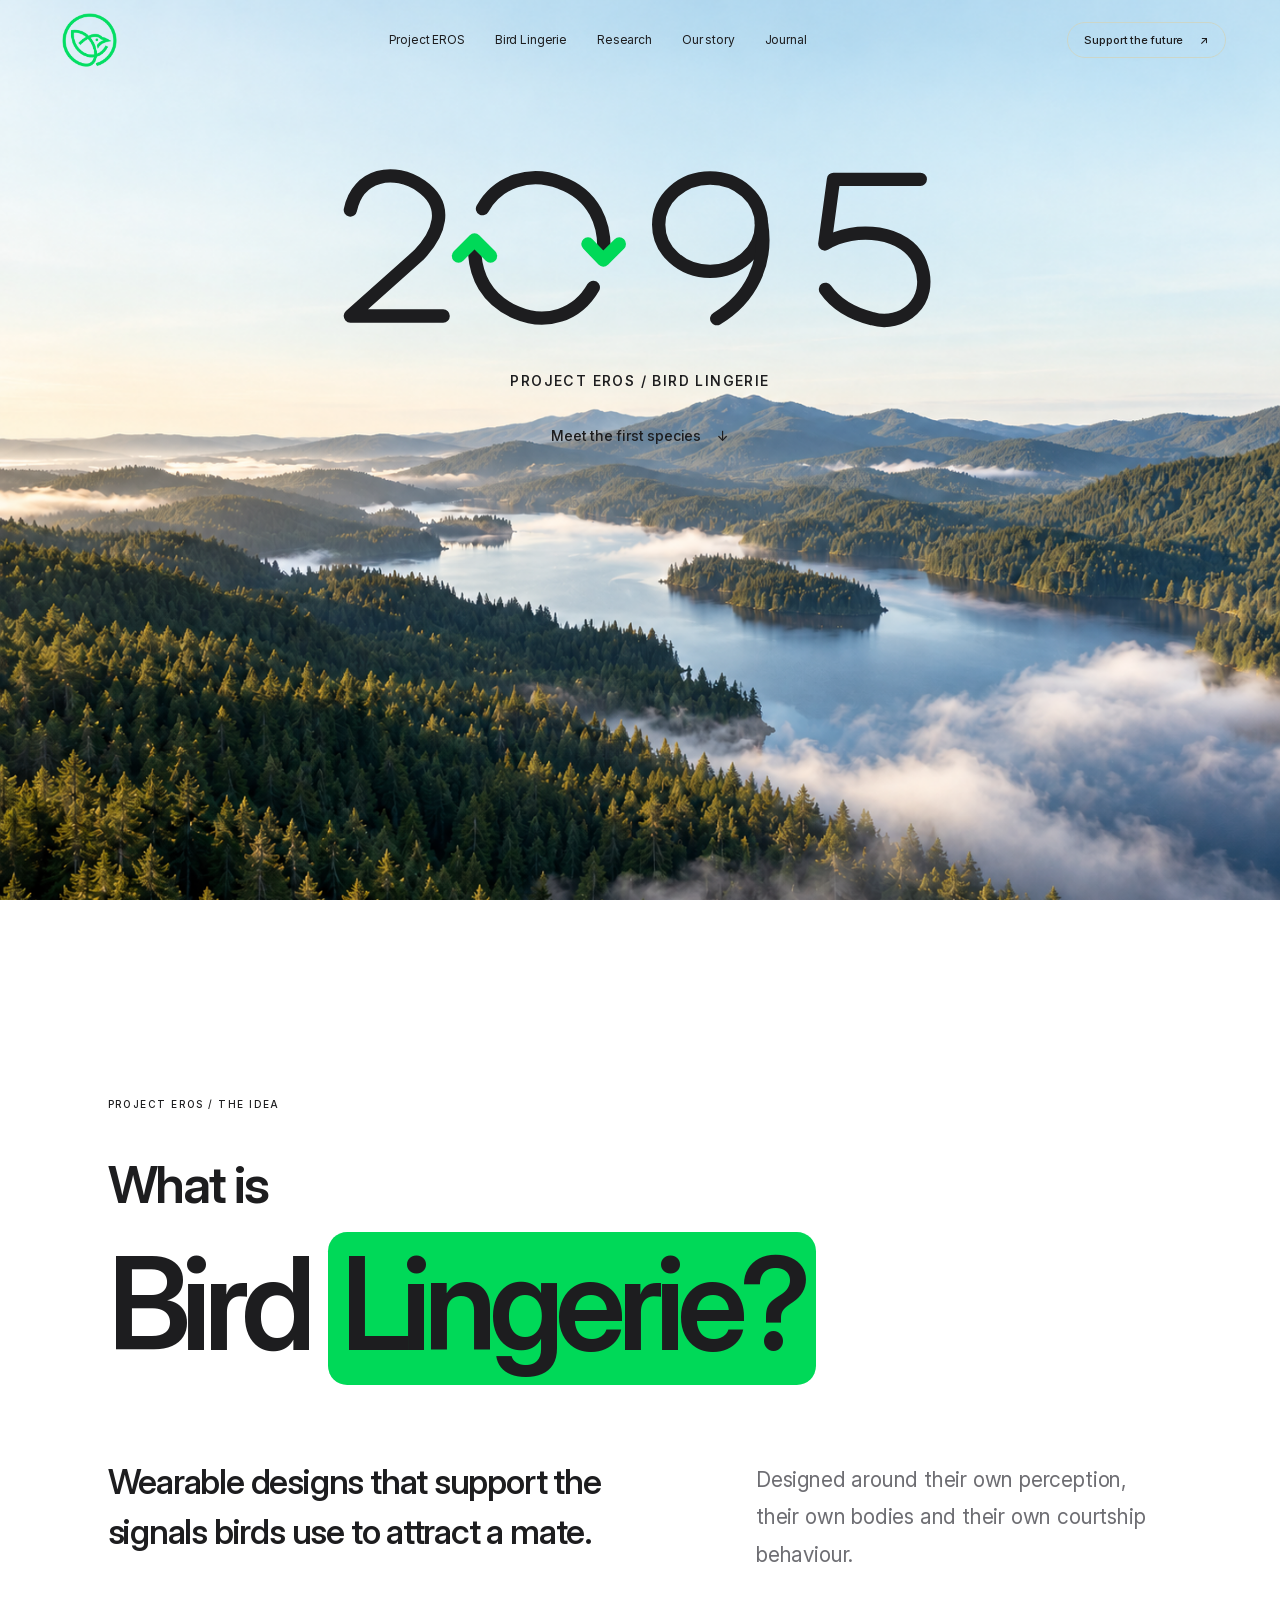
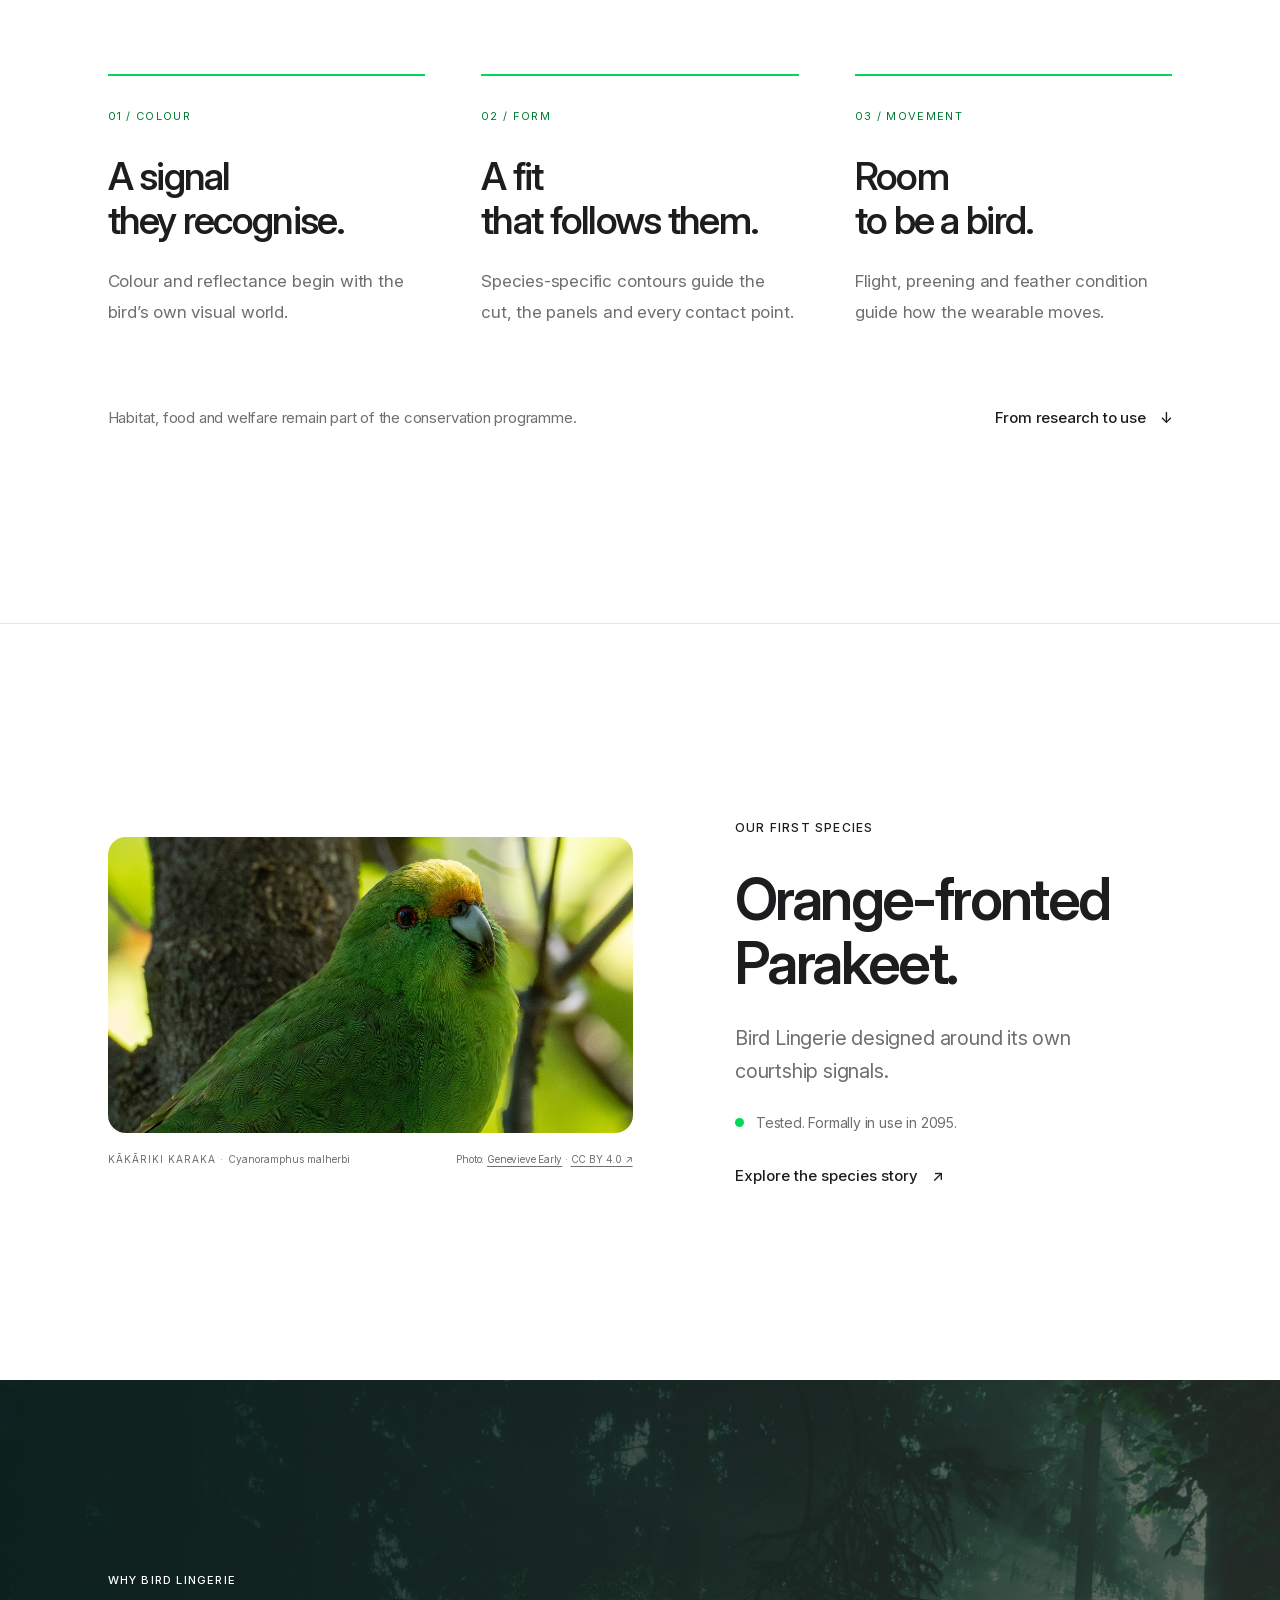
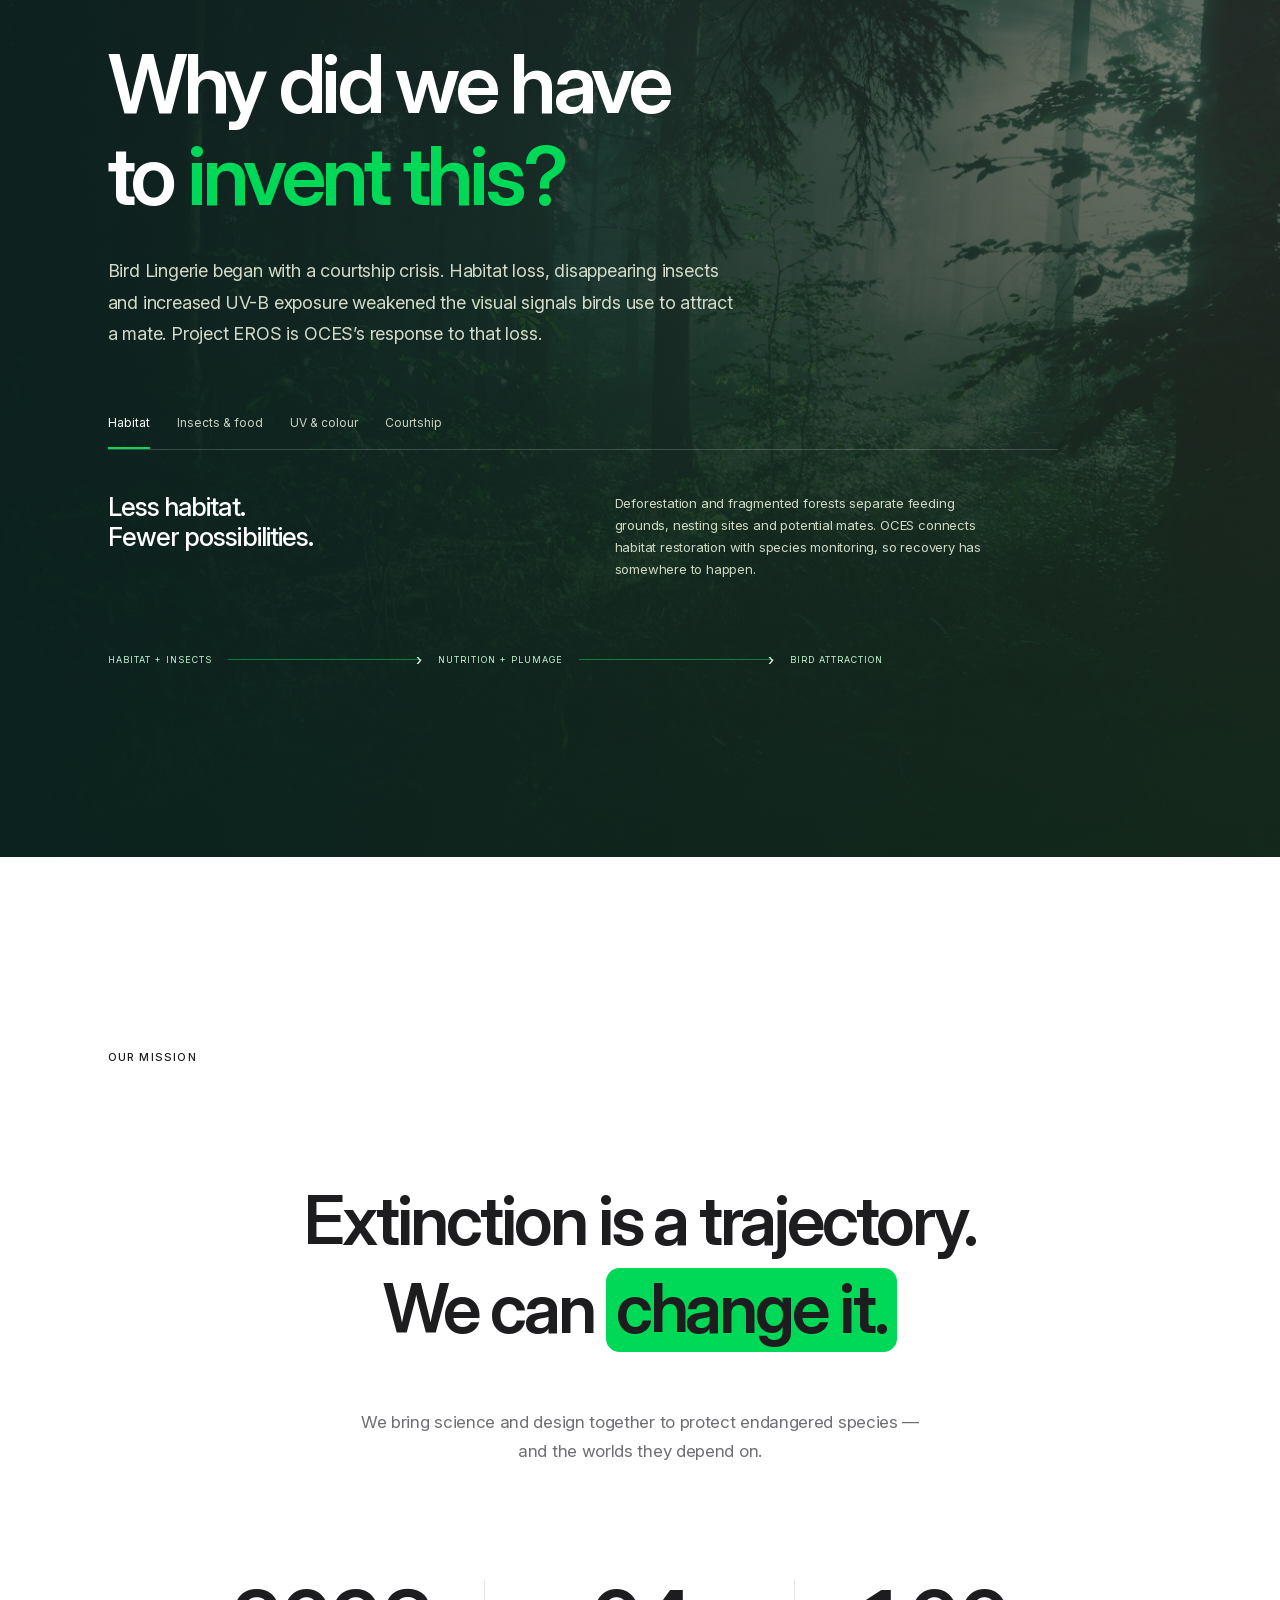
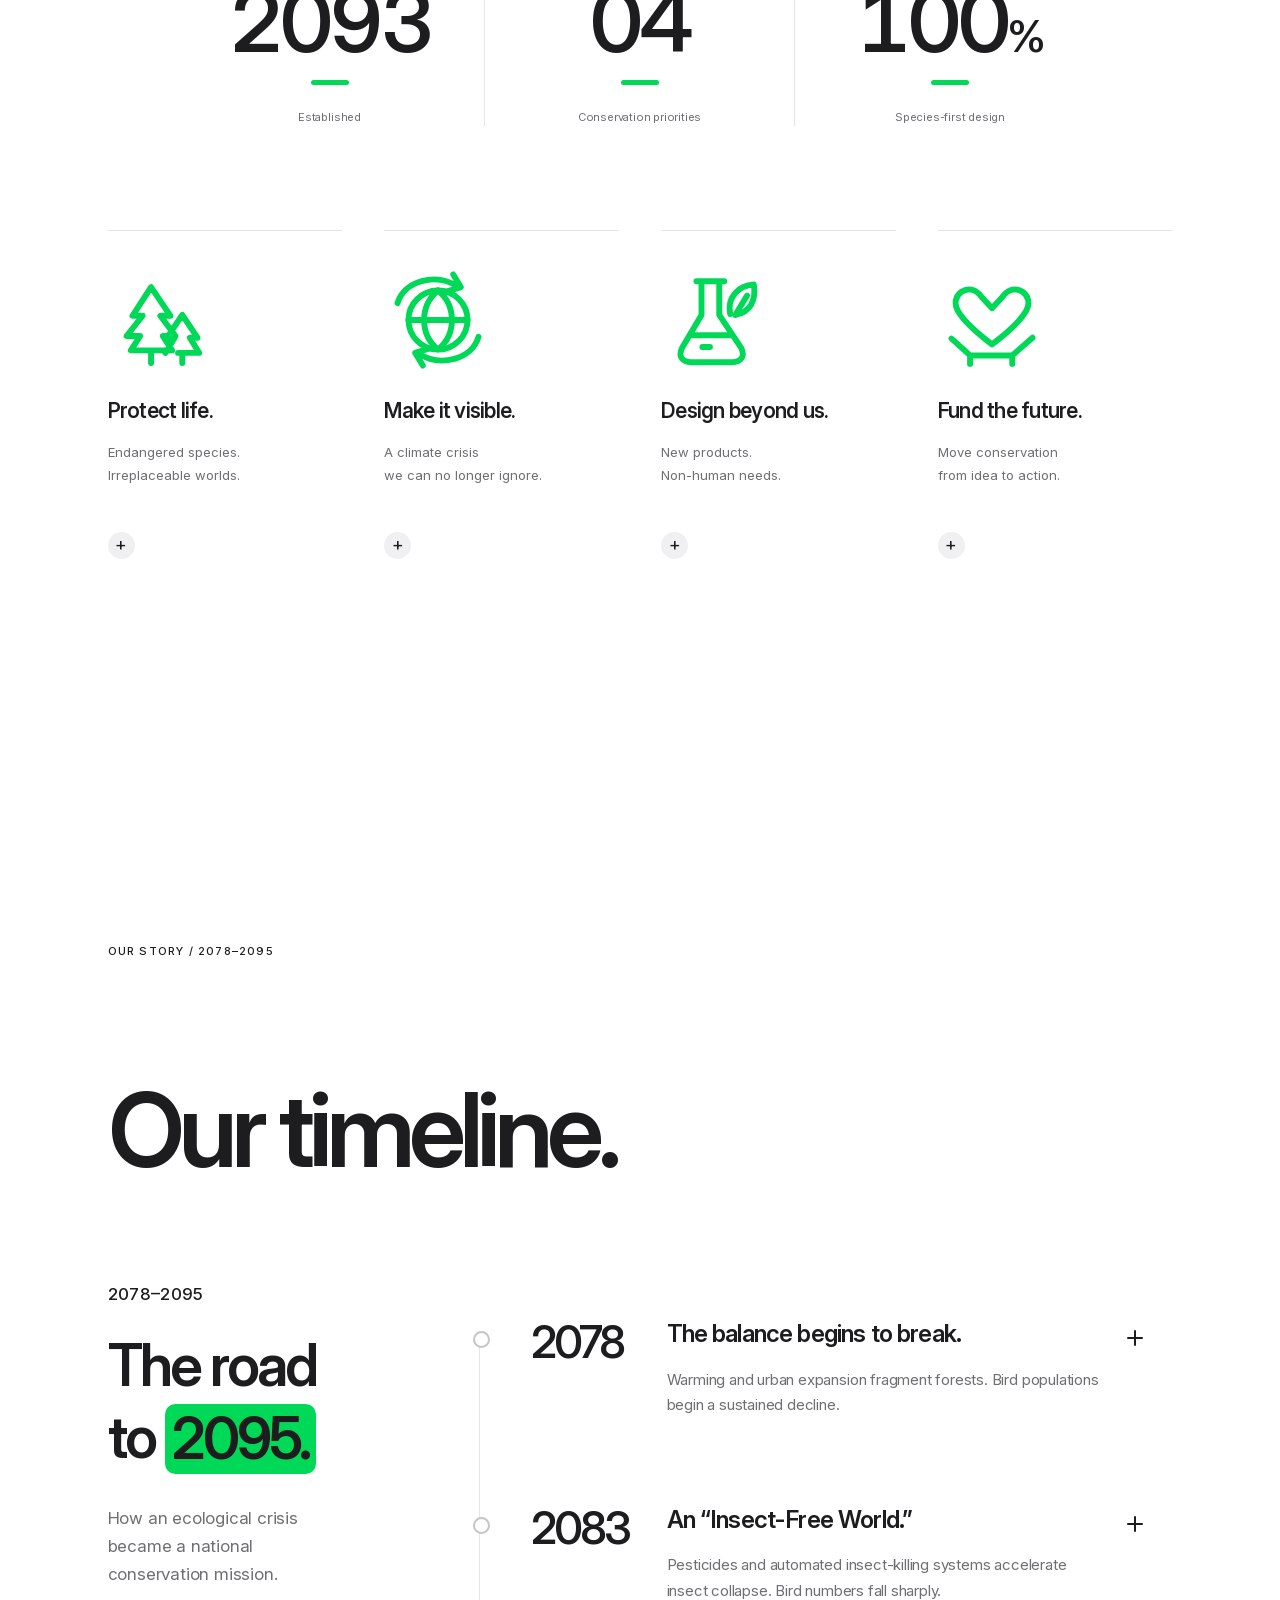
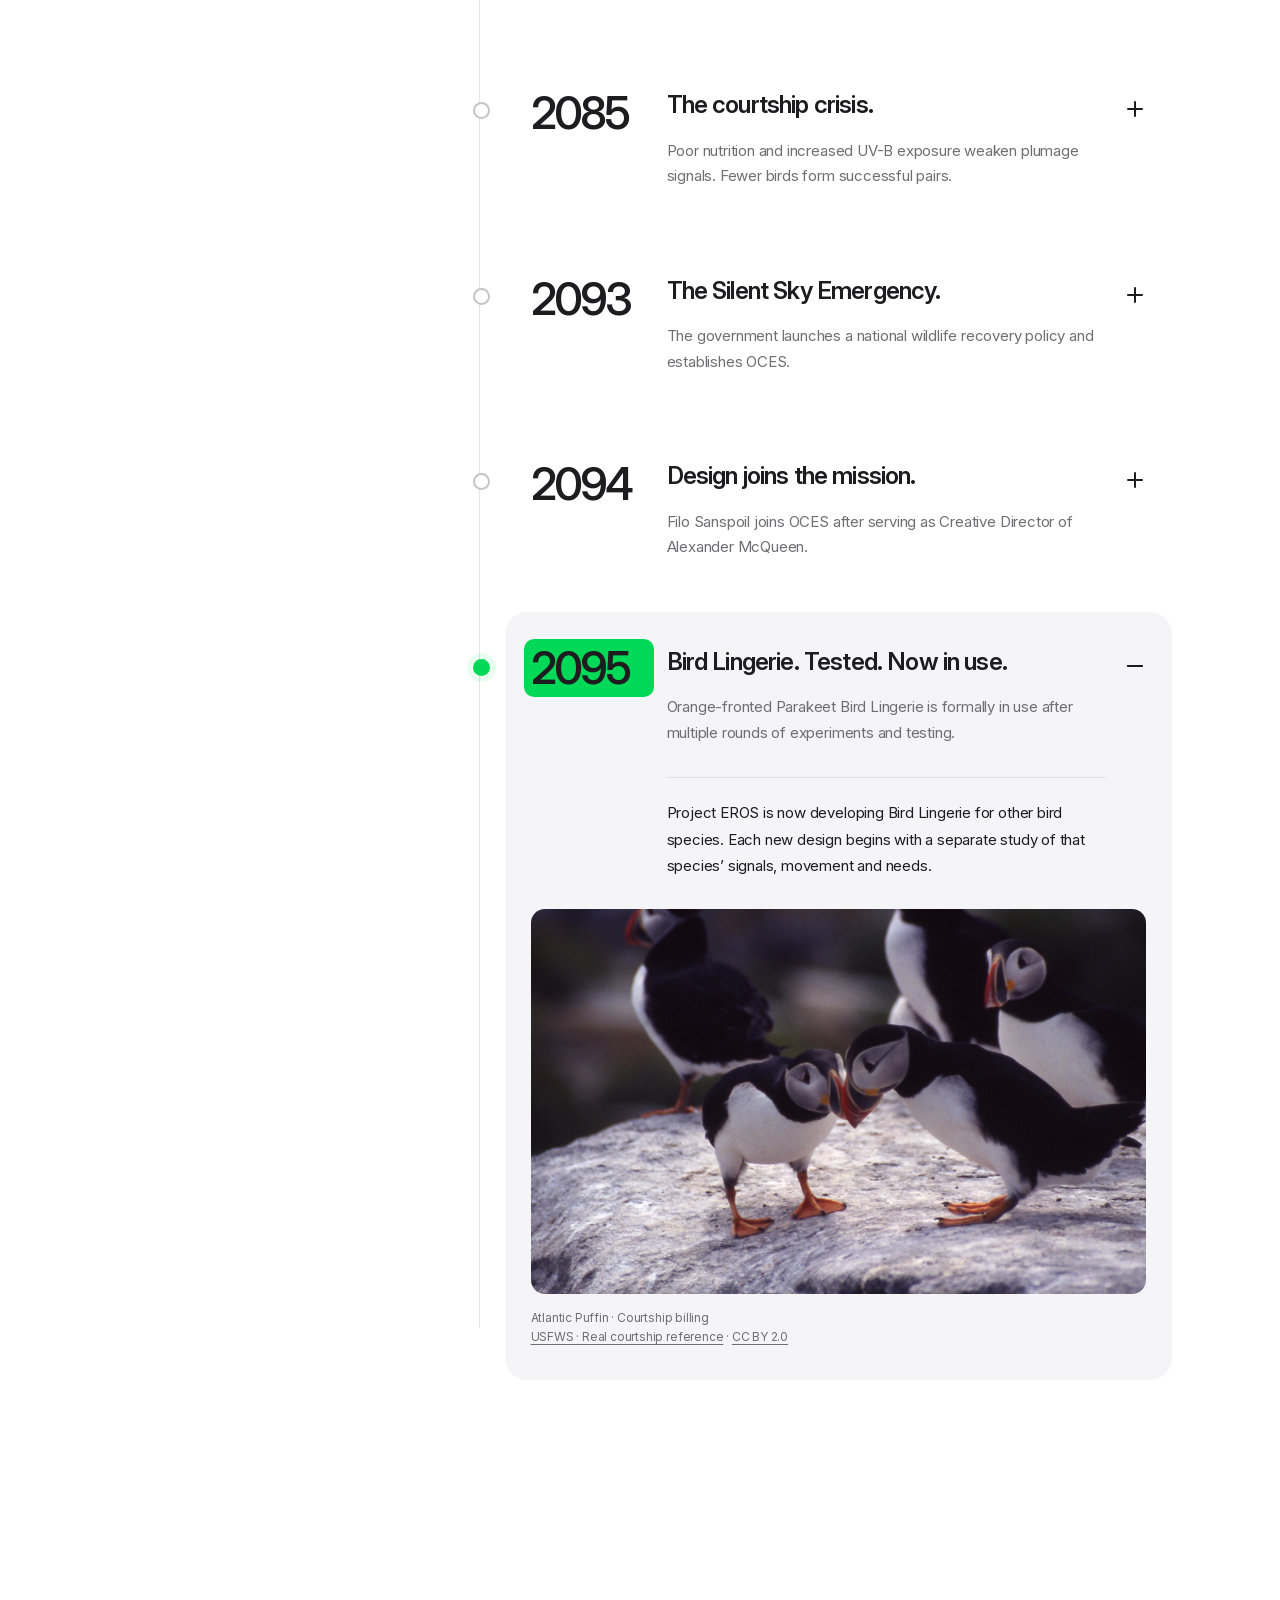
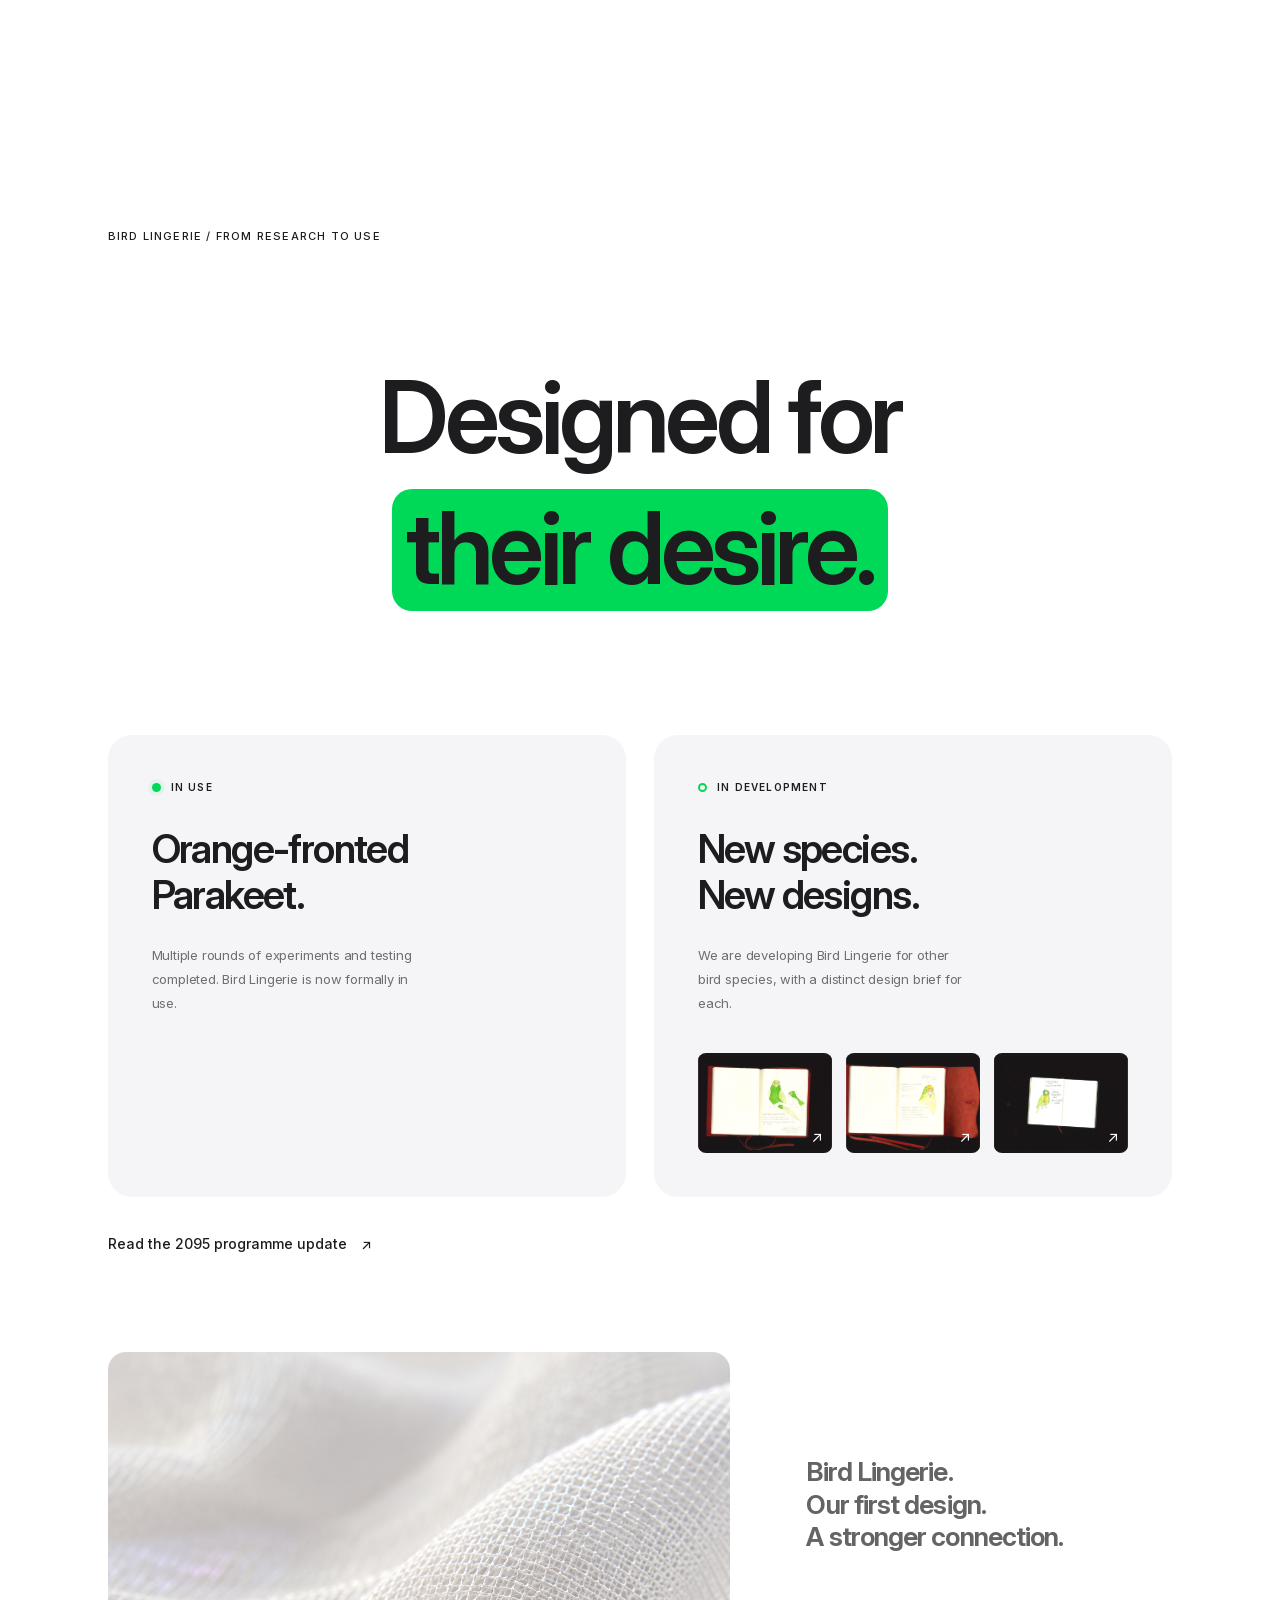
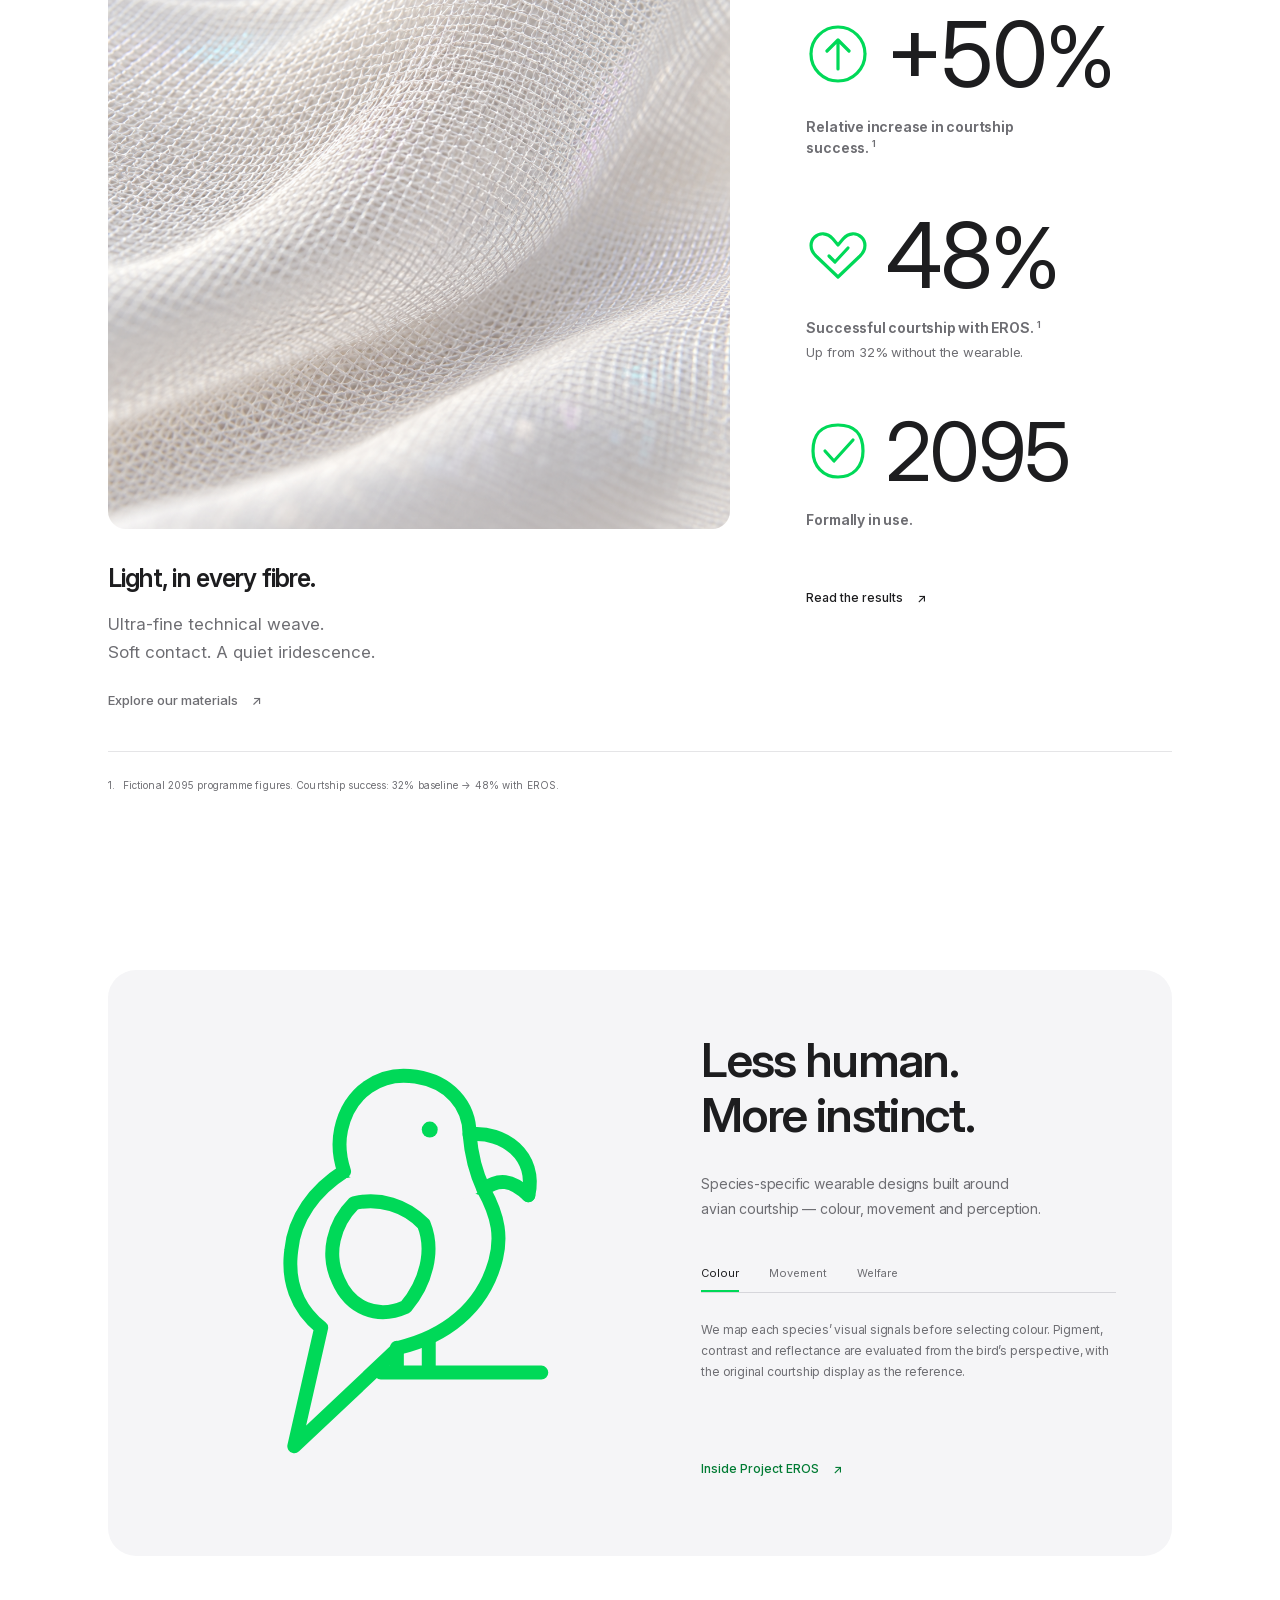
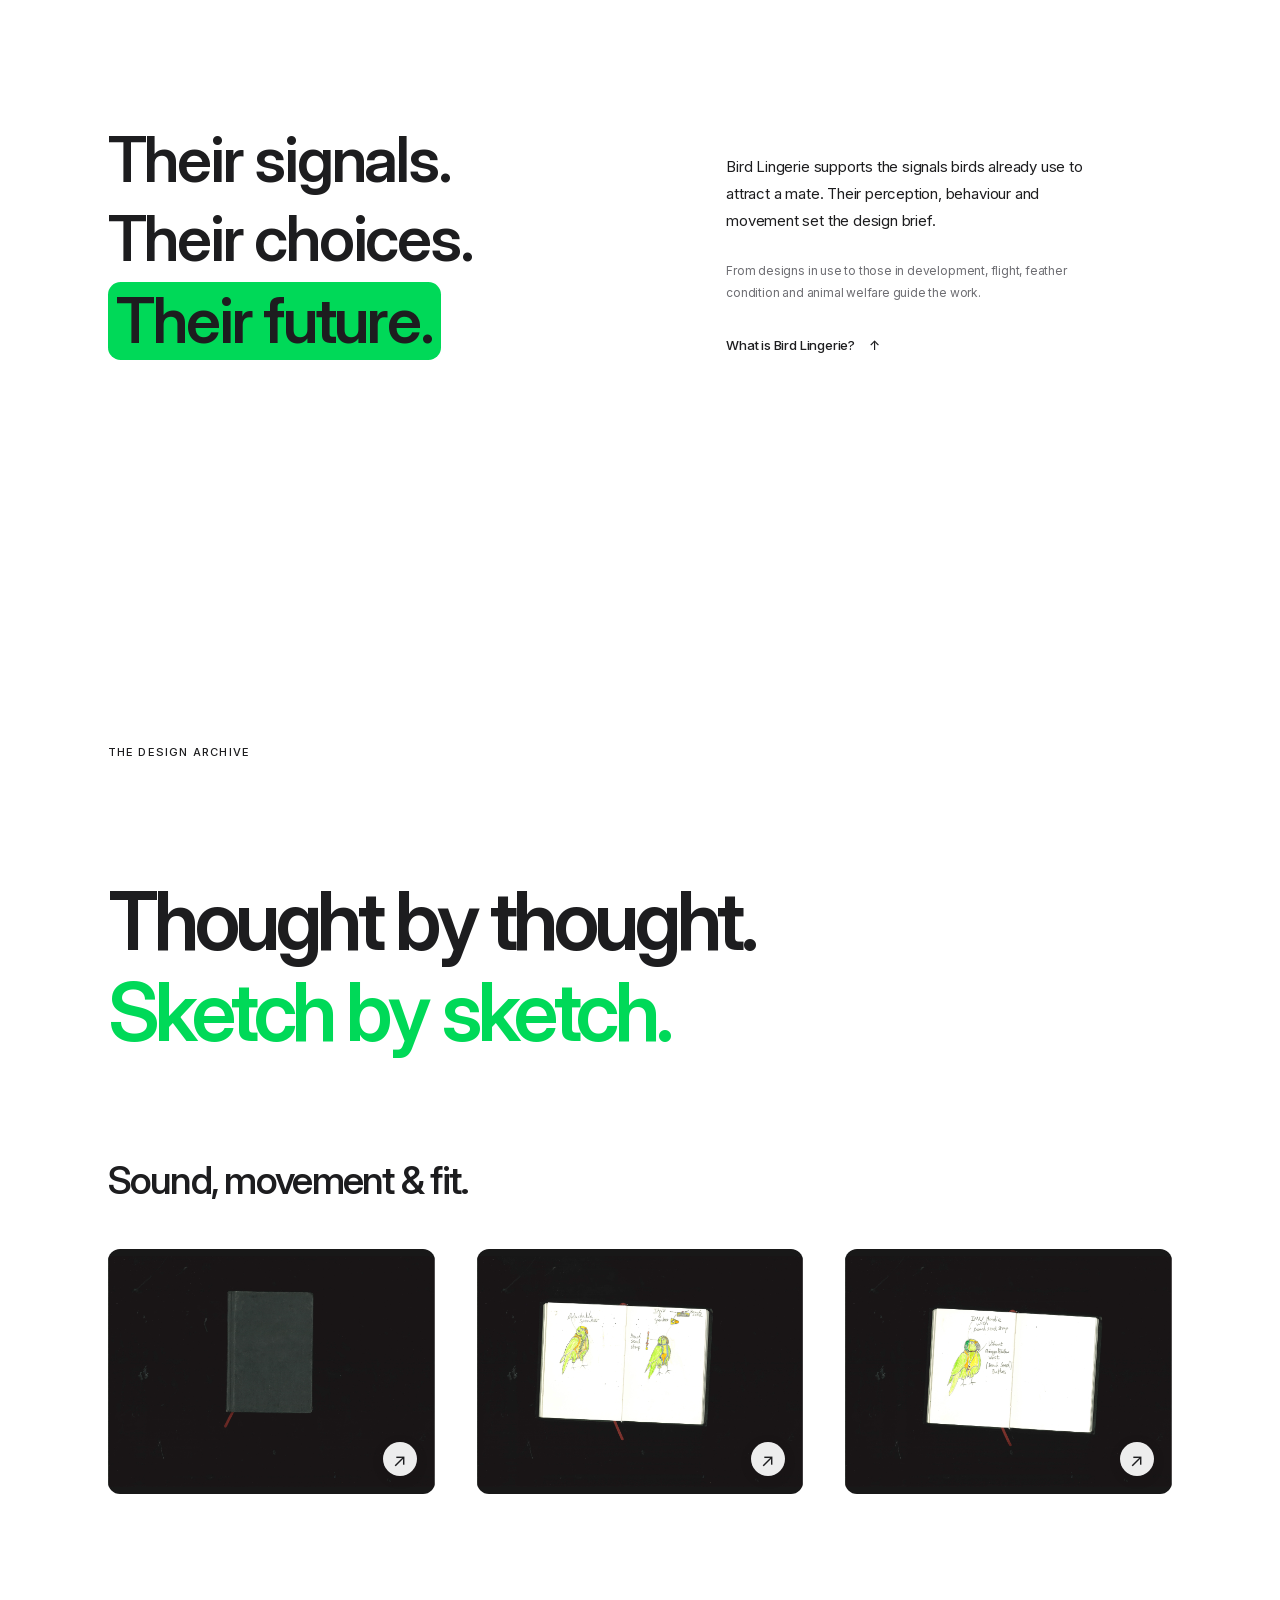
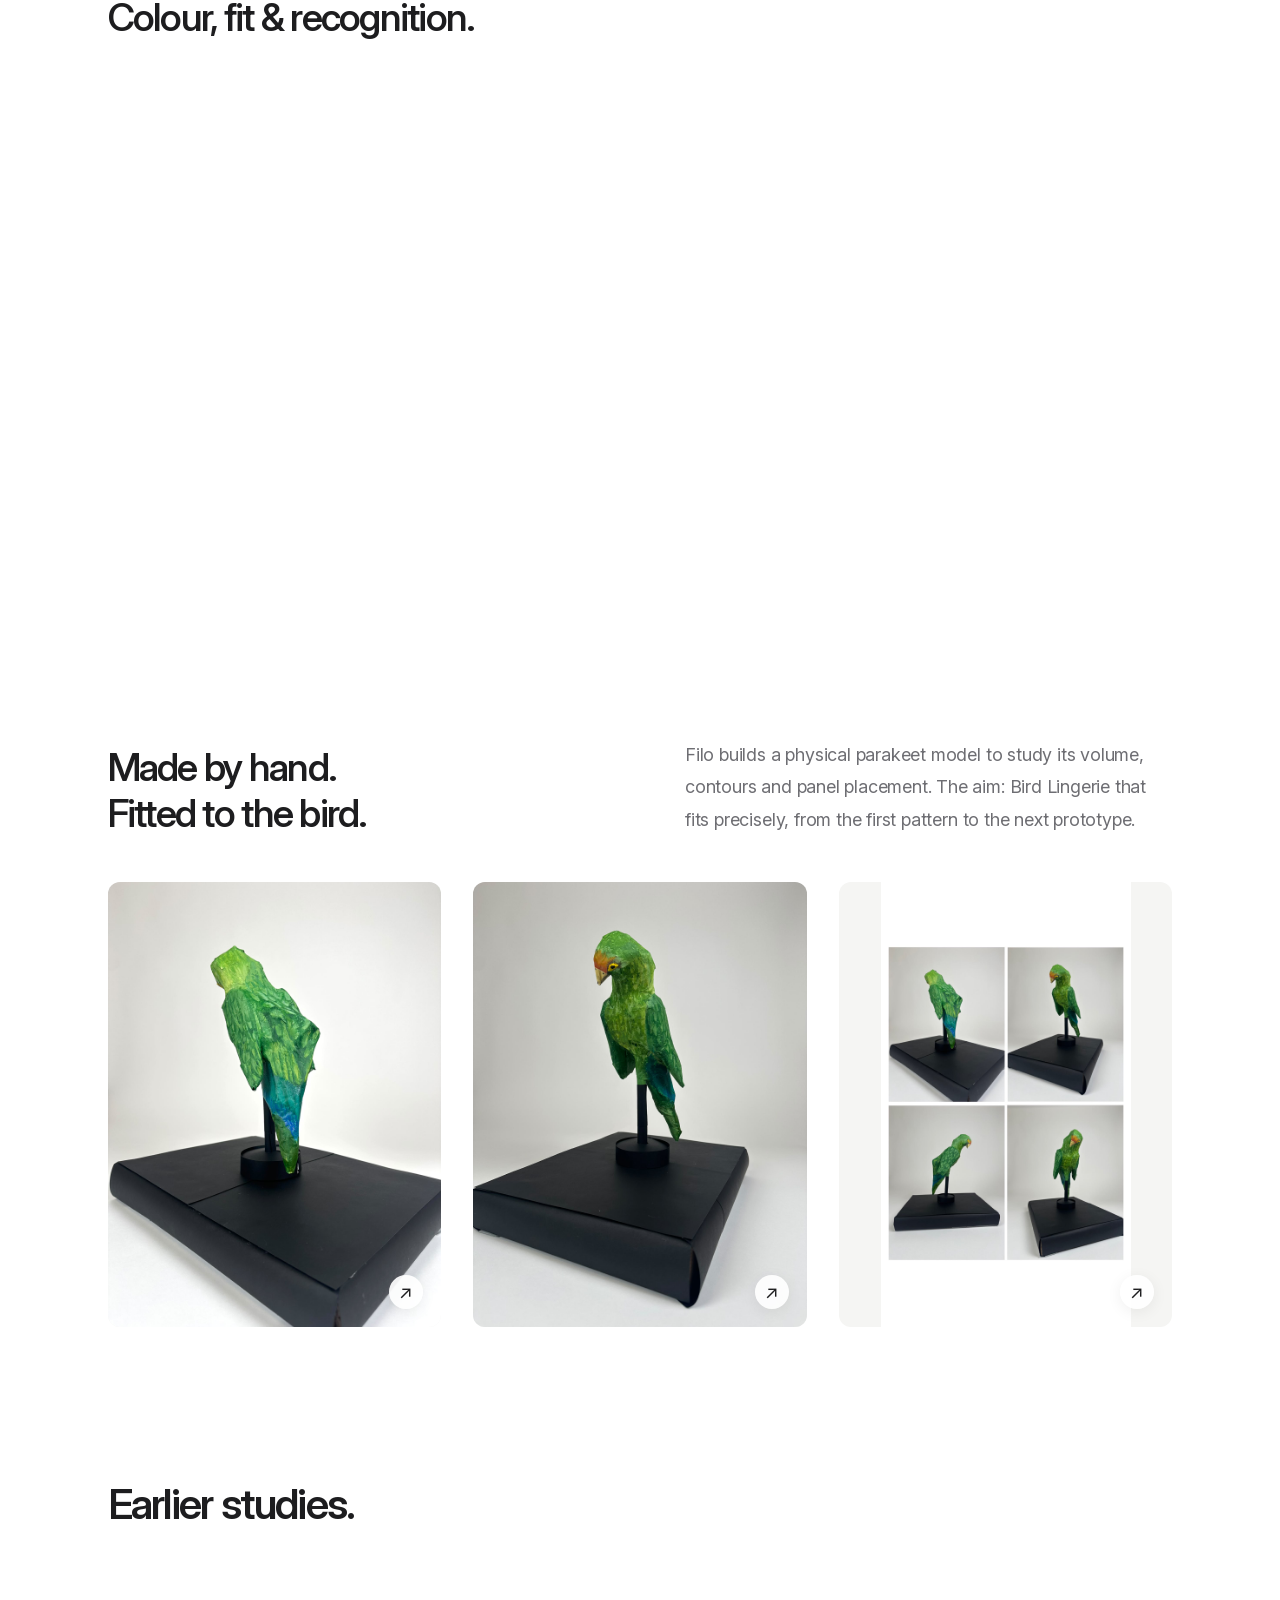
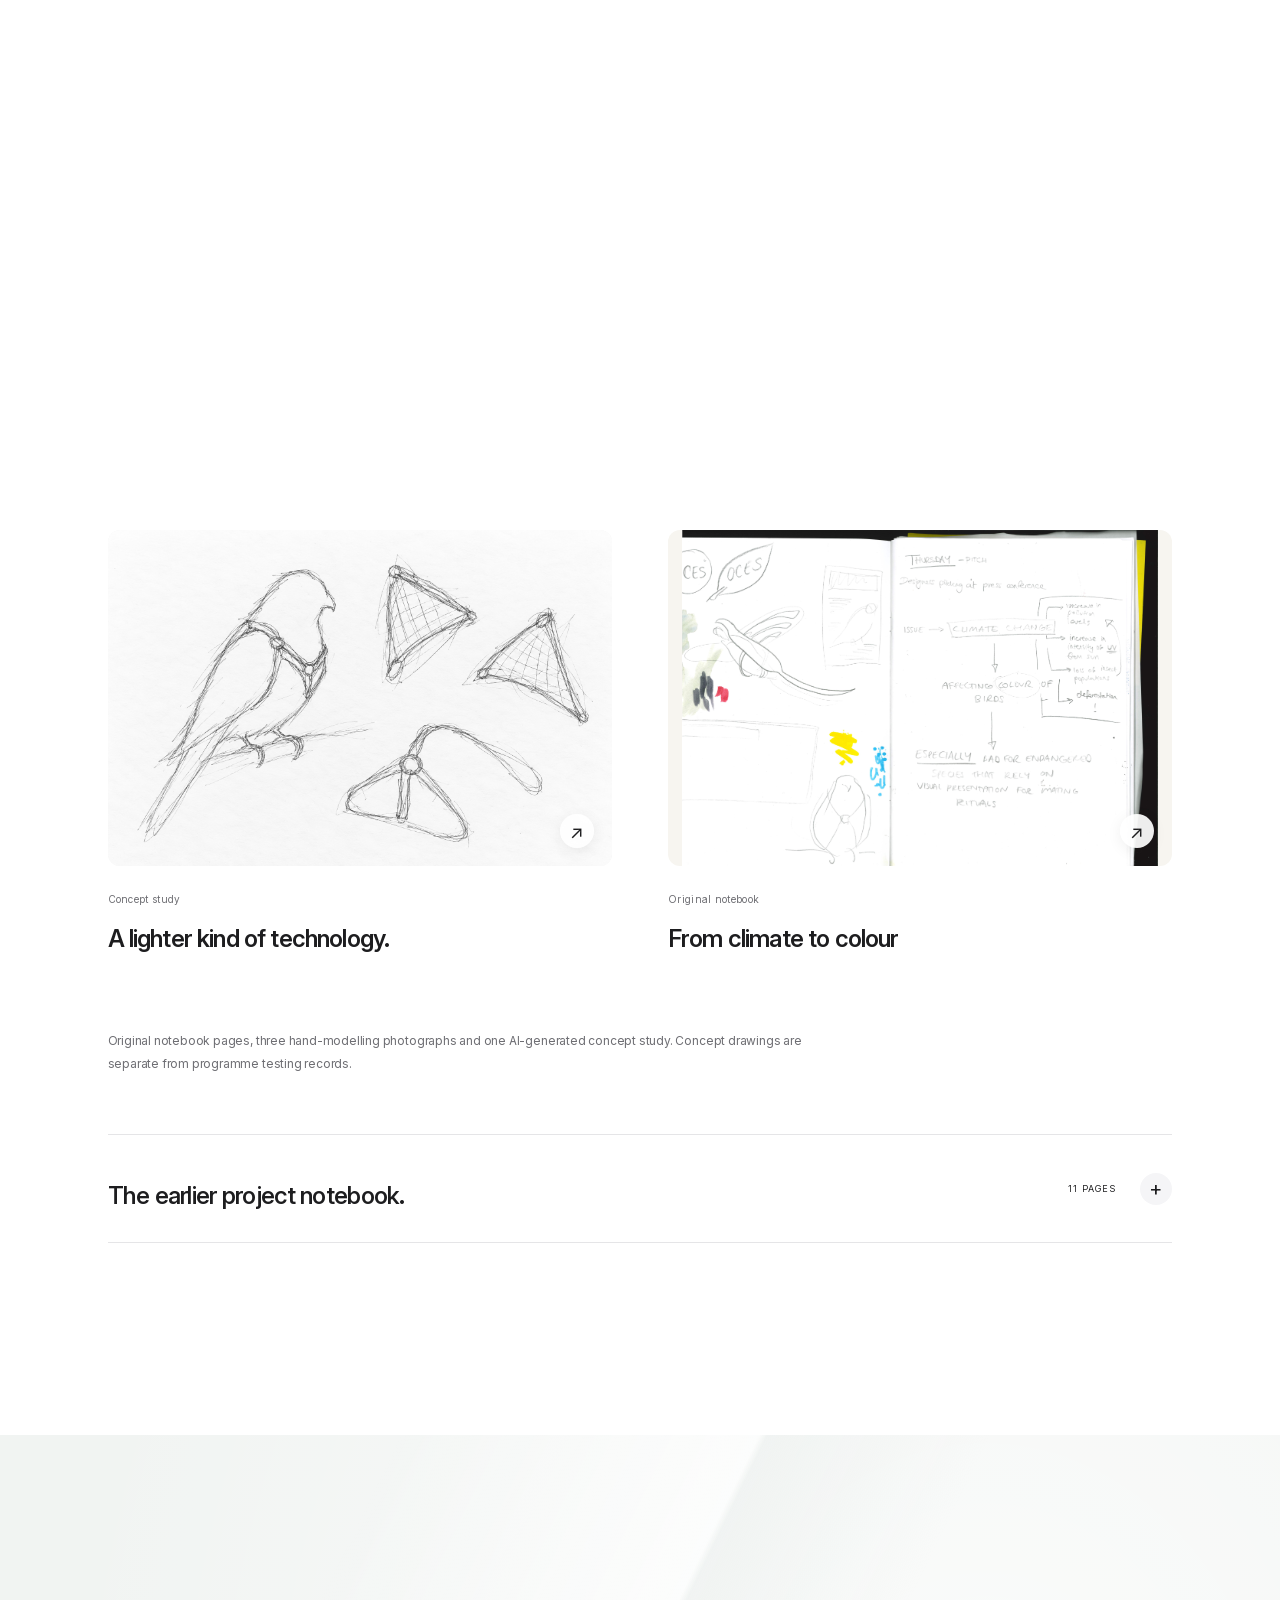
==== index.html @ 4faf26ef "Add complete OCES Bird Lingerie website with all local assets" ====
<!doctype html>
<html lang="en">
<head>
  <meta charset="UTF-8">
  <meta name="viewport" content="width=device-width, initial-scale=1">
  <meta name="theme-color" content="#00d958">
  <meta name="description" content="Discover Project EROS and Bird Lingerie for the Orange-fronted Parakeet. OCES connects conservation science and species-specific design in 2095.">
  <title>OCES — Project EROS / Bird Lingerie</title>
  <link rel="icon" href="assets/oces-circular-bird.png" type="image/png">
  <link rel="preload" href="assets/InterVariable.woff2" as="font" type="font/woff2" crossorigin>
  <link rel="stylesheet" href="styles.css">
  <script src="app.js" defer></script>
  <link rel="stylesheet" href="page-transitions.css"><script src="page-transitions.js" defer></script>
</head>
<body class="oces-home photo-opening-page">
  <a class="skip-link" href="#main">Skip to content</a>
  <header class="site-header">
    <a class="brand" href="#top" aria-label="OCES home"><img src="assets/oces-circular-bird.png" alt="OCES" width="74" height="74"></a>
    <nav class="desktop-nav" aria-label="Main navigation">
      <a href="#eros">Project EROS</a><a href="#bird-lingerie">Bird Lingerie</a><a href="#parakeet-research">Research</a><a href="#history">Our story</a><a href="#journal">Journal</a>
    </nav>
    <a class="nav-cta" href="#funding">Support the future <span aria-hidden="true">↗</span></a>
    <button class="menu-toggle" aria-label="Open navigation" aria-expanded="false" aria-controls="mobile-nav"><span></span><span></span></button>
    <nav id="mobile-nav" class="mobile-nav" aria-label="Mobile navigation" hidden><a href="#eros">Project EROS</a><a href="#bird-lingerie">Bird Lingerie</a><a href="#climate">Why Bird Lingerie?</a><a href="#history">Our story</a><a href="#parakeet-research">Species research</a><a href="#mission">Our mission</a><a href="#team">Meet the team</a><a href="#journal">Journal</a><a href="#funding">Support the future</a></nav>
    <div class="scroll-progress" aria-hidden="true"></div>
  </header>
  <main id="main">
    <section class="hero eros-opening" id="top" aria-labelledby="hero-title">
      <div class="opening-landscape" aria-hidden="true"><img src="assets/hero-reference-landscape.png" alt="" width="1448" height="1086" fetchpriority="high" decoding="async"></div>
      <div class="hero-copy eros-opening-inner" id="eros">
        <div class="hero-year"><img src="assets/oces-2095.svg" alt="2095" width="920" height="258"></div>
        <h1 id="hero-title" class="eyebrow">PROJECT EROS / BIRD LINGERIE</h1>
        <a class="text-link opening-next" href="#first-species">Meet the first species <span aria-hidden="true">↓</span></a>
      </div>
    </section>

    <section class="section bird-lingerie-intro" id="bird-lingerie" aria-labelledby="bird-lingerie-title">
      <div class="definition-heading reveal"><p class="eyebrow">PROJECT EROS / THE IDEA</p><h2 id="bird-lingerie-title"><span class="definition-question">What is</span><span class="definition-name">Bird <mark class="highlight">Lingerie?</mark></span></h2></div>
      <div class="definition-introduction reveal"><p class="definition-lead">Wearable designs that support the signals birds use to attract a mate.</p><p>Designed around their own perception, their own bodies and their own courtship behaviour.</p></div>
      <div class="definition-principles">
        <article class="reveal"><span class="definition-index">01 / COLOUR</span><h3>A signal<br>they recognise.</h3><p>Colour and reflectance begin with the bird’s own visual world.</p></article>
        <article class="reveal"><span class="definition-index">02 / FORM</span><h3>A fit<br>that follows them.</h3><p>Species-specific contours guide the cut, the panels and every contact point.</p></article>
        <article class="reveal"><span class="definition-index">03 / MOVEMENT</span><h3>Room<br>to be a bird.</h3><p>Flight, preening and feather condition guide how the wearable moves.</p></article>
      </div>
      <div class="definition-footer reveal"><p>Habitat, food and welfare remain part of the conservation programme.</p><a class="text-link" href="#eros-work">From research to use <span aria-hidden="true">↓</span></a></div>
    </section>

    <section class="section opening-species" id="first-species" aria-labelledby="first-species-title">
      <div class="opening-species-grid">
        <figure class="species-photo">
          <img src="assets/orange-fronted-parakeet.jpg" alt="A real Orange-fronted Parakeet with green feathers, a yellow crown and an orange forehead band, photographed in New Zealand." width="2048" height="1153" fetchpriority="high" decoding="async">
          <figcaption><span>KĀKĀRIKI KARAKA · <i>Cyanoramphus malherbi</i></span><span>Photo: <a href="https://commons.wikimedia.org/wiki/File:Cyanoramphus_malherbi_595565405.jpg" target="_blank" rel="noopener noreferrer">Genevieve Early</a> · <a href="https://creativecommons.org/licenses/by/4.0/" target="_blank" rel="noopener noreferrer">CC BY 4.0 ↗</a></span></figcaption>
        </figure>
        <div class="opening-species-copy">
          <p class="eyebrow">OUR FIRST SPECIES</p>
          <h2 id="first-species-title">Orange-fronted<br>Parakeet.</h2>
          <p class="opening-species-description">Bird Lingerie designed around its own courtship signals.</p>
          <p class="opening-programme-status"><span class="status-dot" aria-hidden="true"></span>Tested. Formally in use in 2095.</p>
          <button class="text-link opening-species-link" data-story="parakeet">Explore the species story <span aria-hidden="true">↗</span></button>
        </div>
      </div>
      
    </section>

    <section class="climate climate-origin" id="climate" aria-labelledby="climate-title">
      <img class="climate-bg" src="assets/forest-canopy.jpg" alt="A dense green forest with light breaking through the canopy" width="1600" height="1067" loading="lazy">
      <div class="climate-overlay"></div>
      <div class="climate-content section">
        <div class="section-top"><span class="eyebrow">WHY BIRD LINGERIE</span></div>
        <h2 class="reveal" id="climate-title">Why did we have<br>to <span>invent this?</span></h2>
        <p class="climate-intro reveal">Bird Lingerie began with a courtship crisis. Habitat loss, disappearing insects and increased UV-B exposure weakened the visual signals birds use to attract a mate. Project EROS is OCES’s response to that loss.</p>
        <div class="climate-interface reveal">
          <div class="tablist" role="tablist" aria-label="Why Bird Lingerie was developed">
            <button id="tab-habitat" role="tab" aria-selected="true" aria-controls="climate-panel" tabindex="0" data-climate="habitat">Habitat</button>
            <button id="tab-food" role="tab" aria-selected="false" aria-controls="climate-panel" tabindex="-1" data-climate="food">Insects &amp; food</button>
            <button id="tab-colour" role="tab" aria-selected="false" aria-controls="climate-panel" tabindex="-1" data-climate="colour">UV &amp; colour</button>
            <button id="tab-connection" role="tab" aria-selected="false" aria-controls="climate-panel" tabindex="-1" data-climate="connection">Courtship</button>
          </div>
          <div id="climate-panel" role="tabpanel" aria-labelledby="tab-habitat" class="climate-panel" tabindex="0"><h3>Less habitat.<br>Fewer possibilities.</h3><p>Deforestation and fragmented forests separate feeding grounds, nesting sites and potential mates. OCES connects habitat restoration with species monitoring, so recovery has somewhere to happen.</p></div>
          <div class="signal-flow" aria-label="From habitat and insect loss to nutrition, plumage and bird attraction"><span>HABITAT + INSECTS</span><i></i><span>NUTRITION + PLUMAGE</span><i></i><span>BIRD ATTRACTION</span></div>
        </div>
      </div>
    </section>

    <section class="section mission" id="mission" aria-labelledby="mission-title">
      <div class="section-top"><span class="eyebrow">OUR MISSION</span></div>
      <h2 class="statement reveal highlight-title" id="mission-title"><span class="title-line">Extinction is a trajectory.</span><span class="title-line">We can <mark class="highlight">change it.</mark></span></h2>
      <p class="section-intro reveal">We bring science and design together to protect endangered species — and the worlds they depend on.</p>
      <div class="metrics reveal">
        <div><strong>2093</strong><span>Established</span></div>
        <div><strong>04</strong><span>Conservation priorities</span></div>
        <div><strong>100<span class="percent">%</span></strong><span>Species-first design</span></div>
      </div>
      <div class="mission-grid">
        <button class="mission-item reveal" data-story="protect"><svg class="mission-illustration" viewBox="0 0 128 128" fill="none" aria-hidden="true"><g stroke="currentColor" stroke-width="7" stroke-linecap="round" stroke-linejoin="round"><path d="M27 100H76L65 83H80L62 59H74L51 25L29 59H41L22 83H38L27 100ZM51 100V115M83 103H108L97 85H106L88 58L70 85H79L68 103M88 104V115"/></g></svg><h3>Protect life.</h3><p>Endangered species.<br>Irreplaceable worlds.</p><span class="round-plus" aria-hidden="true">+</span></button>
        <button class="mission-item reveal" data-story="awareness"><svg class="mission-illustration" viewBox="0 0 128 128" fill="none" aria-hidden="true"><g stroke="currentColor" stroke-width="7" stroke-linecap="round" stroke-linejoin="round"><circle cx="64" cy="64" r="35"/><path d="M29 64H99M64 29C42 47 42 81 64 99C86 81 86 47 64 29M16 44C24 17 61 8 87 24M82 10L91 25L75 30M112 84C104 111 67 120 41 104M46 118L37 103L53 98"/></g></svg><h3>Make it visible.</h3><p>A climate crisis<br>we can no longer ignore.</p><span class="round-plus" aria-hidden="true">+</span></button>
        <button class="mission-item reveal" data-story="design"><svg class="mission-illustration" viewBox="0 0 128 128" fill="none" aria-hidden="true"><g stroke="currentColor" stroke-width="7" stroke-linecap="round" stroke-linejoin="round"><path d="M42 18H75M48 18V58L25 97C20 107 25 114 36 114H84C95 114 100 107 95 97L69 58V18M36 82H84M49 96H58"/><path d="M82 57C78 38 91 23 110 22C113 40 106 55 88 58M88 58L102 35"/></g></svg><h3>Design beyond us.</h3><p>New products.<br>Non-human needs.</p><span class="round-plus" aria-hidden="true">+</span></button>
        <button class="mission-item reveal" data-story="fund"><svg class="mission-illustration" viewBox="0 0 128 128" fill="none" aria-hidden="true"><g stroke="currentColor" stroke-width="7" stroke-linecap="round" stroke-linejoin="round"><path d="M52 37C37 16 12 35 24 54C31 66 43 77 64 93C85 77 97 66 104 54C116 35 91 16 76 37L64 50L52 37Z"/><path d="M16 86L38 106H88L112 85M38 106V116M88 106V116"/></g></svg><h3>Fund the future.</h3><p>Move conservation<br>from idea to action.</p><span class="round-plus" aria-hidden="true">+</span></button>
      </div>
    </section>

    <section class="section history" id="history" aria-labelledby="history-title">
      <div class="section-top"><span class="eyebrow">OUR STORY / 2078–2095</span></div>
      

      <h2 class="timeline-section-title reveal" id="history-title">Our timeline.</h2>
      <section class="history-timeline" id="oces-timeline" aria-labelledby="timeline-title">
        <div class="timeline-heading">
          <p class="timeline-range">2078–2095</p>
          <h3 id="timeline-title">The road<br>to <mark class="highlight">2095.</mark></h3>
          <p>How an ecological crisis became a national conservation mission.</p>
        </div>
        <ol class="timeline-events">
          <li>
            <details class="timeline-milestone">
              <summary><span class="timeline-year">2078</span><span class="timeline-copy"><span class="timeline-title">The balance begins to break.</span><span class="timeline-excerpt">Warming and urban expansion fragment forests. Bird populations begin a sustained decline.</span></span><span class="timeline-toggle" aria-hidden="true"></span></summary>
              <div class="timeline-detail"><p>Continuous habitats become isolated patches. Birds lose reliable feeding grounds, safe nesting sites and opportunities to encounter suitable mates.</p><figure class="timeline-visual timeline-visual--habitat"><div class="timeline-image"><img src="assets/timeline-2078-habitat.jpg" alt="An aerial view of a clearcut area surrounded by evergreen forest, illustrating habitat fragmentation." width="1600" height="1600" loading="lazy" decoding="async"></div></figure></div>
            </details>
          </li>
          <li>
            <details class="timeline-milestone">
              <summary><span class="timeline-year">2083</span><span class="timeline-copy"><span class="timeline-title">An “Insect-Free World.”</span><span class="timeline-excerpt">Pesticides and automated insect-killing systems accelerate insect collapse. Bird numbers fall sharply.</span></span><span class="timeline-toggle" aria-hidden="true"></span></summary>
              <div class="timeline-detail"><p>Marketed as a cleaner, premium way to live, insect-free environments remove a vital food source. Declining pollination and disrupted food chains leave birds with less food and poorer nutrition.</p><figure class="timeline-visual timeline-visual--pollinator"><div class="timeline-image"><img src="assets/timeline-2083-pollinator.jpg" alt="A close-up of a bee on a yellow flower, illustrating the pollinators threatened by the insect crisis." width="1600" height="1883" loading="lazy" decoding="async"></div></figure></div>
            </details>
          </li>
          <li>
            <details class="timeline-milestone">
              <summary><span class="timeline-year">2085</span><span class="timeline-copy"><span class="timeline-title">The courtship crisis.</span><span class="timeline-excerpt">Poor nutrition and increased UV-B exposure weaken plumage signals. Fewer birds form successful pairs.</span></span><span class="timeline-toggle" aria-hidden="true"></span></summary>
              <div class="timeline-detail"><p>Pollution and a reversal in ozone-layer recovery increase UV-B exposure. Birds may remain fertile while colour, iridescence and ultraviolet reflection lose their strength. Breeding declines, dawn choruses fade, resistant pests rebound and food prices rise: the Avian Food Inflation.</p><figure class="timeline-visual timeline-visual--plumage"><div class="timeline-image"><img src="assets/timeline-2085-plumage.jpg" alt="A close-up of green and iridescent hummingbird plumage, illustrating the visual signals studied in the courtship crisis." width="1600" height="2400" loading="lazy" decoding="async"></div><figcaption>Hummingbird plumage · Visual signal reference</figcaption></figure></div>
            </details>
          </li>
          <li>
            <details class="timeline-milestone">
              <summary><span class="timeline-year">2093</span><span class="timeline-copy"><span class="timeline-title">The Silent Sky Emergency.</span><span class="timeline-excerpt">The government launches a national wildlife recovery policy and establishes OCES.</span></span><span class="timeline-toggle" aria-hidden="true"></span></summary>
              <div class="timeline-detail"><p>Bibi and the conservation science team found OCES. The Orange-fronted Parakeet crisis drives its first programme, connecting habitat recovery, species monitoring and experimental courtship design.</p><figure class="timeline-visual timeline-visual--parakeet"><div class="timeline-image"><img src="assets/timeline-2093-parakeet.jpg" alt="A new photograph of an Orange-fronted Parakeet perched among branches in New Zealand." width="2012" height="1261" loading="lazy" decoding="async"></div><figcaption>Photo: <a href="https://commons.wikimedia.org/wiki/File:Cyanoramphus_malherbi_464242365.jpg" target="_blank" rel="noopener noreferrer">William Harland</a> · <a href="https://creativecommons.org/licenses/by/4.0/" target="_blank" rel="noopener noreferrer">CC BY 4.0</a></figcaption></figure></div>
            </details>
          </li>
          <li>
            <details class="timeline-milestone">
              <summary><span class="timeline-year">2094</span><span class="timeline-copy"><span class="timeline-title">Design joins the mission.</span><span class="timeline-excerpt">Filo Sanspoil joins OCES after serving as Creative Director of Alexander McQueen.</span></span><span class="timeline-toggle" aria-hidden="true"></span></summary>
              <div class="timeline-detail"><p>Project EROS brings conservation science and design together. Prototypes begin with the bird’s feather structure, wing movement and courtship signals, so the design supports its natural behaviour.</p><figure class="timeline-visual timeline-visual--flight"><div class="timeline-image"><img src="assets/timeline-2094-flight.jpg" alt="A green rose-ringed parakeet in flight with its wings extended, used as a reference for feather structure and freedom of movement." width="1600" height="1067" loading="lazy" decoding="async"></div><figcaption>Flight study · Rose-ringed Parakeet</figcaption></figure></div>
            </details>
          </li>
          <li>
            <details class="timeline-milestone" open>
              <summary><span class="timeline-year">2095</span><span class="timeline-copy"><span class="timeline-title">Bird Lingerie. Tested. Now in use.</span><span class="timeline-excerpt">Orange-fronted Parakeet Bird Lingerie is formally in use after multiple rounds of experiments and testing.</span></span><span class="timeline-toggle" aria-hidden="true"></span></summary>
              <div class="timeline-detail"><p>Project EROS is now developing Bird Lingerie for other bird species. Each new design begins with a separate study of that species’ signals, movement and needs.</p><figure class="timeline-visual timeline-visual--puffins"><div class="timeline-image"><img src="assets/timeline-courtship-billing.jpg" alt="Two Atlantic puffins touching bills in a courtship display, photographed at Maine Coastal Islands National Wildlife Refuge." width="1798" height="1128" loading="lazy" decoding="async"></div><figcaption>Atlantic Puffin · Courtship billing<br><a href="https://commons.wikimedia.org/wiki/File:Atlantic_puffins_courtship_billing_(4188074660).jpg" target="_blank" rel="noopener noreferrer">USFWS · Real courtship reference</a> · <a href="https://creativecommons.org/licenses/by/2.0/" target="_blank" rel="noopener noreferrer">CC BY 2.0</a></figcaption></figure></div>
            </details>
          </li>
        </ol>
      </section>
    </section>



    <section class="eros-section" id="eros-work" aria-labelledby="eros-title">
      <div class="section">
        <div class="section-top"><span class="eyebrow">BIRD LINGERIE / FROM RESEARCH TO USE</span></div>
        <div class="eros-intro reveal"><h2 id="eros-title" class="highlight-title"><span class="title-line">Designed for</span><span class="title-line"><mark class="highlight">their desire.</mark></span></h2></div>
        <div class="eros-progress reveal" aria-label="Project EROS programme status in 2095">
          <div class="programme-status"><span class="status-label"><span class="status-dot" aria-hidden="true"></span>IN USE</span><h3>Orange-fronted<br>Parakeet.</h3><p>Multiple rounds of experiments and testing completed. Bird Lingerie is now formally in use.</p></div>
          <div class="programme-status"><span class="status-label"><span class="status-ring" aria-hidden="true"></span>IN DEVELOPMENT</span><h3>New species.<br>New designs.</h3><p>We are developing Bird Lingerie for other bird species, with a distinct design brief for each.</p><div class="development-sketches" aria-label="Designer’s new species studies"><button data-archive="designer-notebook-03" aria-label="Enlarge Fit and movement study"><img src="assets/designer-notebook-03.jpg" alt="Original parakeet wearable fit study" loading="lazy"><span aria-hidden="true">↗</span></button><button data-archive="designer-notebook-04" aria-label="Enlarge Headpiece construction study"><img src="assets/designer-notebook-04.jpg" alt="Original parakeet headpiece construction sketch" loading="lazy"><span aria-hidden="true">↗</span></button><button data-archive="phase-two-notebook-03" aria-label="Enlarge Hoodie and vest study"><img src="assets/phase-two-notebook-03.jpg" alt="Original hoodie and vest design study" loading="lazy"><span aria-hidden="true">↗</span></button></div></div>
          <button class="text-link progress-link" data-story="journal-prototype">Read the 2095 programme update <span aria-hidden="true">↗</span></button>
        </div>
        <section class="product-feature reveal" id="eros-product" aria-labelledby="product-title">
          <figure class="product-flatlay textile-feature">
            <img src="assets/eros-technical-fabric.png" alt="Extreme close-up concept image of pale ultra-fine technical fabric, with a subtle iridescent reflection in soft natural light." width="1086" height="1448" loading="lazy">
            <figcaption>
              <h4>Light, in every fibre.</h4>
              <p>Ultra-fine technical weave.<br>Soft contact. A quiet iridescence.</p>
              <button class="text-link" data-story="eros-materials">Explore our materials <span aria-hidden="true">↗</span></button>
            </figcaption>
          </figure>
          <div class="product-results">
            <h3 id="product-title">Bird Lingerie.<br>Our first design.<br>A stronger connection.</h3>
            <ul class="product-metrics" aria-label="Project EROS figures for the fictional 2095 programme">
              <li>
                <div class="product-metric-reading"><svg class="product-metric-icon" viewBox="0 0 64 64" fill="none" stroke="currentColor" stroke-width="3.2" stroke-linecap="round" stroke-linejoin="round" aria-hidden="true" focusable="false"><circle cx="32" cy="32" r="27"/><path d="M32 47V18m-11 11 11-11 11 11"/></svg><strong class="product-metric-value">+50<span>%</span></strong></div>
                <p><strong>Relative increase in courtship success.<sup>1</sup></strong></p>
              </li>
              <li>
                <div class="product-metric-reading"><svg class="product-metric-icon" viewBox="0 0 64 64" fill="none" stroke="currentColor" stroke-width="3.2" stroke-linecap="round" stroke-linejoin="round" aria-hidden="true" focusable="false"><path d="M32 54 10 33C-4 19 15 2 27 16l5 6 5-6C49 2 68 19 54 33Z"/><path d="m23 33 6 6 13-14"/></svg><strong class="product-metric-value">48<span>%</span></strong></div>
                <p><strong>Successful courtship with EROS.<sup>1</sup></strong><span>Up from 32% without the wearable.</span></p>
              </li>
              <li>
                <div class="product-metric-reading"><svg class="product-metric-icon" viewBox="0 0 64 64" fill="none" stroke="currentColor" stroke-width="3.2" stroke-linecap="round" stroke-linejoin="round" aria-hidden="true" focusable="false"><path d="M32 6c18 0 25 10 25 26S47 58 32 58 7 47 7 32 14 6 32 6Z"/><path d="m19 32 9 10 19-21"/></svg><strong class="product-metric-value product-year">2095</strong></div>
                <p><strong>Formally in use.</strong></p>
              </li>
            </ul>
            <button class="text-link product-results-link" data-story="eros-results">Read the results <span aria-hidden="true">↗</span></button>
          </div>
          <p class="product-data-note"><span>1.</span> Fictional 2095 programme figures. Courtship success: 32% baseline → 48% with EROS.</p>
        </section>
        <div class="eros-exhibit reveal">
          <div class="exhibit-grid">
            <div class="signal-art" data-lens="colour" aria-hidden="true">
              <div class="orbit orbit-one"></div><div class="orbit orbit-two"></div><div class="orbit orbit-three"></div>
              <svg xmlns="http://www.w3.org/2000/svg" class="parrot-art" viewBox="0 0 560 500" fill="none" aria-hidden="true" focusable="false">
  <g stroke="#00d958" stroke-width="14" stroke-linecap="round" stroke-linejoin="round">
    <path class="bird-body" d="M237 158C207 177 187 205 184 237C180 267 189 295 214 315L187 434L292 335C339 324 375 295 388 251C396 225 392 203 377 176C338 160 282 148 237 158Z"/>
    <g class="bird-head">
      <path fill="var(--pale,#f5f5f7)" stroke="none" d="M237 158C232 143 231 130 234 116C242 78 274 57 309 63C342 68 363 91 363 121C365 145 370 161 377 176C342 199 275 199 237 158Z"/>
      <path d="M237 158C232 143 231 130 234 116C242 78 274 57 309 63C342 68 363 91 363 121C365 145 370 161 377 176"/>
      <path class="bird-beak-upper" d="M363 121C397 117 431 142 422 182"/>
      <path class="bird-beak-lower" d="M377 176C392 165 405 166 422 182"/>
      <circle class="bird-eye" cx="323" cy="116" r="8" fill="#00d958" stroke="none"/>
    </g>
    <g class="bird-wing"><path fill="var(--pale,#f5f5f7)" d="M247 190C226 211 219 241 231 267C243 295 270 307 299 294C319 270 328 238 317 211C299 192 272 184 247 190Z"/></g>
    <path d="M290 335V360M322 326V360M274 360H435"/>
    <g class="bird-call-marks" stroke-width="7"><path d="M450 139l18-8M452 169h23M444 195l17 12"/></g>
  </g>
</svg>
            </div>
            <div class="exhibit-copy"><h3>Less human.<br>More instinct.</h3><p id="eros-description">Species-specific wearable designs built around avian courtship — colour, movement and perception.</p><div class="eros-tabs" role="tablist" aria-label="Project EROS research lens"><button role="tab" aria-selected="true" aria-controls="eros-detail" id="eros-colour" data-eros="colour">Colour</button><button role="tab" aria-selected="false" aria-controls="eros-detail" tabindex="-1" id="eros-motion" data-eros="motion">Movement</button><button role="tab" aria-selected="false" aria-controls="eros-detail" tabindex="-1" id="eros-welfare" data-eros="welfare">Welfare</button></div><div role="tabpanel" id="eros-detail" aria-labelledby="eros-colour" tabindex="0"><p>We map each species’ visual signals before selecting colour. Pigment, contrast and reflectance are evaluated from the bird’s perspective, with the original courtship display as the reference.</p></div><button class="text-link" data-story="eros">Inside Project EROS <span aria-hidden="true">↗</span></button></div>
          </div>
        </div>
        <div class="eros-principle reveal"><h3 class="highlight-title"><span class="title-line">Their signals.</span><span class="title-line">Their choices.</span><span class="title-line"><mark class="highlight">Their future.</mark></span></h3><div><p>Bird Lingerie supports the signals birds already use to attract a mate. Their perception, behaviour and movement set the design brief.</p><p class="muted">From designs in use to those in development, flight, feather condition and animal welfare guide the work.</p><a class="text-link" href="#bird-lingerie">What is Bird Lingerie? <span aria-hidden="true">↑</span></a></div></div>
      </div>
    </section>

    <section class="research-section" id="parakeet-research" aria-labelledby="research-title">
      <div class="section">
        <div class="section-top"><span class="eyebrow">THE DESIGN ARCHIVE</span></div>
        
        
        
        
        <div class="archive-heading reveal"><div><h2 id="research-title">Thought by thought.<br><span>Sketch by sketch.</span></h2></div></div>
        <h3 class="notebook-group-title" id="phase-two-title">Sound, movement &amp; fit.</h3>
        <div class="sketch-grid notebook-group" aria-labelledby="phase-two-title" id="phase-two-notebook" aria-label="New designer notebook">
          <figure class="sketch-card reveal"><button class="sketch-image" data-archive="phase-two-notebook-01" aria-label="Enlarge The next notebook"><img src="assets/phase-two-notebook-01.jpg" alt="The green cloth cover of the designer’s new notebook." loading="lazy" data-archive-source="phase-two-notebook-01" data-archive-order="-3" data-archive-title="The next notebook" data-archive-caption="The green cloth cover of the designer’s new notebook." data-archive-kind="ORIGINAL DESIGNER NOTEBOOK" data-archive-orientation=""><span class="sketch-expand" aria-hidden="true">↗</span></button></figure>
          <figure class="sketch-card reveal"><button class="sketch-image" data-archive="phase-two-notebook-02" aria-label="Enlarge Sound & seed-strapped studies"><img src="assets/phase-two-notebook-02.jpg" alt="An original two-page study of a detachable speaker, an IMU and beech-seed straps." loading="lazy" data-archive-source="phase-two-notebook-02" data-archive-order="-2" data-archive-title="Sound & seed-strapped studies" data-archive-caption="An original two-page study of a detachable speaker, an IMU and beech-seed straps." data-archive-kind="ORIGINAL DESIGNER NOTEBOOK" data-archive-orientation=""><span class="sketch-expand" aria-hidden="true">↗</span></button></figure>
          <figure class="sketch-card reveal"><button class="sketch-image" data-archive="phase-two-notebook-03" aria-label="Enlarge Hoodie & beech-seed fastenings"><img src="assets/phase-two-notebook-03.jpg" alt="An original parakeet hoodie and vest study with beech-seed straps and buttons." loading="lazy" data-archive-source="phase-two-notebook-03" data-archive-order="-1" data-archive-title="Hoodie & beech-seed fastenings" data-archive-caption="An original parakeet hoodie and vest study with beech-seed straps and buttons." data-archive-kind="ORIGINAL DESIGNER NOTEBOOK" data-archive-orientation=""><span class="sketch-expand" aria-hidden="true">↗</span></button></figure>
        </div>
        <h3 class="notebook-group-title" id="designer-notebook-title">Colour, fit &amp; recognition.</h3>
        <div class="sketch-grid notebook-group" aria-labelledby="designer-notebook-title" id="designer-notebook" aria-label="Latest designer notebook">
          <figure class="sketch-card reveal"><button class="sketch-image" data-archive="designer-notebook-01" aria-label="Enlarge The designer’s notebook"><img src="assets/designer-notebook-01.jpg" alt="The red leather cover of the designer’s new sketchbook." loading="lazy" data-archive-source="designer-notebook-01" data-archive-order="0" data-archive-title="The designer’s notebook" data-archive-caption="The red leather cover of the designer’s new sketchbook." data-archive-kind="ORIGINAL DESIGNER NOTEBOOK" data-archive-orientation=""><span class="sketch-expand" aria-hidden="true">↗</span></button></figure>
          <figure class="sketch-card reveal"><button class="sketch-image" data-archive="designer-notebook-02" aria-label="Enlarge Colour &amp; variation"><img src="assets/designer-notebook-02.jpg" alt="An original notebook spread with a green parakeet colour study and handwritten notes on colour variation." loading="lazy" data-archive-source="designer-notebook-02" data-archive-order="1" data-archive-title="Colour &amp; variation" data-archive-caption="An original notebook spread with a green parakeet colour study and handwritten notes on colour variation." data-archive-kind="ORIGINAL DESIGNER NOTEBOOK" data-archive-orientation=""><span class="sketch-expand" aria-hidden="true">↗</span></button></figure>
          <figure class="sketch-card reveal"><button class="sketch-image" data-archive="designer-notebook-03" aria-label="Enlarge Fit &amp; freedom of movement"><img src="assets/designer-notebook-03.jpg" alt="Front and side views of a parakeet wearable, with the designer’s original fit and movement notes." loading="lazy" data-archive-source="designer-notebook-03" data-archive-order="2" data-archive-title="Fit &amp; freedom of movement" data-archive-caption="Front and side views of a parakeet wearable, with the designer’s original fit and movement notes." data-archive-kind="ORIGINAL DESIGNER NOTEBOOK" data-archive-orientation=""><span class="sketch-expand" aria-hidden="true">↗</span></button></figure>
          <figure class="sketch-card reveal"><button class="sketch-image" data-archive="designer-notebook-04" aria-label="Enlarge Headpiece construction"><img src="assets/designer-notebook-04.jpg" alt="An original headpiece study with pencil annotations, a yellow crown and an orange frontal detail." loading="lazy" data-archive-source="designer-notebook-04" data-archive-order="3" data-archive-title="Headpiece construction" data-archive-caption="An original headpiece study with pencil annotations, a yellow crown and an orange frontal detail." data-archive-kind="ORIGINAL DESIGNER NOTEBOOK" data-archive-orientation=""><span class="sketch-expand" aria-hidden="true">↗</span></button></figure>
          <figure class="sketch-card reveal"><button class="sketch-image" data-archive="designer-notebook-05" aria-label="Enlarge Recognition markings"><img src="assets/designer-notebook-05.jpg" alt="An original study of orange recognition markings and alternative panel shapes." loading="lazy" data-archive-source="designer-notebook-05" data-archive-order="4" data-archive-title="Recognition markings" data-archive-caption="An original study of orange recognition markings and alternative panel shapes." data-archive-kind="ORIGINAL DESIGNER NOTEBOOK" data-archive-orientation=""><span class="sketch-expand" aria-hidden="true">↗</span></button></figure>
          <figure class="sketch-card reveal"><button class="sketch-image" data-archive="designer-notebook-06" aria-label="Enlarge Customisation studies"><img src="assets/designer-notebook-06.jpg" alt="A colour scale and three accessory studies exploring the limits of customisation." loading="lazy" data-archive-source="designer-notebook-06" data-archive-order="5" data-archive-title="Customisation studies" data-archive-caption="A colour scale and three accessory studies exploring the limits of customisation." data-archive-kind="ORIGINAL DESIGNER NOTEBOOK" data-archive-orientation=""><span class="sketch-expand" aria-hidden="true">↗</span></button></figure>
        </div>
        <div class="model-study-heading"><h3 class="notebook-group-title" id="model-study-title">Made by hand.<br>Fitted to the bird.</h3><p>Filo builds a physical parakeet model to study its volume, contours and panel placement. The aim: Bird Lingerie that fits precisely, from the first pattern to the next prototype.</p></div>
        <div class="sketch-grid model-study-group" id="parakeet-fit-models" aria-labelledby="model-study-title">
          <figure class="sketch-card reveal"><button class="sketch-image" data-archive="parakeet-fit-model-01" aria-label="Enlarge Back and wing contours"><img src="assets/parakeet-fit-model-01.jpg" alt="An original rear-view photograph of the designer’s hand-built parakeet model, showing wing, back and tail contours." loading="lazy" data-archive-source="parakeet-fit-model-01" data-archive-order="6" data-archive-title="Back and wing contours" data-archive-caption="An original rear-view photograph of the designer’s hand-built parakeet model, showing wing, back and tail contours." data-archive-kind="ORIGINAL HAND-MODELLING STUDY" data-archive-orientation=""><span class="sketch-expand" aria-hidden="true">↗</span></button></figure>
          <figure class="sketch-card reveal"><button class="sketch-image" data-archive="parakeet-fit-model-02" aria-label="Enlarge Chest and body contours"><img src="assets/parakeet-fit-model-02.jpg" alt="An original front and side view of the designer’s hand-built parakeet model, used to study body volume and contact points." loading="lazy" data-archive-source="parakeet-fit-model-02" data-archive-order="7" data-archive-title="Chest and body contours" data-archive-caption="An original front and side view of the designer’s hand-built parakeet model, used to study body volume and contact points." data-archive-kind="ORIGINAL HAND-MODELLING STUDY" data-archive-orientation=""><span class="sketch-expand" aria-hidden="true">↗</span></button></figure>
          <figure class="sketch-card reveal"><button class="sketch-image" data-archive="parakeet-fit-model-03" aria-label="Enlarge A study from every angle"><img src="assets/parakeet-fit-model-03.jpg" alt="The designer’s original four-view photographic sheet of the hand-built parakeet model." loading="lazy" data-archive-source="parakeet-fit-model-03" data-archive-order="8" data-archive-title="A study from every angle" data-archive-caption="The designer’s original four-view photographic sheet of the hand-built parakeet model." data-archive-kind="ORIGINAL HAND-MODELLING STUDY" data-archive-orientation=""><span class="sketch-expand" aria-hidden="true">↗</span></button></figure>
        </div>
        <h3 class="earlier-studies-heading">Earlier studies.</h3>
        <div class="sketch-grid">
          <figure class="sketch-card reveal"><button class="sketch-image" data-archive="notebook-05" aria-label="Enlarge Form, colour &amp; construction"><img src="assets/notebook-05.jpg" alt="An original design spread exploring silhouette, modular panels and detached pattern pieces." loading="lazy" ><span class="sketch-expand" aria-hidden="true">↗</span></button><figcaption><div class="sketch-meta">Original notebook</div><h4>Form, colour &amp; construction</h4></figcaption></figure>
          <figure class="sketch-card reveal"><button class="sketch-image" data-archive="notebook-11" aria-label="Enlarge Great Tit comparative study"><img src="assets/notebook-11.jpg" alt="Photographic collage and blue-pen wearable studies for a comparative bird design brief." loading="lazy" ><span class="sketch-expand" aria-hidden="true">↗</span></button><figcaption><div class="sketch-meta">Original notebook</div><h4>Great Tit comparative study</h4></figcaption></figure>
          
          <figure class="sketch-card reveal"><button class="sketch-image pencil-sheet" data-archive="study-technology" aria-label="Enlarge A lighter kind of technology."><img src="assets/study-technology.png" alt="One small bird outline alongside crooked frames and loosely sketched mesh shapes." loading="lazy" data-archive-source="study-technology" data-archive-order="12" data-archive-title="A lighter kind of technology." data-archive-caption="One small bird outline alongside crooked frames and loosely sketched mesh shapes." data-archive-kind="ADDITIONAL CONCEPT STUDY" data-archive-orientation=""><span class="sketch-expand" aria-hidden="true">↗</span></button><figcaption><div class="sketch-meta">Concept study</div><h4>A lighter kind of technology.</h4></figcaption></figure>
          
          <figure class="sketch-card reveal"><button class="sketch-image" data-archive="notebook-04" aria-label="Enlarge From climate to colour"><img src="assets/notebook-04.jpg" alt="Flight studies, colour swatches and the original climate-to-courtship research map." loading="lazy" ><span class="sketch-expand" aria-hidden="true">↗</span></button><figcaption><div class="sketch-meta">Original notebook</div><h4>From climate to colour</h4></figcaption></figure>
        </div>
        <p class="archive-context">Original notebook pages, three hand-modelling photographs and one AI-generated concept study. Concept drawings are separate from programme testing records.</p>
        <details class="notebook-archive"><summary><span><strong>The earlier project notebook.</strong></span><span class="notebook-count">11 PAGES <span class="notebook-plus" aria-hidden="true">+</span></span></summary><p class="notebook-intro">The complete set supplied by the project author. Early names, planning notes and alternative directions remain part of the original archive.</p><div class="notebook-grid">
          <button class="notebook-page" data-archive="notebook-01" aria-label="Enlarge notebook page 1: Notebook cover"><span class="notebook-thumb"><img src="assets/notebook-01.jpg" alt="Notebook cover — original supplied notebook photograph" loading="lazy" data-archive-source="notebook-01" data-archive-order="15" data-archive-title="Notebook cover" data-archive-caption="The original project notebook: collage, colour and identity experiments." data-archive-kind="ORIGINAL NOTEBOOK" data-archive-orientation=""></span><span class="notebook-label">Notebook cover<span aria-hidden="true">↗</span></span></button>
          <button class="notebook-page" data-archive="notebook-02" aria-label="Enlarge notebook page 2: Modular panel detail"><span class="notebook-thumb"><img src="assets/notebook-02.jpg" alt="Modular panel detail — original supplied notebook photograph" loading="lazy" data-archive-source="notebook-02" data-archive-order="16" data-archive-title="Modular panel detail" data-archive-caption="Green and red colour-blocking, removable pieces and an early construction sketch." data-archive-kind="ORIGINAL NOTEBOOK" data-archive-orientation=""></span><span class="notebook-label">Modular panel detail<span aria-hidden="true">↗</span></span></button>
          <button class="notebook-page" data-archive="notebook-03" aria-label="Enlarge notebook page 3: Species research questions"><span class="notebook-thumb"><img src="assets/notebook-03.jpg" alt="Species research questions — original supplied notebook photograph" loading="lazy" data-archive-source="notebook-03" data-archive-order="17" data-archive-title="Species research questions" data-archive-caption="Early questions connecting the species, its habitat and the reason for intervention." data-archive-kind="ORIGINAL NOTEBOOK" data-archive-orientation=""></span><span class="notebook-label">Species research questions<span aria-hidden="true">↗</span></span></button>
          <button class="notebook-page" data-archive="notebook-04" aria-label="Enlarge notebook page 4: From climate to colour"><span class="notebook-thumb"><img src="assets/notebook-04.jpg" alt="From climate to colour — original supplied notebook photograph" loading="lazy" data-archive-source="notebook-04" data-archive-order="14" data-archive-title="From climate to colour" data-archive-caption="Flight studies, colour swatches and the original climate-to-courtship research map." data-archive-kind="ORIGINAL NOTEBOOK" data-archive-orientation=""></span><span class="notebook-label">From climate to colour<span aria-hidden="true">↗</span></span></button>
          <button class="notebook-page" data-archive="notebook-05" aria-label="Enlarge notebook page 5: Form, colour &amp; construction"><span class="notebook-thumb"><img src="assets/notebook-05.jpg" alt="Form, colour &amp; construction — original supplied notebook photograph" loading="lazy" data-archive-source="notebook-05" data-archive-order="9" data-archive-title="Form, colour &amp; construction" data-archive-caption="An original design spread exploring silhouette, modular panels and detached pattern pieces." data-archive-kind="ORIGINAL NOTEBOOK" data-archive-orientation=""></span><span class="notebook-label">Form, colour &amp; construction<span aria-hidden="true">↗</span></span></button>
          <button class="notebook-page" data-archive="notebook-06" aria-label="Enlarge notebook page 6: Studio planning"><span class="notebook-thumb"><img src="assets/notebook-06.jpg" alt="Studio planning — original supplied notebook photograph" loading="lazy" data-archive-source="notebook-06" data-archive-order="18" data-archive-title="Studio planning" data-archive-caption="The original project planning sheet and studio development notes." data-archive-kind="ORIGINAL NOTEBOOK" data-archive-orientation=""></span><span class="notebook-label">Studio planning<span aria-hidden="true">↗</span></span></button>
          <button class="notebook-page" data-archive="notebook-07" aria-label="Enlarge notebook page 7: Questions &amp; consequences"><span class="notebook-thumb"><img src="assets/notebook-07.jpg" alt="Questions &amp; consequences — original supplied notebook photograph" loading="lazy" data-archive-source="notebook-07" data-archive-order="19" data-archive-title="Questions &amp; consequences" data-archive-caption="Species research questions and early thinking about the wider effects of intervention." data-archive-kind="ORIGINAL NOTEBOOK" data-archive-orientation="sideways"></span><span class="notebook-label">Questions &amp; consequences<span aria-hidden="true">↗</span></span></button>
          <button class="notebook-page" data-archive="notebook-08" aria-label="Enlarge notebook page 8: Construction spread / alternate view"><span class="notebook-thumb"><img src="assets/notebook-08.jpg" alt="Construction spread / alternate view — original supplied notebook photograph" loading="lazy" data-archive-source="notebook-08" data-archive-order="20" data-archive-title="Construction spread / alternate view" data-archive-caption="An alternate photograph of the original modular construction studies." data-archive-kind="ORIGINAL NOTEBOOK" data-archive-orientation="clockwise"></span><span class="notebook-label">Construction spread / alternate view<span aria-hidden="true">↗</span></span></button>
          <button class="notebook-page" data-archive="notebook-09" aria-label="Enlarge notebook page 9: Worldbuilding development"><span class="notebook-thumb"><img src="assets/notebook-09.jpg" alt="Worldbuilding development — original supplied notebook photograph" loading="lazy" data-archive-source="notebook-09" data-archive-order="21" data-archive-title="Worldbuilding development" data-archive-caption="An early exploration of the organisation, its timeline and competing design directions." data-archive-kind="ORIGINAL NOTEBOOK" data-archive-orientation=""></span><span class="notebook-label">Worldbuilding development<span aria-hidden="true">↗</span></span></button>
          <button class="notebook-page" data-archive="notebook-10" aria-label="Enlarge notebook page 10: Food, feathers &amp; courtship"><span class="notebook-thumb"><img src="assets/notebook-10.jpg" alt="Food, feathers &amp; courtship — original supplied notebook photograph" loading="lazy" data-archive-source="notebook-10" data-archive-order="22" data-archive-title="Food, feathers &amp; courtship" data-archive-caption="The original climate, food-chain, plumage and courtship concept diagram." data-archive-kind="ORIGINAL NOTEBOOK" data-archive-orientation=""></span><span class="notebook-label">Food, feathers &amp; courtship<span aria-hidden="true">↗</span></span></button>
          <button class="notebook-page" data-archive="notebook-11" aria-label="Enlarge notebook page 11: Great Tit comparative study"><span class="notebook-thumb"><img src="assets/notebook-11.jpg" alt="Great Tit comparative study — original supplied notebook photograph" loading="lazy" data-archive-source="notebook-11" data-archive-order="10" data-archive-title="Great Tit comparative study" data-archive-caption="Photographic collage and blue-pen wearable studies for a comparative bird design brief." data-archive-kind="ORIGINAL NOTEBOOK" data-archive-orientation=""></span><span class="notebook-label">Great Tit comparative study<span aria-hidden="true">↗</span></span></button>
        </div></details>
      </div>
    </section>

    

    <section class="section team" id="team" aria-labelledby="team-title">
      <div class="section-top"><span class="eyebrow">THE PEOPLE BEHIND OCES</span></div>
      <h2 class="reveal" id="team-title">Science meets design.<br><span>Life moves forward.</span></h2>
      <div class="team-grid">
        <button class="team-person reveal" data-story="bibi" aria-label="Meet Bibi, OCES Official and Scientist">
          <span class="poster-heading">Science</span>
          <div class="person-art bibi-art">
            <img class="person-portrait" src="assets/bibi-portrait-2026.png" alt="Black-and-white portrait of Bibi" width="1077" height="1460" loading="lazy">
          </div>
          <div class="person-info"><div><h3>Bibi</h3><p>OCES Official & Scientist</p></div><span class="round-plus" aria-hidden="true">↗</span></div>
        </button>
        <button class="team-person reveal" data-story="sam" aria-label="Meet Filo Sanspoil, Chief Bird Lingerie Designer">
          <span class="poster-heading">Design</span>
          <div class="person-art sam-art">
            <img class="person-portrait" src="assets/filo-portrait-2026.png" alt="Black-and-white portrait of Filo Sanspoil" width="1086" height="1448" loading="lazy">
          </div>
          <div class="person-info"><div><h3>Filo Sanspoil</h3><p>Chief Bird Lingerie Designer<br><span>Former Creative Director<br>of Alexander McQueen</span></p></div><span class="round-plus" aria-hidden="true">↗</span></div>
        </button>
      </div>
    </section>

    <section class="journal-section" id="journal" aria-labelledby="journal-title">
      <div class="section">
        <div class="section-top"><span class="eyebrow">NEWS & PERSPECTIVES</span></div>
        <div class="journal-heading"><h2 class="reveal" id="journal-title">A living<br><span>conversation.</span></h2></div>
        <div class="journal-filters" role="group" aria-label="Filter journal"><button class="active" aria-pressed="true" data-filter="all">All stories</button><button aria-pressed="false" data-filter="research">Research</button><button aria-pressed="false" data-filter="perspectives">Perspectives</button><button aria-pressed="false" data-filter="organisation">Inside OCES</button></div>
        <p class="sr-only" id="filter-status" aria-live="polite">Showing 6 stories</p>
        <div class="masonry">
          <button class="story-card funding-story reveal" data-category="organisation" data-story="journal-lush-investment"><span class="eyebrow">INSIDE OCES / PHASE II</span><span class="funding-story-number" aria-hidden="true">2095</span><h3>What funding<br>makes possible.</h3><p>Inside the research studio after Lush’s investment.</p><span class="story-bottom"><span aria-hidden="true">↗</span></span></button>
          <button class="story-card image-story reveal" data-category="research" data-story="journal-signal"><img src="assets/forest-light.jpg" alt="Sunlight among trees in a thriving forest" width="1800" height="1200" loading="lazy"><div class="story-card-body"><span class="eyebrow">RESEARCH</span><h3>What happens when<br>nature's signals fade?</h3><span class="story-bottom"><span aria-hidden="true">↗</span></span></div></button>
          <button class="story-card quote-story reveal" data-category="perspectives" data-story="journal-support"><span class="eyebrow">IN SUPPORT</span><span class="quote-mark" aria-hidden="true">“</span><h3>Conservation needs<br>new imagination.</h3><p>Making the case for design<br>beyond the human.</p><span class="story-bottom"><span aria-hidden="true">↗</span></span></button>
          <button class="story-card image-story reveal" data-category="organisation" data-story="journal-founding"><img src="assets/mountain.jpg" alt="A dramatic mountain rising into clouds" width="1600" height="1067" loading="lazy"><div class="story-card-body"><span class="eyebrow">INSIDE OCES</span><h3>A different organisation.<br>A different possibility.</h3><span class="story-bottom"><span aria-hidden="true">↗</span></span></div></button>
          <button class="story-card image-story reveal" data-category="research" data-story="journal-prototype"><img src="assets/forest-canopy.jpg" alt="Layers of green foliage in a forest" width="1600" height="1067" loading="lazy"><div class="story-card-body"><span class="eyebrow">PROJECT EROS</span><h3>From testing.<br>To use.</h3><span class="story-bottom"><span aria-hidden="true">↗</span></span></div></button>
          <button class="story-card team-story reveal" data-category="organisation" data-story="journal-sam"><span class="eyebrow">PEOPLE</span><span class="editorial-word" aria-hidden="true">Re:<br>design.</span><h3>From luxury.<br>To life.</h3><span class="story-bottom"><span aria-hidden="true">↗</span></span></button>
        </div>
      </div>
    </section>

    <section class="funding" id="funding" aria-labelledby="funding-title">
      <img src="assets/mountain-lake.jpg" alt="A calm lake reflecting forested mountains" width="2000" height="1333" loading="lazy"><div class="funding-shade"></div>
      <div class="section funding-content"><span class="eyebrow">FUNDING & PARTNERSHIPS</span><h2 class="reveal" id="funding-title">The future<br>is a shared<br><span>responsibility.</span></h2><p class="reveal">Support species research, responsible prototypes<br>and habitat protection.</p><div class="funding-actions reveal"><a class="button-partnership" href="partnership.html" data-page-link="oces">Partnership programme <span aria-hidden="true">↗</span></a><button class="button-outline" data-story="support">Funding priorities <span aria-hidden="true">↗</span></button></div></div>
    </section>
  </main>
  <footer class="site-footer">
    <div class="footer-top"><a class="brand" href="#top" aria-label="OCES home"><img src="assets/oces-circular-bird.png" alt="OCES" width="108" height="108"></a><p>A future.<br>For every species.</p><a href="#top" class="footer-up">Back to the top <span aria-hidden="true">↑</span></a></div>
    <div class="footer-grid"><div class="footer-about">Organisation for the Conservation<br>of Endangered Species.<br><span>Established 2093.</span></div><div><h3>The organisation</h3><a href="#history">About OCES & Our History</a><a href="#mission">Our Mission</a><a href="#team">Meet the Team</a></div><div><h3>The work</h3><a href="#eros">Project EROS</a><a href="#bird-lingerie">Bird Lingerie</a><a href="#parakeet-research">Species Research &amp; Design</a><a href="#climate">Climate Crisis</a></div><div><h3>The conversation</h3><a href="#journal">News & Debate</a><a href="partnership.html" data-page-link="oces">Funding & Partnerships</a><button data-story="principles">Our principles</button></div></div>
    <div class="footer-bottom"><span>© OCES 2095</span><span><button data-story="preview">Project colophon</button> · <button data-story="credits">Image credits</button></span></div>
  </footer>
  <dialog class="story-dialog" aria-labelledby="dialog-title"><button class="dialog-close" aria-label="Close article">×</button><div class="dialog-inner"><p class="eyebrow" id="dialog-kicker"></p><h2 id="dialog-title"></h2><div id="dialog-body"></div></div></dialog>

  <dialog class="archive-viewer" id="archive-viewer" aria-labelledby="archive-viewer-title">
    <div class="archive-toolbar"><p class="eyebrow" id="archive-viewer-kind"></p><button class="archive-close" aria-label="Close design sheet">×</button></div>
    <div class="archive-stage"><img id="archive-viewer-image" alt=""></div>
    <div class="archive-viewer-info"><div><h3 id="archive-viewer-title"></h3><p id="archive-viewer-caption"></p></div><div class="archive-controls"><button id="archive-previous" aria-label="Previous design sheet">←</button><span id="archive-position" aria-live="polite"></span><button id="archive-next" aria-label="Next design sheet">→</button></div></div>
    <p class="archive-keyboard-note">Use ← → to browse · Esc to close</p>
  </dialog>

<div class="page-transition" data-page-transition data-kind="oces" role="status" aria-live="polite" tabindex="-1" hidden>
  <div class="page-transition-inner"><div class="page-transition-mark" aria-hidden="true"><svg class="page-transition-ring" viewBox="0 0 164 164"><circle cx="82" cy="82" r="76"/></svg><img src="assets/oces-circular-bird.png" alt="" width="836" height="771"></div><p class="page-transition-caption">Opening the partnership programme</p><div class="page-transition-progress" aria-hidden="true"></div></div>
</div>
</body>
</html>
---- styles.css ----
@charset "UTF-8";
@font-face{font-family:"InterVariable";font-style:normal;font-weight:100 900;font-display:swap;src:url("assets/InterVariable.woff2") format("woff2")}
:root{--green:#00d958;--green-ink:#007b33;--ink:#1d1d1f;--muted:#6e6e73;--paper:#fff;--pale:#f5f5f7;--line:#e5e5e7;--gutter:clamp(24px,6.6vw,112px);--font:-apple-system,BlinkMacSystemFont,"InterVariable","Helvetica Neue",Arial,sans-serif}
*{box-sizing:border-box}html{scroll-behavior:smooth;scroll-padding-top:85px}body{margin:0;background:var(--paper);color:var(--ink);font-family:var(--font);-webkit-font-smoothing:antialiased}button,a{-webkit-tap-highlight-color:transparent}button{font:inherit;cursor:pointer}button,a,input{outline-offset:5px}a{color:inherit;text-decoration:none}button{color:inherit}img{display:block;max-width:100%}button{border:0}h1,h2,h3,p,figure{margin:0}button:focus-visible,a:focus-visible{outline:2px solid var(--green)}.sr-only{position:absolute;width:1px;height:1px;overflow:hidden;clip:rect(0,0,0,0)}[hidden]{display:none!important}.skip-link{position:fixed;top:-70px;left:20px;z-index:100;background:#fff;padding:15px}.skip-link:focus{top:10px}.section{max-width:1600px;margin:auto;padding:105px var(--gutter)}.eyebrow,.small-label,.item-number,.photo-tag,.photo-index,.panel-code,.diagram-note,.exhibit-meta,.art-label,.art-caption,.detail-index,.person-discipline,.funding-paths{font-size:10px;font-weight:600;letter-spacing:1.45px;line-height:1.6}.eyebrow{display:inline-flex;align-items:center;gap:9px}.status-dot{display:inline-block;flex:none;width:6px;height:6px;background:var(--green);border-radius:50%;box-shadow:0 0 0 4px #267a3610}.section-top{display:flex;justify-content:space-between;align-items:center;margin-bottom:66px}.small-label{color:var(--muted)}.text-link{display:inline-flex;align-items:center;gap:14px;background:none;padding:0;font-size:14px;font-weight:500;line-height:1.6}.text-link span{display:inline-block;transition:transform .25s}.text-link:hover span{transform:translate(3px,-3px)}.text-link:hover{color:var(--green)}h2{font-weight:650;letter-spacing:-3.5px;line-height:1.03}h2 span,.statement span{color:var(--green)}.reveal{opacity:1;transform:none;transition:opacity .8s,transform .8s}.js-motion .reveal:not(.visible){opacity:0;transform:translateY(24px)}
.site-header{height:69px;padding:0 4.2%;display:flex;justify-content:space-between;align-items:center;background:#ffffffed;backdrop-filter:blur(20px);position:sticky;top:0;z-index:30;border-bottom:1px solid #171b170b}.brand{display:inline-flex;align-items:center;gap:8px}.brand span{font-size:27px;font-weight:750;letter-spacing:-1.2px}.brand img{height:27px;width:27px}.desktop-nav{display:flex;gap:30px;align-items:center;font-size:11px;font-weight:500}.desktop-nav a{transition:color .2s}.desktop-nav a:hover,.desktop-nav a.active{color:var(--green)}.nav-cta{padding:10px 16px;border:1px solid #ccd6c8;border-radius:30px;font-size:11px;font-weight:600;display:flex;gap:17px;align-items:center;transition:background .2s}.nav-cta:hover{background:var(--green);color:white;border-color:var(--green)}.scroll-progress{position:absolute;bottom:-1px;left:0;width:100%;height:2px;background:var(--green);transform-origin:left;transform:scaleX(0)}.menu-toggle{display:none}.mobile-nav{position:absolute;top:68px;left:0;right:0;padding:25px;background:#fff;border-bottom:1px solid var(--line)}.mobile-nav a{display:block;padding:14px;font-size:18px}
.hero-copy{text-align:center;padding:71px 20px 44px}.hero-copy .eyebrow{font-size:10px;letter-spacing:1.7px;color:#616a5e}.hero h1{font-size:clamp(72px,9.9vw,160px);font-weight:680;letter-spacing:-7px;line-height:.99;margin:23px 0 21px}.hero h1 span{color:var(--green)}.hero-description{color:#72776e;font-size:16px;letter-spacing:-.25px;margin-bottom:20px}.hero-copy .text-link{font-size:12px}.hero-landscape{height:clamp(430px,48vw,730px);position:relative;margin:0 24px;overflow:hidden;background:#163927}.hero-landscape>img{height:100%;width:100%;object-fit:cover;object-position:center 42%;transition:transform 1.2s}.hero-landscape:hover>img{transform:scale(1.015)}.landscape-shade{position:absolute;inset:0;background:linear-gradient(0deg,#06251caf,transparent 55%)}.hero-landscape figcaption{position:absolute;bottom:52px;left:55px;color:#fff;display:flex;flex-direction:column}.photo-tag{font-size:9px;color:#e2ebdd;letter-spacing:2px}.landscape-title{font-size:48px;font-weight:550;line-height:1.08;letter-spacing:-1.6px;margin:14px 0 24px}.photo-index{font-size:9px;color:#d5ddd2}.circle-link{position:absolute;right:50px;bottom:55px;border:1px solid #ffffff65;display:grid;place-items:center;width:42px;height:42px;border-radius:50%;color:white;font-size:20px;transition:background .2s}.circle-link:hover{background:white;color:var(--green)}.hero-under{padding:17px 24px 0;display:flex;justify-content:space-between;font-size:9px;letter-spacing:.7px;color:var(--muted)}.hero-under span:last-child{font-size:9px;letter-spacing:1.5px}
.mission{text-align:center;padding-top:132px;padding-bottom:130px}.mission .section-top{text-align:left}.statement{font-size:clamp(47px,5.3vw,86px);letter-spacing:-3.6px}.section-intro{font-size:17px;color:var(--muted);line-height:1.55;max-width:510px;margin:26px auto 60px}.metrics{display:grid;grid-template-columns:repeat(3,1fr);max-width:930px;margin:0 auto 74px}.metrics>div{border-right:1px solid var(--line)}.metrics>div:last-child{border:0}.metrics strong{font-size:clamp(56px,6.7vw,94px);line-height:1;letter-spacing:-5px;font-weight:600;color:var(--green);display:block}.metrics .percent{font-size:.5em;letter-spacing:-2px}.metrics>div>span{display:block;font-size:11px;color:var(--muted);margin-top:17px}.mission-grid{display:grid;grid-template-columns:repeat(4,1fr);gap:29px;text-align:left}.mission-item{position:relative;border-top:1px solid var(--line);padding:22px 0 55px;background:none;text-align:left;transition:border-color .2s}.mission-item:hover{border-color:var(--green)}.item-number{color:var(--green)}.mission-item h3{font-size:21px;letter-spacing:-.8px;margin:24px 0 12px;font-weight:600}.mission-item p{font-size:13px;color:var(--muted);line-height:1.65}.round-plus{height:27px;width:27px;border-radius:50%;background:#e9ede6;color:#535c4e;display:grid;place-items:center;line-height:1;font-size:18px;transition:background .2s,color .2s}.mission-item .round-plus{position:absolute;bottom:0;left:0}.mission-item:hover .round-plus,.team-person:hover .round-plus{background:var(--green);color:#fff}
.climate{position:relative;background:#11271a;color:white;overflow:hidden}.climate-bg{width:100%;height:100%;position:absolute;object-fit:cover;opacity:.54}.climate-overlay{position:absolute;inset:0;background:linear-gradient(90deg,#0b211ef0,#14291435),linear-gradient(0deg,#10291be0,transparent 70%)}.climate-content{position:relative;padding-top:80px;padding-bottom:67px}.climate .small-label{color:#ccd6c5}.climate .status-dot{background:#bce28e;box-shadow:0 0 0 4px #bce28e12;margin-right:9px}.climate h2{font-size:clamp(58px,7.1vw,112px);line-height:1;letter-spacing:-4.9px}.climate h2 span{color:#b4d98c}.climate-intro{max-width:440px;font-size:16px;color:#d2dbcb;line-height:1.6;margin:26px 0 50px}.climate-interface{max-width:950px}.tablist{display:flex;gap:27px;border-bottom:1px solid #ffffff30}.tablist button{background:none;color:#c8d1c1;padding:13px 0 17px;font-size:12px;border-bottom:2px solid transparent;white-space:nowrap}.tablist button[aria-selected=true]{border-color:#b8dc96;color:white}.climate-panel{display:grid;grid-template-columns:90px 1fr 1fr;gap:35px;padding:30px 0 35px;align-items:start;min-height:145px}.panel-code{font-size:8px;color:#bfccac}.climate-panel h3{font-size:26px;line-height:1.15;letter-spacing:-.6px;font-weight:500}.climate-panel p{font-size:13px;color:#ced8c5;line-height:1.7;max-width:325px}.signal-flow{display:flex;align-items:center;gap:16px;max-width:775px}.signal-flow span{font-size:9px;letter-spacing:1px;white-space:nowrap;color:#adc699}.signal-flow i{height:1px;flex:1;min-width:30px;background:#85977966;position:relative}.signal-flow i:after{content:'›';position:absolute;right:0;top:-9px;font-style:normal}.diagram-note{color:#adbd9c;font-size:8px;letter-spacing:.25px;margin-top:16px}
.history{padding-top:100px;padding-bottom:116px}.history-grid{display:grid;grid-template-columns:1fr 1fr;gap:70px;align-items:center}.year{color:var(--green);font-size:35px;font-weight:600;letter-spacing:-1.4px;margin-bottom:32px}.year span{font-size:9px;letter-spacing:1.5px;margin-left:10px;font-weight:500;color:var(--muted)}.history h2{font-size:clamp(42px,4.65vw,73px);letter-spacing:-3.2px}.history-copy>p:not(.year){font-size:14px;line-height:1.7;color:var(--muted);max-width:355px;margin:26px 0 23px}.history-photo{height:660px;position:relative;overflow:hidden}.history-photo>img{width:100%;height:100%;object-fit:cover;object-position:52%;filter:saturate(.85)}.history-photo:after{content:'';position:absolute;inset:50% 0 0;background:linear-gradient(0deg,#10231988,transparent)}.history-photo figcaption{position:absolute;bottom:25px;left:25px;right:25px;display:flex;justify-content:space-between;color:white;font-size:8px;letter-spacing:1.2px;z-index:1}.species-focus{display:grid;grid-template-columns:.75fr 1.2fr 1fr;gap:25px;padding-top:45px;margin-top:60px;border-top:1px solid var(--line);align-items:start}.species-focus h3{font-size:34px;letter-spacing:-1.2px;line-height:1.15;font-weight:600}.species-focus p{font-size:13px;color:var(--muted);line-height:1.6;margin-bottom:20px}.species-focus .eyebrow{font-size:9px}
.eros-section{background:#f3f6ee}.eros-section>.section{padding-top:84px;padding-bottom:105px}.eros-intro{text-align:center;margin:15px 0 56px}.project-label{font-size:9px;letter-spacing:2px;color:var(--muted)}.eros-intro h2{font-size:clamp(61px,7.8vw,117px);letter-spacing:-5px;margin:16px 0 22px;line-height:1.01}.eros-intro>p{font-size:16px;line-height:1.5;color:#747e6c}.eros-exhibit{background:#e7edde;border:1px solid #dce4d3;overflow:hidden}.exhibit-meta{display:flex;justify-content:space-between;margin:22px 27px;font-size:8px;letter-spacing:1.5px;color:#6c7e61}.exhibit-meta .status-dot{margin-right:7px}.exhibit-grid{display:grid;grid-template-columns:1.2fr 1fr;align-items:center}.signal-art{position:relative;height:480px;overflow:hidden}.parrot-art{position:absolute;width:100%;height:100%;inset:0;z-index:2;transition:transform .8s}.signal-art[data-lens=motion] .parrot-art{transform:translateY(-7px)}.signal-art[data-lens=welfare] .parrot-art{transform:scale(.94)}.orbit{position:absolute;border:1px solid #b4c9a380;border-radius:50%;inset:16% 15%;transform:rotate(-30deg)}.orbit-two{inset:9% 22%;transform:rotate(35deg)}.orbit-three{inset:4% 29%;transform:rotate(70deg)}.art-label{position:absolute;z-index:3;font-size:7px;letter-spacing:1px;color:#547049}.label-one{right:25px;top:37%}.label-two{left:20px;top:61%}.art-caption{position:absolute;left:27px;bottom:25px;font-size:8px;color:#6c7e61;letter-spacing:1px}.exhibit-copy{padding:26px 54px 40px 25px}.exhibit-copy>.eyebrow{color:#577443;font-size:9px}.exhibit-copy h3{font-size:48px;letter-spacing:-2px;line-height:1.07;margin:18px 0}.exhibit-copy>p{font-size:14px;line-height:1.6;color:#697961;max-width:310px}.eros-tabs{display:flex;gap:24px;border-bottom:1px solid #aaba9e;margin:24px 0 18px}.eros-tabs button{background:none;font-size:11px;padding:10px 0;color:#63765c;border-bottom:2px solid transparent}.eros-tabs button[aria-selected=true]{border-color:var(--green);color:#245b2d}.detail-index{font-size:8px;color:#69805c}.exhibit-copy [role=tabpanel]{min-height:106px}.exhibit-copy [role=tabpanel] p{font-size:12px;line-height:1.6;color:#607259;margin:8px 0 0}.exhibit-copy>.text-link{font-size:12px;color:#2b6131}.eros-principle{display:grid;grid-template-columns:1.2fr 1fr;gap:90px;margin-top:82px;align-items:center}.eros-principle h3{font-size:63px;letter-spacing:-3px;line-height:1.1;font-weight:600}.eros-principle h3 span{color:var(--green)}.eros-principle .eyebrow{font-size:9px;color:#6e7a62}.eros-principle p{max-width:380px;font-size:15px;line-height:1.65;margin:18px 0}.eros-principle p.muted{font-size:12px;color:#718069}.eros-principle .text-link{margin-top:6px;font-size:13px}
.team{padding-bottom:110px}.team h2{font-size:clamp(43px,5.2vw,81px);letter-spacing:-3.6px;margin-bottom:54px}.team-grid{display:grid;grid-template-columns:1fr 1fr;gap:25px}.team-person{text-align:left;background:none;padding:0;display:block}.person-art{height:370px;position:relative;overflow:hidden}.bibi-art{background:#e6eddf;color:#2d633a}.sam-art{background:#eae3d7;color:#5c503f}.person-initial{position:absolute;font-size:220px;letter-spacing:-14px;line-height:1;left:45px;bottom:45px;font-weight:500}.person-discipline{position:absolute;left:28px;bottom:23px;font-size:8px;letter-spacing:1.4px}.science-lines{position:absolute;width:300px;height:300px;border:1px solid #5f965958;border-radius:50%;right:-60px;top:-45px;box-shadow:0 0 0 28px #e6eddf,0 0 0 29px #5f965948,0 0 0 58px #e6eddf,0 0 0 59px #5f965938,0 0 0 89px #e6eddf,0 0 0 90px #5f965928}.design-lines{position:absolute;inset:-25px -10% 0 35%;background:repeating-linear-gradient(70deg,transparent 0,transparent 39px,#917c5b35 40px,#917c5b35 41px);transform:rotate(7deg)}.person-info{display:flex;justify-content:space-between;align-items:flex-start;padding:23px 0}.person-info h3{font-size:30px;letter-spacing:-.8px;font-weight:600;margin-bottom:6px}.person-info p{font-size:12px;color:var(--muted);line-height:1.6}.person-info p span{font-size:10px;color:#90958a}.person-info .round-plus{margin-top:8px}
.journal-section{background:#f5f6f2}.journal-section>.section{padding-top:83px;padding-bottom:79px}.journal-heading{display:flex;justify-content:space-between;align-items:flex-end;gap:20px;margin-bottom:45px}.journal-heading h2{font-size:clamp(50px,6.2vw,96px);letter-spacing:-4px}.journal-heading>p{font-size:14px;color:var(--muted);line-height:1.7;padding-bottom:8px}.journal-filters{display:flex;gap:9px;margin-bottom:35px;flex-wrap:wrap}.journal-filters button{font-size:11px;background:transparent;border:1px solid #d6dccf;padding:11px 18px;border-radius:25px;color:#646e5b;transition:background .2s,color .2s}.journal-filters button.active{background:var(--ink);border-color:var(--ink);color:white}.journal-filters button span{opacity:.6;font-size:8px;margin-left:8px}.masonry{columns:3;column-gap:21px}.story-card{width:100%;display:inline-block;break-inside:avoid;text-align:left;position:relative;padding:0;margin:0 0 21px;background:white;border-radius:3px;overflow:hidden;transition:transform .25s,box-shadow .25s,opacity .8s}.story-card:hover{transform:translateY(-5px);box-shadow:0 10px 30px #1d341115}.story-card .eyebrow{font-size:8px;letter-spacing:1px}.image-story img{width:100%;height:230px;object-fit:cover;transition:transform .6s}.image-story:hover img{transform:scale(1.03)}.story-card-body{padding:25px}.story-card h3{font-size:26px;letter-spacing:-1px;line-height:1.15;font-weight:600;margin:16px 0 28px}.story-bottom{display:flex;justify-content:space-between;align-items:center;color:#75806a;font-size:9px;font-weight:400;gap:12px}.story-bottom>span{font-size:18px}.quote-story,.critical-story,.team-story{padding:28px}.quote-story{background:#e5eddd}.quote-mark{display:block;font-size:96px;height:67px;line-height:1.2;letter-spacing:-10px;color:#477139;margin:8px 0}.quote-story h3{font-size:34px;letter-spacing:-1.5px;margin:18px 0 20px;color:#315b2a}.quote-story p,.critical-story p{font-size:12px;line-height:1.65;color:#6d7d63;margin-bottom:35px}.critical-story{background:#eae4d9}.editorial-symbol{display:block;font-size:108px;font-weight:350;line-height:1.25;color:#746648;margin:18px 0 0}.critical-story h3{font-size:35px;margin:8px 0 20px}.critical-story p{color:#817358}.team-story{background:#162c21;color:#f1f5eb}.editorial-word{display:block;font-size:69px;line-height:.93;letter-spacing:-4px;font-weight:550;color:#c8dab2;margin:45px 0 30px}.team-story h3{font-size:32px}.team-story .story-bottom{color:#a6b59a}.editorial-note{font-size:9px;color:#88917e;margin-top:13px;letter-spacing:.2px}
.funding{position:relative;color:white;min-height:760px;overflow:hidden;background:#233c32}.funding>img{position:absolute;width:100%;height:100%;object-fit:cover;object-position:50% 70%}.funding-shade{position:absolute;inset:0;background:linear-gradient(90deg,#09251edb,#09251e65),linear-gradient(0deg,#09251e99,transparent)}.funding-content{position:relative;padding-top:75px;padding-bottom:45px}.funding .eyebrow{color:#d4e1cc}.funding h2{font-size:clamp(60px,7.6vw,116px);line-height:.99;letter-spacing:-5px;margin:52px 0 26px}.funding h2 span{color:#d3e5b2}.funding-content>p{font-size:15px;color:#d3dfca;line-height:1.6;margin-bottom:29px}.funding-actions{display:flex;gap:12px}.button-white,.button-outline{padding:14px 22px;border-radius:30px;display:flex;gap:22px;align-items:center;font-size:12px}.button-white{color:#1c3325;background:#fff;border:1px solid #fff}.button-outline{color:white;border:1px solid #ffffff80;background:transparent}.button-white:hover{background:#d3e5b2;border-color:#d3e5b2}.button-outline:hover{background:#ffffff20}.funding-paths{display:flex;gap:50px;margin-top:71px;padding-top:23px;border-top:1px solid #ffffff40;color:#c8d5c2;font-size:8px;letter-spacing:1.5px}
.site-footer{padding:53px var(--gutter) 23px;max-width:1600px;margin:auto}.footer-top{display:flex;justify-content:space-between;align-items:center;padding-bottom:40px;border-bottom:1px solid var(--line)}.footer-top .brand span{font-size:35px}.footer-top>p{font-size:26px;letter-spacing:-.9px;line-height:1.05;font-weight:600;color:var(--green);margin-right:auto;margin-left:110px}.footer-up{font-size:11px;display:flex;gap:20px;align-items:center;color:var(--muted)}.footer-up span{font-size:17px}.footer-grid{display:grid;grid-template-columns:1.3fr 1fr 1fr 1fr;gap:35px;margin:37px 0 45px}.footer-about{font-size:12px;color:#666e5e;line-height:1.7}.footer-about span{display:block;margin-top:12px;color:#92998c;font-size:10px}.footer-grid h3{font-size:11px;font-weight:600;margin-bottom:12px}.footer-grid a,.footer-grid button{display:block;font-size:10px;color:var(--muted);padding:5px 0;text-align:left;background:none}.footer-grid a:hover,.footer-grid button:hover{color:var(--green)}.footer-bottom{display:flex;justify-content:space-between;padding-top:19px;border-top:1px solid var(--line);font-size:8px;color:#89917f}.footer-bottom button{background:none;font-size:8px;color:#6b7660;padding:0;text-decoration:underline}
.story-dialog{width:min(760px,calc(100% - 32px));max-height:calc(100dvh - 50px);border:0;padding:0;color:var(--ink);background:#fff;border-radius:14px;overflow:auto;box-shadow:0 25px 100px #0003}.story-dialog::backdrop{background:#10231780;backdrop-filter:blur(7px)}.dialog-close{position:sticky;top:20px;margin:20px 20px 0 auto;z-index:2;display:grid;place-items:center;height:34px;width:34px;border-radius:50%;font-size:23px;background:#eef1e9;color:#506144}.dialog-inner{padding:6px 60px 62px}.dialog-inner>.eyebrow{color:var(--green);font-size:9px;margin-bottom:24px}.dialog-inner h2{font-size:48px;letter-spacing:-2px;line-height:1.06;margin-bottom:30px}.dialog-inner p{font-size:15px;color:#64705c;line-height:1.75;margin-bottom:19px}.dialog-inner h3{font-size:21px;letter-spacing:-.6px;margin:28px 0 12px}.dialog-inner ul{padding-left:19px;font-size:14px;color:#64705c;line-height:1.8}.dialog-inner a{color:var(--green);text-decoration:underline}.dialog-inner .article-note{font-size:11px;background:#f1f5eb;padding:15px;border-radius:4px;margin-top:28px}.dialog-inner .profile-role{font-size:13px;font-weight:500;color:var(--green)}.dialog-inner .prototype-steps{display:grid;gap:15px}.prototype-steps div{border-top:1px solid var(--line);padding-top:15px}.prototype-steps strong{font-size:12px;color:var(--green)}.prototype-steps p{font-size:13px;margin:7px 0}.support-options{display:grid;gap:10px;margin:25px 0}.support-options button{background:#eef3e8;padding:17px 18px;text-align:left;display:flex;justify-content:space-between;border:1px solid transparent;border-radius:5px;font-size:14px}.support-options button[aria-pressed=true]{border-color:var(--green);color:var(--green)}.support-selection{padding:20px;background:#f7f8f4;border-radius:5px}.support-selection p{margin:8px 0 0;font-size:13px}
@media(min-width:1700px){.hero-landscape{max-width:1650px;margin:auto}.hero-under{max-width:1650px;margin:auto}}
@media(max-width:1000px){.desktop-nav{gap:18px}.hero h1{letter-spacing:-5px}.hero-copy{padding-top:60px}.section{padding:80px var(--gutter)}.mission-grid{gap:18px}.mission-item h3{font-size:18px}.history-grid{gap:40px}.history-photo{height:550px}.history h2{letter-spacing:-2.5px}.climate-panel{grid-template-columns:75px 1fr 1fr;gap:22px}.exhibit-copy{padding-right:30px}.exhibit-copy h3{font-size:39px}.signal-art{height:450px}.eros-principle{gap:40px}.eros-principle h3{font-size:53px}.masonry{column-gap:15px}.story-card-body,.quote-story,.critical-story,.team-story{padding:22px}.story-card h3{font-size:23px}.quote-story h3,.critical-story h3{font-size:29px}.image-story img{height:200px}.footer-top>p{margin-left:70px}.footer-grid{gap:20px}}
@media(max-width:760px){:root{--gutter:25px}.site-header{height:61px;padding:0 24px}.brand span{font-size:25px}.brand img{width:24px;height:24px}.desktop-nav{display:none}.nav-cta{margin-left:auto;font-size:10px;padding:9px 12px;gap:10px}.menu-toggle{display:flex;flex-direction:column;gap:5px;justify-content:center;background:none;width:32px;height:35px;padding:7px;margin-left:11px}.menu-toggle span{display:block;width:18px;height:1px;background:var(--ink);transition:transform .2s}.menu-toggle[aria-expanded=true] span:first-child{transform:translateY(3px) rotate(45deg)}.menu-toggle[aria-expanded=true] span:last-child{transform:translateY(-3px) rotate(-45deg)}.mobile-nav{top:60px}.hero-copy{padding:60px 12px 38px}.hero-copy .eyebrow{font-size:8px;letter-spacing:1.1px}.hero h1{font-size:clamp(48px,10.4vw,80px);letter-spacing:-3.5px;line-height:1.02;margin-top:25px;margin-bottom:20px}.hero-description{font-size:13px;margin-bottom:18px}.hero-landscape{margin:0 12px;height:490px}.hero-landscape img{object-position:48%}.hero-landscape figcaption{left:26px;bottom:32px}.landscape-title{font-size:34px;margin:12px 0 21px;letter-spacing:-1px}.photo-tag,.photo-index{font-size:8px}.circle-link{right:25px;bottom:32px;width:34px;height:34px}.hero-under{padding:14px 17px 0;font-size:7px;gap:20px;line-height:1.5}.hero-under span:first-child{max-width:200px}.hero-under span:last-child{font-size:7px;white-space:nowrap;letter-spacing:.5px}.section{padding:70px var(--gutter)}.section-top{margin-bottom:44px;gap:15px}.section-top .eyebrow{font-size:8px;letter-spacing:1px}.section-top .small-label{font-size:7px;max-width:125px;text-align:right;letter-spacing:.9px}.statement{font-size:39px;letter-spacing:-2px}.section-intro{font-size:14px;max-width:315px;margin-top:23px;margin-bottom:38px}.metrics{margin-bottom:43px}.metrics strong{font-size:52px;letter-spacing:-3px}.metrics>div>span{font-size:8px;line-height:1.5;margin-top:12px;padding:0 7px}.mission-grid{grid-template-columns:1fr 1fr;gap:26px 23px}.mission-item{padding-top:16px;padding-bottom:42px}.mission-item h3{font-size:19px;margin-top:18px}.mission-item p{font-size:11px}.item-number{font-size:9px}.round-plus{width:24px;height:24px;font-size:16px}.climate h2{font-size:52px;letter-spacing:-2.8px}.climate-intro{font-size:13px;max-width:310px;margin-top:25px;margin-bottom:26px}.tablist{gap:19px;overflow-x:auto}.tablist button{font-size:10px;padding-bottom:12px}.climate-panel{grid-template-columns:1fr;gap:13px;min-height:207px;padding:25px 0}.climate-panel h3{font-size:27px}.climate-panel p{font-size:12px;max-width:350px}.signal-flow{gap:9px;flex-wrap:wrap}.signal-flow span{font-size:6px;letter-spacing:.5px}.signal-flow i{min-width:10px}.diagram-note{font-size:7px;max-width:270px}.history-grid{grid-template-columns:1fr;gap:35px}.history h2{font-size:54px;letter-spacing:-2.6px}.year{font-size:31px;margin-bottom:22px}.history-copy>p:not(.year){font-size:13px;margin:24px 0 20px}.history-photo{height:480px}.history-photo figcaption{font-size:7px;left:20px;right:20px}.species-focus{grid-template-columns:1fr;gap:20px;margin-top:40px;padding-top:32px}.species-focus h3{font-size:34px}.species-focus p{font-size:13px}.eros-section>.section{padding:66px var(--gutter)}.eros-intro{margin-bottom:36px}.eros-intro h2{font-size:64px;letter-spacing:-3.5px}.eros-intro p{font-size:14px}.exhibit-meta{font-size:6px;letter-spacing:.7px;margin:18px 17px;gap:12px}.exhibit-grid{grid-template-columns:1fr}.signal-art{height:335px}.exhibit-copy{padding:10px 27px 31px}.exhibit-copy h3{font-size:40px}.exhibit-copy>p{font-size:13px}.exhibit-copy [role=tabpanel]{min-height:105px}.eros-tabs{gap:25px}.art-label{font-size:5.5px;letter-spacing:.6px}.label-one{right:10px}.label-two{left:10px}.art-caption{font-size:6px;left:17px;bottom:17px}.eros-principle{grid-template-columns:1fr;gap:26px;margin-top:50px}.eros-principle h3{font-size:54px;letter-spacing:-3px}.eros-principle p{font-size:14px;max-width:100%}.team h2{font-size:41px;letter-spacing:-2.1px;margin-bottom:35px}.team-grid{gap:28px;grid-template-columns:1fr}.person-art{height:320px}.person-initial{font-size:190px;left:37px;bottom:42px}.person-info{padding:17px 0 0}.person-info h3{font-size:28px}.person-info p{font-size:11px}.journal-section>.section{padding:68px var(--gutter)}.journal-heading{display:block;margin-bottom:25px}.journal-heading h2{font-size:61px;letter-spacing:-3px}.journal-heading p{font-size:12px;line-height:1.6;margin-top:23px}.journal-filters{gap:7px;margin-bottom:25px}.journal-filters button{font-size:9px;padding:9px 12px}.masonry{columns:2;column-gap:12px}.story-card{margin-bottom:12px}.image-story img{height:145px}.story-card-body,.quote-story,.critical-story,.team-story{padding:17px}.story-card .eyebrow{font-size:6px;letter-spacing:.7px}.story-card h3{font-size:19px;letter-spacing:-.6px;margin:12px 0 22px}.quote-story h3,.critical-story h3{font-size:25px;letter-spacing:-.8px}.quote-mark{font-size:74px;height:50px;margin-bottom:0}.quote-story p,.critical-story p{font-size:10px;line-height:1.5;margin-bottom:28px}.story-bottom{font-size:7px;line-height:1.5}.story-bottom>span{font-size:14px}.editorial-symbol{font-size:85px;margin-top:15px}.editorial-word{font-size:49px;letter-spacing:-2.5px;margin:31px 0 21px}.team-story h3{font-size:24px}.editorial-note{font-size:8px;line-height:1.5;margin-top:15px}.funding{min-height:680px}.funding>img{object-position:40%}.funding-content{padding:55px var(--gutter) 35px}.funding h2{font-size:61px;letter-spacing:-3.4px;margin:44px 0 23px}.funding-content>p{font-size:13px;max-width:330px;margin-bottom:25px}.button-white,.button-outline{font-size:10px;padding:12px 17px;gap:13px}.funding-actions{gap:10px;flex-wrap:wrap}.funding-paths{gap:18px;margin-top:55px;flex-wrap:wrap;font-size:7px;letter-spacing:.7px;padding-top:20px}.site-footer{padding:38px var(--gutter) 20px}.footer-top{padding-bottom:28px;gap:20px;flex-wrap:wrap}.footer-top .brand span{font-size:29px}.footer-top>p{font-size:20px;margin-left:auto;margin-right:0}.footer-up{width:100%;font-size:10px;margin-top:7px}.footer-grid{grid-template-columns:1fr 1fr;gap:27px 25px;margin:28px 0 35px}.footer-about{font-size:10px}.footer-grid h3{font-size:10px}.footer-grid a,.footer-grid button{font-size:9px;line-height:1.5}.footer-bottom{font-size:7px;gap:17px;line-height:1.6}.footer-bottom>span{max-width:175px}.footer-bottom button{font-size:7px}.dialog-inner{padding:7px 27px 37px}.dialog-inner h2{font-size:36px;letter-spacing:-1.5px}.dialog-inner p{font-size:14px}.dialog-inner h3{font-size:19px}.story-dialog{max-height:calc(100dvh - 28px)}html{scroll-padding-top:75px}}
@media(max-width:370px){.nav-cta{font-size:9px;padding:8px 10px}.site-header{padding:0 17px}.hero h1{font-size:10.5vw;letter-spacing:-2.4px}.statement{font-size:34px}.metrics strong{font-size:44px}.climate h2{font-size:46px}.tablist{gap:13px}.masonry{columns:1}.story-card h3{font-size:26px}.image-story img{height:210px}.editorial-word{font-size:65px}.funding h2{font-size:54px}}
@media(prefers-reduced-motion:reduce){html{scroll-behavior:auto}*,*:before,*:after{transition:none!important;animation:none!important}.js-motion .reveal:not(.visible){opacity:1;transform:none}}

/* Refined display typography and the supplied OCES identity. */
body{font-optical-sizing:auto;font-kerning:normal;font-feature-settings:"liga" 1,"calt" 1;font-synthesis:none;letter-spacing:-.012em}
.site-header{height:80px}
.brand{width:74px;height:74px;flex-shrink:0;justify-content:center}
.brand img{width:74px;height:74px;max-width:none;object-fit:contain}
.desktop-nav{font-size:12px;font-weight:400;letter-spacing:-.012em}
.nav-cta{font-weight:500;font-size:11px;letter-spacing:-.01em}
.hero h1{font-size:clamp(64px,9.4vw,150px);font-weight:600;letter-spacing:-.055em;line-height:1.04}
h2,.statement,.climate h2,.history h2,.eros-intro h2,.team h2,.journal-heading h2,.funding h2{font-weight:600;letter-spacing:-.045em;line-height:1.07}
.landscape-title,.climate-panel h3{font-weight:500;letter-spacing:-.035em}
.mission-item h3,.exhibit-copy h3,.eros-principle h3,.person-info h3,.story-card h3{font-weight:580;letter-spacing:-.035em}
.hero-description,.section-intro{letter-spacing:-.018em;font-weight:400}
.metrics strong{font-weight:550;letter-spacing:-.055em;font-variant-numeric:lining-nums tabular-nums}
.eyebrow,.small-label,.item-number,.photo-tag,.photo-index,.panel-code,.exhibit-meta,.art-label,.art-caption,.detail-index,.person-discipline,.funding-paths{font-weight:500}
.footer-top .brand{width:108px;height:108px}
.footer-top .brand img{width:108px;height:108px}
.footer-top>p{font-weight:550;letter-spacing:-.035em}
.mobile-nav{top:79px}
@media(max-width:760px){
  .site-header{height:68px}
  .brand{width:58px;height:58px}
  .brand img{width:58px;height:58px}
  .mobile-nav{top:67px}
  .hero h1{font-size:clamp(36px,10vw,76px);letter-spacing:-.055em;line-height:1.06}
  .hero-copy{padding-top:55px}
  .nav-cta{font-size:10px}
  .footer-top .brand,.footer-top .brand img{width:83px;height:83px}
}
@media(max-width:370px){.hero h1{font-size:10vw;letter-spacing:-.05em}.nav-cta{font-size:9px}}

/* Coordinated editorial portraits for the OCES team. */
.team-grid{align-items:start}
.team-person .person-art{height:auto;aspect-ratio:1 / 1;background:#e7e7e2}
.person-portrait{position:absolute;inset:0;width:100%;height:100%;object-fit:cover;object-position:50% 35%;transition:transform .7s ease}
.team-person:hover .person-portrait{transform:scale(1.025)}
@media(max-width:760px){.team-person .person-art{aspect-ratio:4 / 5}.person-portrait{object-position:50% 35%}}

/* 2095: a brighter conservation identity, with original circular year lettering. */
.hero-copy{padding:32px 20px 34px;background:radial-gradient(ellipse 40% 31% at 50% 36%,#e5fff06b,transparent 80%)}
.hero-year{width:min(750px,80vw);margin:24px auto 9px}
.hero-year img{width:100%;height:auto}
.hero-dates{display:flex;justify-content:space-between;width:min(625px,74vw);margin:0 auto 18px;font-size:8px;font-weight:550;letter-spacing:1.3px;line-height:1.5;color:var(--muted)}
.hero h1{font-size:clamp(44px,4.6vw,72px);font-weight:600;letter-spacing:-.048em;line-height:1.09;margin:20px 0 16px;color:var(--ink)}
.hero-description{margin-bottom:16px;color:var(--muted)}
.highlight{background:var(--green);color:var(--ink);padding:.035em .12em .075em;border-radius:.2em;box-decoration-break:clone;-webkit-box-decoration-break:clone}
h2 span,.eros-principle h3 span{color:inherit}
.status-dot{background:var(--green);box-shadow:0 0 0 4px #00d95812}
.text-link:hover,.desktop-nav a:hover,.desktop-nav a.active,.item-number,.footer-grid a:hover,.footer-grid button:hover,.dialog-inner a,.dialog-inner>.eyebrow,.dialog-inner .profile-role{color:var(--green-ink)}
.nav-cta:hover,.mission-item:hover .round-plus,.team-person:hover .round-plus{background:var(--green);color:var(--ink);border-color:var(--green)}
.round-plus{background:#f0f0f2;color:var(--ink)}
.metrics strong,.year,.footer-top>p{color:var(--ink)}
.metrics strong:after{content:"";display:block;width:38px;height:5px;background:var(--green);border-radius:3px;margin:15px auto 0}
.mission-illustration{display:block;width:108px;height:108px;margin:5px 0 23px;color:var(--green)}
.mission-item h3{margin-top:18px}
.climate h2 span,.funding h2 span,.team-story .editorial-word{color:var(--green)}
.climate .status-dot{background:var(--green);box-shadow:0 0 0 4px #00d95812}
.tablist button[aria-selected=true]{border-color:var(--green)}
.signal-flow span{color:#c4f6d8}.signal-flow i{background:#00d95880}
.eros-section{background:#fff}
.eros-exhibit{background:var(--pale);border:0;border-radius:28px}
.orbit{display:none}
.label-one{top:28px;right:27px}
.label-two{top:28px;left:27px}
.exhibit-meta,.art-label,.art-caption,.exhibit-copy>.eyebrow,.exhibit-copy>p,.exhibit-copy [role=tabpanel] p,.detail-index,.eros-intro>p,.eros-principle .eyebrow,.eros-principle p.muted{color:var(--muted)}
.exhibit-copy>.text-link{color:var(--green-ink)}
.eros-tabs{border-color:#d6d6db}
.eros-tabs button{color:var(--muted)}
.eros-tabs button[aria-selected=true]{border-color:var(--green);color:var(--ink)}
.journal-section{background:var(--pale)}
.quote-story{background:#e7fdec}.quote-mark{color:var(--green-ink)}.quote-story h3{color:var(--ink)}
.team-story{background:var(--ink)}
.button-white:hover{background:var(--green);border-color:var(--green);color:var(--ink)}
.support-options button[aria-pressed=true]{background:#e7fdec;border-color:var(--green);color:var(--ink)}
@media(max-width:760px){
  .hero-copy{padding:36px 18px 32px}
  .hero-year{width:100%;max-width:530px;margin:22px auto 10px}
  .hero-dates{width:100%;max-width:440px;font-size:6px;letter-spacing:.75px;margin-bottom:18px;gap:18px}
  .hero h1{font-size:clamp(34px,9.3vw,57px);letter-spacing:-.045em;line-height:1.12;margin:22px 0 18px}
  .hero-copy .eyebrow{font-size:7px;letter-spacing:1.4px}
  .hero-description{font-size:12px;line-height:1.5;margin-bottom:16px}
  .highlight{padding:.025em .1em .07em;border-radius:.18em}
  .mission-illustration{width:83px;height:83px;margin-bottom:20px}
  .metrics strong:after{width:25px;height:4px;margin-top:12px}
  .eros-exhibit{border-radius:22px}
  .journal-heading h2{font-size:clamp(43px,14.5vw,61px)}
  .funding h2{font-size:clamp(46px,15.5vw,61px)}
}

/* Editorial team posters: monochrome cutouts and green graphic fields. */
.team{background-color:#f1f4f2;background-image:linear-gradient(116deg,transparent 19%,#ffffffa8 36%,#e6ebe960 36.4%,transparent 47%),radial-gradient(ellipse at 77% 24%,#ffffffbc,transparent 68%)}
.team-grid{grid-template-columns:repeat(2,minmax(0,1fr));gap:42px;max-width:1040px;margin:0 auto;align-items:start}
.poster-heading{display:block;font-family:Impact,"Arial Narrow","InterVariable",sans-serif;font-size:clamp(30px,3.35vw,45px);font-weight:400;letter-spacing:-.015em;line-height:1.12;text-transform:uppercase;margin-bottom:19px}
.poster-divider{display:inline-block;font-family:var(--font);font-size:.85em;font-weight:350;vertical-align:6%;margin:0 .12em}
.team-person .person-art{height:auto;aspect-ratio:4 / 5;background:linear-gradient(180deg,#e9eeeafa 0%,#d8f4dd 23%,#a5edb8 57%,#00d958 100%);clip-path:polygon(0 0,100% 0,100% 94%,0 100%);isolation:isolate}
.team-person .person-art:before{content:"";position:absolute;inset:0;z-index:0;background:linear-gradient(104deg,transparent 48%,#ffffff3b 48.4%,transparent 66%);pointer-events:none}
.team-person .person-art:after{content:"";position:absolute;inset:62% 0 0;z-index:3;background:linear-gradient(180deg,transparent 0%,#00d95805 23%,#00d95854 100%);pointer-events:none}
.team-person .person-portrait{position:absolute;inset:auto 0 0;width:100%;height:auto;max-width:none;object-fit:contain;object-position:50% 100%;z-index:1;transform:none;transition:transform .65s ease}
.team-person:hover .person-portrait{transform:translateY(-3px) scale(1.012)}
.poster-context{position:absolute;top:27px;left:27px;right:27px;z-index:4;font-size:12px;line-height:1.5;color:var(--ink);pointer-events:none}
.poster-context strong{display:block;font-size:12px;font-weight:650;letter-spacing:.015em;line-height:1.3;text-transform:uppercase;margin-bottom:6px}
.poster-context span{display:block;font-size:11px;letter-spacing:-.015em}
.team-person .person-info{padding:23px 0 0;align-items:flex-end;gap:18px}
.team-person .person-info h3{font-family:Impact,"Arial Narrow","InterVariable",sans-serif;font-size:clamp(44px,5.1vw,72px);font-weight:400;letter-spacing:.012em;line-height:1;text-transform:uppercase;margin-bottom:11px}
.team-person .person-info p{font-size:13px;line-height:1.5;color:var(--ink);font-style:italic}
.team-person .person-info p span{font-size:12px;color:#69726d}
.team-person .person-info .round-plus{flex-shrink:0;width:32px;height:32px;border:1px solid #cdd5ce;background:transparent;color:var(--ink);font-size:18px;margin:0 0 3px;transition:background .2s,border-color .2s}
.team-person:hover .person-info .round-plus{background:var(--green);border-color:var(--green)}
@media(max-width:760px){
  .team-grid{grid-template-columns:1fr;max-width:470px;gap:48px}
  .poster-heading{font-size:clamp(29px,8.7vw,42px);margin-bottom:15px}
  .poster-context{top:21px;left:21px;right:21px}
  .poster-context strong{font-size:11px}
  .poster-context span{font-size:10px}
  .team-person .person-info{padding-top:18px}
  .team-person .person-info h3{font-size:52px;margin-bottom:10px}
  .team-person .person-info p{font-size:12px}
  .team-person .person-info p span{font-size:11px}
}

/* Responsive whitespace rhythm and safe highlighted title lines. */
:root{--section-space:clamp(128px,11.5vw,184px);--content-space:clamp(40px,4.8vw,72px);--gutter:clamp(28px,7.2vw,120px)}
.section{padding-block:var(--section-space)}
.mission,.history,.team,.climate-content,.eros-section>.section,.journal-section>.section{padding-block:var(--section-space)}
.section-top{margin-bottom:clamp(76px,7vw,112px)}
.highlight{display:inline-block;max-width:100%;vertical-align:baseline;line-height:1.08;padding:.055em .14em .09em;border-radius:.2em;box-decoration-break:slice;-webkit-box-decoration-break:slice}
.highlight-title{display:flex;flex-direction:column;align-items:center;gap:.16em}
.highlight-title .title-line{display:block;max-width:100%;color:inherit;line-height:1.12}
.eros-principle .highlight-title{align-items:flex-start;gap:.14em}
.hero-copy{padding:clamp(68px,7vw,112px) 24px clamp(88px,9vw,140px)}
.hero-year{width:min(760px,76vw);margin:clamp(44px,4.8vw,72px) auto 24px}
.hero-dates{width:min(630px,70vw);margin-bottom:64px}
.hero h1{margin:0 0 40px;gap:.2em;line-height:1.12}
.hero h1 .title-line{color:var(--ink)}
.hero-description{margin-bottom:32px;line-height:1.75}
.hero-copy .text-link{padding:6px 0;gap:18px}
.hero-landscape{margin-inline:clamp(24px,3.6vw,60px)}
.hero-under{padding:28px clamp(24px,3.6vw,60px) 0;line-height:1.7;gap:32px}
.section-intro{max-width:560px;margin:44px auto 84px;line-height:1.75}
.metrics{margin-bottom:104px}
.metrics>div>span{margin-top:24px;line-height:1.6}
.mission-grid{gap:42px}
.mission-item{padding-top:30px;padding-bottom:72px}
.mission-item h3{margin-top:24px;margin-bottom:18px}
.mission-item p{line-height:1.75}
.climate h2,.history h2,.team h2,.journal-heading h2,.funding h2{line-height:1.13}
.climate-intro{margin:38px 0 72px;line-height:1.75;max-width:470px}
.climate-panel{padding:42px 0;min-height:190px;gap:44px}
.signal-flow{margin-top:14px}
.diagram-note{margin-top:24px}
.history-grid{gap:clamp(60px,7vw,112px)}
.history-copy>p:not(.year){margin:36px 0 34px;line-height:1.8;max-width:380px}
.species-focus{margin-top:96px;padding-top:64px;gap:40px}
.species-focus p{line-height:1.75;margin-bottom:28px}
.eros-intro{margin:24px 0 92px}
.eros-intro h2{margin:34px 0 50px}
.eros-intro>p{line-height:1.8}
.exhibit-meta{margin:30px 36px}
.exhibit-grid{grid-template-columns:1.1fr 1fr}
.signal-art{height:520px}
.exhibit-copy{padding:36px 56px 52px 36px}
.exhibit-copy h3{line-height:1.16;margin:24px 0 28px}
.exhibit-copy>p{line-height:1.8;max-width:340px}
.eros-tabs{margin:34px 0 26px;gap:30px}
.exhibit-copy [role=tabpanel]{min-height:126px}
.exhibit-copy [role=tabpanel] p{line-height:1.75;margin-top:13px}
.exhibit-copy>.text-link{margin-top:14px}
.eros-principle{margin-top:124px;gap:clamp(50px,6.5vw,104px)}
.eros-principle p{margin:26px 0;line-height:1.8}
.team h2{margin-bottom:84px}
.team-grid{gap:clamp(42px,5vw,80px)}
.poster-heading{margin-bottom:28px}
.team-person .person-info{padding-top:34px}
.team-person .person-info h3{margin-bottom:16px}
.team-person .person-info p{line-height:1.75}
.journal-heading{margin-bottom:64px;gap:72px}
.journal-heading>p{line-height:1.8}
.journal-filters{gap:12px;margin-bottom:48px}
.masonry{column-gap:32px}
.story-card{margin-bottom:32px}
.story-card-body,.quote-story,.critical-story,.team-story{padding:32px}
.story-card h3{margin-top:22px;margin-bottom:36px;line-height:1.2}
.quote-story p,.critical-story p{line-height:1.8}
.editorial-note{margin-top:26px;line-height:1.6}
.funding{min-height:940px}
.funding-content{padding-block:var(--section-space)}
.funding h2{margin-top:70px;margin-bottom:40px}
.funding-content>p{line-height:1.8;margin-bottom:42px}
.funding-paths{margin-top:96px;padding-top:32px;gap:56px}
.site-footer{padding:96px var(--gutter) 36px}
.footer-top{padding-bottom:56px}
.footer-grid{gap:48px;margin:64px 0 72px}
.footer-grid a,.footer-grid button{padding-block:8px;line-height:1.6}
.footer-bottom{padding-top:28px}
.dialog-inner{padding:16px 64px 72px}
.dialog-inner h2{line-height:1.15;margin-bottom:36px}
.dialog-inner p{line-height:1.8}
.dialog-inner h3{margin-top:36px;margin-bottom:18px}
@media(min-width:761px) and (max-width:1000px){
  .exhibit-grid{grid-template-columns:1fr}
  .signal-art{height:470px}
  .exhibit-copy{max-width:650px;width:100%;margin:auto;padding:30px 60px 58px}
  .exhibit-copy>p{max-width:430px}
  .journal-heading{display:block}
  .journal-heading>p{margin-top:36px}
  .masonry{columns:2}
  .history-grid{gap:48px}
  .eros-principle{gap:44px}
}
@media(max-width:760px){
  :root{--section-space:clamp(96px,16vw,124px);--content-space:36px;--gutter:clamp(24px,6.5vw,42px)}
  .section-top{margin-bottom:60px;gap:24px}
  .highlight{padding:.045em .12em .08em}
  .highlight-title{gap:.19em}
  .hero-copy{padding:62px 24px 80px}
  .hero-year{width:100%;max-width:530px;margin:38px auto 19px}
  .hero-dates{width:100%;max-width:440px;font-size:6px;margin-bottom:44px;gap:20px}
  .hero h1{font-size:clamp(31px,8.6vw,55px);margin-bottom:30px;gap:.22em}
  .hero-description{font-size:12px;line-height:1.8;margin-bottom:28px}
  .hero-landscape{margin-inline:18px}
  .hero-under{padding:22px 18px 0;font-size:7px;gap:18px;line-height:1.7}
  .section-intro{margin:34px auto 54px;line-height:1.8}
  .metrics{margin-bottom:64px}
  .metrics>div>span{margin-top:18px}
  .mission-grid{gap:38px 25px}
  .mission-item{padding-top:23px;padding-bottom:54px}
  .mission-item h3{margin-top:20px;margin-bottom:16px}
  .climate-intro{margin:32px 0 46px}
  .climate-panel{padding:32px 0;gap:20px;min-height:240px}
  .signal-flow{gap:12px}
  .history-grid{gap:50px}
  .history-copy>p:not(.year){margin:32px 0 30px}
  .species-focus{margin-top:64px;padding-top:42px;gap:28px}
  .eros-intro{margin:22px 0 60px}
  .eros-intro h2{font-size:clamp(40px,11.8vw,76px);margin:30px 0 36px}
  .exhibit-meta{margin:24px 23px;line-height:1.8}
  .exhibit-grid{grid-template-columns:1fr}
  .signal-art{height:350px}
  .exhibit-copy{padding:26px 30px 40px}
  .exhibit-copy h3{font-size:clamp(33px,10vw,44px);margin:22px 0 26px}
  .eros-tabs{margin:28px 0 24px;gap:24px}
  .exhibit-copy [role=tabpanel]{min-height:124px}
  .eros-principle{margin-top:76px;gap:40px}
  .eros-principle h3{font-size:clamp(38px,11.6vw,54px)}
  .team h2{margin-bottom:58px}
  .team-grid{gap:64px}
  .poster-heading{margin-bottom:22px}
  .team-person .person-info{padding-top:27px}
  .team-person .person-info h3{margin-bottom:14px}
  .journal-heading{margin-bottom:40px;gap:32px}
  .journal-heading>p{margin-top:30px}
  .journal-filters{gap:10px;margin-bottom:32px}
  .masonry{column-gap:18px}
  .story-card{margin-bottom:24px}
  .story-card-body,.quote-story,.critical-story,.team-story{padding:22px}
  .story-card h3{margin:18px 0 30px}
  .funding{min-height:800px}
  .funding h2{margin-top:50px;margin-bottom:34px}
  .funding-content>p{margin-bottom:34px}
  .funding-paths{margin-top:68px;padding-top:28px;gap:22px}
  .site-footer{padding:64px var(--gutter) 28px}
  .footer-top{padding-bottom:40px}
  .footer-grid{gap:34px 26px;margin:40px 0 50px}
  .footer-bottom{padding-top:24px}
  .dialog-inner{padding:14px 30px 46px}
}
@media(max-width:480px){
  .masonry{columns:1}
  .image-story img{height:210px}
  .story-card-body,.quote-story,.critical-story,.team-story{padding:28px}
  .story-card h3{font-size:25px}
  .quote-story h3,.critical-story h3,.team-story h3{font-size:32px}
  .story-card .eyebrow{font-size:8px}
  .story-bottom{font-size:10px}
  .quote-story p,.critical-story p{font-size:13px}
}

/* Finished editorial content: bylines, quotations and programme records. */
.eros-progress{display:grid;grid-template-columns:repeat(2,minmax(0,1fr));gap:28px;margin-bottom:96px}
.programme-status{padding:44px;background:var(--pale);border-radius:24px}
.status-label{display:flex;align-items:center;gap:10px;color:var(--ink);font-size:10px;font-weight:600;letter-spacing:.12em;line-height:1.6}
.status-dot,.status-ring{display:block;flex:0 0 9px;width:9px;height:9px;border-radius:50%;background:var(--green)}
.status-ring{background:transparent;border:2px solid var(--green)}
.programme-status h3{font-size:clamp(27px,3.1vw,40px);font-weight:600;letter-spacing:-.04em;line-height:1.15;margin:32px 0 24px}
.programme-status p{max-width:34ch;font-size:13px;line-height:1.85;color:var(--muted)}
.progress-link{grid-column:1/-1;justify-self:start;margin-top:8px}
.history-timeline{display:grid;grid-template-columns:minmax(220px,.7fr) minmax(0,1.7fr);gap:clamp(40px,6vw,96px);margin-top:clamp(120px,12vw,192px);padding-block:32px 64px;scroll-margin-top:100px}
.timeline-heading{position:sticky;top:128px;align-self:start}
.timeline-range{font-size:17px;font-weight:500;letter-spacing:.02em;margin-bottom:30px}
.timeline-heading h3{font-size:clamp(42px,4.5vw,68px);line-height:1.08;letter-spacing:-.05em;font-weight:600}
.timeline-heading h3 span{color:var(--green-ink)}
.timeline-heading>p:last-child{max-width:24ch;font-size:17px;line-height:1.65;color:var(--muted);margin-top:30px}
.timeline-events{position:relative;list-style:none;margin:0;padding:0 0 0 32px}
.timeline-events:before{content:"";position:absolute;top:52px;bottom:52px;left:6px;width:1px;background:var(--line)}
.timeline-events>li{position:relative;padding-bottom:20px}
.timeline-events>li:last-child{padding-bottom:0}
.timeline-events>li:before{content:"";position:absolute;left:-32px;top:47px;width:13px;height:13px;background:#fff;border:2px solid #c5c5c8;border-radius:50%;transition:background .3s,border-color .3s,box-shadow .3s}
.timeline-events>li:has(.timeline-milestone:hover):before,.timeline-events>li:has(.timeline-milestone:focus-within):before,.timeline-events>li:has(.timeline-milestone[open]):before{background:var(--green);border-color:var(--green);box-shadow:0 0 0 6px #00d95816}
.timeline-milestone{border-radius:22px;transition:background .3s,box-shadow .3s}
.timeline-milestone:hover,.timeline-milestone:focus-within{background:#f3faf5}
.timeline-milestone[open]{background:#f5f5f7}
.timeline-milestone[open]:hover,.timeline-milestone[open]:focus-within{background:#f3faf5}
.timeline-milestone summary{display:grid;grid-template-columns:116px minmax(0,1fr) 20px;gap:20px;align-items:start;list-style:none;cursor:pointer;padding:32px 26px;outline-offset:5px;border-radius:22px}
.timeline-milestone summary::-webkit-details-marker{display:none}
.timeline-milestone summary:focus-visible{outline:2px solid var(--green-ink)}
.history-timeline .timeline-year{display:block;font-size:45px;font-weight:550;letter-spacing:-.065em;line-height:1.15;border-radius:10px;padding:3px 7px;margin:-3px -7px 0;transition:background .3s,transform .3s}
.timeline-milestone:hover .timeline-year,.timeline-milestone:focus-within .timeline-year,.timeline-milestone[open] .timeline-year{background:var(--green);transform:translateY(-2px)}
.timeline-title{display:block;font-size:24px;line-height:1.23;font-weight:600;letter-spacing:-.035em;padding-top:3px}
.timeline-excerpt{display:block;color:var(--muted);font-size:15px;line-height:1.7;margin-top:18px}
.timeline-toggle{position:relative;width:18px;height:18px;margin-top:13px;transition:transform .3s}
.timeline-toggle:before,.timeline-toggle:after{content:"";position:absolute;top:8px;left:1px;width:16px;height:2px;border-radius:2px;background:var(--ink)}
.timeline-toggle:after{transform:rotate(90deg);transition:transform .3s}
.timeline-milestone[open] .timeline-toggle:after{transform:rotate(0)}
.timeline-detail{padding:0 26px 34px}
.timeline-detail>p{font-size:15px;line-height:1.75;color:var(--ink);border-top:1px solid #dce5df;padding-top:22px;margin:0 40px 0 136px}
.timeline-visual{margin:30px 0 0}
.timeline-image{overflow:hidden;border-radius:14px;background:#fff}
.timeline-image img{display:block;width:100%;height:auto;aspect-ratio:16/10;object-fit:cover}
.timeline-visual--parakeet img{aspect-ratio:2012/1261;object-fit:contain}
.timeline-visual--flight img{aspect-ratio:1600/1067;object-fit:contain}
.timeline-visual--pollinator img{object-position:50% 55%}
.timeline-visual--plumage img{object-position:50% 35%}
.timeline-visual figcaption{margin-top:14px;font-size:12px;line-height:1.6;color:var(--muted)}
.timeline-visual figcaption a{text-decoration:underline;text-underline-offset:3px}
.timeline-milestone[open] .timeline-visual{animation:timeline-visual-in .4s ease-out both}
@keyframes timeline-visual-in{from{opacity:0;transform:translateY(10px)}to{opacity:1;transform:translateY(0)}}
@media(max-width:1000px) and (min-width:761px){.history-timeline{grid-template-columns:1fr;gap:56px}.timeline-heading{position:static;display:grid;grid-template-columns:1fr 1fr;column-gap:60px}.timeline-range{grid-column:1/-1}.timeline-heading>p:last-child{align-self:end;max-width:30ch}.timeline-events{max-width:850px}}
@media(prefers-reduced-motion:reduce){.timeline-milestone:hover .timeline-year,.timeline-milestone:focus-within .timeline-year,.timeline-milestone[open] .timeline-year{transform:none}.timeline-milestone[open] .timeline-visual{animation:none}}
.funding-content>p.funding-mandate{font-size:11px;line-height:1.8;letter-spacing:.02em;max-width:530px;color:#e5eee7;margin:36px 0 0}
.dialog-inner p,.dialog-inner ul,.dialog-inner ol{color:var(--muted)}
.dialog-inner ol{padding-left:22px;font-size:14px;line-height:1.8}
.dialog-inner .article-byline{font-size:11px;line-height:1.7;letter-spacing:.025em;color:var(--muted);margin-bottom:32px}
.dialog-inner blockquote{margin:42px 0;padding:5px 0 5px 24px;border-left:4px solid var(--green);font-size:22px;line-height:1.5;letter-spacing:-.025em;font-weight:500;color:var(--ink)}
.dialog-inner li{margin-bottom:14px;line-height:1.75}
.dialog-inner .article-record{margin:36px 0;padding:24px 26px;border-radius:16px;background:var(--pale);font-size:13px;line-height:1.8;color:var(--muted)}
.dialog-inner .article-record strong{color:var(--ink)}
@media(max-width:760px){
  .eros-progress{grid-template-columns:1fr;gap:22px;margin-bottom:64px}
  .programme-status{padding:32px;border-radius:20px}
  .programme-status h3{font-size:32px;margin:28px 0 22px}
  .programme-status p{max-width:40ch;font-size:12px}
  .status-label{font-size:9px}
  .progress-link{font-size:11px;margin-top:10px}
  .history-timeline{grid-template-columns:1fr;gap:48px;margin-top:96px;padding-block:0 40px;scroll-margin-top:90px}
  .timeline-heading{position:static}
  .timeline-range{font-size:15px;margin-bottom:24px}
  .timeline-heading h3{font-size:48px}
  .timeline-heading>p:last-child{font-size:16px;max-width:30ch;margin-top:26px}
  .timeline-events{padding-left:23px}
  .timeline-events:before{left:4px;top:35px;bottom:35px}
  .timeline-events>li{padding-bottom:20px}
  .timeline-events>li:before{left:-23px;top:29px;width:10px;height:10px}
  .timeline-milestone,.timeline-milestone summary{border-radius:16px}
  .timeline-milestone summary{grid-template-columns:minmax(0,1fr) 18px;gap:18px;padding:24px 18px}
  .history-timeline .timeline-year{font-size:38px;justify-self:start}
  .timeline-copy{grid-column:1;grid-row:2}
  .timeline-title{font-size:22px;padding-top:0}
  .timeline-excerpt{font-size:14px;margin-top:16px}
  .timeline-toggle{grid-column:2;grid-row:1;margin-top:10px}
  .timeline-detail{padding:0 18px 28px}
  .timeline-detail>p{font-size:14px;padding-top:20px;margin:0}
  .timeline-visual{margin-top:24px}
  .timeline-image{border-radius:10px}
  .funding-content>p.funding-mandate{font-size:10px;margin-top:30px}
  .dialog-inner .article-byline{font-size:10px;margin-bottom:26px}
  .dialog-inner blockquote{font-size:19px;margin:32px 0;padding-left:19px}
  .dialog-inner .article-record{padding:22px;font-size:12px}
}

/* Species research and the original studio archive. */
.research-section{background:#fff}
.research-heading{text-align:center}
.research-heading>.eyebrow{color:var(--muted);letter-spacing:1.6px}
.research-heading h2{font-size:clamp(54px,6.8vw,108px);margin:38px 0 42px;font-weight:600;letter-spacing:-.05em}
.research-intro{font-size:20px;line-height:1.7;color:var(--muted);letter-spacing:-.025em}
.species-latin{margin-top:26px;color:var(--muted);font-size:13px}
.species-baseline{display:grid;grid-template-columns:repeat(3,minmax(0,1fr));gap:46px;margin-top:100px}
.species-baseline>div{border-top:2px solid var(--green);padding-top:25px}
.species-baseline .eyebrow{color:var(--green-ink);font-size:9px}
.species-baseline h3{font-size:24px;letter-spacing:-.035em;line-height:1.25;margin:28px 0 20px;font-weight:580}
.species-baseline p{font-size:14px;line-height:1.8;color:var(--muted);max-width:300px}
.research-references{display:flex;align-items:center;flex-wrap:wrap;gap:14px 24px;margin-top:34px;font-size:10px;color:var(--muted);line-height:1.7}
.research-references>span{font-size:8px;letter-spacing:1px}
.research-references a{border-bottom:1px solid var(--line)}
.research-references a:hover{color:var(--green-ink)}
.research-record{display:grid;grid-template-columns:1fr 1fr;gap:70px;padding:54px;margin-top:68px;border-radius:22px;background:var(--pale)}
.research-record h3{font-size:34px;letter-spacing:-.04em;line-height:1.2;font-weight:580;margin-top:28px}
.research-record p{font-size:14px;line-height:1.8;max-width:430px}
.research-record .record-secondary{color:var(--muted);margin:22px 0 26px}
.research-record .text-link{font-size:12px}
.archive-heading{display:flex;justify-content:space-between;align-items:end;gap:60px;margin:130px 0 58px}
.archive-heading h3{font-size:clamp(38px,4.8vw,70px);font-weight:580;letter-spacing:-.045em;line-height:1.15;margin-top:26px}
.archive-heading h3>span{color:var(--green-ink)}
.archive-heading>p{color:var(--muted);font-size:13px;line-height:1.8;flex-shrink:0;padding-bottom:5px}
.archive-heading>p>span{display:block;font-size:8px;letter-spacing:1.2px;margin-top:24px}
.sketch-grid{display:grid;grid-template-columns:repeat(2,minmax(0,1fr));gap:72px 38px}
.sketch-image{width:100%;padding:0;display:block;position:relative;background:#f7f5f0;aspect-ratio:3 / 2;overflow:hidden;border-radius:12px}
.sketch-image img{position:absolute;inset:0;width:100%;height:100%;object-fit:contain;transition:transform .6s}
.sketch-image:hover img{transform:scale(1.025)}
.sketch-expand{position:absolute;right:18px;bottom:18px;display:grid;place-items:center;width:34px;height:34px;border-radius:50%;background:#ffffffeb;color:var(--ink);font-size:18px;box-shadow:0 3px 15px #0001}
.sketch-image:hover .sketch-expand{background:var(--green)}
.sketch-meta{display:flex;justify-content:space-between;gap:16px;margin:25px 0 16px;font-size:8px;letter-spacing:1px;color:var(--muted);line-height:1.6}
.sketch-card h4{font-size:24px;font-weight:580;letter-spacing:-.035em;line-height:1.3;margin:0 0 16px}
.sketch-card figcaption>p{font-size:13px;line-height:1.8;color:var(--muted);max-width:430px}
.archive-context{max-width:740px;font-size:12px;color:var(--muted);line-height:1.9;margin:60px 0 0}
.notebook-archive{border-block:1px solid var(--line);margin-top:58px;padding:32px 0}
.notebook-archive summary{list-style:none;display:flex;justify-content:space-between;align-items:center;gap:24px;cursor:pointer}
.notebook-archive summary::-webkit-details-marker{display:none}
.notebook-archive summary strong{display:block;font-size:24px;font-weight:550;letter-spacing:-.03em;margin-top:14px}
.notebook-count{display:flex;align-items:center;gap:24px;font-size:9px;letter-spacing:1px;white-space:nowrap}
.notebook-plus{display:grid;place-items:center;width:32px;height:32px;background:var(--pale);border-radius:50%;font-size:20px;transition:transform .25s}
.notebook-archive[open] .notebook-plus{transform:rotate(45deg);background:var(--green)}
.notebook-intro{color:var(--muted);font-size:13px;line-height:1.8;max-width:700px;margin:38px 0}
.notebook-grid{display:grid;grid-template-columns:repeat(3,minmax(0,1fr));gap:38px 26px;padding-bottom:14px}
.notebook-page{background:none;padding:0;text-align:left;min-width:0}
.notebook-thumb{display:grid;place-items:center;background:var(--pale);aspect-ratio:4 / 3;border-radius:8px;overflow:hidden}
.notebook-thumb img{width:100%;height:100%;object-fit:contain;transition:transform .4s}
.notebook-page:hover img{transform:scale(1.025)}
.notebook-label{display:flex;align-items:start;gap:12px;margin-top:17px;font-size:11px;line-height:1.6}
.notebook-label small{color:var(--muted);font-size:8px;line-height:2}
.notebook-label>span{margin-left:auto;color:var(--green-ink)}
.archive-viewer{width:min(1360px,calc(100% - 48px));max-height:calc(100dvh - 48px);padding:26px 32px 20px;border:0;border-radius:18px;background:#fff;color:var(--ink);overflow:auto;box-shadow:0 25px 120px #0005}
.archive-viewer::backdrop{background:#111315bb;backdrop-filter:blur(12px)}
.archive-toolbar{display:flex;align-items:center;justify-content:space-between;gap:24px;margin-bottom:20px}
.archive-toolbar .eyebrow{font-size:9px;color:var(--muted)}
.archive-close{display:grid;place-items:center;flex:none;width:36px;height:36px;border-radius:50%;font-size:24px;background:var(--pale)}
.archive-close:hover{background:var(--green)}
.archive-stage{display:grid;grid-template-rows:minmax(0,1fr);grid-template-columns:minmax(0,1fr);place-items:center;height:clamp(220px,60dvh,680px);background:#f7f5f0;border-radius:8px;overflow:hidden}
.archive-stage img{width:100%;height:100%;object-fit:contain}
.archive-stage.is-sideways img{transform:rotate(-90deg);height:min(72vw,1000px);width:55dvh;object-fit:contain}
.archive-stage.is-clockwise img{transform:rotate(90deg)}
.archive-viewer-info{display:flex;align-items:start;justify-content:space-between;gap:38px;margin-top:25px}
.archive-viewer-info>div:first-child{max-width:760px}
.archive-viewer-info h3{font-size:23px;font-weight:580;letter-spacing:-.035em;line-height:1.3;margin-bottom:10px}
.archive-viewer-info p{font-size:12px;line-height:1.7;color:var(--muted)}
.archive-controls{display:flex;align-items:center;gap:20px;flex-shrink:0}
.archive-controls button{width:38px;height:38px;border:1px solid var(--line);border-radius:50%;background:#fff}
.archive-controls button:hover{background:var(--green);border-color:var(--green)}
#archive-position{font-size:10px;letter-spacing:.7px;font-variant-numeric:tabular-nums;min-width:40px;text-align:center}
.archive-keyboard-note{font-size:9px;color:var(--muted);margin-top:18px;letter-spacing:.2px}
@media(min-width:761px) and (max-width:1100px){
  .research-record{padding:40px;gap:38px}
  .species-baseline{gap:28px}
  .species-baseline h3{font-size:21px}
  .archive-heading{gap:36px}
}
@media(max-width:760px){
  .research-section .section-top{align-items:start}
  .research-section .section-top .small-label{text-align:right;max-width:100px;font-size:8px}
  .research-heading>.eyebrow{font-size:8px;letter-spacing:.8px}
  .research-heading h2{font-size:clamp(37px,11vw,65px);margin:30px 0 36px}
  .research-intro{font-size:14px;line-height:1.9}
  .species-latin{font-size:11px}
  .species-baseline{grid-template-columns:1fr;gap:38px;margin-top:64px}
  .species-baseline h3{font-size:24px;margin-top:22px;margin-bottom:16px}
  .species-baseline p{max-width:none;font-size:13px}
  .research-references{gap:12px 18px;margin-top:30px;font-size:9px}
  .research-references>span{width:100%}
  .research-record{grid-template-columns:1fr;padding:30px 26px;gap:28px;margin-top:48px;border-radius:16px}
  .research-record .eyebrow{font-size:8px;letter-spacing:.8px}
  .research-record h3{font-size:30px;line-height:1.25;margin-top:24px}
  .research-record p{font-size:13px}
  .research-record .text-link{font-size:11px;align-items:start;gap:12px}
  .archive-heading{display:block;margin:80px 0 40px}
  .archive-heading h3{font-size:clamp(34px,10vw,55px);margin-top:24px}
  .archive-heading>p{font-size:12px;margin-top:30px}
  .archive-heading>p>span{margin-top:20px}
  .sketch-grid{grid-template-columns:1fr;gap:50px}
  .sketch-image{border-radius:8px}
  .sketch-expand{width:28px;height:28px;right:12px;bottom:12px;font-size:15px}
  .sketch-meta{margin:22px 0 14px;font-size:7px;letter-spacing:.6px}
  .sketch-card h4{font-size:23px;margin-bottom:14px}
  .sketch-card figcaption>p{font-size:12px}
  .archive-context{margin-top:44px;font-size:11px}
  .notebook-archive{padding:27px 0;margin-top:44px}
  .notebook-archive summary{gap:16px}
  .notebook-archive summary strong{font-size:20px;max-width:200px;line-height:1.4}
  .notebook-archive summary .eyebrow{font-size:8px;letter-spacing:.7px}
  .notebook-count{font-size:7px;gap:12px}
  .notebook-plus{width:26px;height:26px;font-size:18px}
  .notebook-intro{font-size:12px;margin:30px 0}
  .notebook-grid{grid-template-columns:repeat(2,minmax(0,1fr));gap:30px 20px}
  .notebook-label{font-size:10px;gap:8px;margin-top:12px}
  .archive-viewer{width:calc(100% - 20px);max-height:calc(100dvh - 20px);padding:18px 18px 20px;border-radius:12px}
  .archive-toolbar{margin-bottom:16px;gap:12px}
  .archive-toolbar .eyebrow{font-size:7px;letter-spacing:.7px}
  .archive-stage{height:45dvh;min-height:220px}
  .archive-stage.is-sideways img{height:84vw;width:42dvh;max-width:none}
  .archive-viewer-info{display:block;margin-top:22px}
  .archive-viewer-info h3{font-size:21px}
  .archive-viewer-info p{font-size:11px}
  .archive-controls{justify-content:center;gap:28px;margin-top:24px}
  .archive-keyboard-note{text-align:center;font-size:8px;margin-top:20px}
}

/* Neutral paper framing for the graphite-only added studies. */
.sketch-image.pencil-sheet,.archive-stage.is-pencil{background:#f5f5f5}
.sketch-image.pencil-sheet img,.archive-stage.is-pencil img{filter:grayscale(1)}

/* Real-world species photography beneath the first programme introduction. */
.species-photo{grid-column:1 / -1;margin-top:24px;min-width:0}
.species-photo img{display:block;width:100%;height:auto;aspect-ratio:2048 / 1153;object-fit:cover;border-radius:20px}
.species-photo figcaption{display:flex;justify-content:space-between;align-items:baseline;flex-wrap:wrap;gap:12px 28px;margin-top:20px;font-size:10px;line-height:1.8;color:var(--muted)}
.species-photo figcaption>span:first-child{letter-spacing:1px}
.species-photo figcaption i{font-style:italic;letter-spacing:0}
.species-photo figcaption a{text-decoration:underline;text-underline-offset:3px}
.species-photo figcaption a:hover{color:var(--green-ink)}
@media(max-width:760px){
  .species-photo{margin-top:16px}
  .species-photo img{aspect-ratio:4 / 3;object-position:60% 45%;border-radius:12px}
  .species-photo figcaption{display:block;font-size:9px;line-height:1.9;margin-top:18px}
  .species-photo figcaption>span{display:block}
  .species-photo figcaption>span+span{margin-top:8px}
}

/* Product photography and large programme figures. */
.product-feature{display:grid;grid-template-columns:minmax(0,1.7fr) minmax(290px,1fr);gap:30px clamp(38px,6vw,96px);align-items:center;margin:30px 0 132px}
.product-flatlay{min-width:0;background:#fff}
.product-flatlay img{display:block;width:100%;height:auto;object-fit:contain;background:#fff;box-shadow:none;border:0}
.product-flatlay figcaption{display:flex;justify-content:space-between;flex-wrap:wrap;gap:10px 22px;margin-top:22px;color:var(--muted);font-size:8px;line-height:1.8;letter-spacing:.12em}
.product-results{min-width:0}
.product-results h3{color:#646467;font-size:clamp(21px,2.05vw,30px);font-weight:650;line-height:1.24;letter-spacing:-.035em;margin:0 0 52px}
.product-metrics{list-style:none;display:grid;gap:45px;padding:0;min-width:0}
.product-metric-reading{display:flex;align-items:center;gap:16px;margin-bottom:15px}
.product-metric-icon{width:64px;height:64px;flex:0 0 64px;color:var(--green)}
.product-metric-value{font-family:Impact,"Arial Narrow",var(--font);font-size:clamp(68px,7.15vw,108px);font-weight:400;letter-spacing:-.025em;line-height:1.04;white-space:nowrap;color:var(--ink)}
.product-metric-value>span{font-size:.9em}
.product-metric-value.product-year{font-size:clamp(62px,6.4vw,94px)}
.product-metrics p{font-size:13px;line-height:1.65;color:#6e6e73;max-width:32ch}
.product-metrics p>strong{display:block;font-size:14px;font-weight:650;line-height:1.5;margin-bottom:4px}
.product-metrics sup{font-size:9px;line-height:0;margin-left:3px;vertical-align:super}
.product-results-link{margin-top:38px;font-size:12px}
.product-data-note{grid-column:1 / -1;margin-top:9px;padding-top:24px;border-top:1px solid var(--line);color:var(--muted);font-size:10px;line-height:1.8;max-width:100%;letter-spacing:.01em}
.product-data-note>span{margin-right:5px}
@media(min-width:761px) and (max-width:1000px){
  .product-feature{grid-template-columns:minmax(0,1.3fr) minmax(250px,1fr);column-gap:38px}
  .product-results h3{font-size:22px;margin-bottom:38px}
  .product-metrics{gap:33px}
  .product-metric-icon{width:51px;height:51px;flex-basis:51px}
  .product-metric-reading{gap:12px}
  .product-metric-value{font-size:73px}
  .product-metric-value.product-year{font-size:66px}
}
@media(max-width:760px){
  .product-feature{grid-template-columns:1fr;gap:56px;margin:14px 0 86px}
  .product-flatlay{margin-inline:-12px}
  .product-flatlay img{max-height:570px}
  .product-flatlay figcaption{font-size:7px;letter-spacing:.08em;margin:20px 12px 0;gap:9px 16px}
  .product-results h3{font-size:28px;margin-bottom:40px}
  .product-metrics{gap:40px}
  .product-metric-reading{gap:20px;margin-bottom:17px}
  .product-metric-icon{width:62px;height:62px;flex-basis:62px}
  .product-metric-value{font-size:clamp(70px,25.5vw,100px)}
  .product-metric-value.product-year{font-size:clamp(64px,23.2vw,91px)}
  .product-metrics p{font-size:12px;max-width:34ch}
  .product-metrics p>strong{font-size:14px}
  .product-results-link{margin-top:32px;font-size:12px}
.product-data-note{margin-top:-20px;font-size:9px;padding-top:22px;line-height:1.9}
}

/* Keep the reading hierarchy clear after removing decorative microcopy. */
.hero-year{margin-top:0;margin-bottom:clamp(72px,7vw,112px)}
.landscape-title{margin:0}
.section-top>.eyebrow{font-size:11px;letter-spacing:1.2px}
.climate-panel{grid-template-columns:1fr 1fr;column-gap:64px}
.climate-panel p{max-width:390px}
.eros-intro h2{margin-top:0;margin-bottom:0}
.exhibit-grid{padding-block:26px}
.exhibit-copy h3{margin-top:0}
.product-flatlay figcaption{font-size:11px;letter-spacing:0}
.story-bottom{justify-content:flex-end}
.story-card .eyebrow{font-size:10px;letter-spacing:.9px}
.research-heading h2{margin-bottom:0}
.research-record h3{margin-top:0}
.sketch-meta{font-size:10px;letter-spacing:.3px}
@media(max-width:760px){
  .hero-year{margin-top:0;margin-bottom:56px}
  .section-top>.eyebrow{font-size:10px;letter-spacing:.8px}
  .climate-panel{grid-template-columns:1fr;gap:20px}
  .exhibit-grid{padding-top:18px;padding-bottom:0}
  .product-flatlay figcaption{font-size:10px}
  .story-card .eyebrow{font-size:9px}
  .sketch-meta{font-size:9px}
}

/* Original designer notebook additions. */
.earlier-studies-heading{font-size:clamp(28px,3.3vw,46px);font-weight:580;letter-spacing:-.04em;margin:112px 0 48px;line-height:1.2}
@media(max-width:760px){.earlier-studies-heading{margin:80px 0 38px}}

/* Real textile photography replaces the generated product mockup. */
.textile-feature img{aspect-ratio:4 / 5;object-fit:cover;border-radius:18px}
.textile-feature figcaption{display:block;margin-top:30px;letter-spacing:0}
.textile-feature h4{font-size:25px;font-weight:600;letter-spacing:-.035em;line-height:1.25;margin-bottom:16px;color:var(--ink)}
.textile-feature figcaption p{font-size:17px;line-height:1.65;color:var(--muted)}
.textile-feature .text-link{font-size:13px;margin-top:24px}
@media(max-width:760px){
  .textile-feature{margin-inline:0}
  .textile-feature img{max-height:none;border-radius:12px}
  .textile-feature figcaption{margin:26px 0 0}
  .textile-feature h4{font-size:24px}
  .textile-feature figcaption p{font-size:15px}
}

/* A spacious, centred opening keeps Project EROS first. */
.eros-opening{position:relative;display:grid;place-items:center;min-height:calc(100svh - 80px);overflow:hidden;background:#add5f5}
.opening-landscape{position:absolute;inset:0;pointer-events:none}
.opening-landscape img{width:100%;height:100%;object-fit:cover;object-position:50% 0%}
.eros-opening .hero-copy{position:relative;z-index:1;width:100%;min-width:0;text-align:center;padding:clamp(56px,8svh,96px) var(--gutter) clamp(130px,18svh,200px);background:none}
.eros-opening .hero-year{width:min(62vw,780px);max-width:100%;margin:0 auto 38px}
.eros-opening .hero-year img{width:100%;height:auto}
.eros-opening #hero-title{display:block;font-size:14px;letter-spacing:.1em;line-height:1.6;color:var(--ink);font-weight:550;margin:0}
.eros-opening .opening-next{font-size:14px;font-weight:500;line-height:1.6;gap:16px;margin-top:32px;padding:0}
.opening-species.section{padding-block:100px 90px}
.opening-species-grid{display:grid;grid-template-columns:minmax(0,1.2fr) minmax(0,1fr);gap:clamp(48px,6vw,96px);align-items:center}
.opening-species-copy{min-width:0}
.opening-species-copy>.eyebrow{font-size:12px;letter-spacing:.1em}
.opening-species h2{font-size:clamp(38px,4.5vw,66px);font-weight:600;letter-spacing:-.045em;line-height:1.12;margin:30px 0 26px}
.opening-species-description{max-width:30ch;font-size:20px;line-height:1.65;color:var(--muted)}
.opening-species-link{margin-top:30px;font-size:15px}
.opening-programme-status{display:flex;align-items:center;gap:12px;flex-wrap:wrap;font-size:14px;line-height:1.6;margin-top:24px;color:var(--muted)}
.opening-programme-status .status-dot{box-shadow:none}
.opening-species .species-photo{grid-column:auto;align-self:center;margin:0;width:100%}
.opening-species .species-photo img{aspect-ratio:2048/1153;height:auto;object-fit:contain;border-radius:18px}
.opening-species .species-photo figcaption{font-size:10px;line-height:1.6;gap:8px 24px;margin-top:18px}
.eros-opening-actions{display:flex;justify-content:space-between;align-items:center;gap:30px;margin-top:56px;border-top:1px solid var(--line);padding-top:26px}
.eros-opening-actions .text-link{font-size:16px;line-height:1.65}
.climate-origin .climate-content{padding-block:100px}
.climate-origin .section-top{margin-bottom:48px}
.climate-origin h2{font-size:clamp(56px,6.35vw,102px);max-width:1000px}
.climate-origin .climate-intro{max-width:640px;font-size:18px;line-height:1.75;margin:34px 0 52px}
@media(max-width:1000px) and (min-width:761px){
  .opening-species-grid{grid-template-columns:minmax(0,1.1fr) minmax(0,1fr);gap:36px}
  .opening-species h2{font-size:36px}
  .opening-species-description{font-size:18px}
}
@media(max-width:760px){
  .eros-opening{min-height:calc(100svh - 68px)}
  .eros-opening .hero-copy{padding:72px var(--gutter) 150px}
  .eros-opening .hero-year{width:100%;max-width:480px;margin:0 auto 44px}
  .eros-opening #hero-title{font-size:11px;letter-spacing:.08em;margin:0}
  .eros-opening .opening-next{font-size:13px;margin-top:32px}
  .opening-species.section{padding-block:72px 64px}
  .opening-species-grid{grid-template-columns:1fr;gap:42px}
  .opening-species-copy>.eyebrow{font-size:10px}
  .opening-species h2{font-size:clamp(35px,10vw,52px);margin:24px 0}
  .opening-species-description{font-size:18px;line-height:1.65}
  .opening-species-link{font-size:14px;margin-top:26px}
  .opening-programme-status{font-size:12px;gap:10px;margin-top:20px}
  .opening-species .species-photo img{aspect-ratio:2048/1153;border-radius:12px}
  .opening-species .species-photo figcaption{font-size:9px;line-height:1.65;margin-top:16px}
  .opening-species .species-photo figcaption>span+span{margin-top:6px}
  .eros-opening-actions{flex-direction:column;align-items:flex-start;gap:18px;margin-top:32px;padding-top:24px}
  .eros-opening-actions .text-link{font-size:14px;gap:14px}
  .climate-origin .climate-content{padding-block:80px}
  .climate-origin .section-top{margin-bottom:36px}
  .climate-origin h2{font-size:clamp(36px,10.5vw,65px);letter-spacing:-.045em}
  .climate-origin .climate-intro{font-size:16px;line-height:1.75;margin:28px 0 42px}
}

/* October 2026: more space around the opening and across the editorial rhythm. */
:root{--section-space:clamp(180px,15vw,240px);--content-space:clamp(64px,6vw,100px);--gutter:clamp(32px,8.4vw,144px)}
.eros-opening .hero-copy{padding:clamp(96px,14svh,150px) var(--gutter) clamp(210px,26svh,300px)}
.eros-opening .hero-year{width:min(54vw,700px);margin-bottom:54px}
.eros-opening .opening-next{margin-top:42px}
.opening-species.section,.climate-origin .climate-content{padding-block:var(--section-space)}
.opening-species-grid{gap:clamp(68px,8vw,128px)}
.eros-opening-actions{margin-top:92px;padding-top:40px}
.section-top{margin-bottom:clamp(96px,9vw,144px)}
.section-intro{margin-top:56px;margin-bottom:112px}
.eros-intro{margin-bottom:124px}
.eros-principle{margin-top:168px}
.team h2{margin-bottom:112px}
.team-grid{gap:clamp(64px,7vw,100px)}
.team-person .person-portrait{inset:0;width:100%;height:100%;object-fit:contain;object-position:50% 100%}
.archive-heading{margin-top:176px;margin-bottom:84px}
.sketch-grid{gap:96px 56px}
#phase-two-notebook{grid-template-columns:repeat(3,minmax(0,1fr));gap:64px 36px}
#phase-two-notebook .sketch-image{aspect-ratio:4/3;background:#181818}
#phase-two-notebook h4{margin-top:28px;font-size:22px}
.earlier-studies-heading{margin-top:152px;margin-bottom:64px}
.journal-heading{margin-bottom:92px}
.masonry{column-gap:44px}
.story-card{margin-bottom:44px}
.product-feature{margin-bottom:176px}
@media(max-width:1000px){#phase-two-notebook{grid-template-columns:repeat(2,minmax(0,1fr))}}
@media(max-width:760px){
 :root{--section-space:clamp(120px,24vw,160px);--content-space:52px;--gutter:clamp(26px,7vw,48px)}
 .eros-opening .hero-copy{padding:100px var(--gutter) 230px}
 .eros-opening .hero-year{width:88%;margin-bottom:52px}
 .eros-opening .opening-next{margin-top:40px}
 .opening-species-grid{gap:64px}
 .eros-opening-actions{margin-top:60px;padding-top:32px;gap:26px}
 .section-top{margin-bottom:64px}
 .section-intro{margin-top:38px;margin-bottom:72px}
 .eros-intro{margin-bottom:72px}
 .eros-principle{margin-top:100px}
 .team h2{margin-bottom:70px}
 .team-grid{gap:84px}
 .archive-heading{margin-top:112px;margin-bottom:64px}
 .sketch-grid,#phase-two-notebook{grid-template-columns:1fr;gap:72px}
 .earlier-studies-heading{margin:104px 0 60px}
 .journal-heading{margin-bottom:60px}
 .masonry{column-gap:24px}
 .story-card{margin-bottom:32px}
 .product-feature{margin-bottom:104px}
}

/* Supplied landscape and circular bird identity. */
.brand img{object-fit:contain;width:64px;height:60px}.footer-top .brand img{width:96px;height:90px}
.eros-opening .hero-copy{align-self:stretch;display:flex;flex-direction:column;align-items:center;justify-content:flex-start;padding:clamp(56px,7svh,84px) var(--gutter) 0}
.eros-opening .hero-year{width:min(48vw,620px);margin:0 auto 36px}.eros-opening .opening-next{margin-top:32px}
.bird-lingerie-intro{padding-block:var(--section-space);border-bottom:1px solid var(--line)}
.bird-lingerie-definition{display:grid;grid-template-columns:1fr 1.1fr;gap:clamp(64px,9vw,140px)}
.bird-lingerie-definition h2{font-size:clamp(48px,5.8vw,84px);font-weight:600;line-height:1.1;letter-spacing:-.055em}
.bird-lingerie-definition p{font-size:18px;color:var(--muted);line-height:1.85;margin-bottom:28px}
.bird-lingerie-definition p.definition-lead{font-size:26px;color:var(--ink);font-weight:550;line-height:1.45;letter-spacing:-.025em;margin-bottom:40px}
.bird-lingerie-definition .text-link{font-size:15px;margin-top:28px}
.development-sketches{display:grid;grid-template-columns:repeat(3,minmax(0,1fr));gap:14px;margin-top:38px}
.development-sketches button{position:relative;border:0;padding:0;background:#181818;overflow:hidden;border-radius:8px;aspect-ratio:4/3;cursor:zoom-in}
.development-sketches img{width:100%;height:100%;object-fit:contain;transition:transform .45s}.development-sketches button:hover img{transform:scale(1.05)}
.development-sketches span{position:absolute;right:9px;bottom:7px;color:#fff;font-size:15px}
@media(max-width:760px){.brand img{width:52px;height:48px}.eros-opening .hero-copy{padding-top:80px}.eros-opening .hero-year{width:88%;margin-bottom:36px}.eros-opening .opening-next{margin-top:32px}.bird-lingerie-definition{grid-template-columns:1fr;gap:56px}.bird-lingerie-definition h2{font-size:clamp(43px,12vw,64px)}.bird-lingerie-definition p{font-size:17px}.bird-lingerie-definition p.definition-lead{font-size:23px}.development-sketches{gap:10px}}

/* October review: transparent opening, clearer timeline, shared notebook titles. */
.photo-opening-page .site-header{position:fixed;inset:0 0 auto;background:transparent;backdrop-filter:none;border-color:transparent;transition:background .25s,border-color .25s}
.photo-opening-page .site-header.is-solid,.photo-opening-page .site-header:has(.menu-toggle[aria-expanded="true"]){background:#fff;border-bottom-color:var(--line)}
.photo-opening-page .site-header:not(.is-solid) .scroll-progress{opacity:0}
.oces-home .eros-opening{min-height:100svh}
.oces-home .eros-opening .hero-copy{padding-top:clamp(138px,18svh,188px)}
.timeline-section-title{font-size:clamp(64px,8vw,112px)!important;line-height:1.06!important;letter-spacing:-.06em!important;margin:0 0 100px;font-weight:600}
.history-timeline{margin-top:0;padding-top:0;border-top:0}
.timeline-heading .highlight{color:var(--ink);background:var(--green);display:inline-block;padding:.04em .12em .08em;border-radius:.18em;margin-top:.14em}
.archive-heading{margin-top:0}
.archive-heading h2{font-size:clamp(48px,6.3vw,88px);line-height:1.12;letter-spacing:-.055em;font-weight:600;margin:0}
.archive-heading h2 span{color:var(--green)}
.notebook-group-title{font-size:clamp(28px,3vw,42px);letter-spacing:-.045em;font-weight:550;margin:100px 0 46px}
#phase-two-notebook,#designer-notebook{grid-template-columns:repeat(3,minmax(0,1fr));gap:42px;margin-top:0}
.notebook-group .sketch-image{height:auto;aspect-ratio:4/3;width:100%}
.funding-story{background:#eaffef;padding:44px 32px;display:flex;flex-direction:column;min-height:440px}
.funding-story-number{font-size:clamp(76px,8vw,108px);font-weight:600;letter-spacing:-.065em;color:var(--green);margin:46px 0 36px}
.funding-story h3{font-size:32px;line-height:1.15;letter-spacing:-.04em}
.funding-story p{font-size:15px;line-height:1.7;margin:24px 0;color:var(--muted)}
.funding-story .story-bottom{margin-top:auto}
@media(max-width:1000px){#phase-two-notebook,#designer-notebook{gap:24px}}
@media(max-width:760px){.oces-home .eros-opening .hero-copy{padding-top:148px}.timeline-section-title{font-size:58px!important;margin-bottom:64px}.archive-heading h2{font-size:clamp(38px,10vw,58px)}.notebook-group-title{margin-top:80px;margin-bottom:32px}#phase-two-notebook,#designer-notebook{grid-template-columns:1fr;gap:28px}.funding-story{min-height:400px}}

/* Introduce the idea before the first species, with a generous typographic rhythm. */
.definition-heading h2{font-size:clamp(72px,10vw,148px);font-weight:600;letter-spacing:-.065em;line-height:1.1;margin:44px 0 72px}
.definition-question{display:block;font-size:.4em;letter-spacing:-.045em;margin-bottom:20px}
.definition-name{display:block}.definition-name .highlight{display:inline-block;padding:.02em .1em .09em;background:var(--green);color:var(--ink);border-radius:.15em}
.definition-introduction{display:grid;grid-template-columns:1.25fr 1fr;gap:clamp(64px,10vw,180px);align-items:start}
.definition-introduction .definition-lead{font-size:clamp(25px,2.7vw,38px);font-weight:550;line-height:1.45;letter-spacing:-.035em;max-width:720px}
.definition-introduction>p:last-child{font-size:21px;line-height:1.8;color:var(--muted);padding-top:4px}
.definition-principles{display:grid;grid-template-columns:repeat(3,minmax(0,1fr));gap:56px;margin-top:100px}
.definition-principles article{border-top:2px solid var(--green);padding-top:28px}
.definition-index{font-size:11px;letter-spacing:.12em;color:var(--green-ink)}
.definition-principles h3{font-size:clamp(29px,3vw,42px);font-weight:550;line-height:1.15;letter-spacing:-.045em;margin:30px 0 24px}
.definition-principles p{font-size:17px;line-height:1.8;color:var(--muted);max-width:320px}
.definition-footer{display:flex;justify-content:space-between;align-items:baseline;gap:40px;margin-top:76px}.definition-footer p{font-size:15px;line-height:1.8;color:var(--muted);max-width:560px}.definition-footer .text-link{font-size:15px;flex-shrink:0}
.model-study-heading{display:grid;grid-template-columns:1fr 1fr;gap:90px;align-items:end;margin:120px 0 46px}.model-study-heading .notebook-group-title{margin:0}.model-study-heading p{font-size:18px;line-height:1.8;color:var(--muted);max-width:610px}
#parakeet-fit-models{grid-template-columns:repeat(3,minmax(0,1fr));gap:32px;margin:0}.model-study-group .sketch-image{width:100%;height:auto;aspect-ratio:3/4;background:#f5f5f3}.model-study-group .sketch-image img{width:100%;height:100%;object-fit:contain}.model-study-group .sketch-expand{background:#ffffffea}.js-motion .model-study-group .sketch-card.reveal{opacity:1;transform:none}
.funding-content{display:grid;grid-template-columns:minmax(0,1fr) minmax(290px,.65fr);column-gap:72px;align-content:center;min-height:940px}
.funding-content>.eyebrow,.funding-content>h2,.funding-content>p{grid-column:1}.funding-content>h2{font-size:clamp(60px,6.5vw,104px);letter-spacing:-.055em;margin:56px 0 38px}
.funding-content>p{font-size:18px;margin-bottom:0}.funding-actions{grid-column:2;grid-row:2 / 4;align-self:center;justify-self:end;display:flex;flex-direction:column;gap:24px;width:100%;max-width:410px}
.funding-actions>a,.funding-actions>button{font-size:clamp(18px,1.6vw,23px);font-weight:550;padding:28px 32px;border-radius:50px;display:flex;align-items:center;justify-content:space-between;gap:22px;min-height:88px;line-height:1.4;text-align:left}
.button-partnership{background:var(--green);color:var(--ink);border:1px solid var(--green);transition:transform .2s,box-shadow .2s}.button-partnership:hover{transform:translateY(-3px);box-shadow:0 6px 26px #00d95833}
@media(max-width:1000px){.definition-principles{gap:32px}.funding-content{gap:40px}.funding-actions>a,.funding-actions>button{padding:24px;font-size:18px}.model-study-heading{gap:50px}#parakeet-fit-models{gap:24px}}
@media(max-width:760px){
 .definition-heading h2{font-size:clamp(44px,11.8vw,78px);letter-spacing:-.06em;margin:36px 0 46px}.definition-question{font-size:.58em;margin-bottom:16px}.definition-introduction{grid-template-columns:1fr;gap:28px}.definition-introduction .definition-lead{font-size:25px}.definition-introduction>p:last-child{font-size:17px;padding:0}.definition-principles{grid-template-columns:1fr;gap:44px;margin-top:64px}.definition-principles article{padding-top:24px}.definition-principles h3{font-size:32px;margin:24px 0 20px}.definition-principles p{max-width:none;font-size:16px}.definition-footer{flex-direction:column;gap:28px;margin-top:54px}.definition-footer p{font-size:14px}.model-study-heading{grid-template-columns:1fr;gap:28px;margin:80px 0 32px}.model-study-heading p{font-size:16px}
 #parakeet-fit-models{display:flex;gap:18px;overflow-x:auto;overflow-y:hidden;scroll-snap-type:x mandatory;padding-bottom:20px;scrollbar-width:thin;scrollbar-color:#b9c1ba transparent}#parakeet-fit-models::-webkit-scrollbar{height:4px}#parakeet-fit-models::-webkit-scrollbar-thumb{background:#b9c1ba;border-radius:4px}.model-study-group .sketch-card{flex:0 0 84%;scroll-snap-align:start}.model-study-group .sketch-image{aspect-ratio:3/4}
 .funding-content{min-height:900px;display:block;padding-block:84px}.funding-content>h2{font-size:clamp(44px,14vw,72px);margin:42px 0 30px}.funding-content>p{font-size:16px}.funding-actions{margin:64px 0 0 auto;width:100%;max-width:400px;gap:20px}.funding-actions>a,.funding-actions>button{font-size:18px;padding:23px 26px;min-height:76px}.funding-actions .button-partnership{background:var(--green)}
}
@media(min-width:761px) and (max-width:1000px){.funding-content>h2{font-size:clamp(50px,6.5vw,65px)}}

/* Three finite bird actions, driven by the existing research tabs. */
.signal-art[data-lens=motion] .parrot-art,.signal-art[data-lens=welfare] .parrot-art{transform:none}
.parrot-art .bird-head{transform-box:view-box;transform-origin:285px 168px}
.parrot-art .bird-wing{transform-box:view-box;transform-origin:249px 196px}
.parrot-art .bird-beak-lower{transform-box:view-box;transform-origin:377px 176px}
.parrot-art .bird-eye{transform-box:fill-box;transform-origin:center}
.parrot-art .bird-call-marks{opacity:0}
.signal-art.is-performing[data-lens=colour] .bird-beak-lower{animation:bird-chirp .7s ease-in-out 2}
.signal-art.is-performing[data-lens=colour] .bird-head{animation:bird-call-lift 1.4s ease-in-out}
.signal-art.is-performing[data-lens=colour] .bird-call-marks{animation:bird-call-lines .7s ease-in-out 2}
.signal-art.is-performing[data-lens=motion] .bird-wing{animation:bird-wing-flap .35s ease-in-out 4}
.signal-art.is-performing[data-lens=welfare] .bird-head{animation:bird-head-tilt 1.4s ease-in-out}
.signal-art.is-performing[data-lens=welfare] .bird-eye{animation:bird-eye-blink 1.4s ease-in-out}
@keyframes bird-chirp{0%,100%{transform:rotate(0)}40%,65%{transform:rotate(22deg)}}
@keyframes bird-call-lift{0%,100%{transform:rotate(0)}25%,65%{transform:rotate(-4deg)}}
@keyframes bird-call-lines{0%,20%,100%{opacity:0;transform:translateX(0)}45%,70%{opacity:1;transform:translateX(5px)}}
@keyframes bird-wing-flap{0%,100%{transform:rotate(0)}50%{transform:rotate(-55deg)}}
@keyframes bird-head-tilt{0%,100%{transform:rotate(0)}25%{transform:rotate(9deg)}55%{transform:rotate(-8deg)}78%{transform:rotate(4deg)}}
@keyframes bird-eye-blink{0%,35%,48%,100%{transform:scaleY(1)}40%,44%{transform:scaleY(.12)}}
@media(prefers-reduced-motion:reduce){.signal-art.is-performing .parrot-art *{animation:none!important}.signal-art.is-performing[data-lens=colour] .bird-beak-lower{transform:rotate(16deg)}.signal-art.is-performing[data-lens=motion] .bird-wing{transform:rotate(-28deg)}.signal-art.is-performing[data-lens=welfare] .bird-head{transform:rotate(5deg)}}
---- page-transitions.css ----
/* Branded, one-second hand-off between the local pages. */
.page-transition[hidden]{display:none!important}
.page-transition{position:fixed;inset:0;z-index:10000;display:grid;place-items:center;padding:32px;background:#10372c;color:#e9f4eb;isolation:isolate;animation:page-veil-in .18s ease-out both}
.page-transition:focus{outline:none}
.page-transition[data-kind="collection"]{background:#eaf3ec;color:#17382b}
.page-transition-inner{display:flex;flex-direction:column;align-items:center;gap:44px;text-align:center}
.page-transition-mark{position:relative;display:grid;place-items:center;width:164px;height:164px}
.page-transition-mark>img{width:104px;height:auto;animation:transition-breathe .95s ease-in-out both}
.page-transition-ring{position:absolute;inset:0;width:100%;height:100%;fill:none;stroke:#00d958;stroke-width:1.4;stroke-linecap:round;stroke-dasharray:88 390;animation:transition-orbit 1s cubic-bezier(.35,.05,.35,1) both}
.page-transition-lockup{display:flex;align-items:center;justify-content:center;gap:clamp(20px,3.2vw,48px);animation:transition-lockup-in .45s cubic-bezier(.2,.7,.2,1) both}
.page-transition-lush{width:clamp(140px,24vw,252px);height:auto;background:transparent;filter:brightness(0)}
.page-transition-cross{font:350 clamp(28px,4vw,48px)/1 Inter,Arial,sans-serif;color:#00d958;animation:transition-cross-turn .95s ease-in-out both}
.page-transition-oces{width:clamp(65px,10vw,100px);height:auto;background:transparent;animation:transition-breathe .95s ease-in-out both}
.page-transition-caption{font:500 11px/1.6 Inter,Arial,sans-serif;letter-spacing:.18em;text-transform:uppercase}
.page-transition-progress{width:160px;height:2px;background:#00d95824;overflow:hidden;margin-top:-22px;border-radius:2px}
.page-transition-progress:after{content:"";display:block;width:100%;height:100%;background:#00d958;transform-origin:left;animation:transition-progress 1s cubic-bezier(.2,.5,.2,1) both}
html.is-page-leaving{overflow:hidden}
@keyframes page-veil-in{from{opacity:0}to{opacity:1}}
@keyframes transition-breathe{0%,100%{transform:scale(1)}45%{transform:scale(1.08)}}
@keyframes transition-orbit{from{transform:rotate(-90deg)}to{transform:rotate(270deg)}}
@keyframes transition-lockup-in{from{opacity:0;transform:translateY(12px)}to{opacity:1;transform:translateY(0)}}
@keyframes transition-cross-turn{0%,100%{transform:rotate(0)}50%{transform:rotate(90deg)}}
@keyframes transition-progress{from{transform:scaleX(0)}to{transform:scaleX(1)}}
@media(max-width:760px){.page-transition{padding:24px}.page-transition-inner{gap:36px}.page-transition-caption{font-size:9px;letter-spacing:.14em}.page-transition-mark{width:145px;height:145px}.page-transition-mark>img{width:90px}.page-transition-lockup{gap:20px}.page-transition-lush{width:clamp(128px,40vw,180px)}.page-transition-oces{width:clamp(60px,18vw,75px)}}
@media(prefers-reduced-motion:reduce){.page-transition,.page-transition *,.page-transition-progress:after{animation:none!important}.page-transition-progress:after{transform:scaleX(1)}}
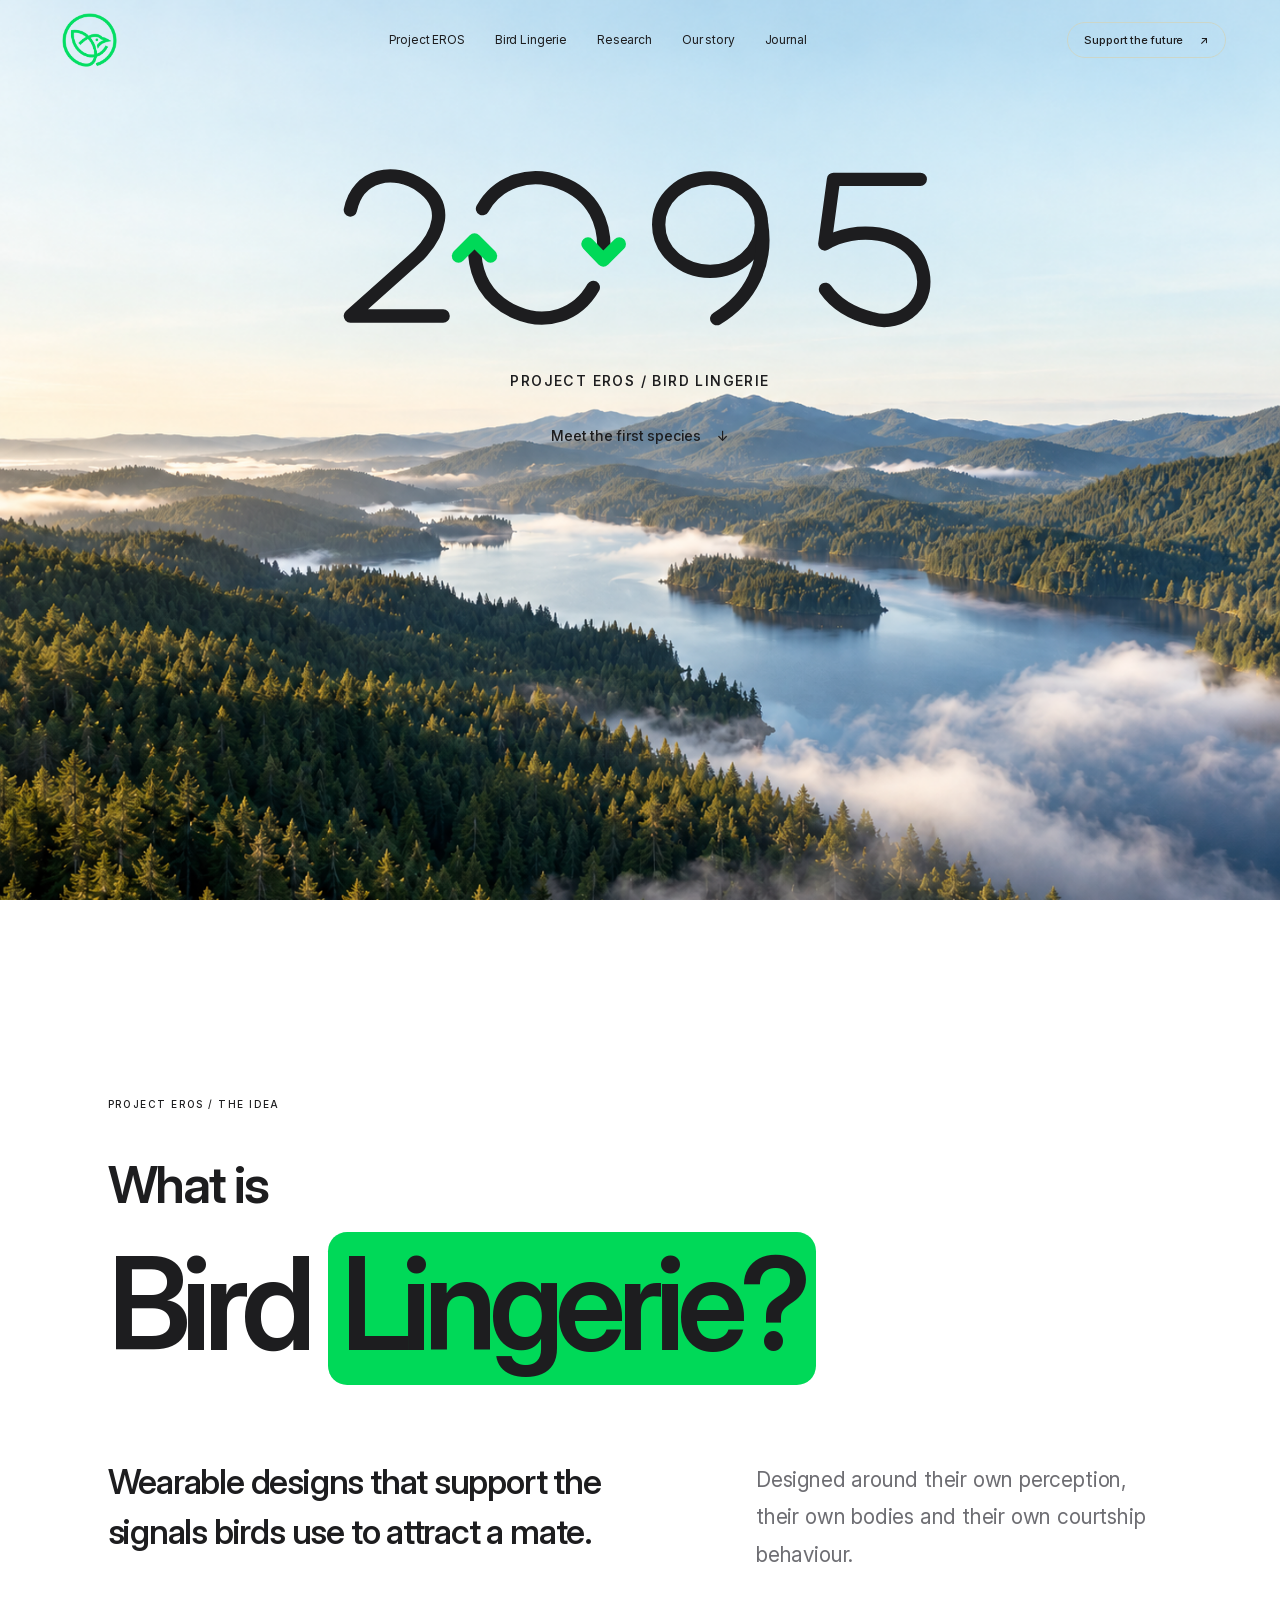
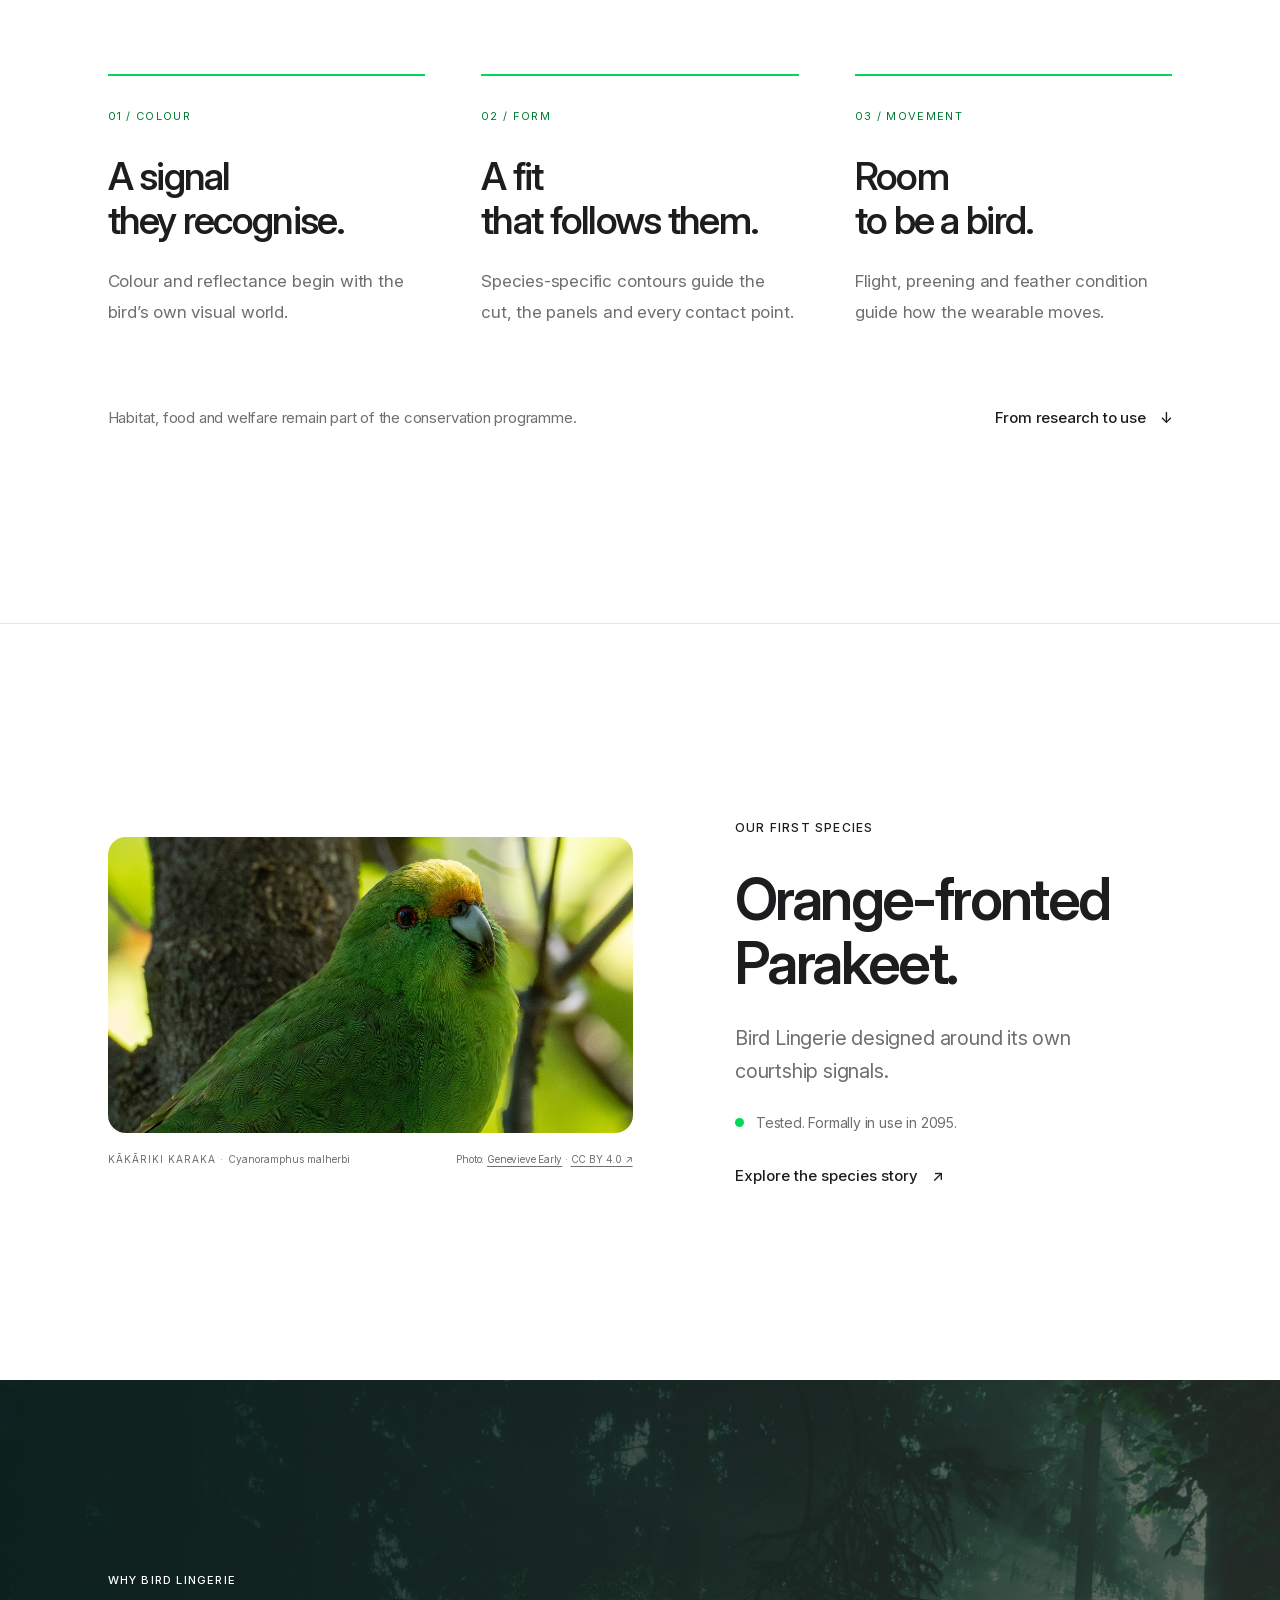
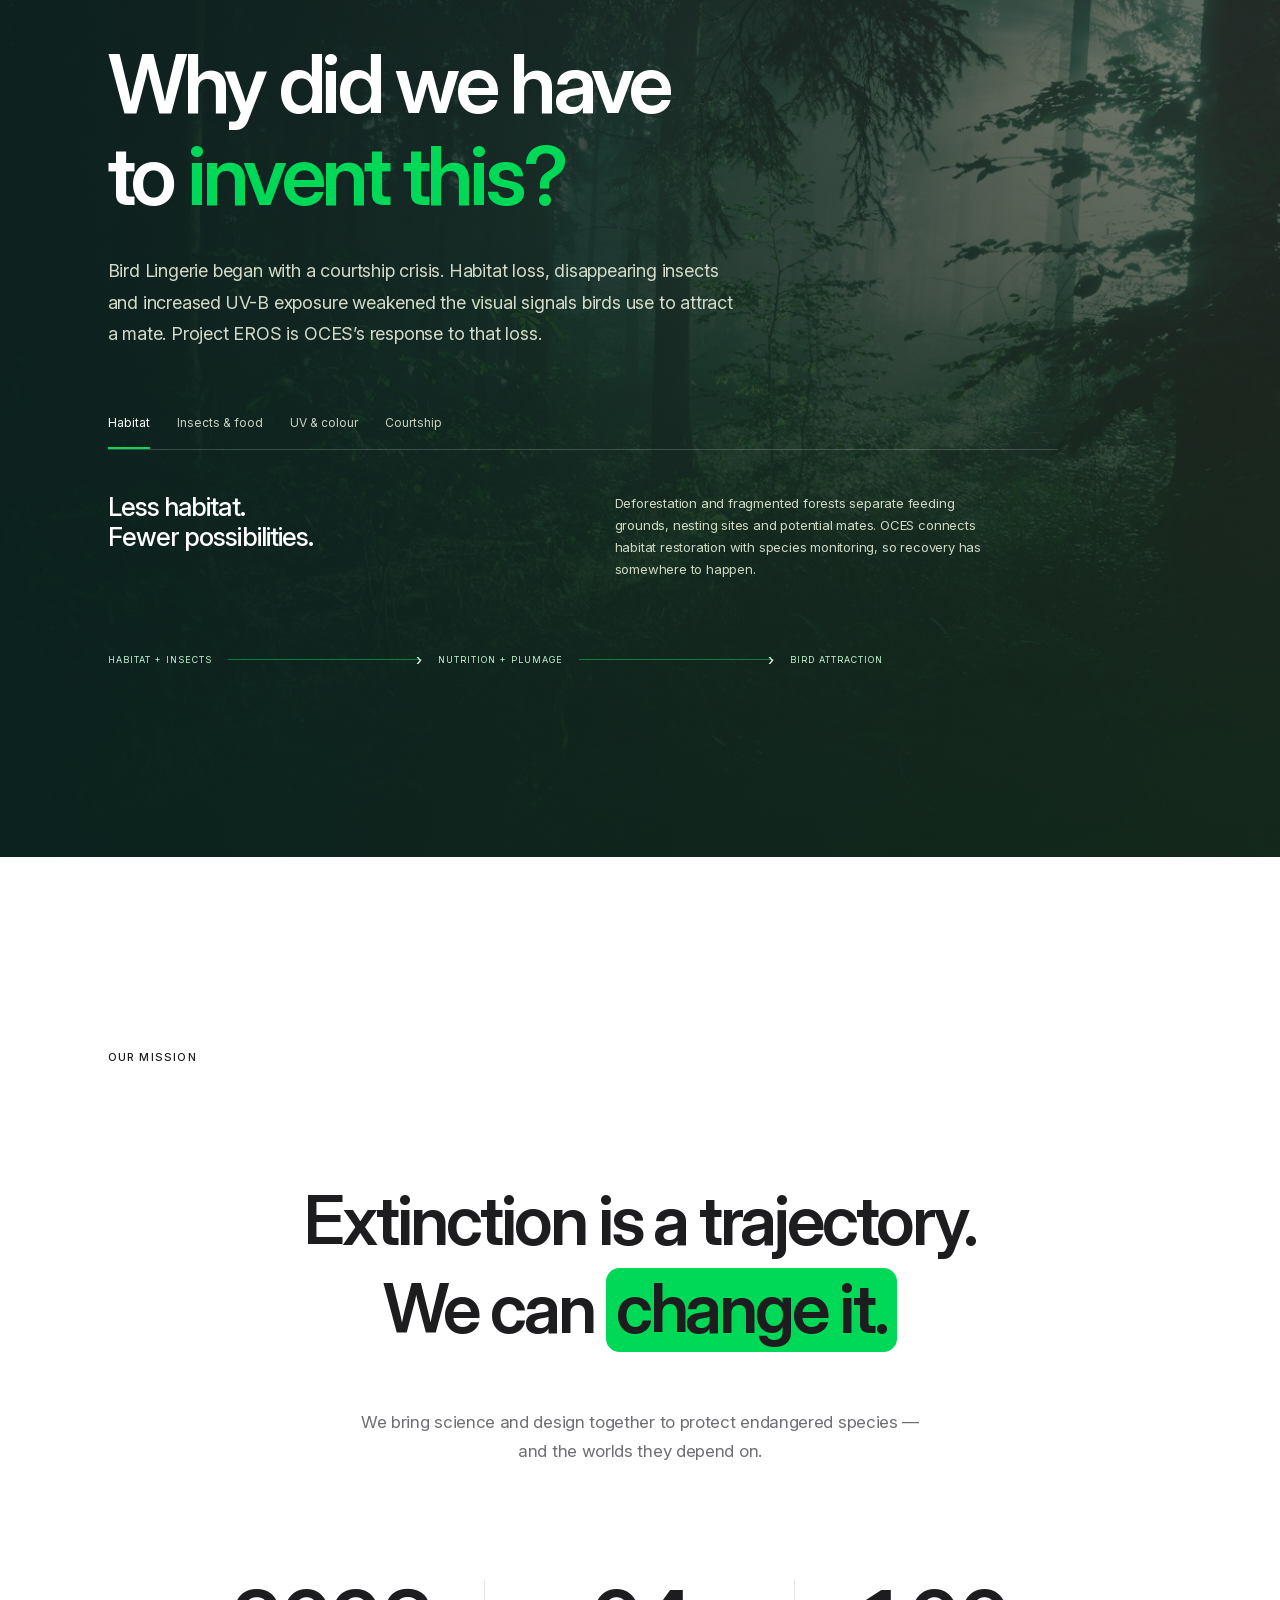
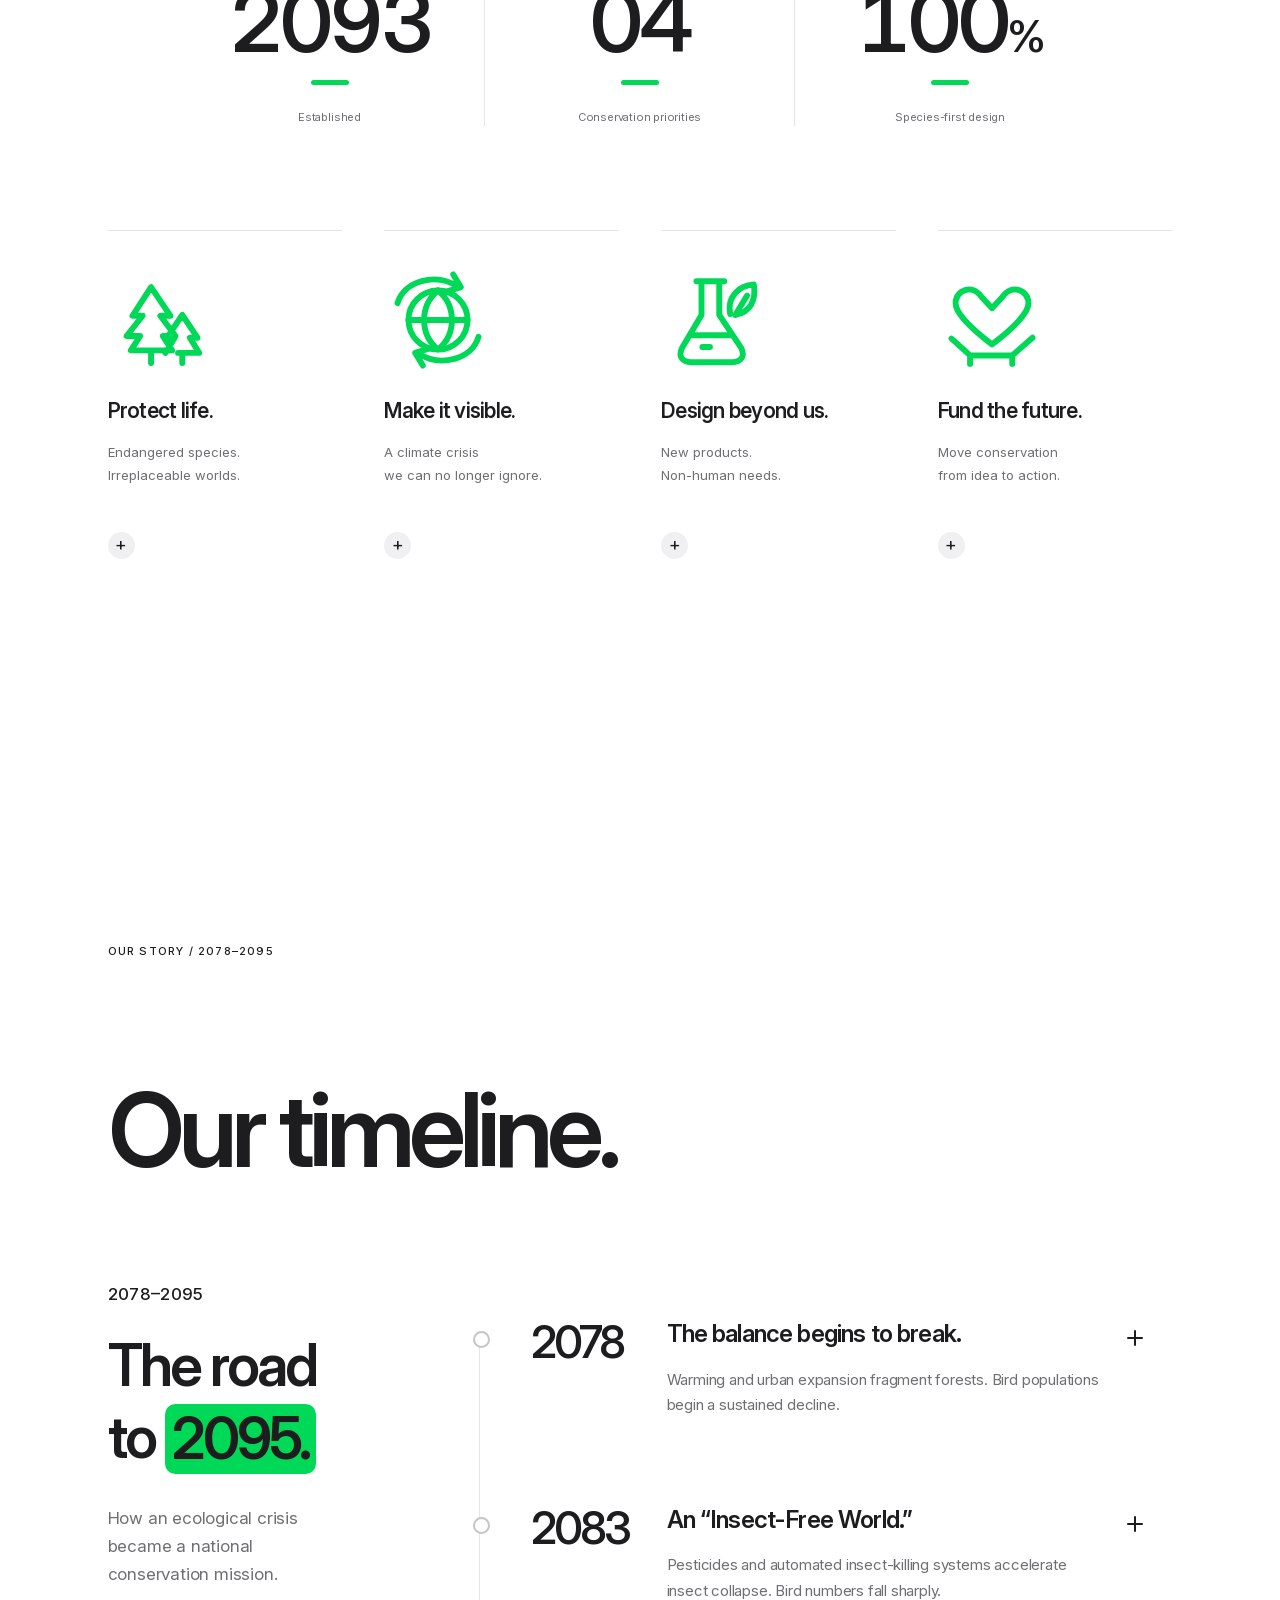
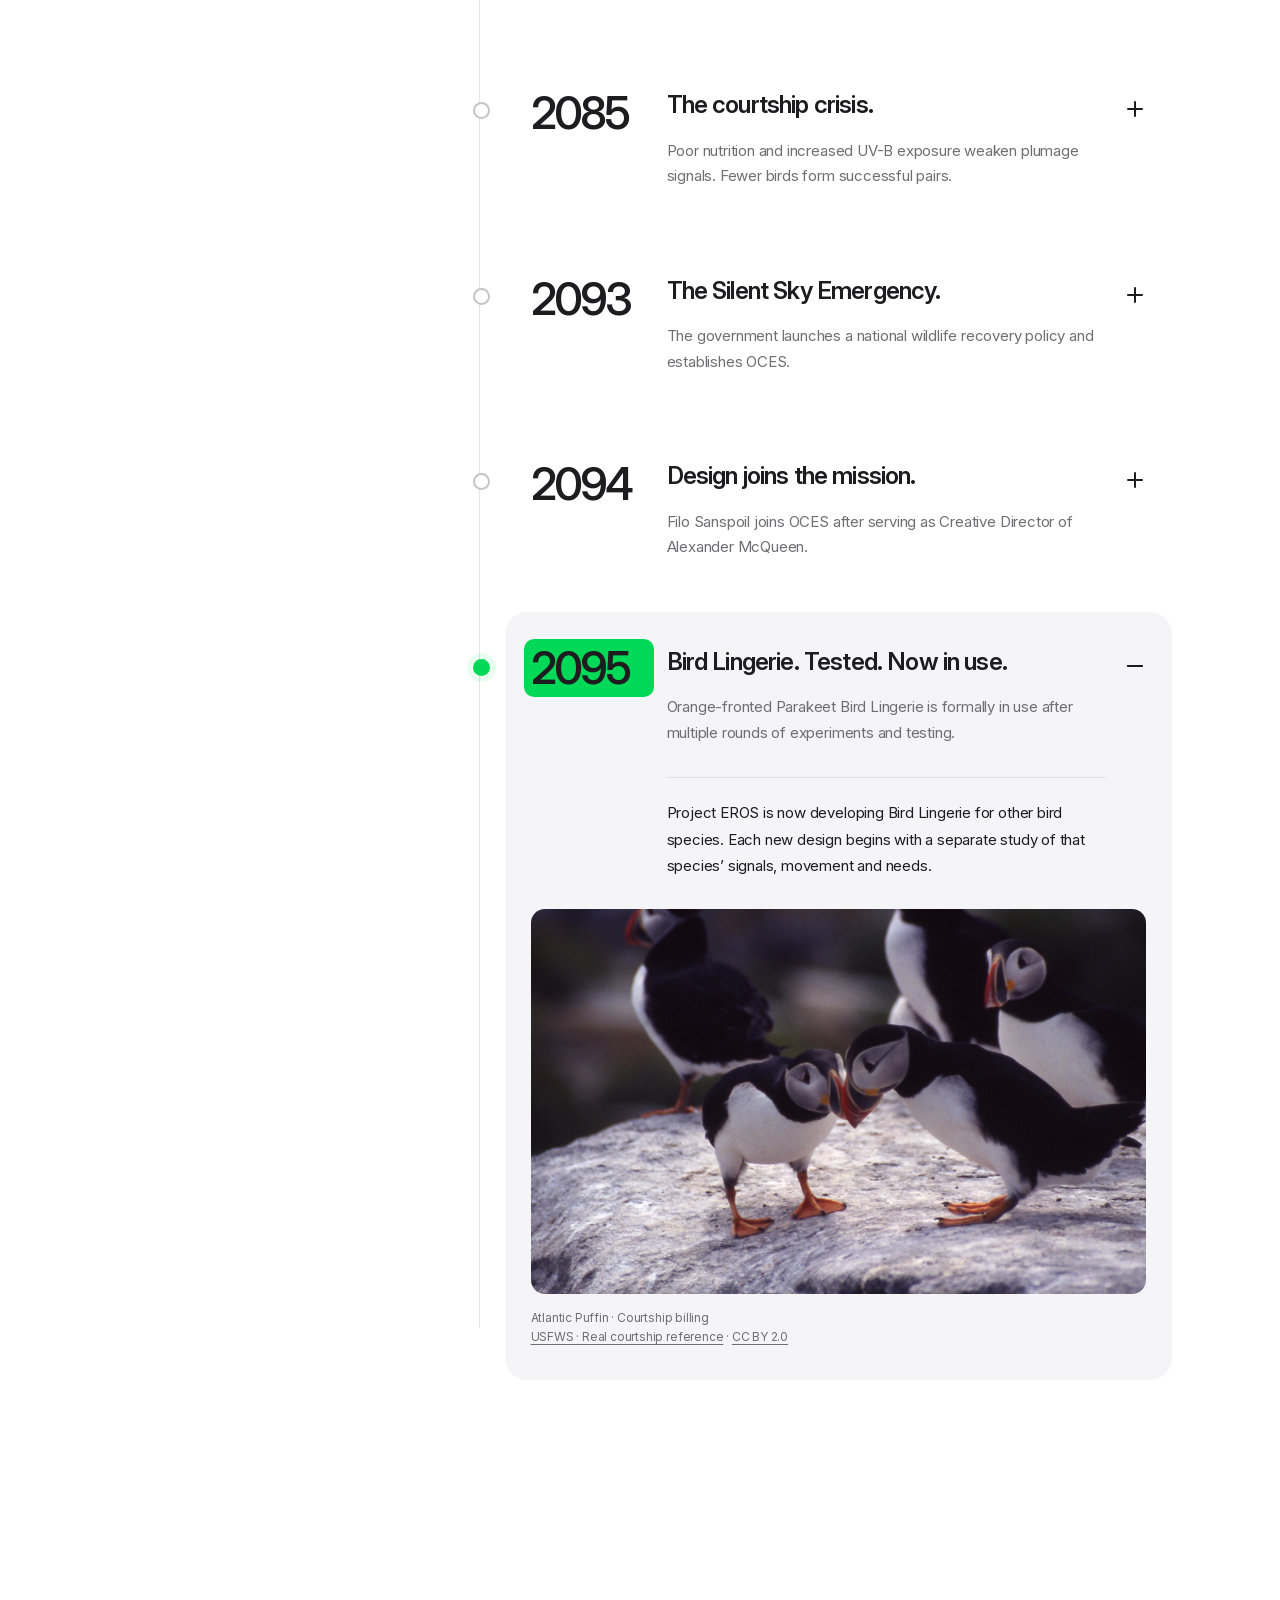
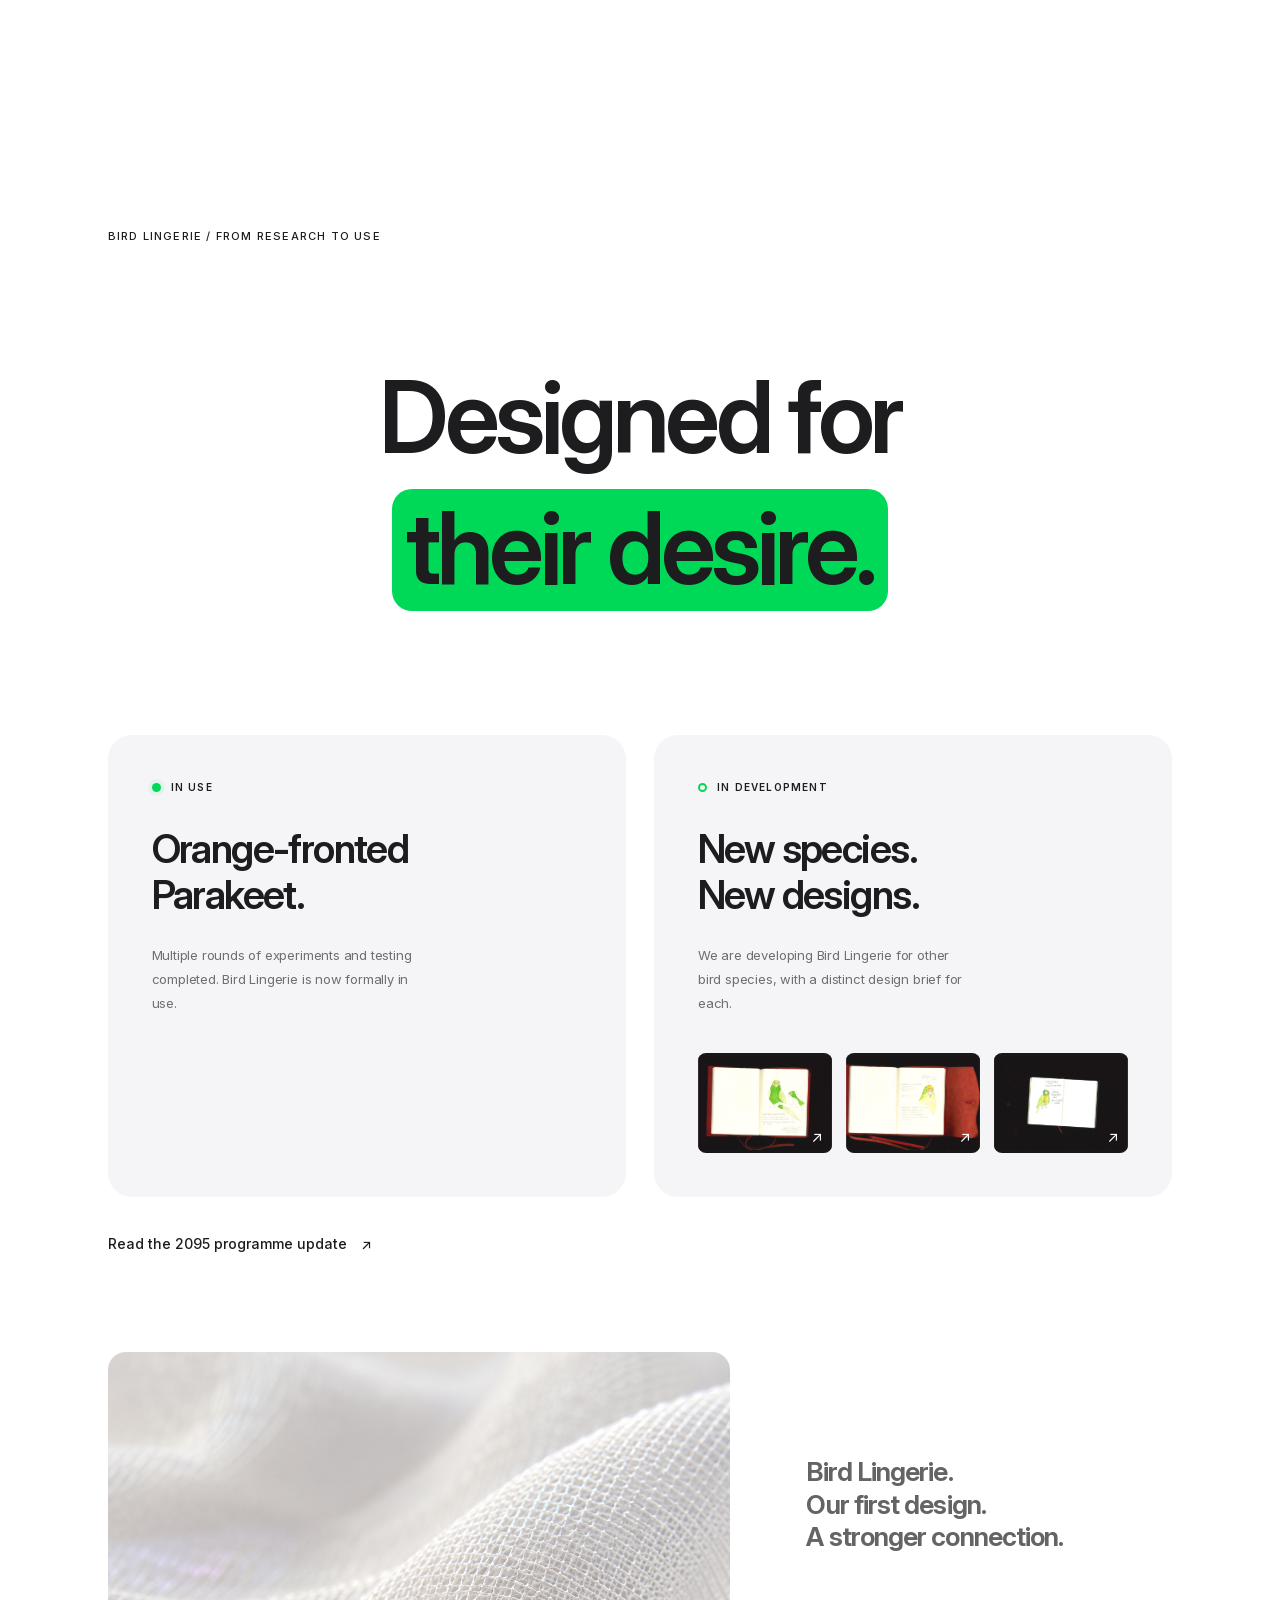
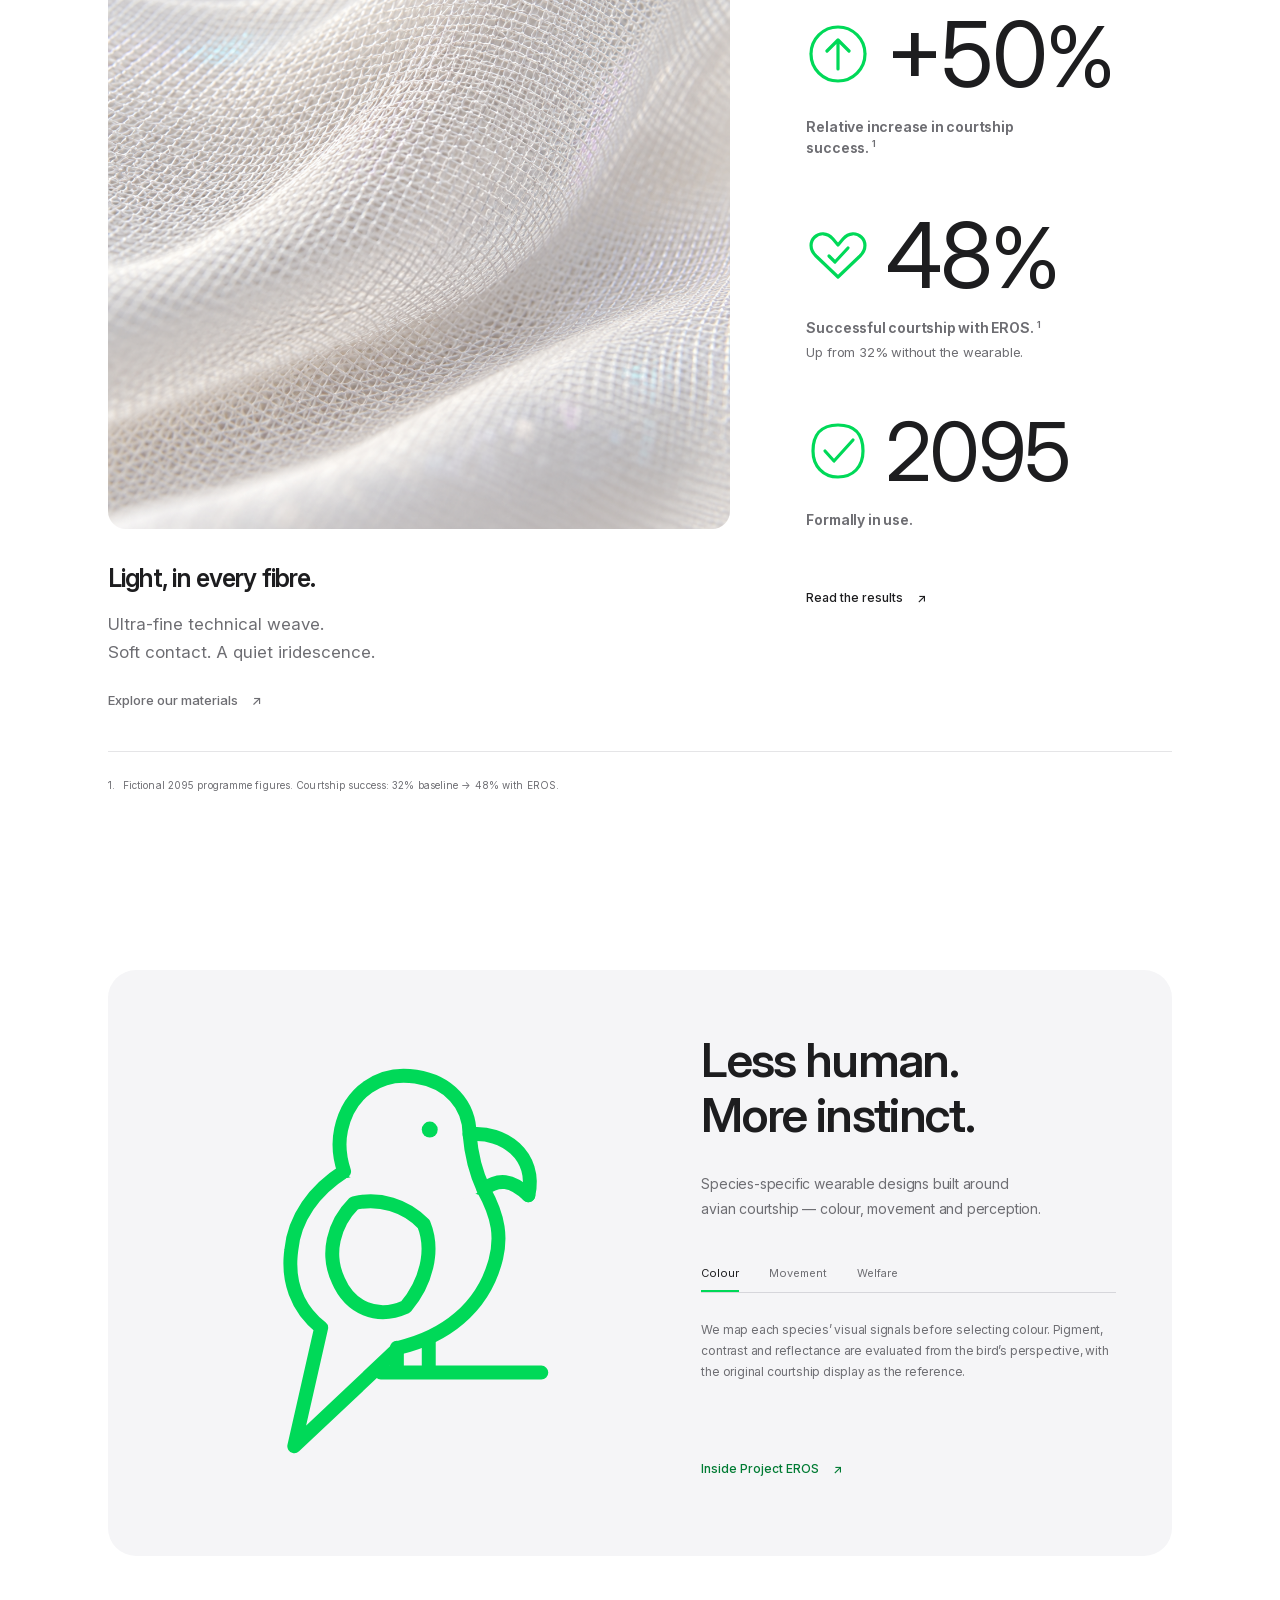
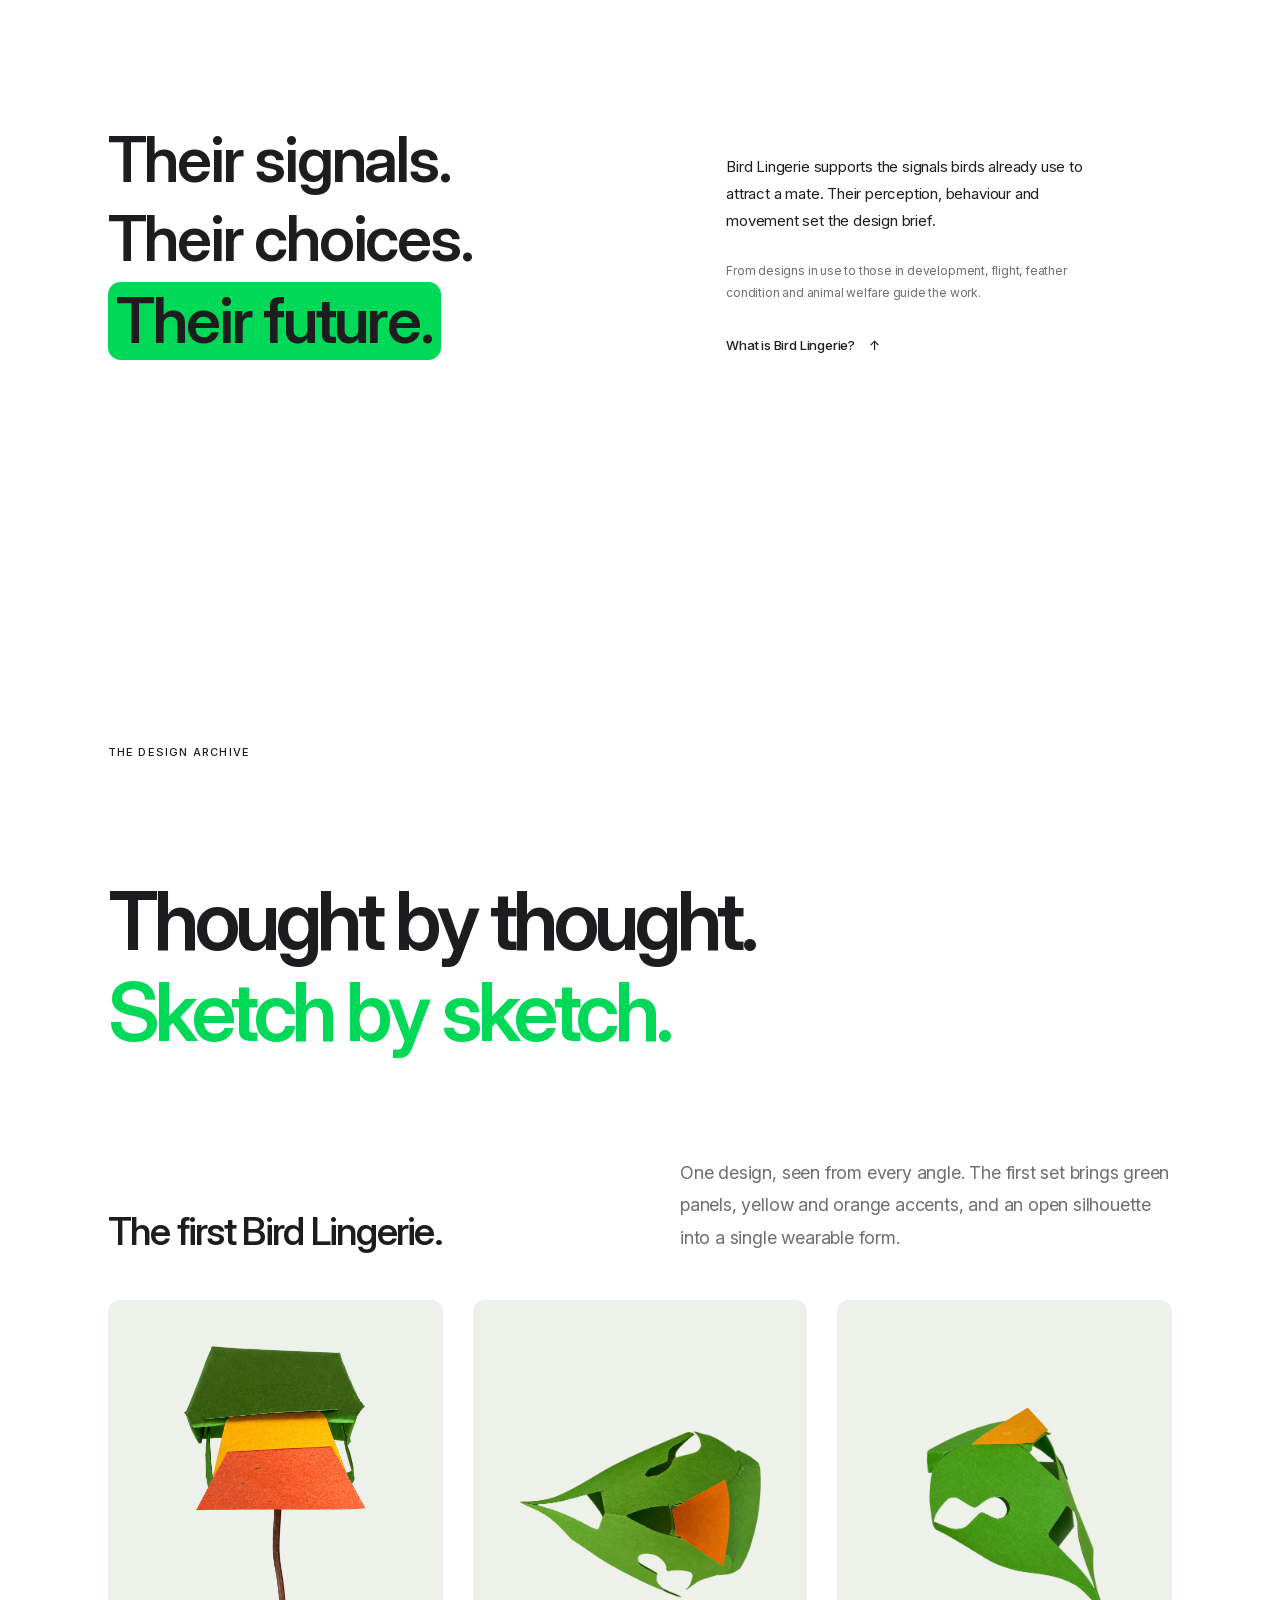
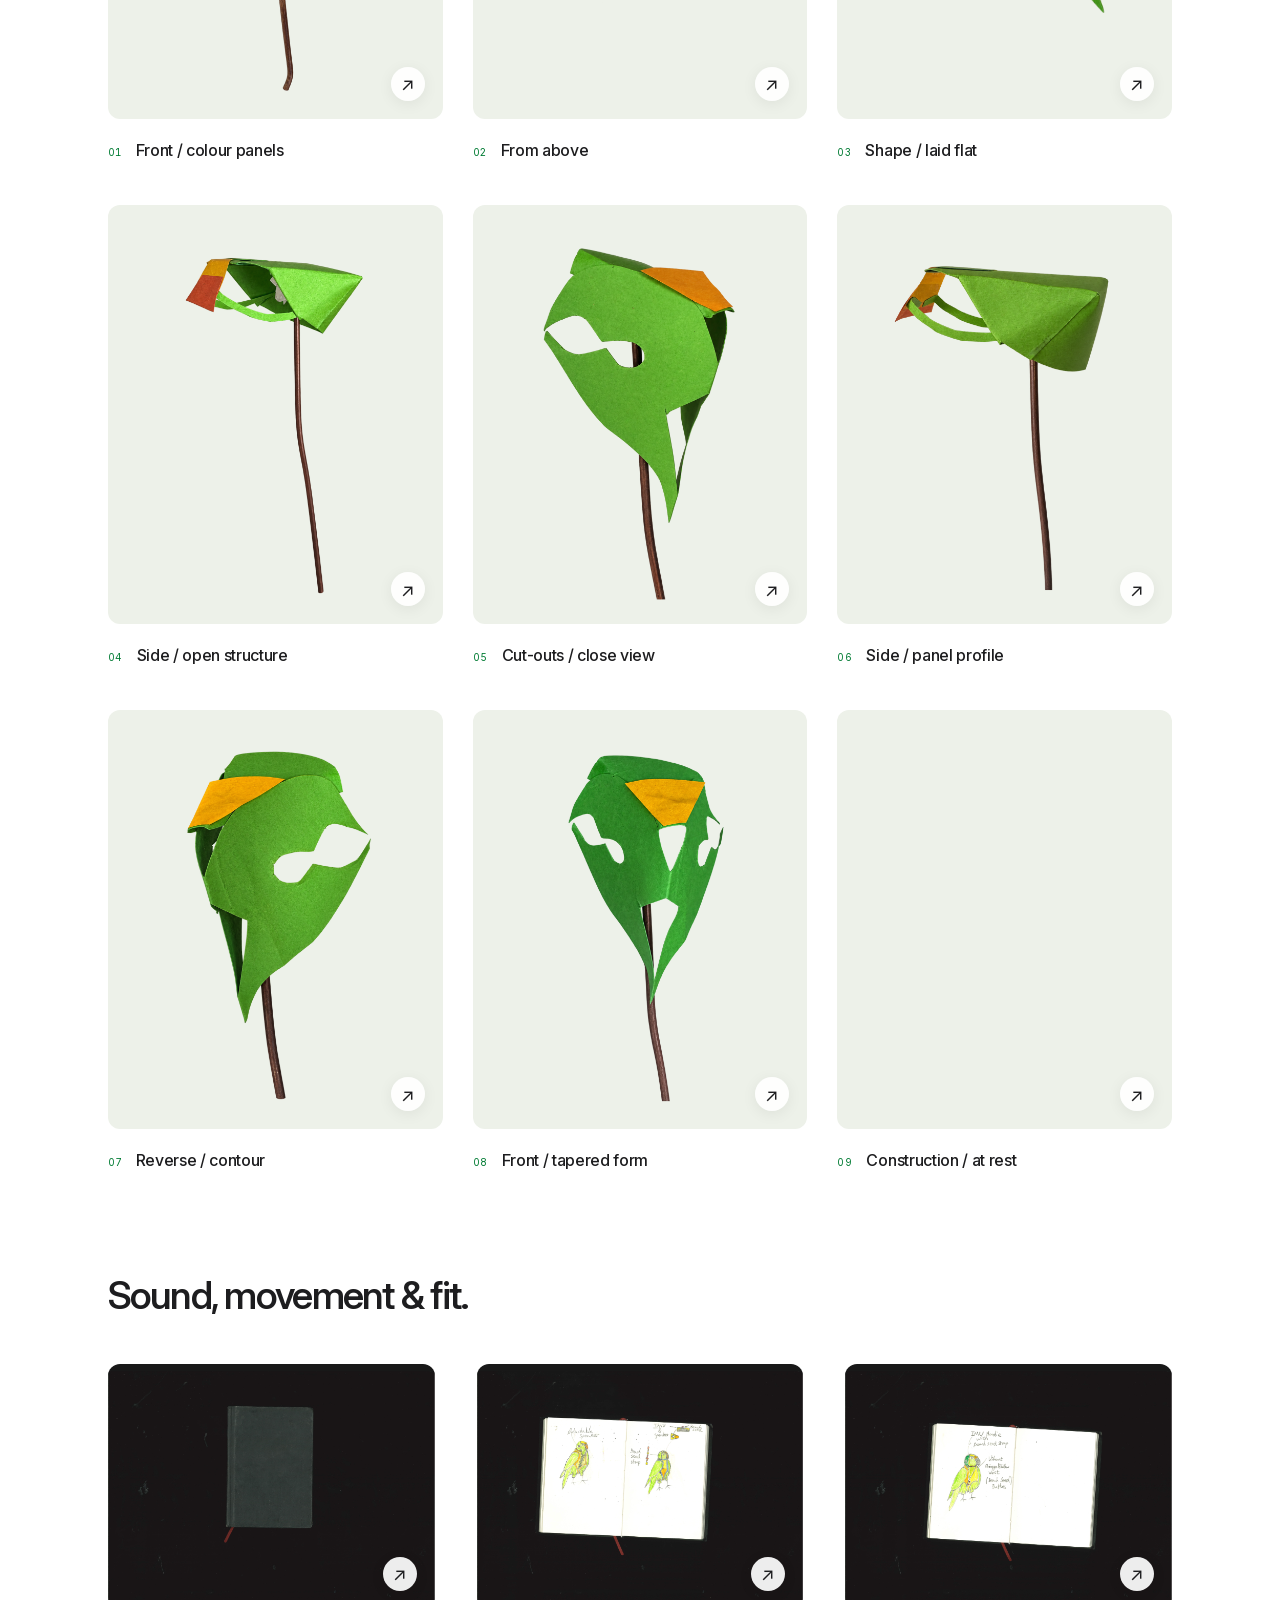
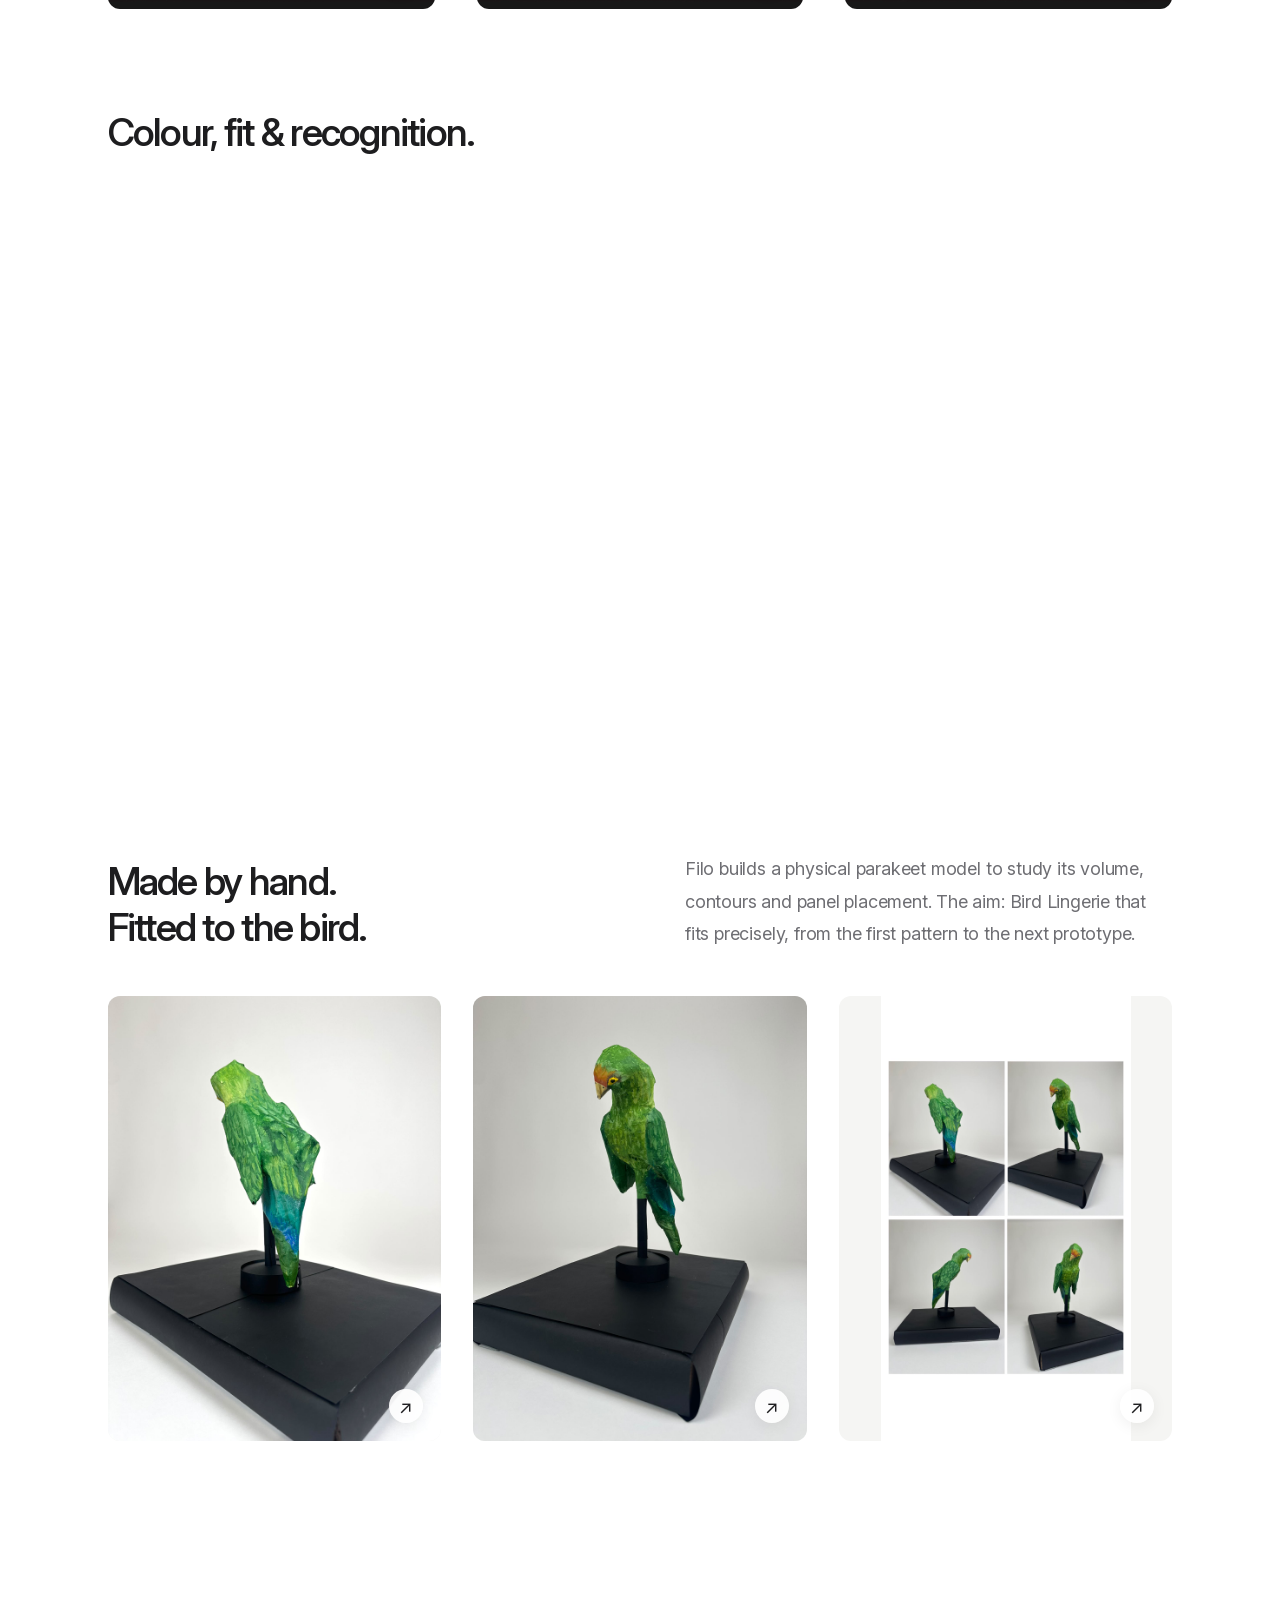
==== commit 39861e16: "Add first Bird Lingerie studio gallery to Sketch Add nine transparent product views as the first Ske" ====
--- a/index.html
+++ b/index.html
@@ -226,6 +226,18 @@
         
         
         <div class="archive-heading reveal"><div><h2 id="research-title">Thought by thought.<br><span>Sketch by sketch.</span></h2></div></div>
+        <div class="studio-product-heading"><h3 class="notebook-group-title" id="first-bird-lingerie-title">The first Bird Lingerie.</h3><p>One design, seen from every angle. The first set brings green panels, yellow and orange accents, and an open silhouette into a single wearable form.</p></div>
+        <div class="sketch-grid studio-products" id="first-bird-lingerie" aria-labelledby="first-bird-lingerie-title">
+          <figure class="sketch-card studio-product-card reveal"><button class="sketch-image studio-product-image" data-archive="bird-lingerie-first-01" aria-label="Enlarge Front / colour panels"><img src="assets/bird-lingerie-first-01.png" alt="Front view of the first Bird Lingerie design, with a green upper panel, yellow and orange accent panels and the original support stick." loading="lazy" decoding="async" data-archive-source="bird-lingerie-first-01" data-archive-order="-12" data-archive-title="Front / colour panels" data-archive-caption="Front view of the first Bird Lingerie design, with a green upper panel, yellow and orange accent panels and the original support stick." data-archive-kind="FIRST BIRD LINGERIE / STUDIO PHOTOGRAPHY" data-archive-orientation=""><span class="sketch-expand" aria-hidden="true">↗</span></button><figcaption><span class="studio-view-number" aria-hidden="true">01</span><h4>Front / colour panels</h4></figcaption></figure>
+          <figure class="sketch-card studio-product-card reveal"><button class="sketch-image studio-product-image" data-archive="bird-lingerie-first-02" aria-label="Enlarge From above"><img src="assets/bird-lingerie-first-02.png" alt="Overhead view of the first Bird Lingerie design, showing its green shell, orange panel and open cut-outs." loading="lazy" decoding="async" data-archive-source="bird-lingerie-first-02" data-archive-order="-11" data-archive-title="From above" data-archive-caption="Overhead view of the first Bird Lingerie design, showing its green shell, orange panel and open cut-outs." data-archive-kind="FIRST BIRD LINGERIE / STUDIO PHOTOGRAPHY" data-archive-orientation=""><span class="sketch-expand" aria-hidden="true">↗</span></button><figcaption><span class="studio-view-number" aria-hidden="true">02</span><h4>From above</h4></figcaption></figure>
+          <figure class="sketch-card studio-product-card reveal"><button class="sketch-image studio-product-image" data-archive="bird-lingerie-first-03" aria-label="Enlarge Shape / laid flat"><img src="assets/bird-lingerie-first-03.png" alt="An alternate overhead view of the first Bird Lingerie design, showing the cut-outs and tapered silhouette." loading="lazy" decoding="async" data-archive-source="bird-lingerie-first-03" data-archive-order="-10" data-archive-title="Shape / laid flat" data-archive-caption="An alternate overhead view of the first Bird Lingerie design, showing the cut-outs and tapered silhouette." data-archive-kind="FIRST BIRD LINGERIE / STUDIO PHOTOGRAPHY" data-archive-orientation=""><span class="sketch-expand" aria-hidden="true">↗</span></button><figcaption><span class="studio-view-number" aria-hidden="true">03</span><h4>Shape / laid flat</h4></figcaption></figure>
+          <figure class="sketch-card studio-product-card reveal"><button class="sketch-image studio-product-image" data-archive="bird-lingerie-first-04" aria-label="Enlarge Side / open structure"><img src="assets/bird-lingerie-first-04.png" alt="Side view of the first Bird Lingerie design, with an open strap and the original support stick." loading="lazy" decoding="async" data-archive-source="bird-lingerie-first-04" data-archive-order="-9" data-archive-title="Side / open structure" data-archive-caption="Side view of the first Bird Lingerie design, with an open strap and the original support stick." data-archive-kind="FIRST BIRD LINGERIE / STUDIO PHOTOGRAPHY" data-archive-orientation=""><span class="sketch-expand" aria-hidden="true">↗</span></button><figcaption><span class="studio-view-number" aria-hidden="true">04</span><h4>Side / open structure</h4></figcaption></figure>
+          <figure class="sketch-card studio-product-card reveal"><button class="sketch-image studio-product-image" data-archive="bird-lingerie-first-05" aria-label="Enlarge Cut-outs / close view"><img src="assets/bird-lingerie-first-05.png" alt="Close view of the green cut-out panel and orange accent on the first Bird Lingerie design, with its support stick." loading="lazy" decoding="async" data-archive-source="bird-lingerie-first-05" data-archive-order="-8" data-archive-title="Cut-outs / close view" data-archive-caption="Close view of the green cut-out panel and orange accent on the first Bird Lingerie design, with its support stick." data-archive-kind="FIRST BIRD LINGERIE / STUDIO PHOTOGRAPHY" data-archive-orientation=""><span class="sketch-expand" aria-hidden="true">↗</span></button><figcaption><span class="studio-view-number" aria-hidden="true">05</span><h4>Cut-outs / close view</h4></figcaption></figure>
+          <figure class="sketch-card studio-product-card reveal"><button class="sketch-image studio-product-image" data-archive="bird-lingerie-first-06" aria-label="Enlarge Side / panel profile"><img src="assets/bird-lingerie-first-06.png" alt="An alternate side profile of the first Bird Lingerie design, showing layered panels and the support stick." loading="lazy" decoding="async" data-archive-source="bird-lingerie-first-06" data-archive-order="-7" data-archive-title="Side / panel profile" data-archive-caption="An alternate side profile of the first Bird Lingerie design, showing layered panels and the support stick." data-archive-kind="FIRST BIRD LINGERIE / STUDIO PHOTOGRAPHY" data-archive-orientation=""><span class="sketch-expand" aria-hidden="true">↗</span></button><figcaption><span class="studio-view-number" aria-hidden="true">06</span><h4>Side / panel profile</h4></figcaption></figure>
+          <figure class="sketch-card studio-product-card reveal"><button class="sketch-image studio-product-image" data-archive="bird-lingerie-first-07" aria-label="Enlarge Reverse / contour"><img src="assets/bird-lingerie-first-07.png" alt="Reverse three-quarter view of the first Bird Lingerie design, showing its curved green panel, opening and support stick." loading="lazy" decoding="async" data-archive-source="bird-lingerie-first-07" data-archive-order="-6" data-archive-title="Reverse / contour" data-archive-caption="Reverse three-quarter view of the first Bird Lingerie design, showing its curved green panel, opening and support stick." data-archive-kind="FIRST BIRD LINGERIE / STUDIO PHOTOGRAPHY" data-archive-orientation=""><span class="sketch-expand" aria-hidden="true">↗</span></button><figcaption><span class="studio-view-number" aria-hidden="true">07</span><h4>Reverse / contour</h4></figcaption></figure>
+          <figure class="sketch-card studio-product-card reveal"><button class="sketch-image studio-product-image" data-archive="bird-lingerie-first-08" aria-label="Enlarge Front / tapered form"><img src="assets/bird-lingerie-first-08.png" alt="Front view of the tapered green Bird Lingerie panel, its paired openings and orange accent, on the support stick." loading="lazy" decoding="async" data-archive-source="bird-lingerie-first-08" data-archive-order="-5" data-archive-title="Front / tapered form" data-archive-caption="Front view of the tapered green Bird Lingerie panel, its paired openings and orange accent, on the support stick." data-archive-kind="FIRST BIRD LINGERIE / STUDIO PHOTOGRAPHY" data-archive-orientation=""><span class="sketch-expand" aria-hidden="true">↗</span></button><figcaption><span class="studio-view-number" aria-hidden="true">08</span><h4>Front / tapered form</h4></figcaption></figure>
+          <figure class="sketch-card studio-product-card reveal"><button class="sketch-image studio-product-image" data-archive="bird-lingerie-first-09" aria-label="Enlarge Construction / at rest"><img src="assets/bird-lingerie-first-09.png" alt="The first Bird Lingerie design at rest, showing the open strap and the yellow and orange front panels." loading="lazy" decoding="async" data-archive-source="bird-lingerie-first-09" data-archive-order="-4" data-archive-title="Construction / at rest" data-archive-caption="The first Bird Lingerie design at rest, showing the open strap and the yellow and orange front panels." data-archive-kind="FIRST BIRD LINGERIE / STUDIO PHOTOGRAPHY" data-archive-orientation=""><span class="sketch-expand" aria-hidden="true">↗</span></button><figcaption><span class="studio-view-number" aria-hidden="true">09</span><h4>Construction / at rest</h4></figcaption></figure>
+        </div>
         <h3 class="notebook-group-title" id="phase-two-title">Sound, movement &amp; fit.</h3>
         <div class="sketch-grid notebook-group" aria-labelledby="phase-two-title" id="phase-two-notebook" aria-label="New designer notebook">
           <figure class="sketch-card reveal"><button class="sketch-image" data-archive="phase-two-notebook-01" aria-label="Enlarge The next notebook"><img src="assets/phase-two-notebook-01.jpg" alt="The green cloth cover of the designer’s new notebook." loading="lazy" data-archive-source="phase-two-notebook-01" data-archive-order="-3" data-archive-title="The next notebook" data-archive-caption="The green cloth cover of the designer’s new notebook." data-archive-kind="ORIGINAL DESIGNER NOTEBOOK" data-archive-orientation=""><span class="sketch-expand" aria-hidden="true">↗</span></button></figure>
--- a/styles.css
+++ b/styles.css
@@ -812,3 +812,19 @@
 @keyframes bird-head-tilt{0%,100%{transform:rotate(0)}25%{transform:rotate(9deg)}55%{transform:rotate(-8deg)}78%{transform:rotate(4deg)}}
 @keyframes bird-eye-blink{0%,35%,48%,100%{transform:scaleY(1)}40%,44%{transform:scaleY(.12)}}
 @media(prefers-reduced-motion:reduce){.signal-art.is-performing .parrot-art *{animation:none!important}.signal-art.is-performing[data-lens=colour] .bird-beak-lower{transform:rotate(16deg)}.signal-art.is-performing[data-lens=motion] .bird-wing{transform:rotate(-28deg)}.signal-art.is-performing[data-lens=welfare] .bird-head{transform:rotate(5deg)}}
+
+/* First Bird Lingerie: author-supplied studio views, shown before the notebooks. */
+.studio-product-heading{display:grid;grid-template-columns:1fr 1fr;gap:80px;align-items:end;margin:100px 0 46px}
+.studio-product-heading .notebook-group-title{margin:0;max-width:530px}
+.studio-product-heading p{font-size:18px;line-height:1.8;color:var(--muted);max-width:560px}
+#first-bird-lingerie{grid-template-columns:repeat(3,minmax(0,1fr));gap:44px 30px;margin:0}
+.studio-product-card .studio-product-image{aspect-ratio:4/5;height:auto;background:#edf1e9;border-radius:12px}
+.studio-product-image img{object-fit:contain;padding:24px;box-sizing:border-box}
+.studio-product-card figcaption{display:flex;align-items:baseline;gap:14px;margin-top:20px}
+.studio-view-number{font-size:10px;letter-spacing:.05em;color:var(--green-ink);font-variant-numeric:tabular-nums}
+.studio-product-card h4{font-size:16px;font-weight:500;letter-spacing:-.02em;line-height:1.4;margin:0}
+.archive-stage.is-studio{background:#edf1e9}
+.archive-stage.is-studio img{object-fit:contain}
+@media(max-width:1000px){.studio-product-heading{gap:36px}#first-bird-lingerie{gap:30px 20px}.studio-product-image img{padding:18px}}
+@media(max-width:760px){.studio-product-heading{grid-template-columns:1fr;gap:22px;margin:72px 0 32px}.studio-product-heading p{font-size:16px}#first-bird-lingerie{grid-template-columns:repeat(2,minmax(0,1fr));gap:28px 16px}.studio-product-card .studio-product-image{border-radius:8px}.studio-product-image img{padding:12px}.studio-product-card figcaption{gap:8px;margin-top:14px}.studio-product-card h4{font-size:13px}.studio-view-number{font-size:9px}}
+@media(max-width:380px){#first-bird-lingerie{grid-template-columns:1fr}.studio-product-image img{padding:22px}}
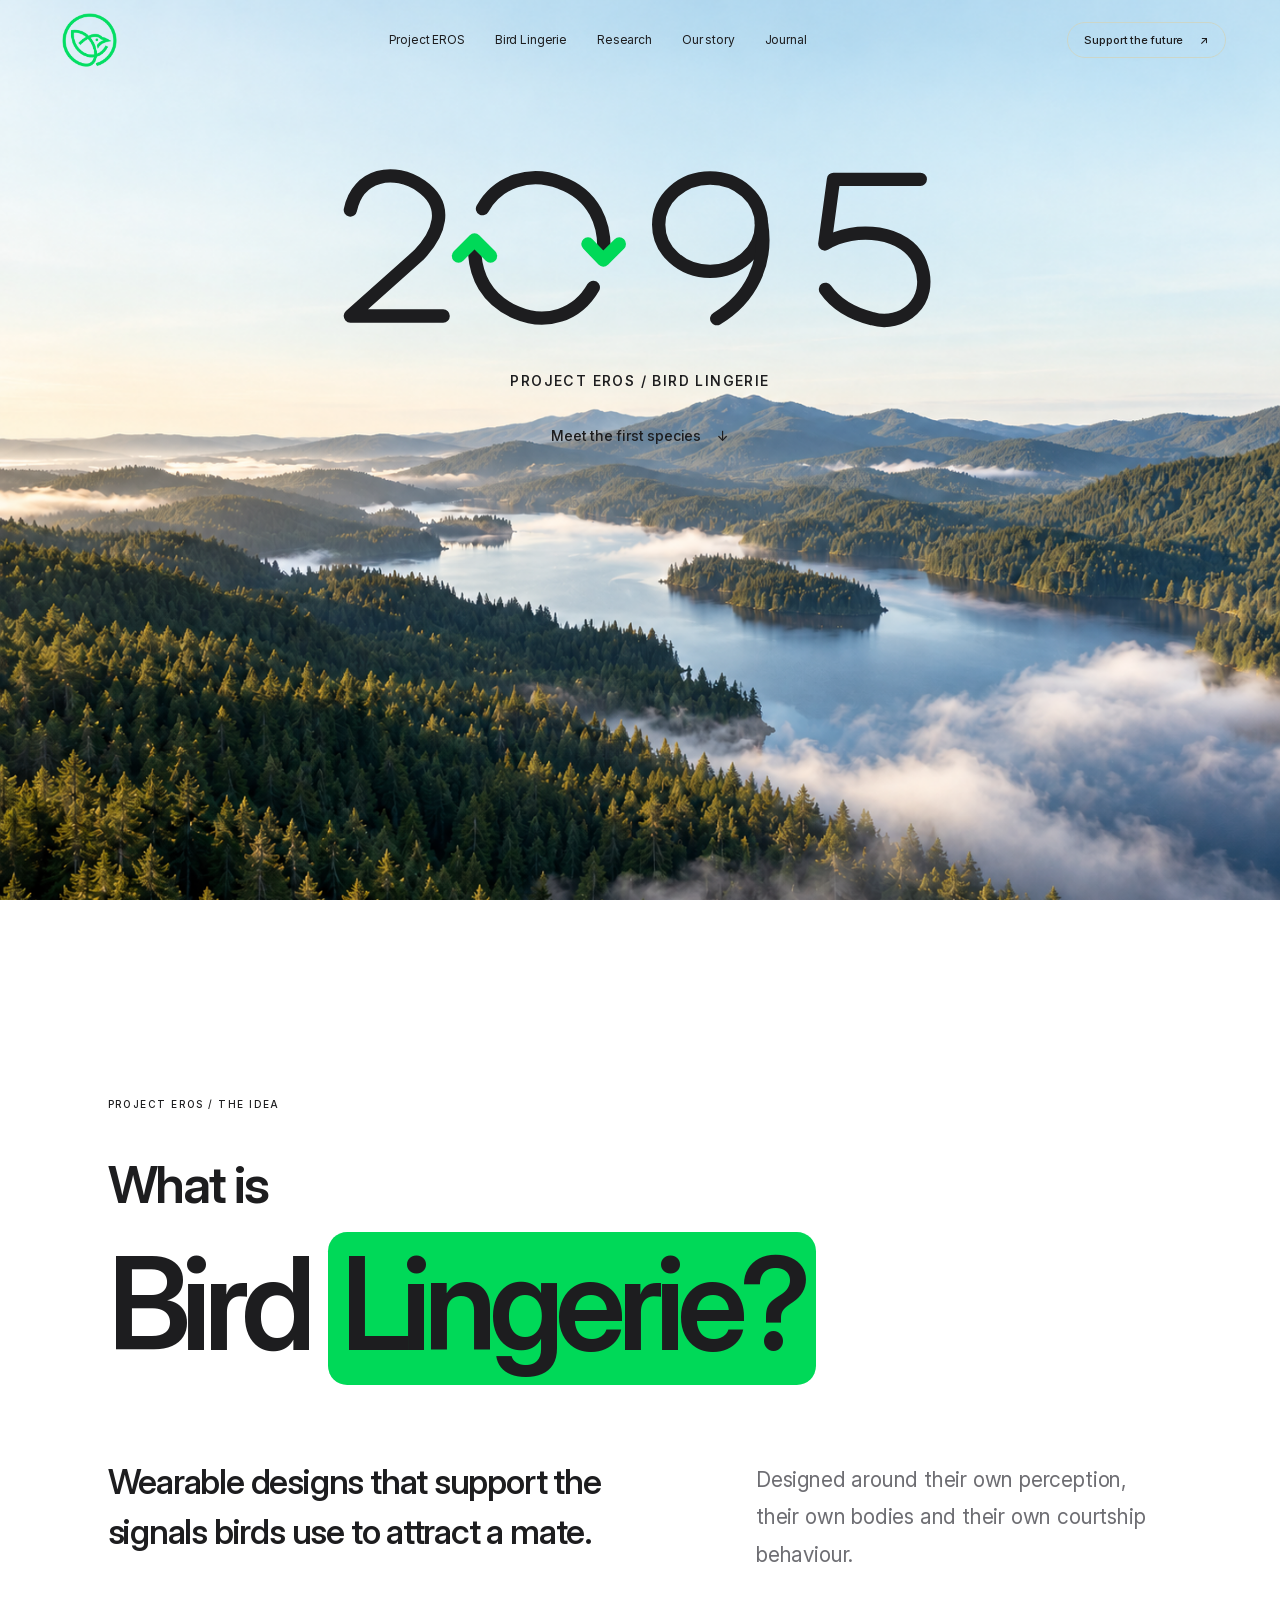
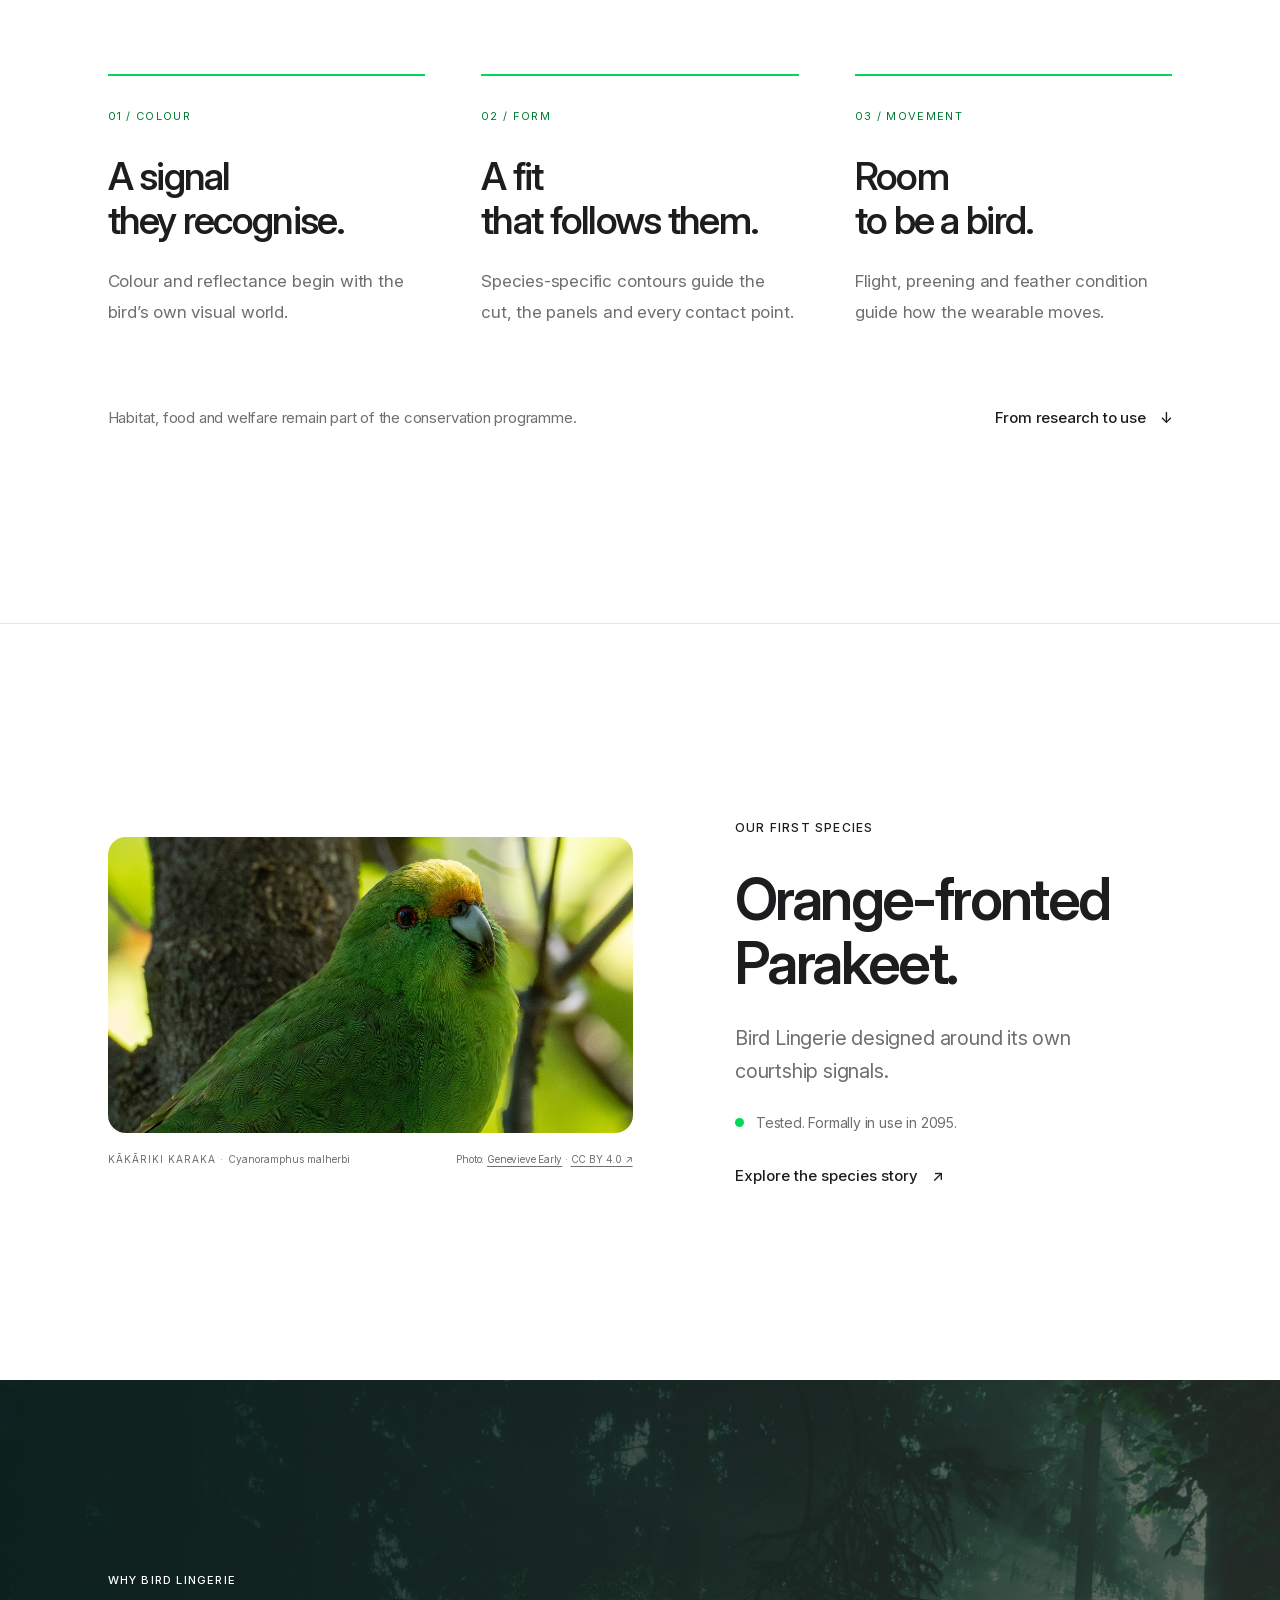
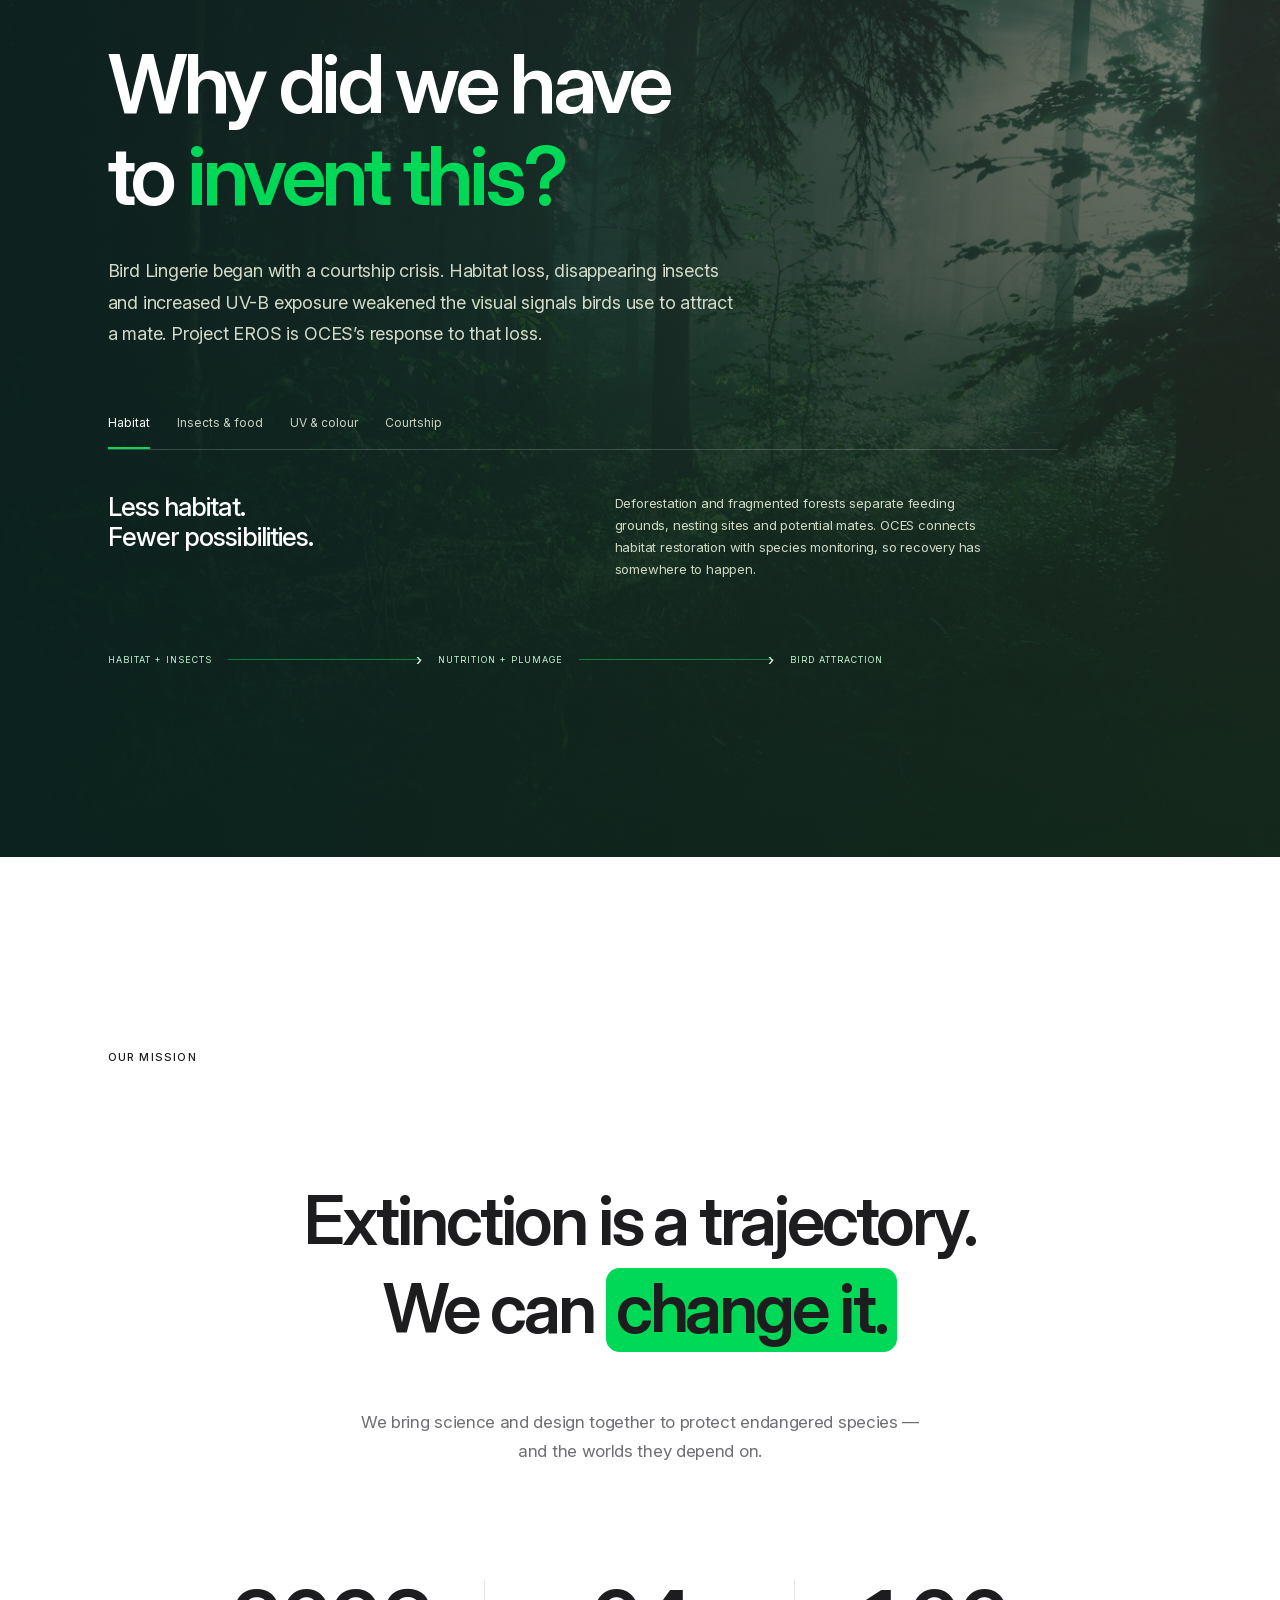
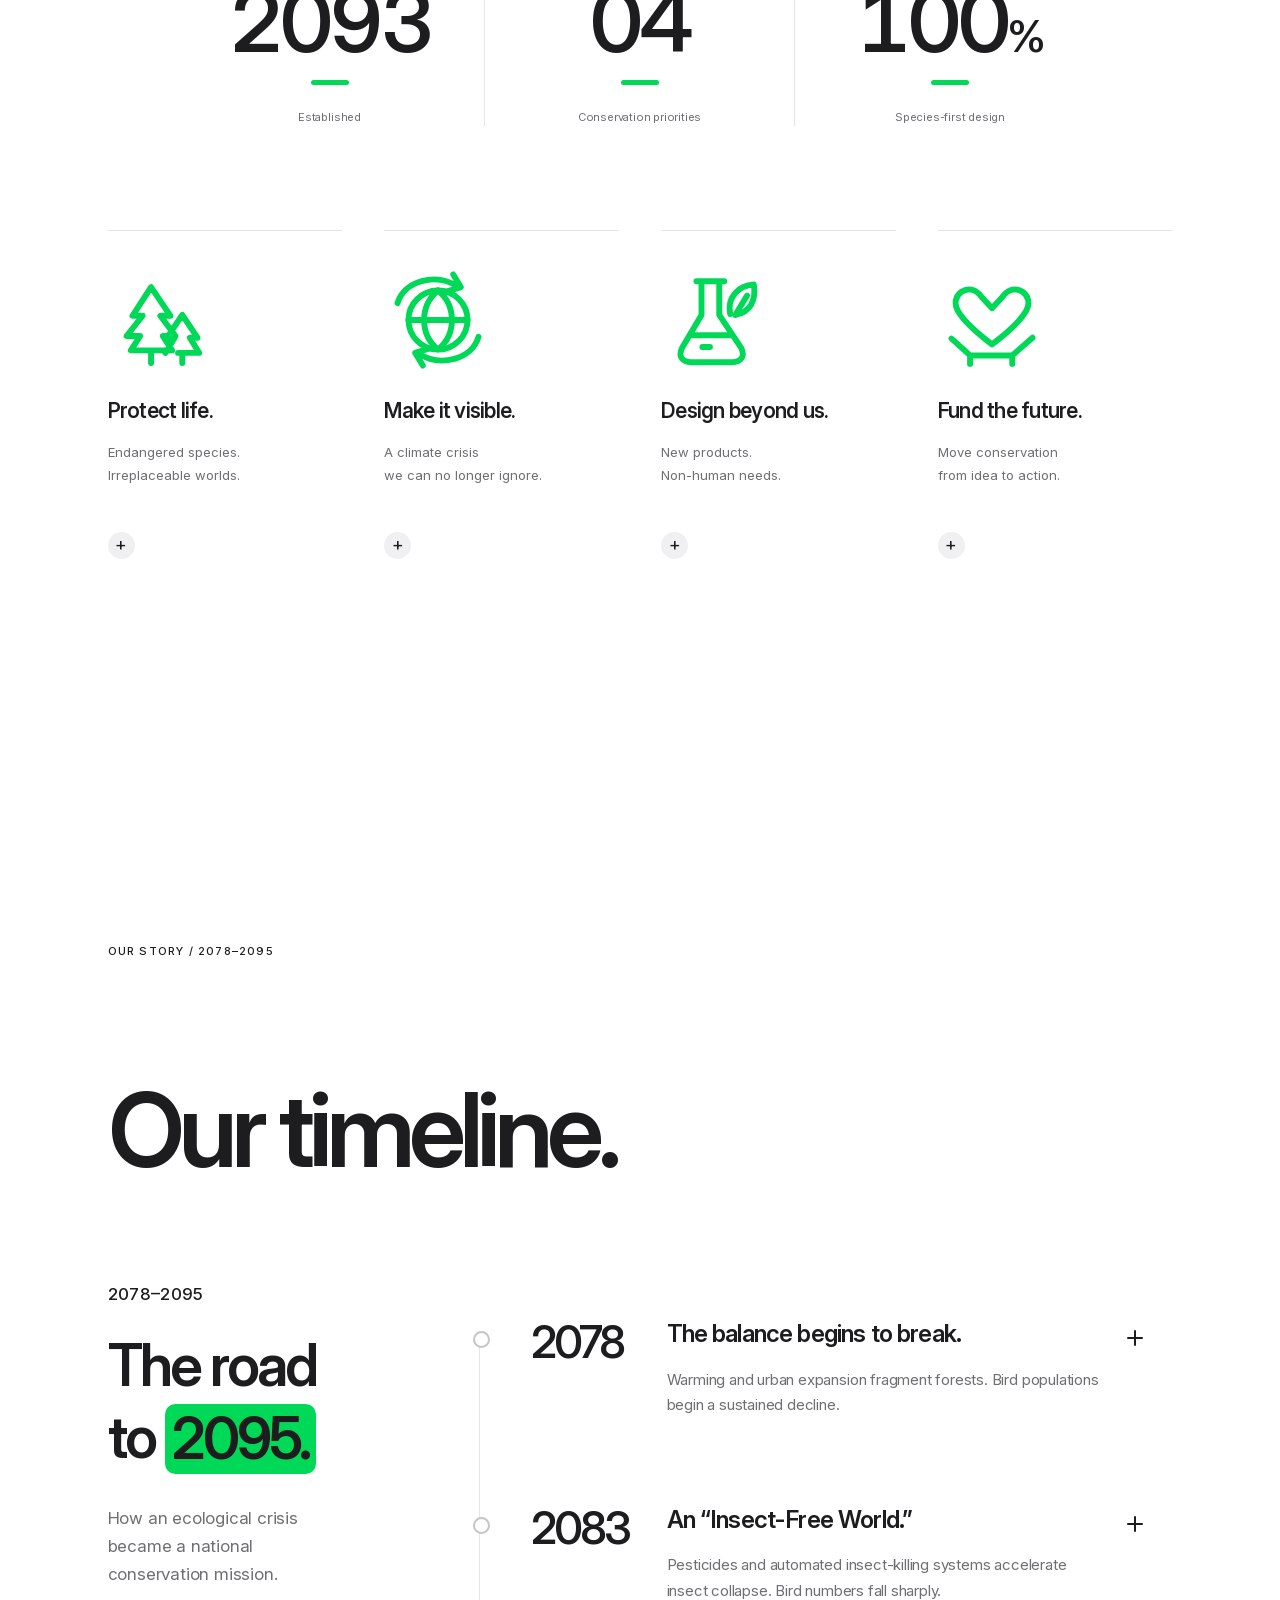
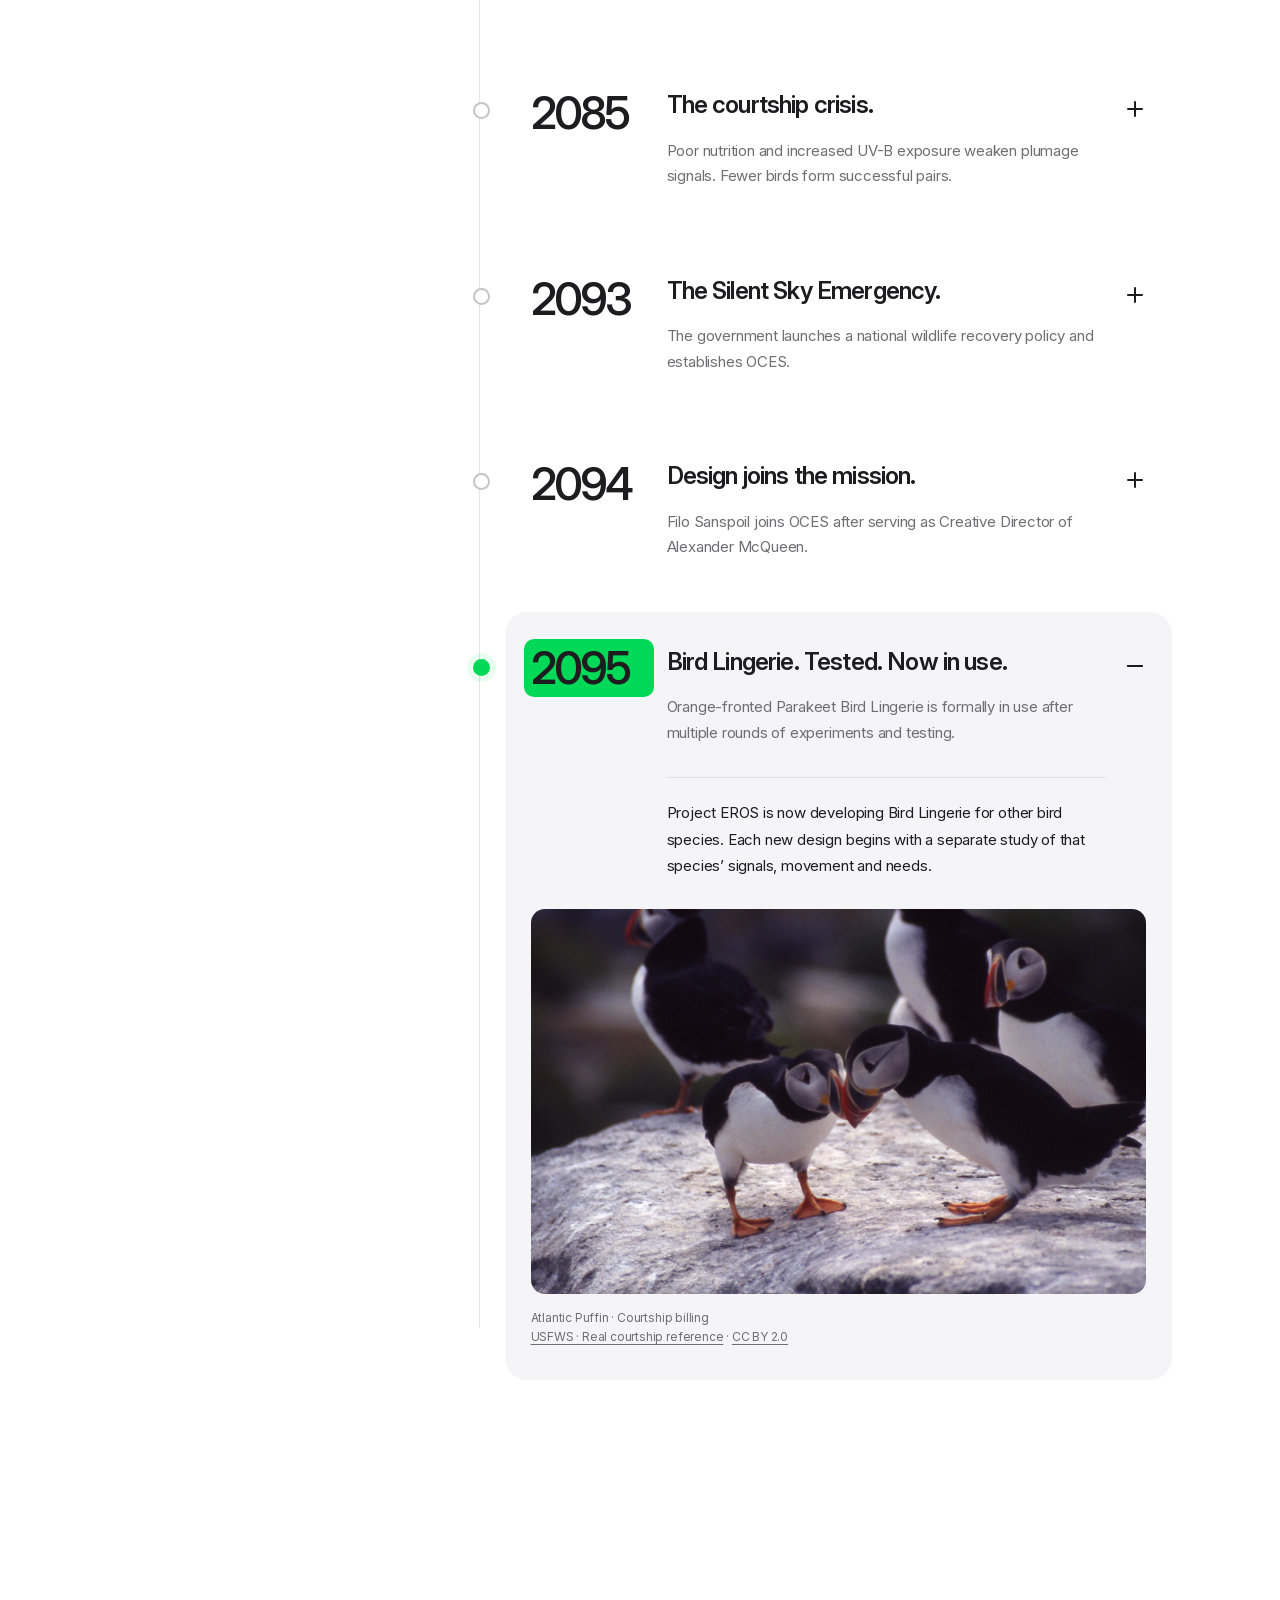
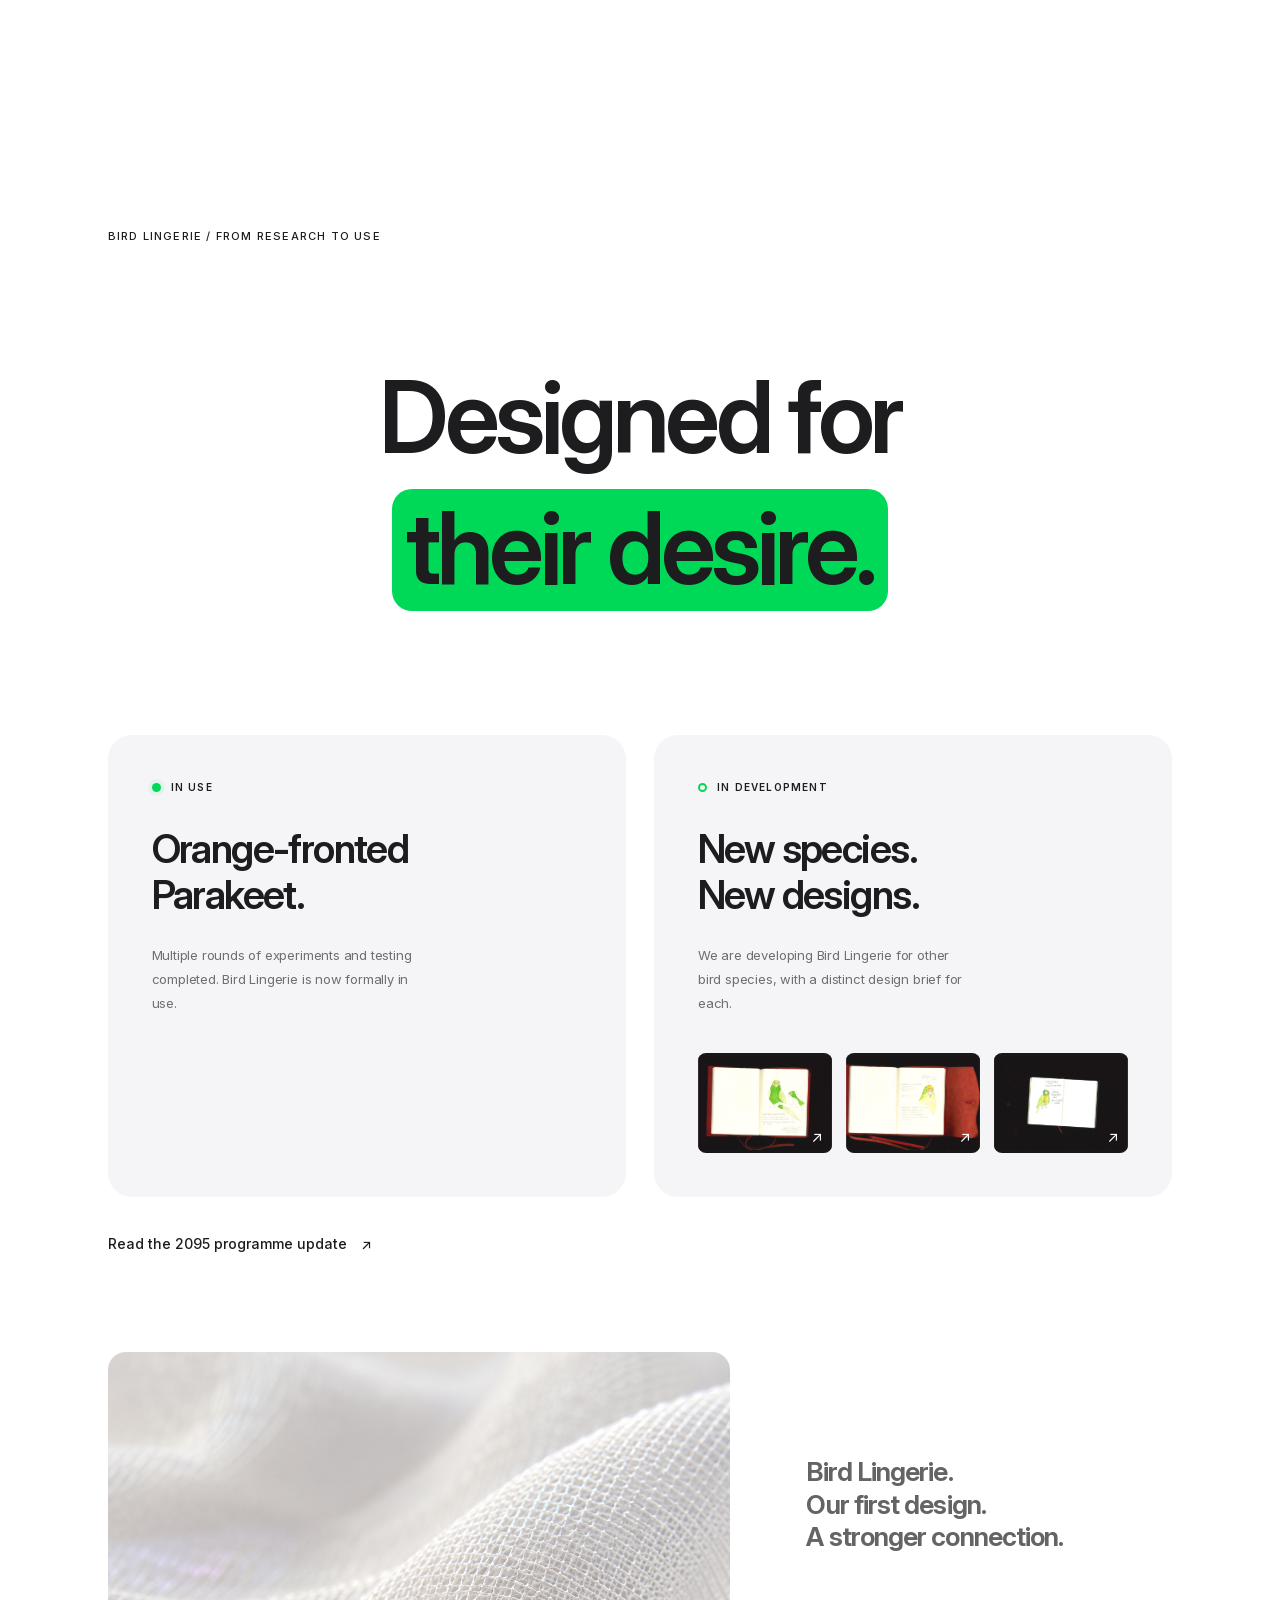
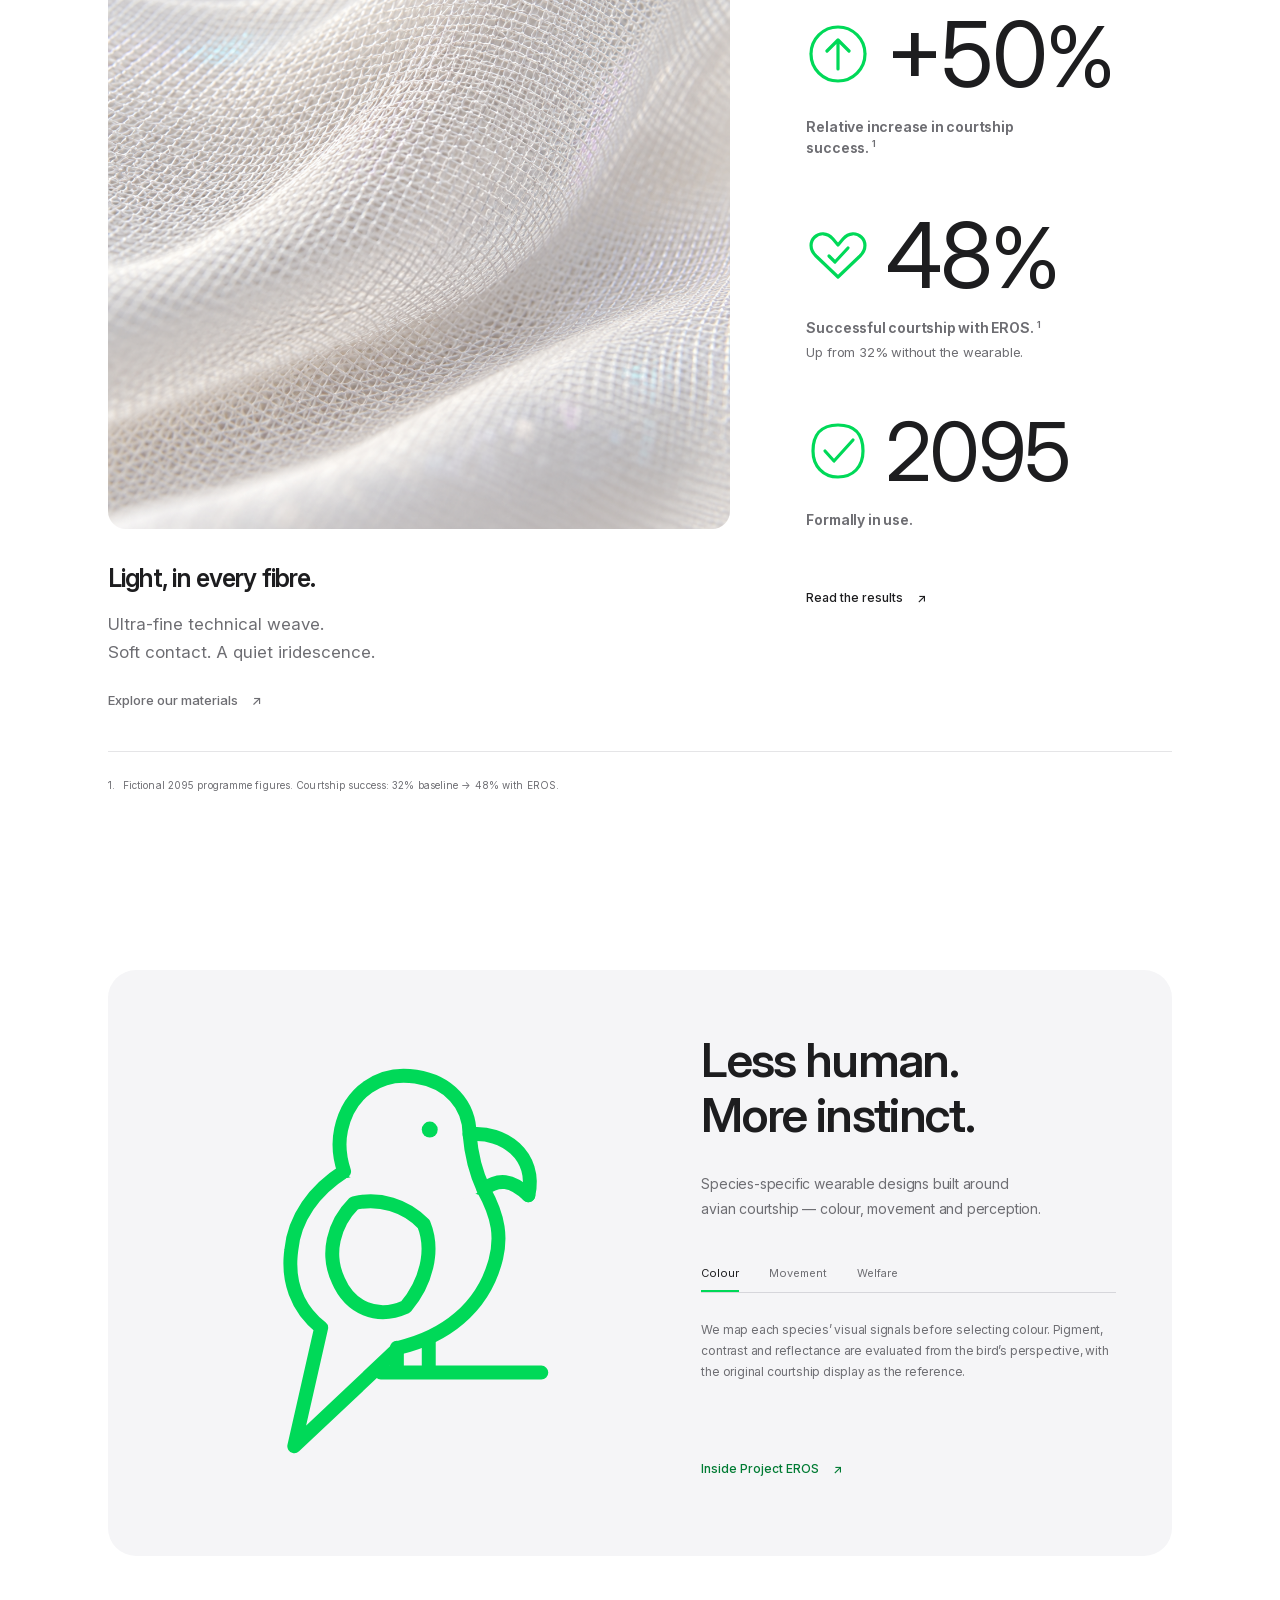
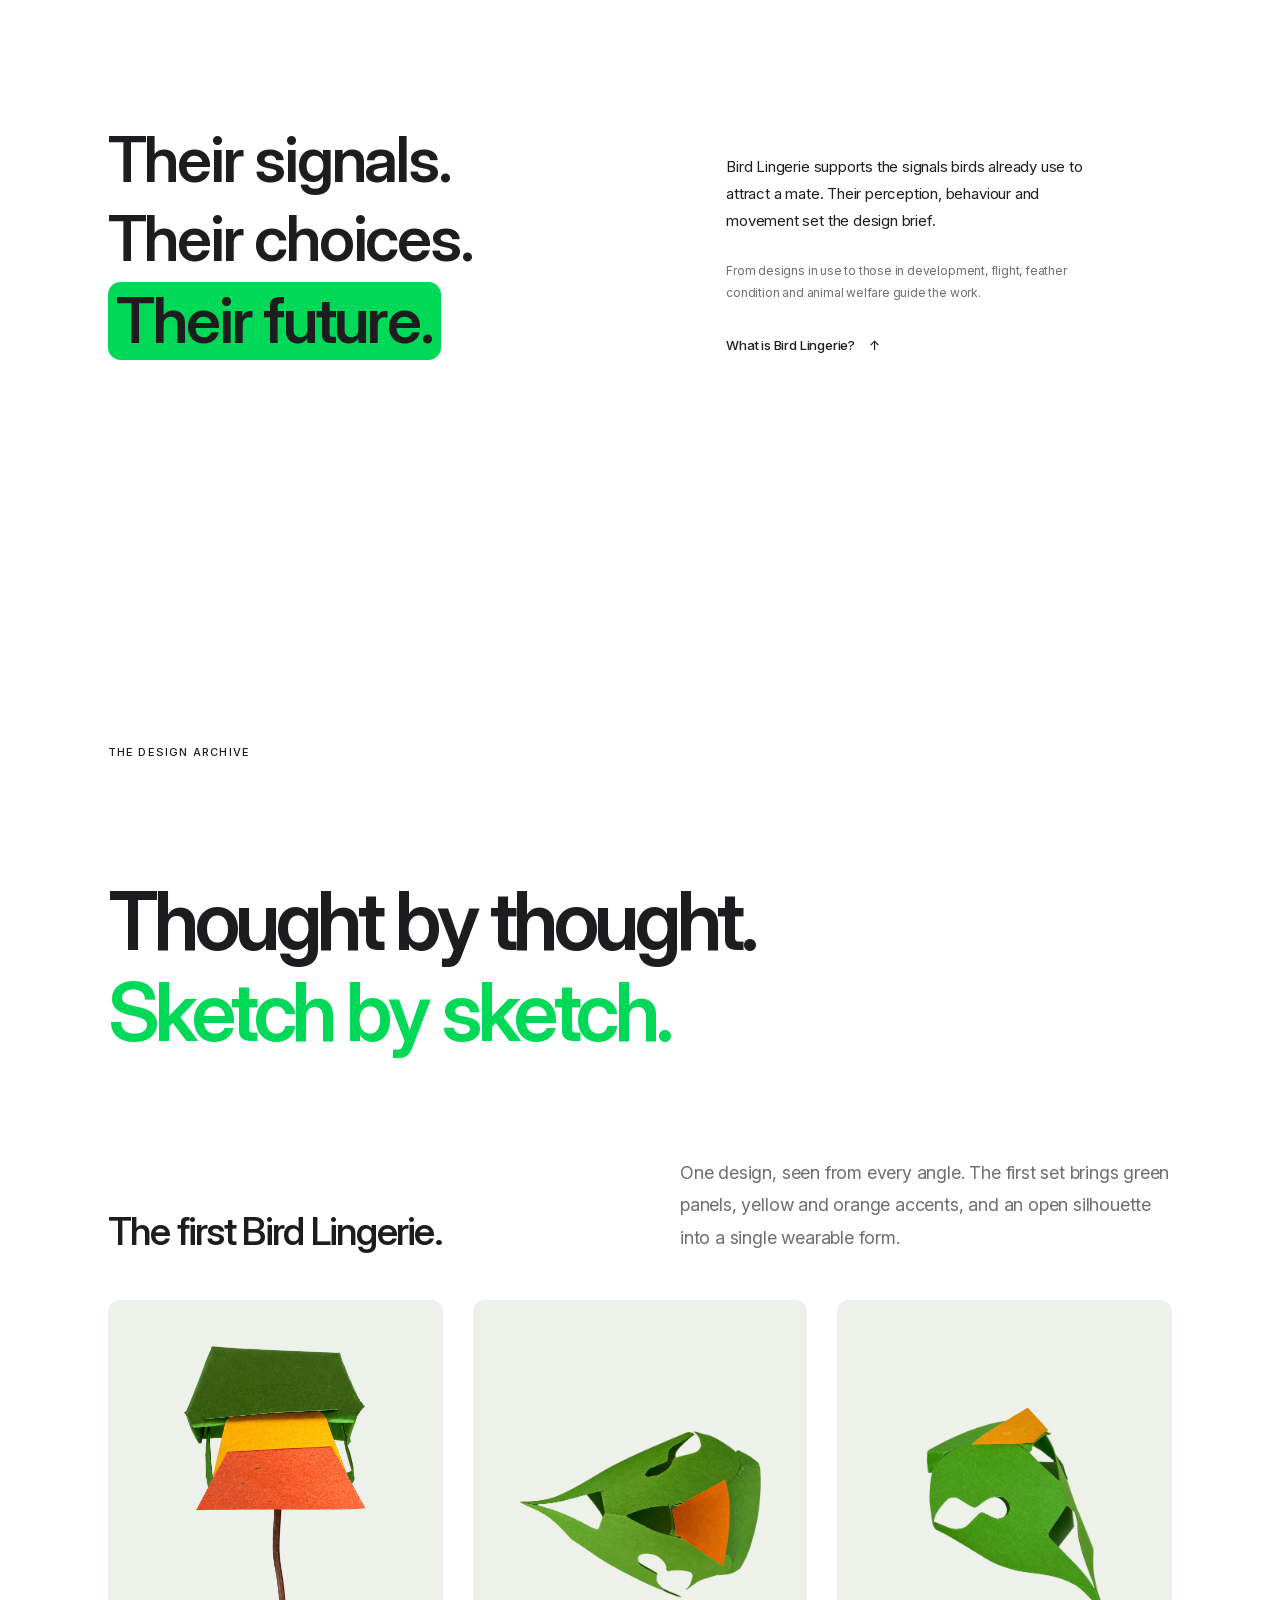
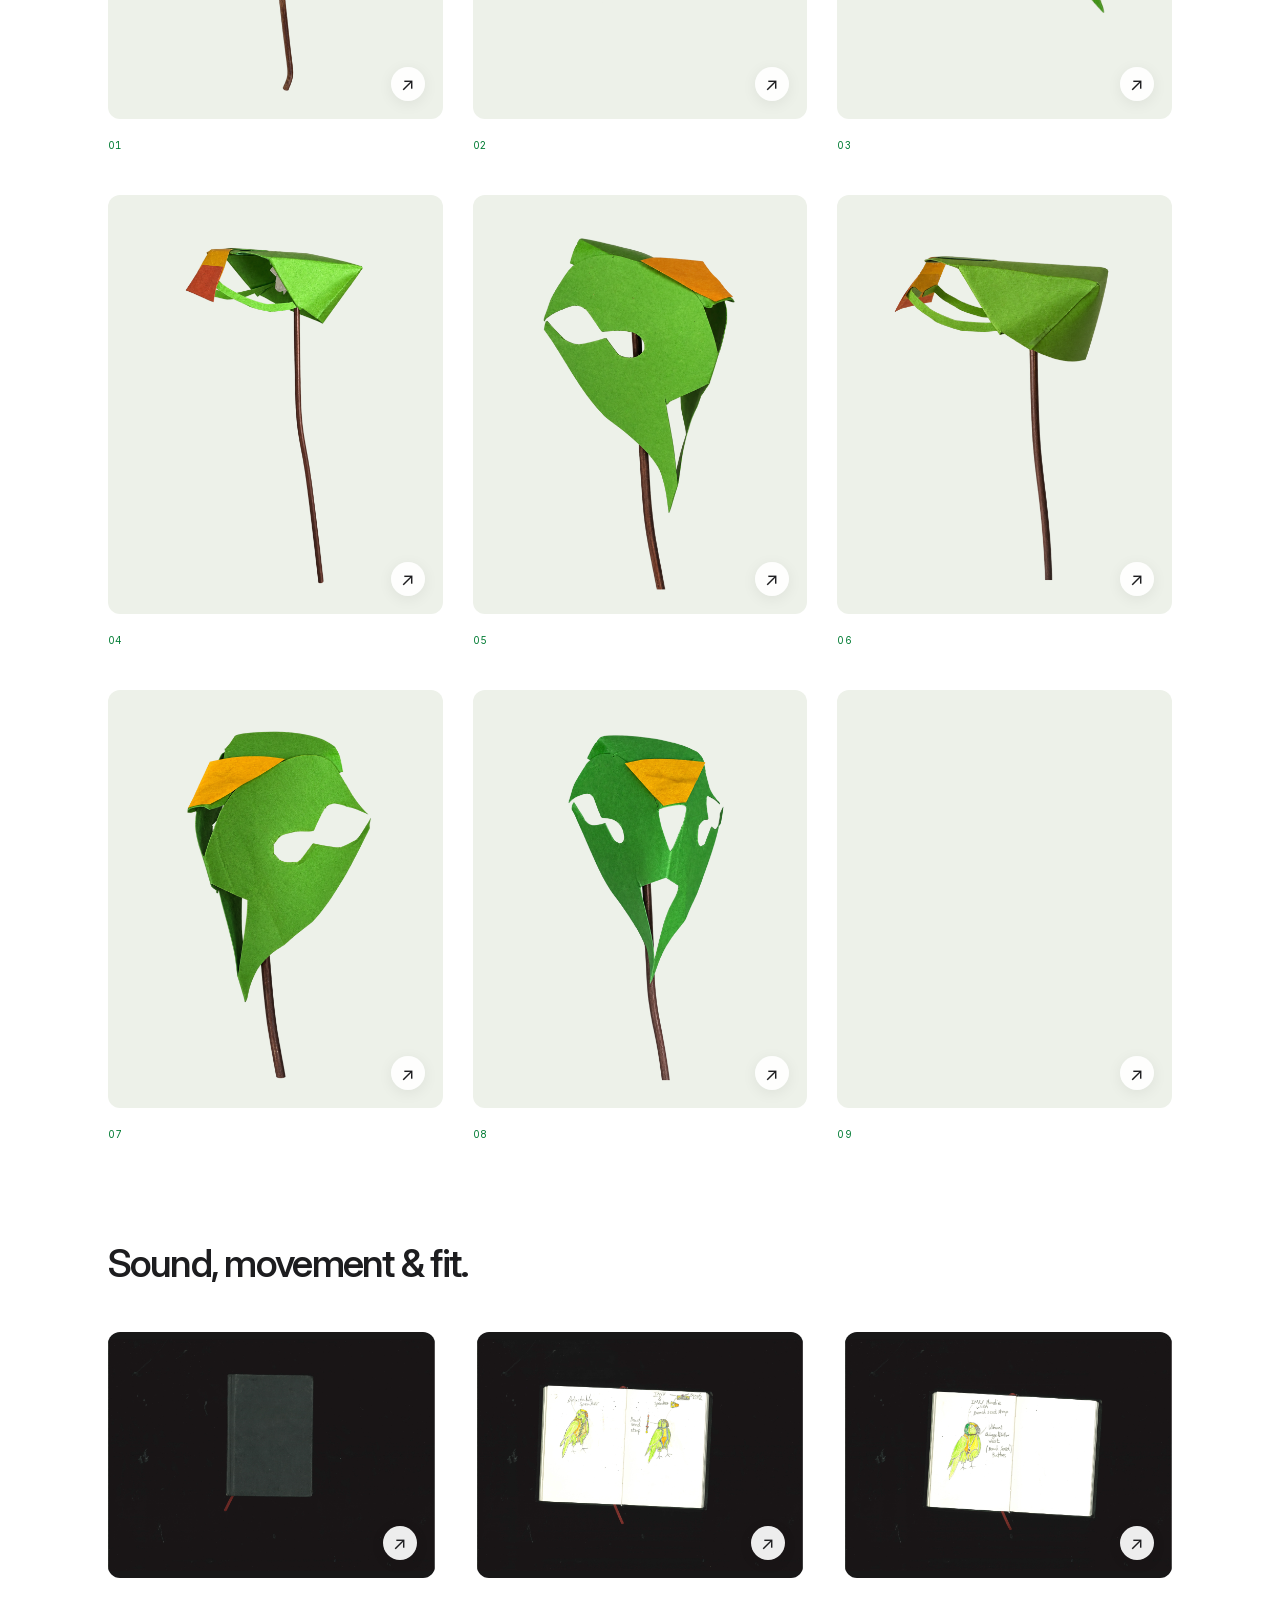
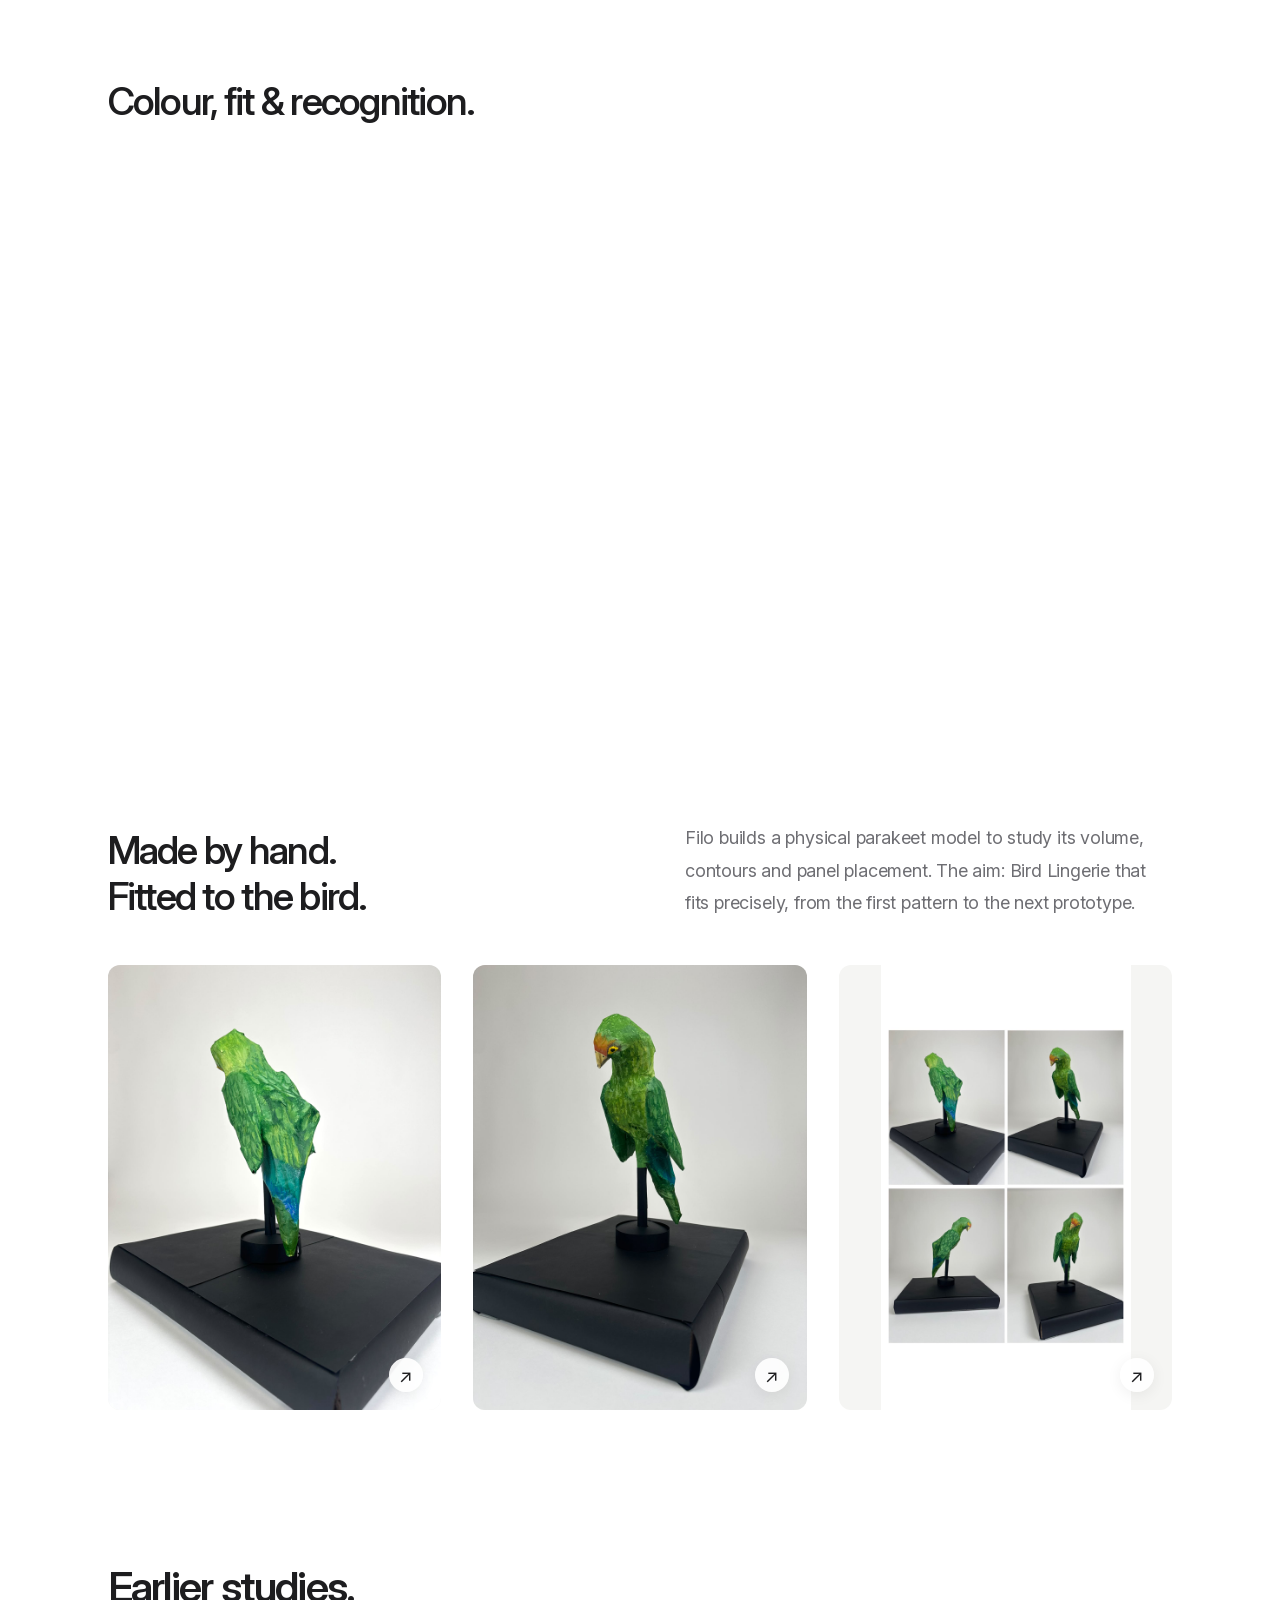
==== commit a32c5fae: "Simplify first Bird Lingerie photo labels and viewer Keep 01–09 beneath the studio product photos an" ====
--- a/index.html
+++ b/index.html
@@ -228,15 +228,15 @@
         <div class="archive-heading reveal"><div><h2 id="research-title">Thought by thought.<br><span>Sketch by sketch.</span></h2></div></div>
         <div class="studio-product-heading"><h3 class="notebook-group-title" id="first-bird-lingerie-title">The first Bird Lingerie.</h3><p>One design, seen from every angle. The first set brings green panels, yellow and orange accents, and an open silhouette into a single wearable form.</p></div>
         <div class="sketch-grid studio-products" id="first-bird-lingerie" aria-labelledby="first-bird-lingerie-title">
-          <figure class="sketch-card studio-product-card reveal"><button class="sketch-image studio-product-image" data-archive="bird-lingerie-first-01" aria-label="Enlarge Front / colour panels"><img src="assets/bird-lingerie-first-01.png" alt="Front view of the first Bird Lingerie design, with a green upper panel, yellow and orange accent panels and the original support stick." loading="lazy" decoding="async" data-archive-source="bird-lingerie-first-01" data-archive-order="-12" data-archive-title="Front / colour panels" data-archive-caption="Front view of the first Bird Lingerie design, with a green upper panel, yellow and orange accent panels and the original support stick." data-archive-kind="FIRST BIRD LINGERIE / STUDIO PHOTOGRAPHY" data-archive-orientation=""><span class="sketch-expand" aria-hidden="true">↗</span></button><figcaption><span class="studio-view-number" aria-hidden="true">01</span><h4>Front / colour panels</h4></figcaption></figure>
-          <figure class="sketch-card studio-product-card reveal"><button class="sketch-image studio-product-image" data-archive="bird-lingerie-first-02" aria-label="Enlarge From above"><img src="assets/bird-lingerie-first-02.png" alt="Overhead view of the first Bird Lingerie design, showing its green shell, orange panel and open cut-outs." loading="lazy" decoding="async" data-archive-source="bird-lingerie-first-02" data-archive-order="-11" data-archive-title="From above" data-archive-caption="Overhead view of the first Bird Lingerie design, showing its green shell, orange panel and open cut-outs." data-archive-kind="FIRST BIRD LINGERIE / STUDIO PHOTOGRAPHY" data-archive-orientation=""><span class="sketch-expand" aria-hidden="true">↗</span></button><figcaption><span class="studio-view-number" aria-hidden="true">02</span><h4>From above</h4></figcaption></figure>
-          <figure class="sketch-card studio-product-card reveal"><button class="sketch-image studio-product-image" data-archive="bird-lingerie-first-03" aria-label="Enlarge Shape / laid flat"><img src="assets/bird-lingerie-first-03.png" alt="An alternate overhead view of the first Bird Lingerie design, showing the cut-outs and tapered silhouette." loading="lazy" decoding="async" data-archive-source="bird-lingerie-first-03" data-archive-order="-10" data-archive-title="Shape / laid flat" data-archive-caption="An alternate overhead view of the first Bird Lingerie design, showing the cut-outs and tapered silhouette." data-archive-kind="FIRST BIRD LINGERIE / STUDIO PHOTOGRAPHY" data-archive-orientation=""><span class="sketch-expand" aria-hidden="true">↗</span></button><figcaption><span class="studio-view-number" aria-hidden="true">03</span><h4>Shape / laid flat</h4></figcaption></figure>
-          <figure class="sketch-card studio-product-card reveal"><button class="sketch-image studio-product-image" data-archive="bird-lingerie-first-04" aria-label="Enlarge Side / open structure"><img src="assets/bird-lingerie-first-04.png" alt="Side view of the first Bird Lingerie design, with an open strap and the original support stick." loading="lazy" decoding="async" data-archive-source="bird-lingerie-first-04" data-archive-order="-9" data-archive-title="Side / open structure" data-archive-caption="Side view of the first Bird Lingerie design, with an open strap and the original support stick." data-archive-kind="FIRST BIRD LINGERIE / STUDIO PHOTOGRAPHY" data-archive-orientation=""><span class="sketch-expand" aria-hidden="true">↗</span></button><figcaption><span class="studio-view-number" aria-hidden="true">04</span><h4>Side / open structure</h4></figcaption></figure>
-          <figure class="sketch-card studio-product-card reveal"><button class="sketch-image studio-product-image" data-archive="bird-lingerie-first-05" aria-label="Enlarge Cut-outs / close view"><img src="assets/bird-lingerie-first-05.png" alt="Close view of the green cut-out panel and orange accent on the first Bird Lingerie design, with its support stick." loading="lazy" decoding="async" data-archive-source="bird-lingerie-first-05" data-archive-order="-8" data-archive-title="Cut-outs / close view" data-archive-caption="Close view of the green cut-out panel and orange accent on the first Bird Lingerie design, with its support stick." data-archive-kind="FIRST BIRD LINGERIE / STUDIO PHOTOGRAPHY" data-archive-orientation=""><span class="sketch-expand" aria-hidden="true">↗</span></button><figcaption><span class="studio-view-number" aria-hidden="true">05</span><h4>Cut-outs / close view</h4></figcaption></figure>
-          <figure class="sketch-card studio-product-card reveal"><button class="sketch-image studio-product-image" data-archive="bird-lingerie-first-06" aria-label="Enlarge Side / panel profile"><img src="assets/bird-lingerie-first-06.png" alt="An alternate side profile of the first Bird Lingerie design, showing layered panels and the support stick." loading="lazy" decoding="async" data-archive-source="bird-lingerie-first-06" data-archive-order="-7" data-archive-title="Side / panel profile" data-archive-caption="An alternate side profile of the first Bird Lingerie design, showing layered panels and the support stick." data-archive-kind="FIRST BIRD LINGERIE / STUDIO PHOTOGRAPHY" data-archive-orientation=""><span class="sketch-expand" aria-hidden="true">↗</span></button><figcaption><span class="studio-view-number" aria-hidden="true">06</span><h4>Side / panel profile</h4></figcaption></figure>
-          <figure class="sketch-card studio-product-card reveal"><button class="sketch-image studio-product-image" data-archive="bird-lingerie-first-07" aria-label="Enlarge Reverse / contour"><img src="assets/bird-lingerie-first-07.png" alt="Reverse three-quarter view of the first Bird Lingerie design, showing its curved green panel, opening and support stick." loading="lazy" decoding="async" data-archive-source="bird-lingerie-first-07" data-archive-order="-6" data-archive-title="Reverse / contour" data-archive-caption="Reverse three-quarter view of the first Bird Lingerie design, showing its curved green panel, opening and support stick." data-archive-kind="FIRST BIRD LINGERIE / STUDIO PHOTOGRAPHY" data-archive-orientation=""><span class="sketch-expand" aria-hidden="true">↗</span></button><figcaption><span class="studio-view-number" aria-hidden="true">07</span><h4>Reverse / contour</h4></figcaption></figure>
-          <figure class="sketch-card studio-product-card reveal"><button class="sketch-image studio-product-image" data-archive="bird-lingerie-first-08" aria-label="Enlarge Front / tapered form"><img src="assets/bird-lingerie-first-08.png" alt="Front view of the tapered green Bird Lingerie panel, its paired openings and orange accent, on the support stick." loading="lazy" decoding="async" data-archive-source="bird-lingerie-first-08" data-archive-order="-5" data-archive-title="Front / tapered form" data-archive-caption="Front view of the tapered green Bird Lingerie panel, its paired openings and orange accent, on the support stick." data-archive-kind="FIRST BIRD LINGERIE / STUDIO PHOTOGRAPHY" data-archive-orientation=""><span class="sketch-expand" aria-hidden="true">↗</span></button><figcaption><span class="studio-view-number" aria-hidden="true">08</span><h4>Front / tapered form</h4></figcaption></figure>
-          <figure class="sketch-card studio-product-card reveal"><button class="sketch-image studio-product-image" data-archive="bird-lingerie-first-09" aria-label="Enlarge Construction / at rest"><img src="assets/bird-lingerie-first-09.png" alt="The first Bird Lingerie design at rest, showing the open strap and the yellow and orange front panels." loading="lazy" decoding="async" data-archive-source="bird-lingerie-first-09" data-archive-order="-4" data-archive-title="Construction / at rest" data-archive-caption="The first Bird Lingerie design at rest, showing the open strap and the yellow and orange front panels." data-archive-kind="FIRST BIRD LINGERIE / STUDIO PHOTOGRAPHY" data-archive-orientation=""><span class="sketch-expand" aria-hidden="true">↗</span></button><figcaption><span class="studio-view-number" aria-hidden="true">09</span><h4>Construction / at rest</h4></figcaption></figure>
+          <figure class="sketch-card studio-product-card reveal"><button class="sketch-image studio-product-image" data-archive="bird-lingerie-first-01" aria-label="Enlarge Front / colour panels"><img src="assets/bird-lingerie-first-01.png" alt="Front view of the first Bird Lingerie design, with a green upper panel, yellow and orange accent panels and the original support stick." loading="lazy" decoding="async" data-archive-source="bird-lingerie-first-01" data-archive-order="-12" data-archive-title="Front / colour panels" data-archive-caption="Front view of the first Bird Lingerie design, with a green upper panel, yellow and orange accent panels and the original support stick." data-archive-kind="FIRST BIRD LINGERIE / STUDIO PHOTOGRAPHY" data-archive-orientation=""><span class="sketch-expand" aria-hidden="true">↗</span></button><figcaption><span class="studio-view-number" aria-hidden="true">01</span></figcaption></figure>
+          <figure class="sketch-card studio-product-card reveal"><button class="sketch-image studio-product-image" data-archive="bird-lingerie-first-02" aria-label="Enlarge From above"><img src="assets/bird-lingerie-first-02.png" alt="Overhead view of the first Bird Lingerie design, showing its green shell, orange panel and open cut-outs." loading="lazy" decoding="async" data-archive-source="bird-lingerie-first-02" data-archive-order="-11" data-archive-title="From above" data-archive-caption="Overhead view of the first Bird Lingerie design, showing its green shell, orange panel and open cut-outs." data-archive-kind="FIRST BIRD LINGERIE / STUDIO PHOTOGRAPHY" data-archive-orientation=""><span class="sketch-expand" aria-hidden="true">↗</span></button><figcaption><span class="studio-view-number" aria-hidden="true">02</span></figcaption></figure>
+          <figure class="sketch-card studio-product-card reveal"><button class="sketch-image studio-product-image" data-archive="bird-lingerie-first-03" aria-label="Enlarge Shape / laid flat"><img src="assets/bird-lingerie-first-03.png" alt="An alternate overhead view of the first Bird Lingerie design, showing the cut-outs and tapered silhouette." loading="lazy" decoding="async" data-archive-source="bird-lingerie-first-03" data-archive-order="-10" data-archive-title="Shape / laid flat" data-archive-caption="An alternate overhead view of the first Bird Lingerie design, showing the cut-outs and tapered silhouette." data-archive-kind="FIRST BIRD LINGERIE / STUDIO PHOTOGRAPHY" data-archive-orientation=""><span class="sketch-expand" aria-hidden="true">↗</span></button><figcaption><span class="studio-view-number" aria-hidden="true">03</span></figcaption></figure>
+          <figure class="sketch-card studio-product-card reveal"><button class="sketch-image studio-product-image" data-archive="bird-lingerie-first-04" aria-label="Enlarge Side / open structure"><img src="assets/bird-lingerie-first-04.png" alt="Side view of the first Bird Lingerie design, with an open strap and the original support stick." loading="lazy" decoding="async" data-archive-source="bird-lingerie-first-04" data-archive-order="-9" data-archive-title="Side / open structure" data-archive-caption="Side view of the first Bird Lingerie design, with an open strap and the original support stick." data-archive-kind="FIRST BIRD LINGERIE / STUDIO PHOTOGRAPHY" data-archive-orientation=""><span class="sketch-expand" aria-hidden="true">↗</span></button><figcaption><span class="studio-view-number" aria-hidden="true">04</span></figcaption></figure>
+          <figure class="sketch-card studio-product-card reveal"><button class="sketch-image studio-product-image" data-archive="bird-lingerie-first-05" aria-label="Enlarge Cut-outs / close view"><img src="assets/bird-lingerie-first-05.png" alt="Close view of the green cut-out panel and orange accent on the first Bird Lingerie design, with its support stick." loading="lazy" decoding="async" data-archive-source="bird-lingerie-first-05" data-archive-order="-8" data-archive-title="Cut-outs / close view" data-archive-caption="Close view of the green cut-out panel and orange accent on the first Bird Lingerie design, with its support stick." data-archive-kind="FIRST BIRD LINGERIE / STUDIO PHOTOGRAPHY" data-archive-orientation=""><span class="sketch-expand" aria-hidden="true">↗</span></button><figcaption><span class="studio-view-number" aria-hidden="true">05</span></figcaption></figure>
+          <figure class="sketch-card studio-product-card reveal"><button class="sketch-image studio-product-image" data-archive="bird-lingerie-first-06" aria-label="Enlarge Side / panel profile"><img src="assets/bird-lingerie-first-06.png" alt="An alternate side profile of the first Bird Lingerie design, showing layered panels and the support stick." loading="lazy" decoding="async" data-archive-source="bird-lingerie-first-06" data-archive-order="-7" data-archive-title="Side / panel profile" data-archive-caption="An alternate side profile of the first Bird Lingerie design, showing layered panels and the support stick." data-archive-kind="FIRST BIRD LINGERIE / STUDIO PHOTOGRAPHY" data-archive-orientation=""><span class="sketch-expand" aria-hidden="true">↗</span></button><figcaption><span class="studio-view-number" aria-hidden="true">06</span></figcaption></figure>
+          <figure class="sketch-card studio-product-card reveal"><button class="sketch-image studio-product-image" data-archive="bird-lingerie-first-07" aria-label="Enlarge Reverse / contour"><img src="assets/bird-lingerie-first-07.png" alt="Reverse three-quarter view of the first Bird Lingerie design, showing its curved green panel, opening and support stick." loading="lazy" decoding="async" data-archive-source="bird-lingerie-first-07" data-archive-order="-6" data-archive-title="Reverse / contour" data-archive-caption="Reverse three-quarter view of the first Bird Lingerie design, showing its curved green panel, opening and support stick." data-archive-kind="FIRST BIRD LINGERIE / STUDIO PHOTOGRAPHY" data-archive-orientation=""><span class="sketch-expand" aria-hidden="true">↗</span></button><figcaption><span class="studio-view-number" aria-hidden="true">07</span></figcaption></figure>
+          <figure class="sketch-card studio-product-card reveal"><button class="sketch-image studio-product-image" data-archive="bird-lingerie-first-08" aria-label="Enlarge Front / tapered form"><img src="assets/bird-lingerie-first-08.png" alt="Front view of the tapered green Bird Lingerie panel, its paired openings and orange accent, on the support stick." loading="lazy" decoding="async" data-archive-source="bird-lingerie-first-08" data-archive-order="-5" data-archive-title="Front / tapered form" data-archive-caption="Front view of the tapered green Bird Lingerie panel, its paired openings and orange accent, on the support stick." data-archive-kind="FIRST BIRD LINGERIE / STUDIO PHOTOGRAPHY" data-archive-orientation=""><span class="sketch-expand" aria-hidden="true">↗</span></button><figcaption><span class="studio-view-number" aria-hidden="true">08</span></figcaption></figure>
+          <figure class="sketch-card studio-product-card reveal"><button class="sketch-image studio-product-image" data-archive="bird-lingerie-first-09" aria-label="Enlarge Construction / at rest"><img src="assets/bird-lingerie-first-09.png" alt="The first Bird Lingerie design at rest, showing the open strap and the yellow and orange front panels." loading="lazy" decoding="async" data-archive-source="bird-lingerie-first-09" data-archive-order="-4" data-archive-title="Construction / at rest" data-archive-caption="The first Bird Lingerie design at rest, showing the open strap and the yellow and orange front panels." data-archive-kind="FIRST BIRD LINGERIE / STUDIO PHOTOGRAPHY" data-archive-orientation=""><span class="sketch-expand" aria-hidden="true">↗</span></button><figcaption><span class="studio-view-number" aria-hidden="true">09</span></figcaption></figure>
         </div>
         <h3 class="notebook-group-title" id="phase-two-title">Sound, movement &amp; fit.</h3>
         <div class="sketch-grid notebook-group" aria-labelledby="phase-two-title" id="phase-two-notebook" aria-label="New designer notebook">
--- a/styles.css
+++ b/styles.css
@@ -822,9 +822,12 @@
 .studio-product-image img{object-fit:contain;padding:24px;box-sizing:border-box}
 .studio-product-card figcaption{display:flex;align-items:baseline;gap:14px;margin-top:20px}
 .studio-view-number{font-size:10px;letter-spacing:.05em;color:var(--green-ink);font-variant-numeric:tabular-nums}
-.studio-product-card h4{font-size:16px;font-weight:500;letter-spacing:-.02em;line-height:1.4;margin:0}
 .archive-stage.is-studio{background:#edf1e9}
 .archive-stage.is-studio img{object-fit:contain}
+.archive-viewer.is-image-only #archive-viewer-kind,.archive-viewer.is-image-only .archive-viewer-info>div:first-child,.archive-viewer.is-image-only #archive-position,.archive-viewer.is-image-only .archive-keyboard-note{display:none}
+.archive-viewer.is-image-only .archive-toolbar{justify-content:flex-end}
+.archive-viewer.is-image-only .archive-viewer-info{display:flex;justify-content:center;margin-top:16px}
+.archive-viewer.is-image-only .archive-controls{margin-top:0}
 @media(max-width:1000px){.studio-product-heading{gap:36px}#first-bird-lingerie{gap:30px 20px}.studio-product-image img{padding:18px}}
-@media(max-width:760px){.studio-product-heading{grid-template-columns:1fr;gap:22px;margin:72px 0 32px}.studio-product-heading p{font-size:16px}#first-bird-lingerie{grid-template-columns:repeat(2,minmax(0,1fr));gap:28px 16px}.studio-product-card .studio-product-image{border-radius:8px}.studio-product-image img{padding:12px}.studio-product-card figcaption{gap:8px;margin-top:14px}.studio-product-card h4{font-size:13px}.studio-view-number{font-size:9px}}
+@media(max-width:760px){.studio-product-heading{grid-template-columns:1fr;gap:22px;margin:72px 0 32px}.studio-product-heading p{font-size:16px}#first-bird-lingerie{grid-template-columns:repeat(2,minmax(0,1fr));gap:28px 16px}.studio-product-card .studio-product-image{border-radius:8px}.studio-product-image img{padding:12px}.studio-product-card figcaption{gap:8px;margin-top:14px}.studio-view-number{font-size:9px}}
 @media(max-width:380px){#first-bird-lingerie{grid-template-columns:1fr}.studio-product-image img{padding:22px}}
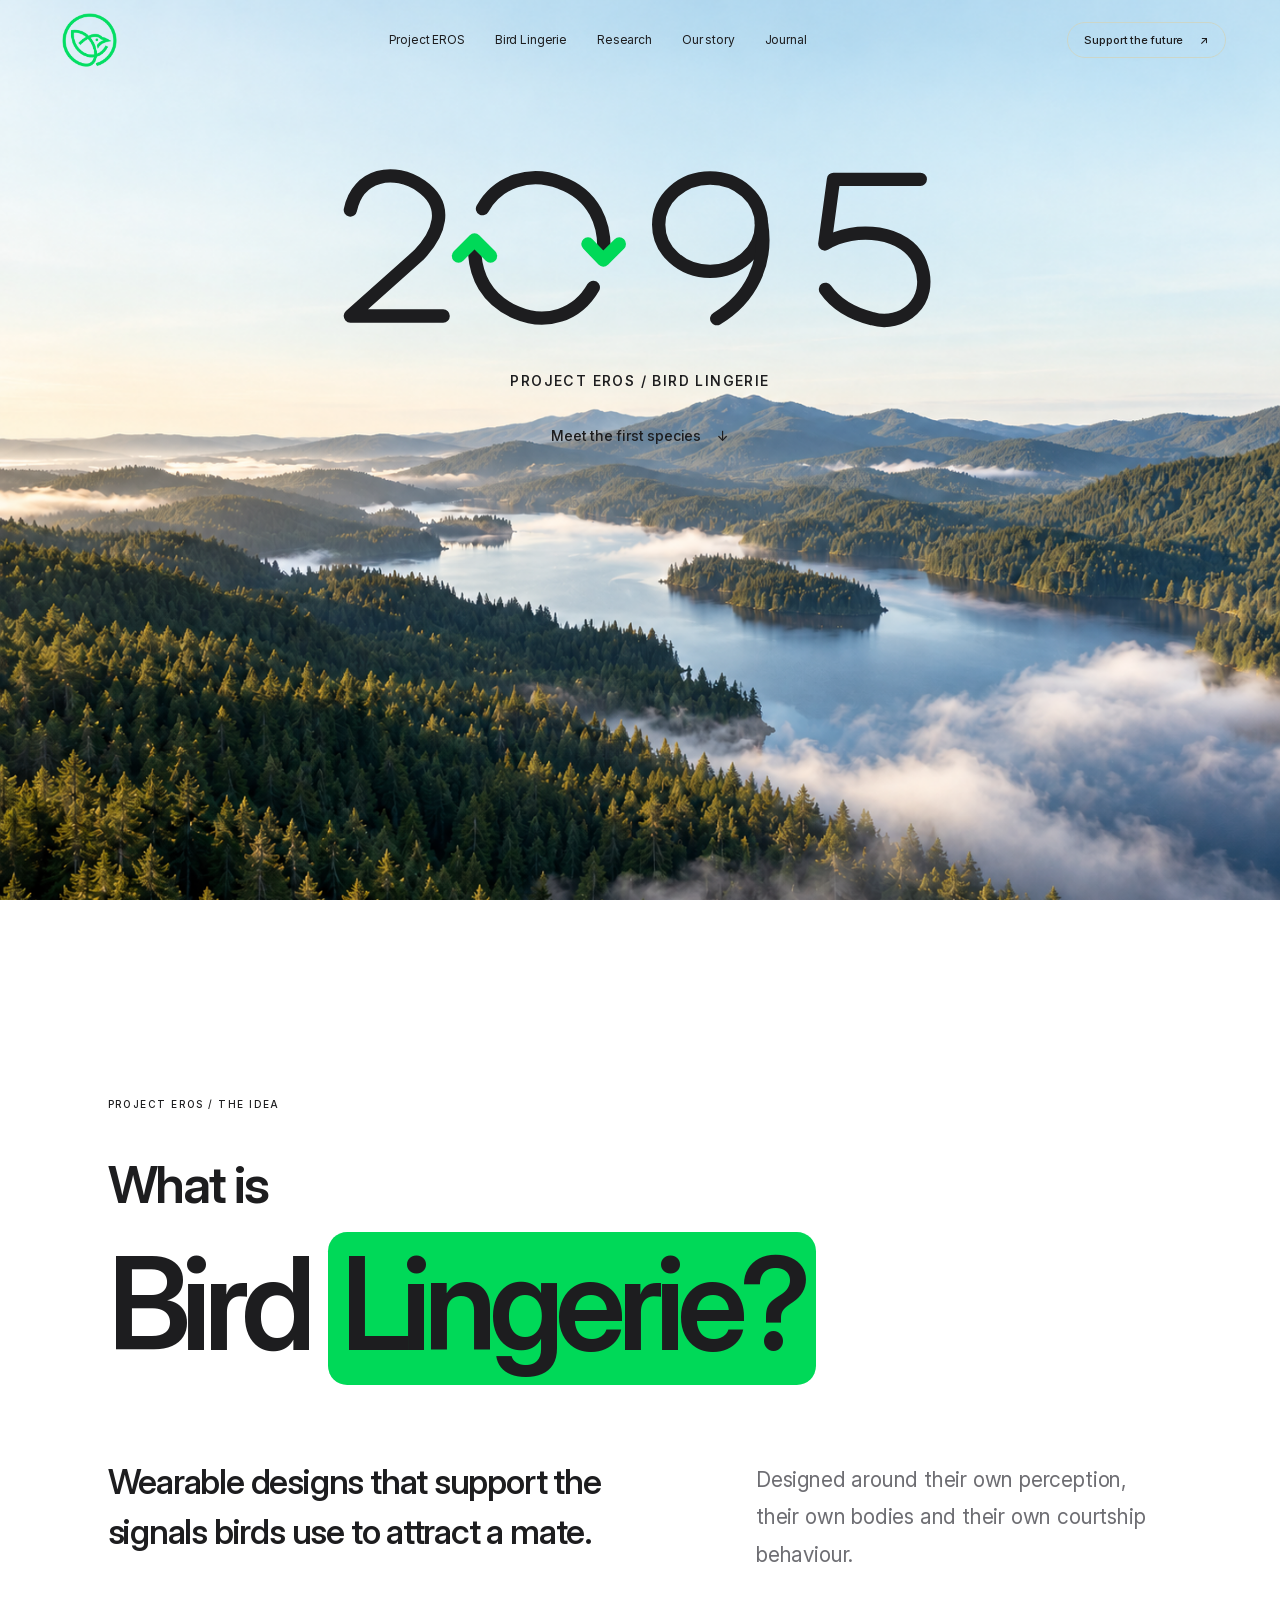
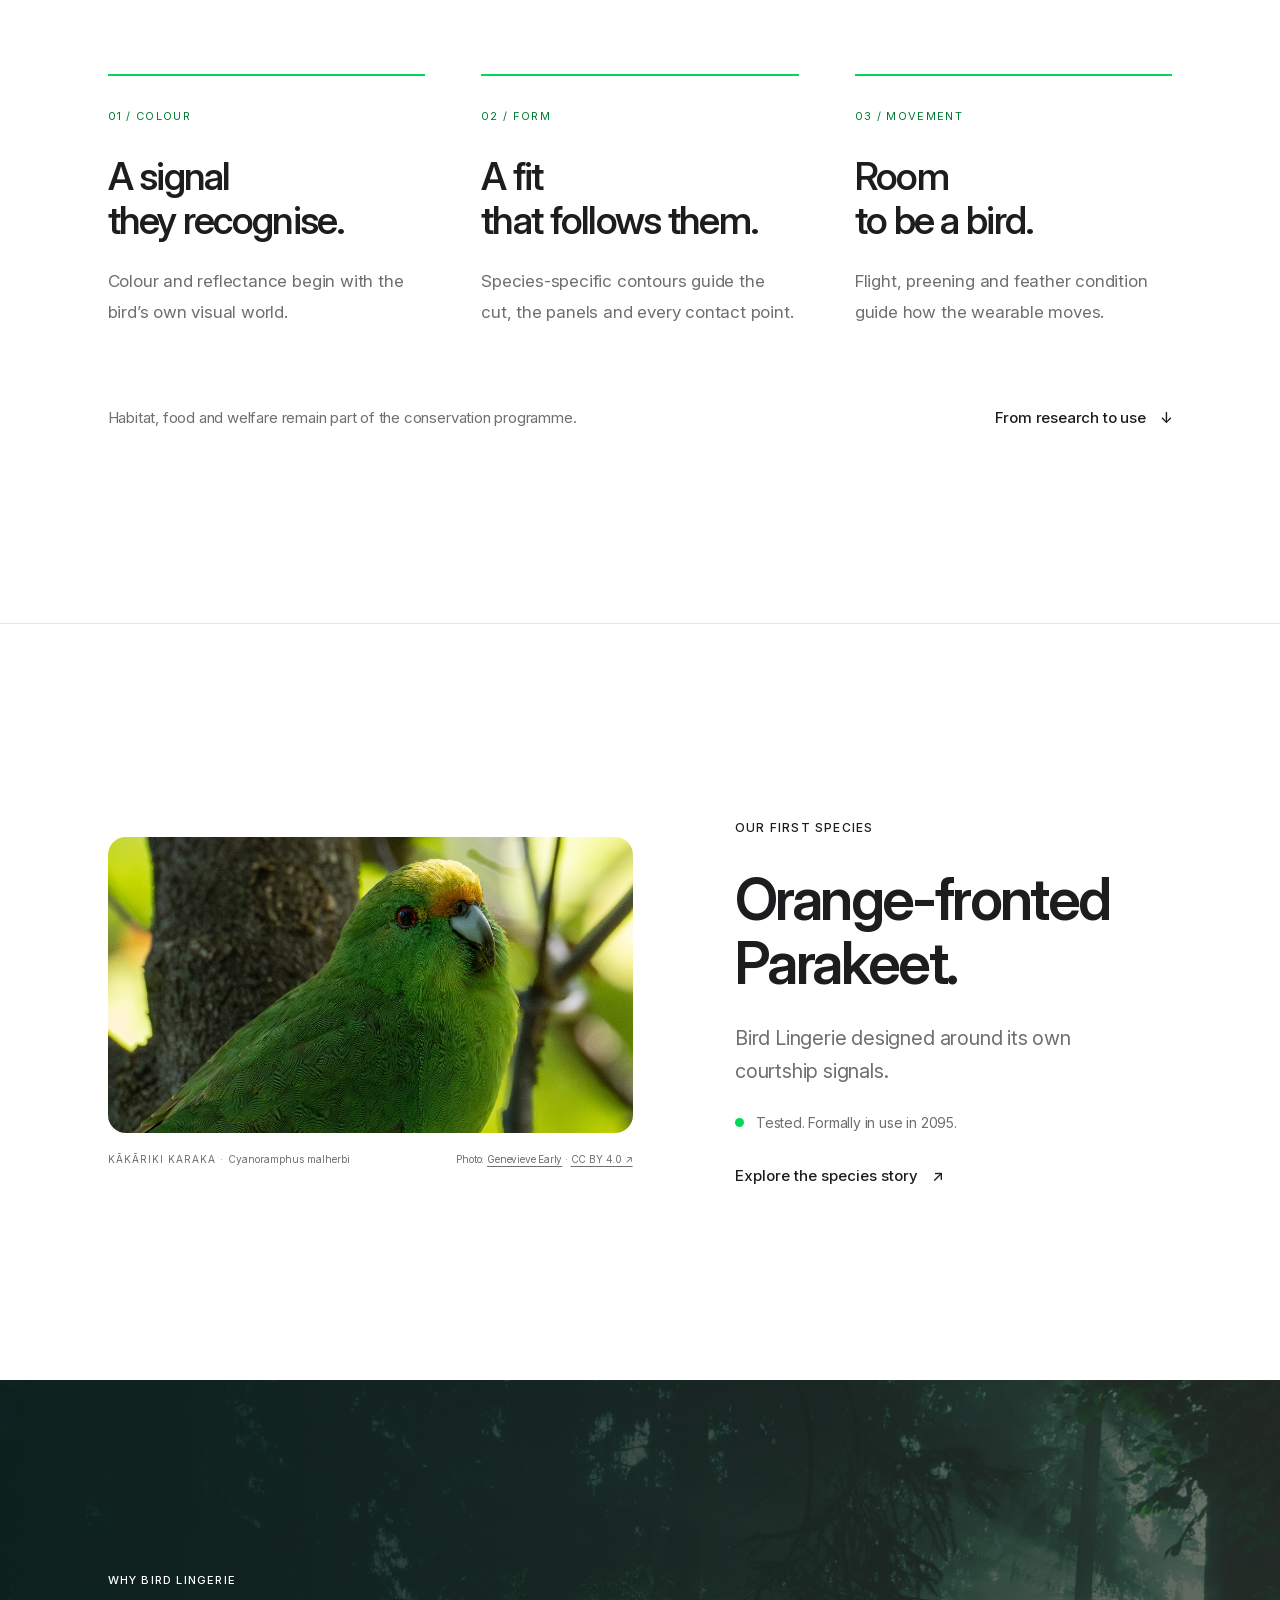
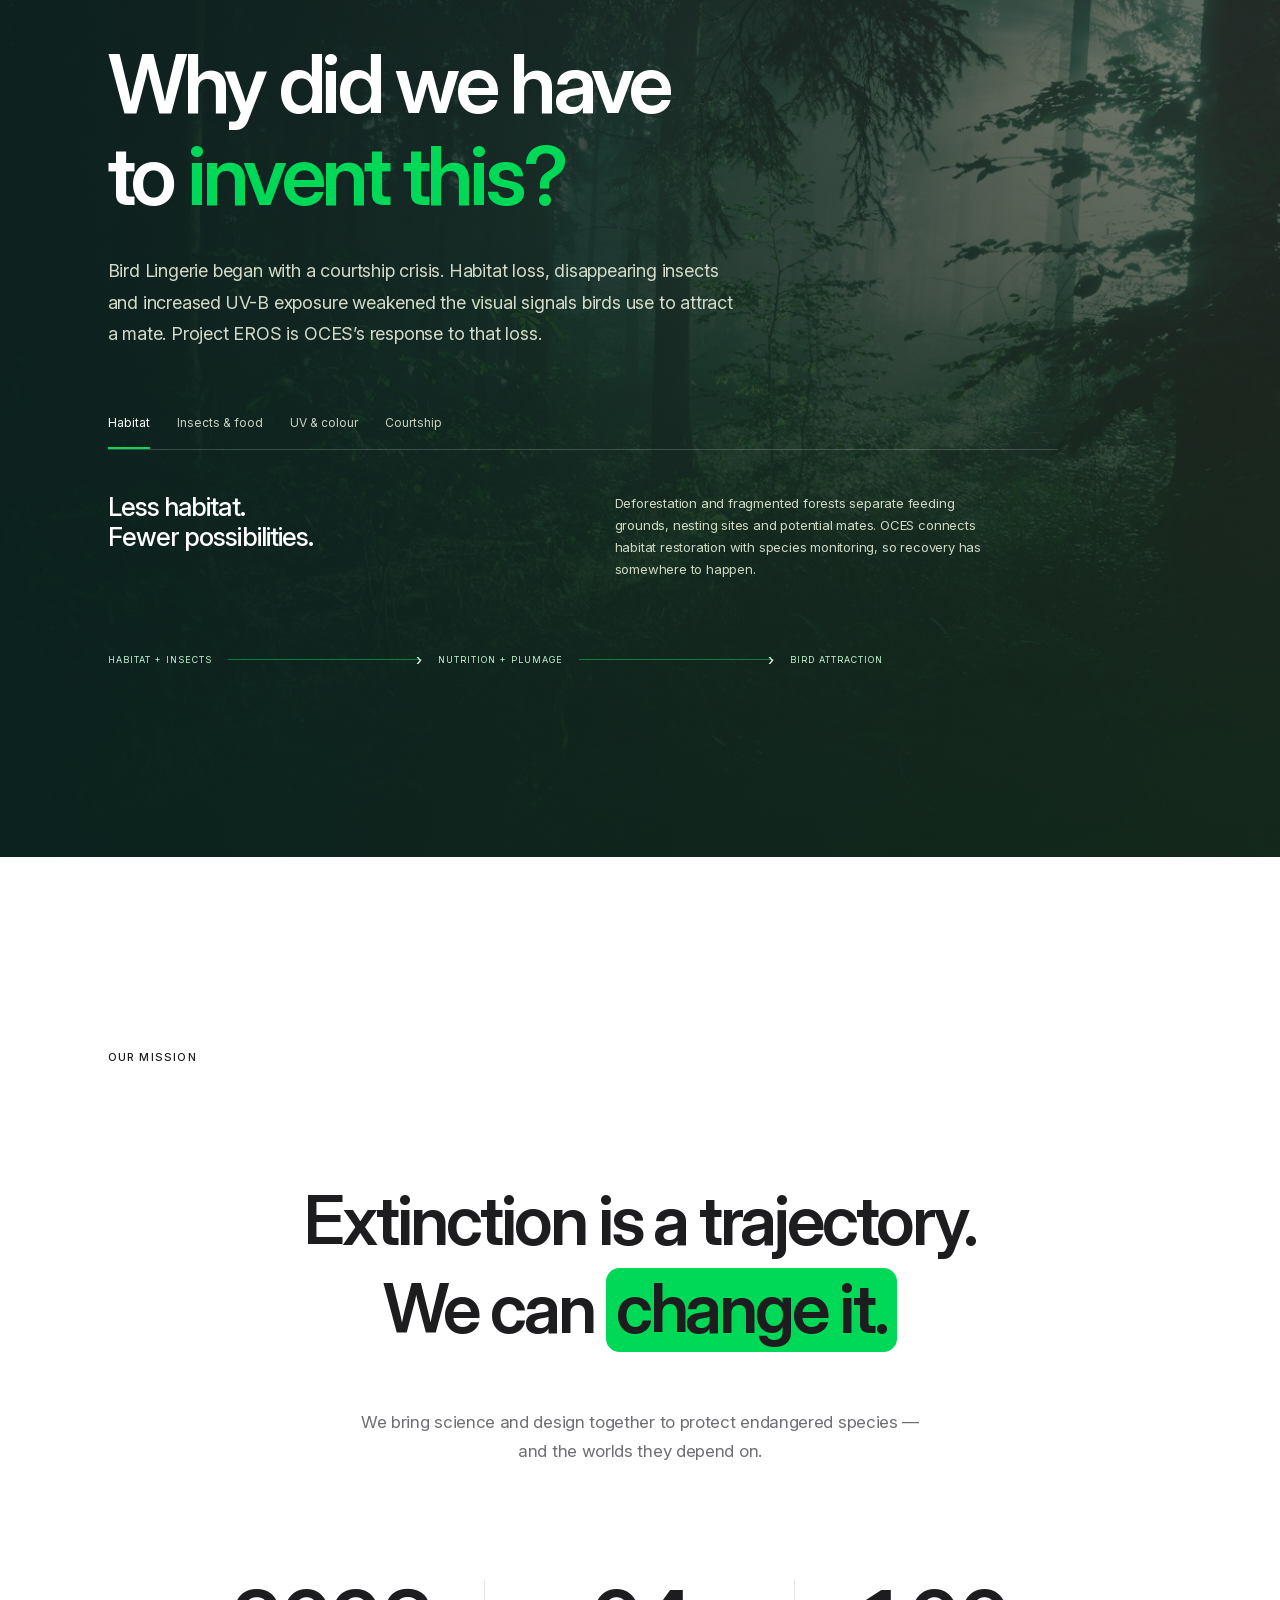
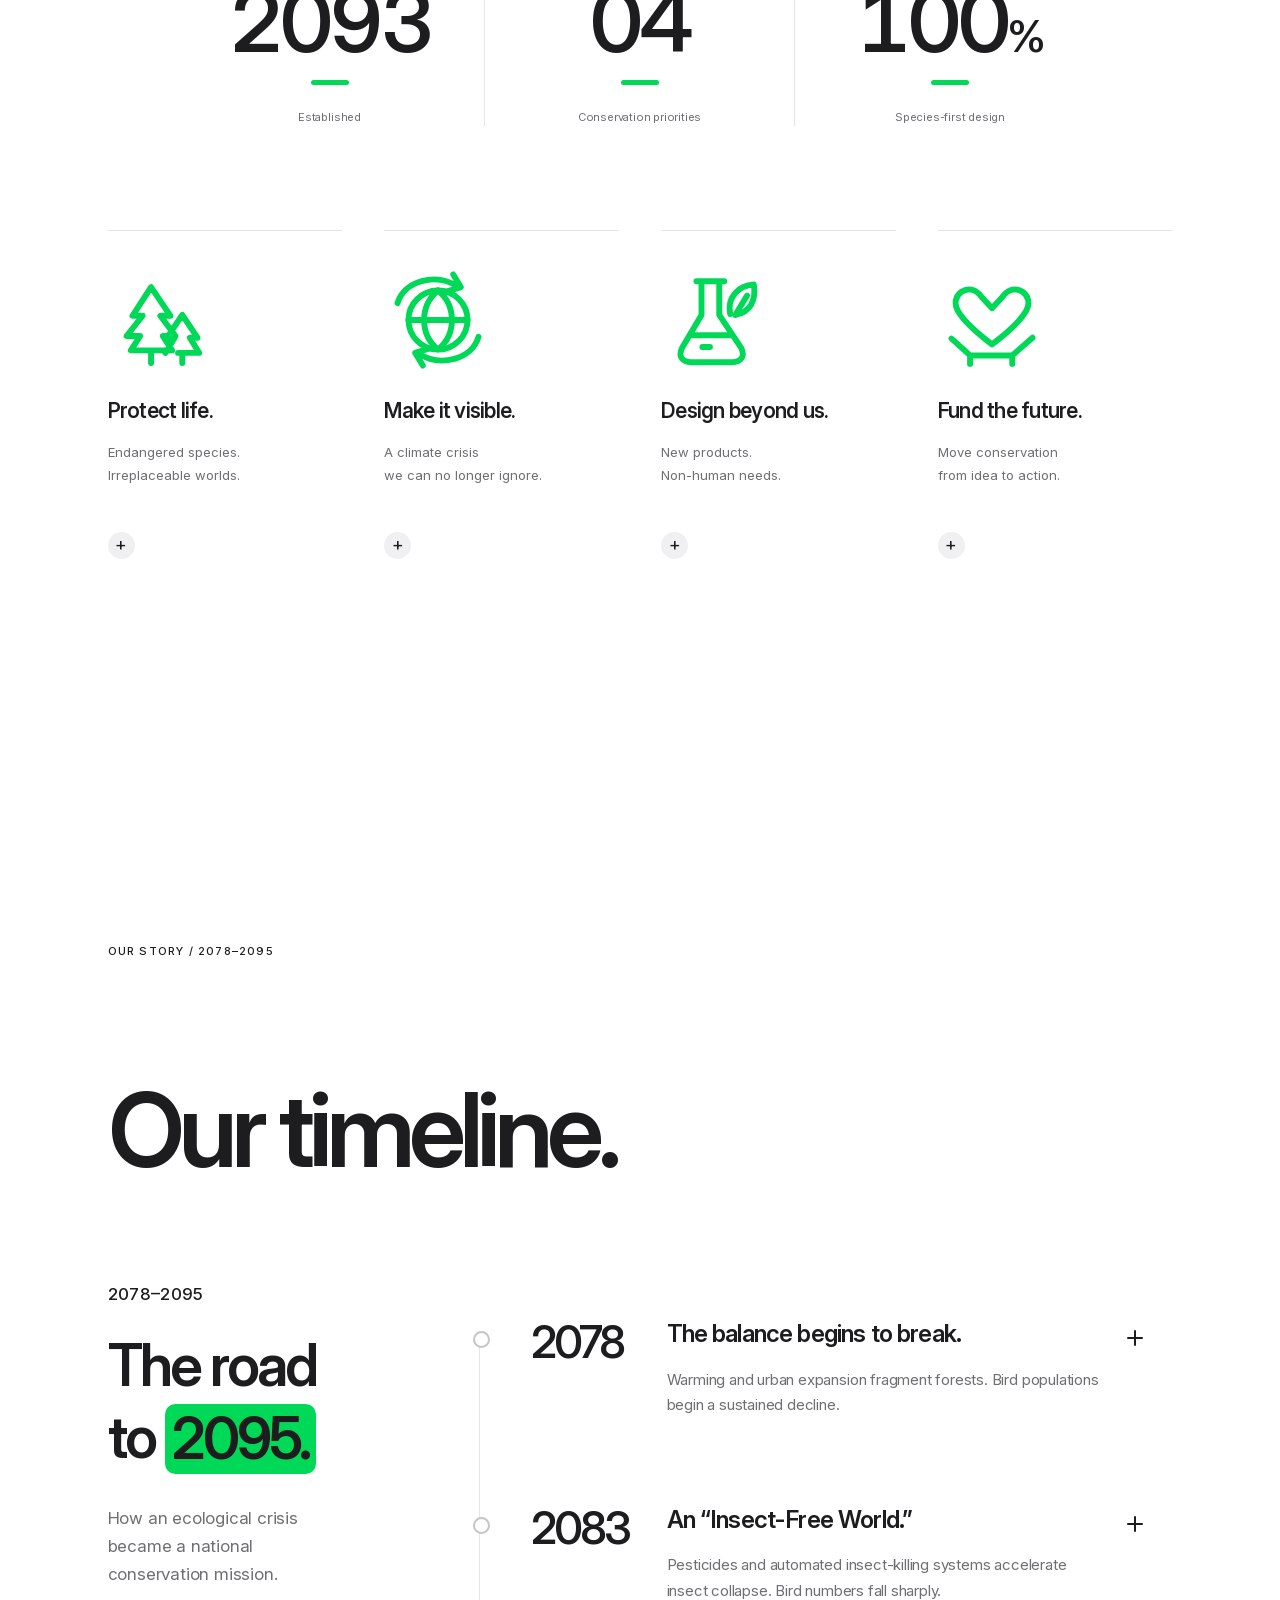
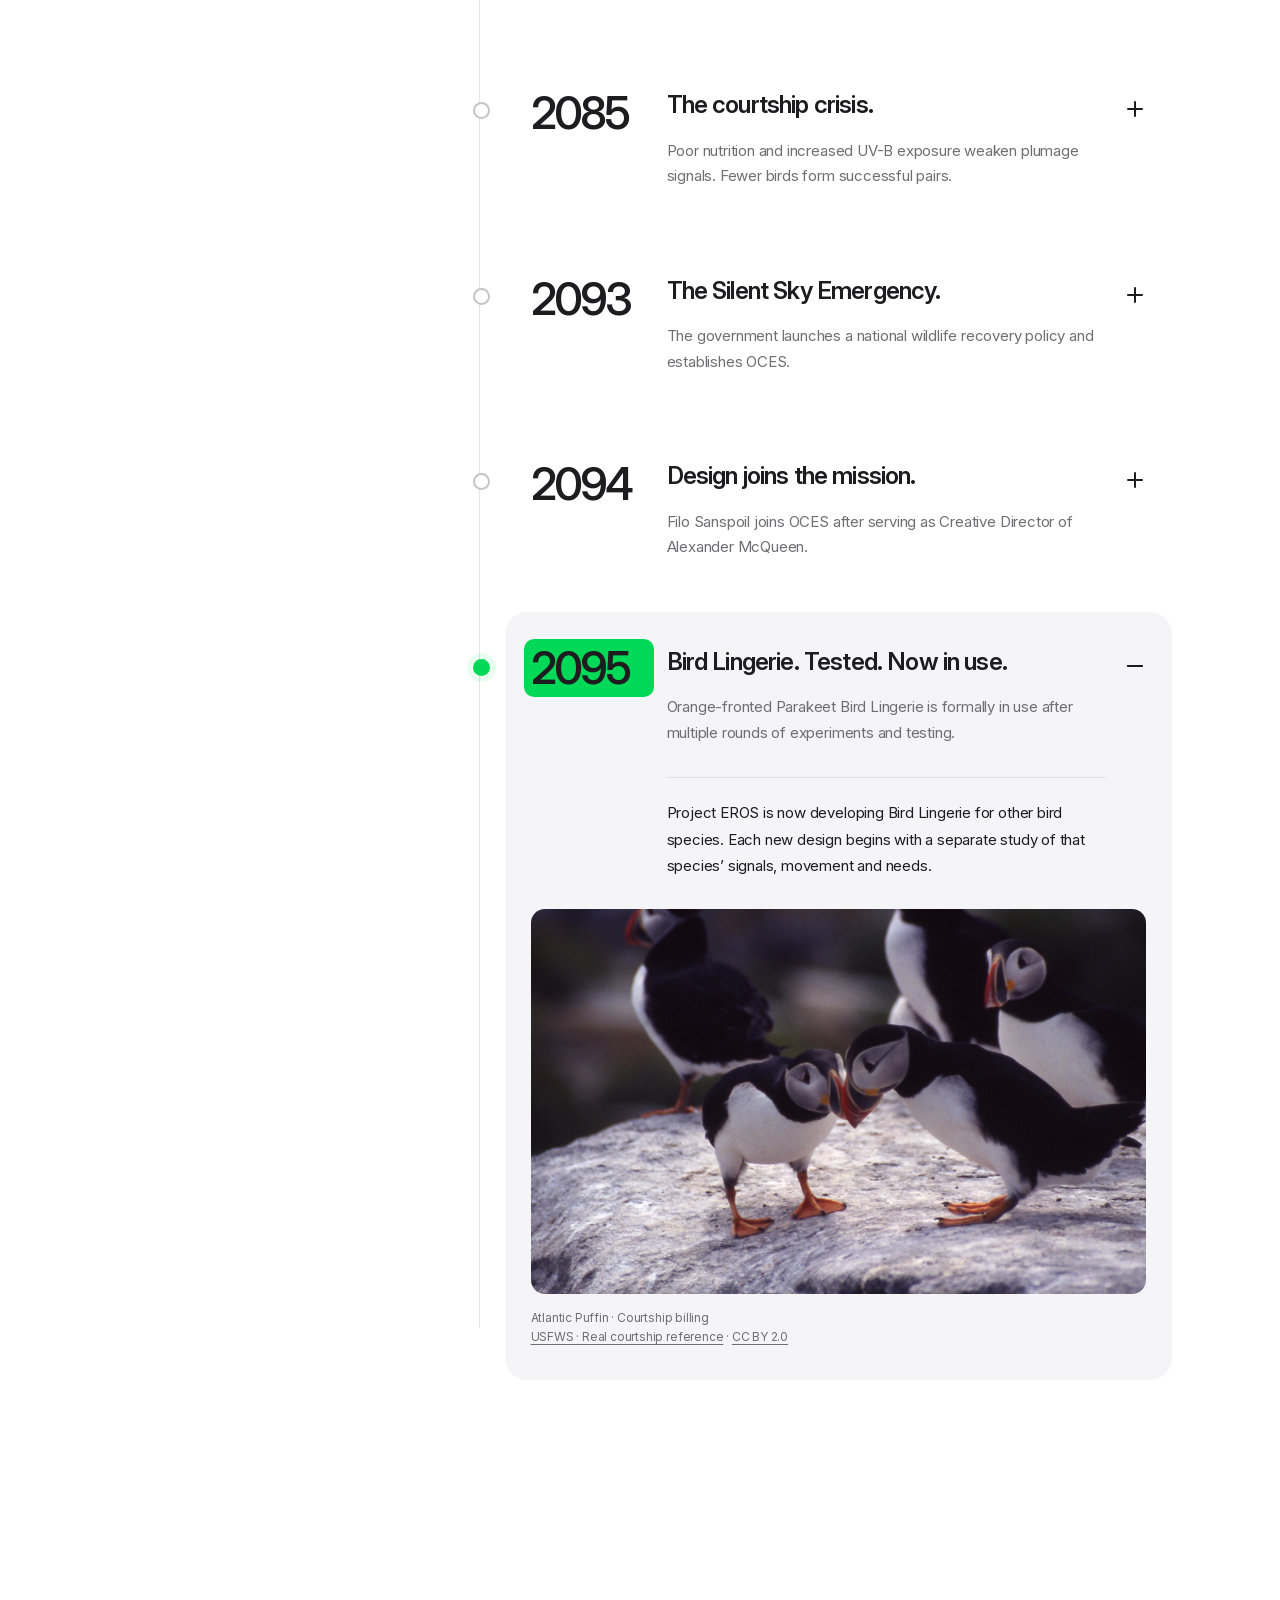
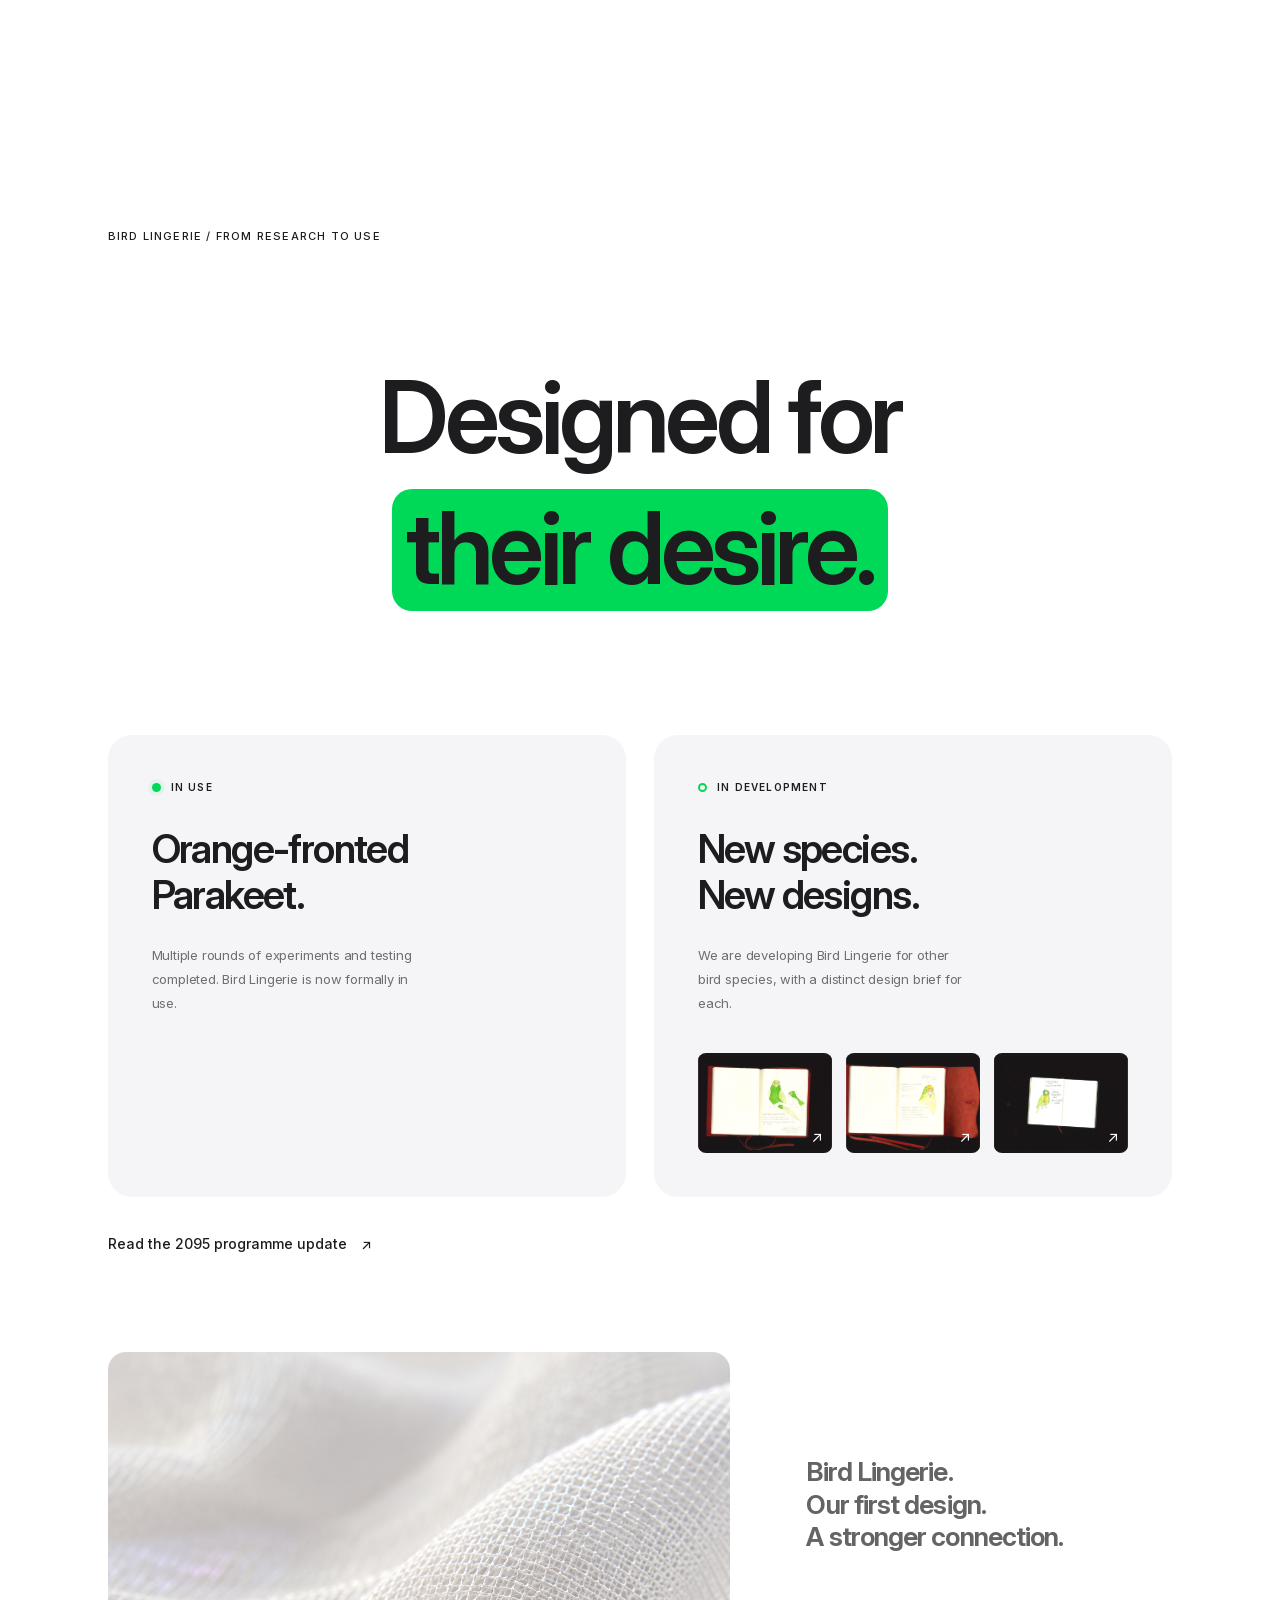
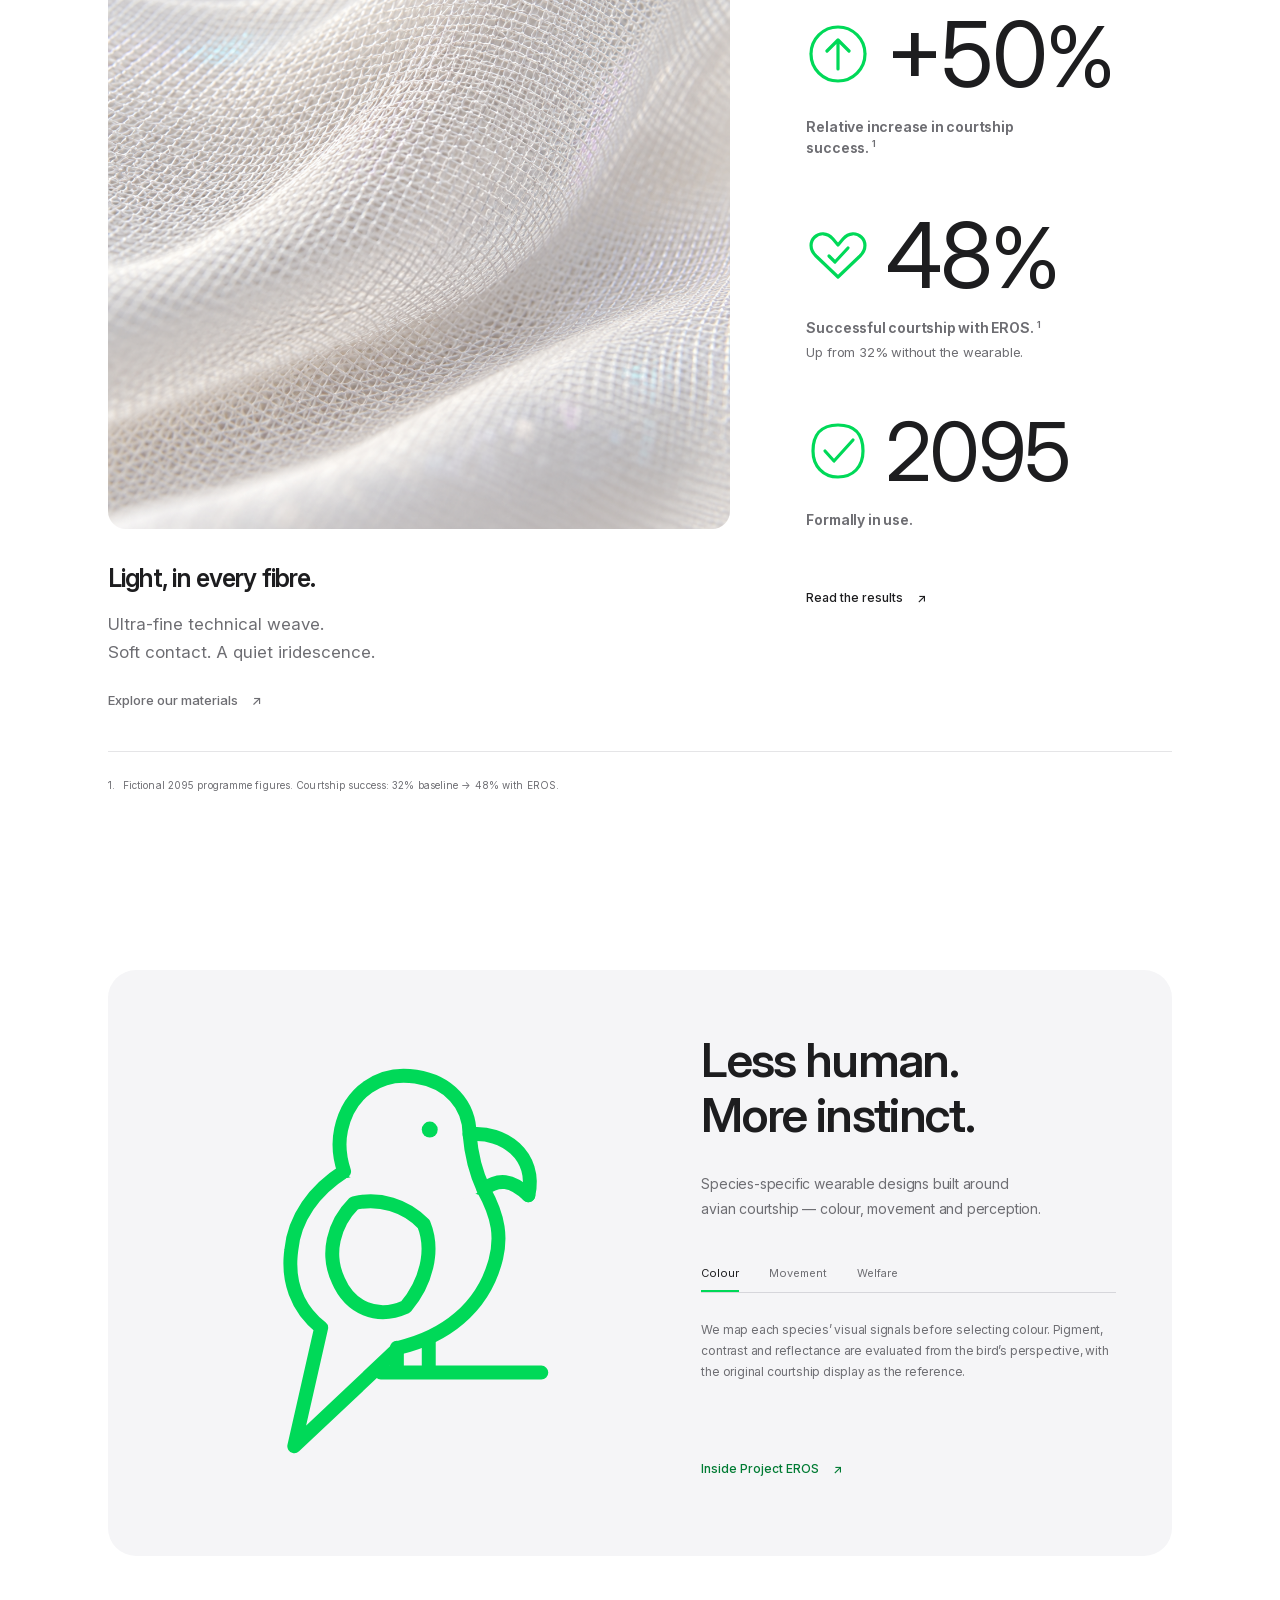
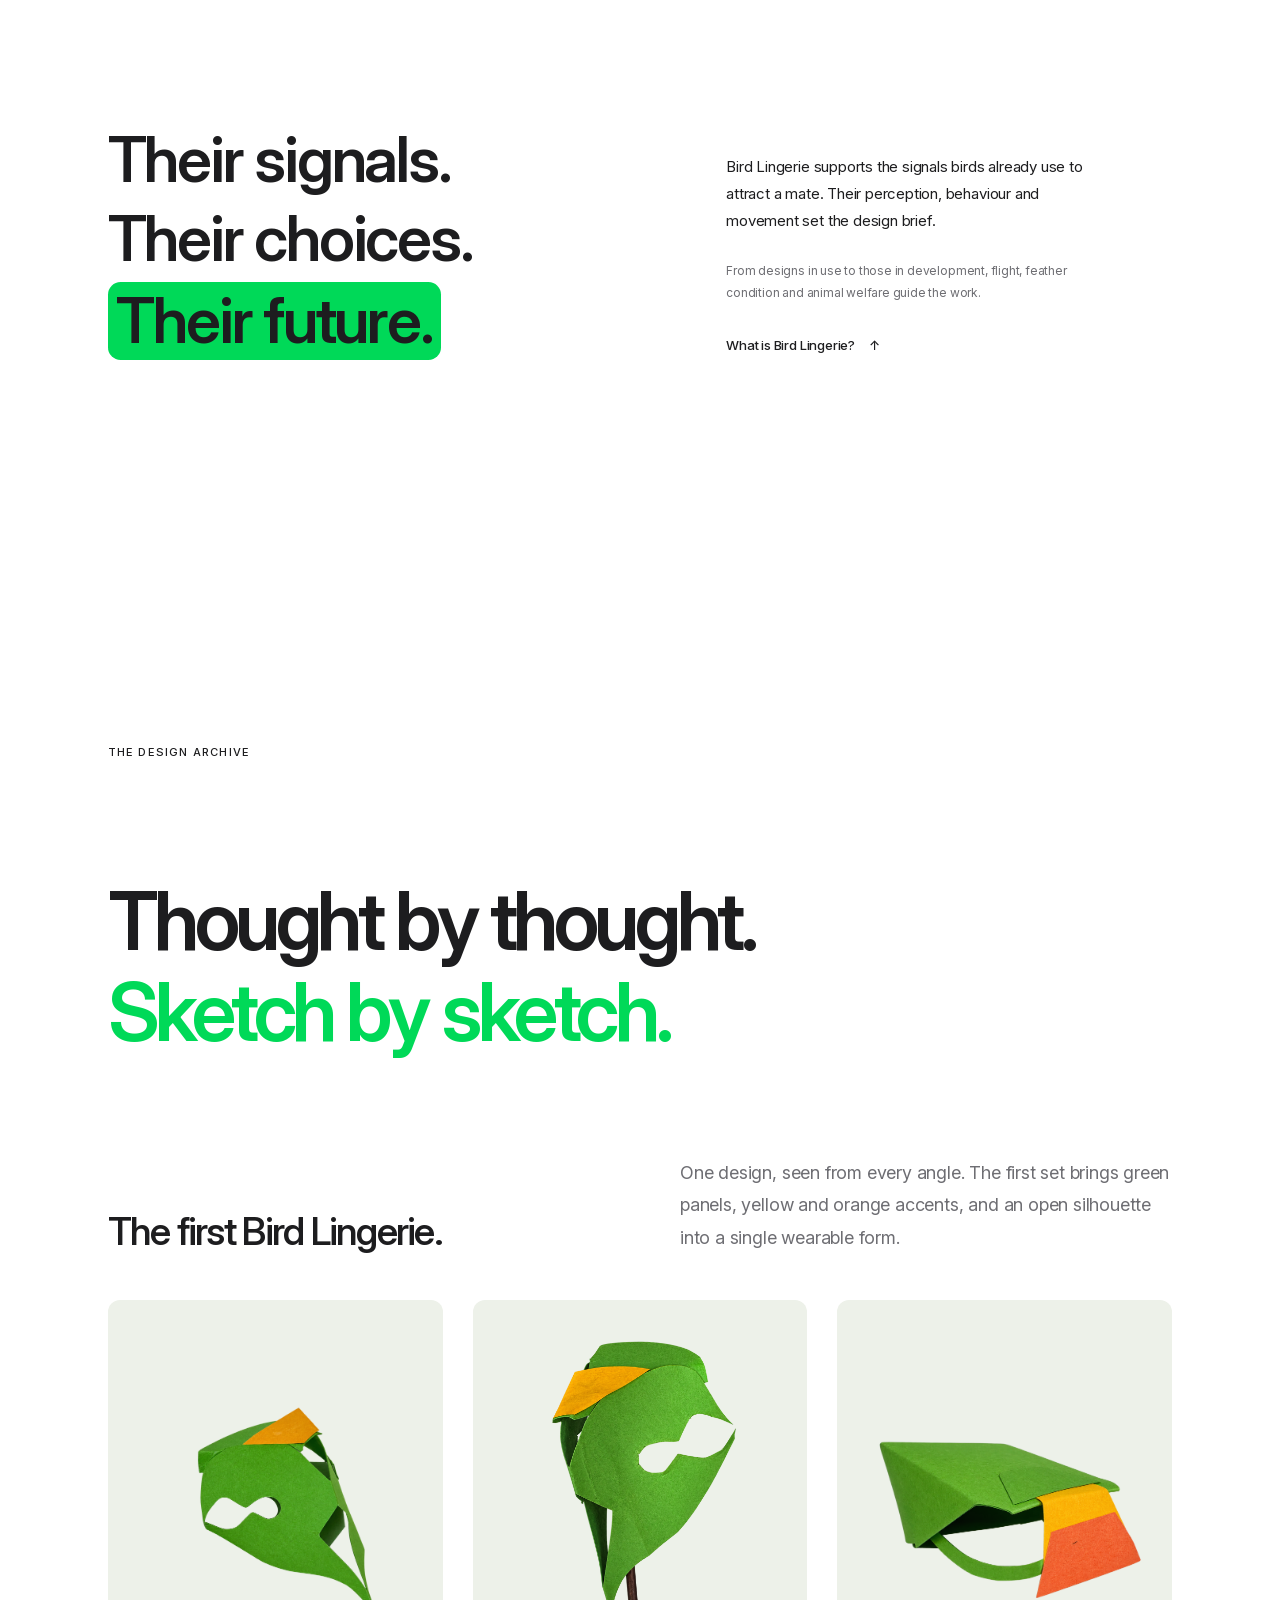
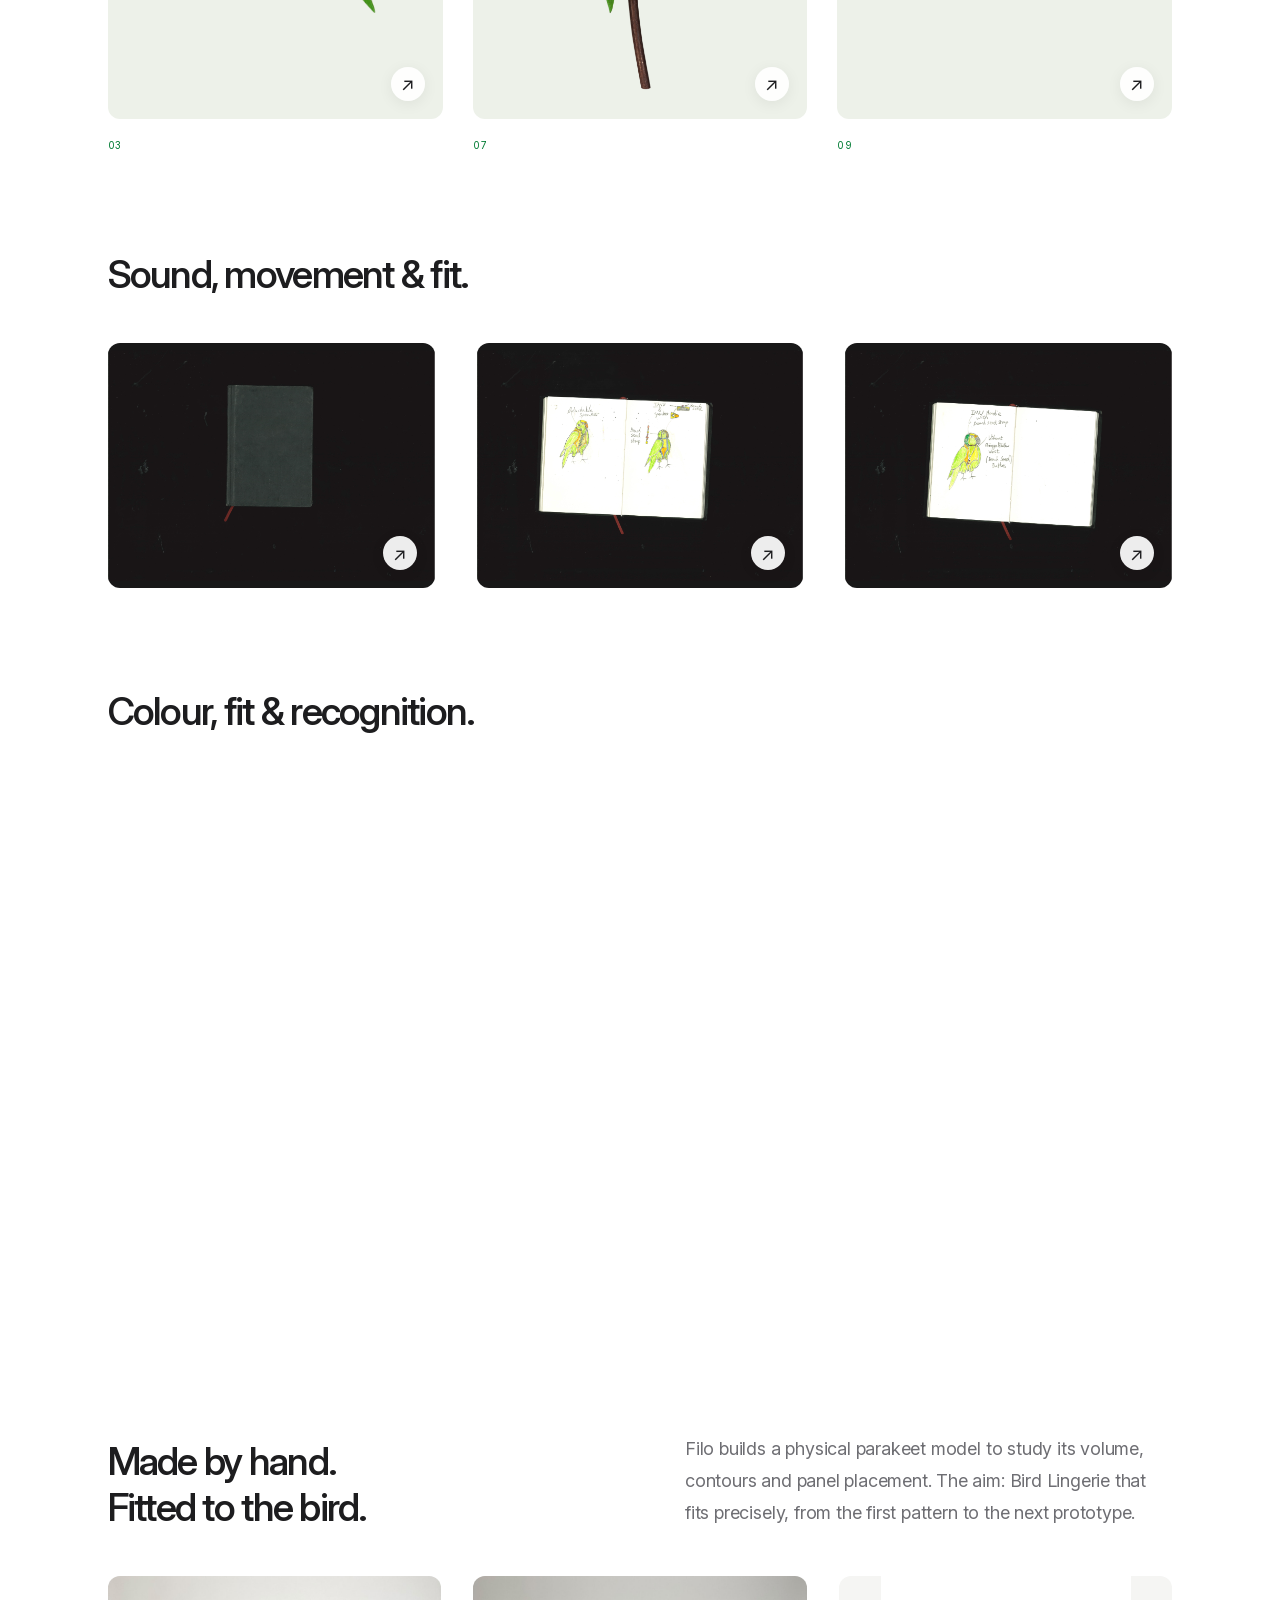
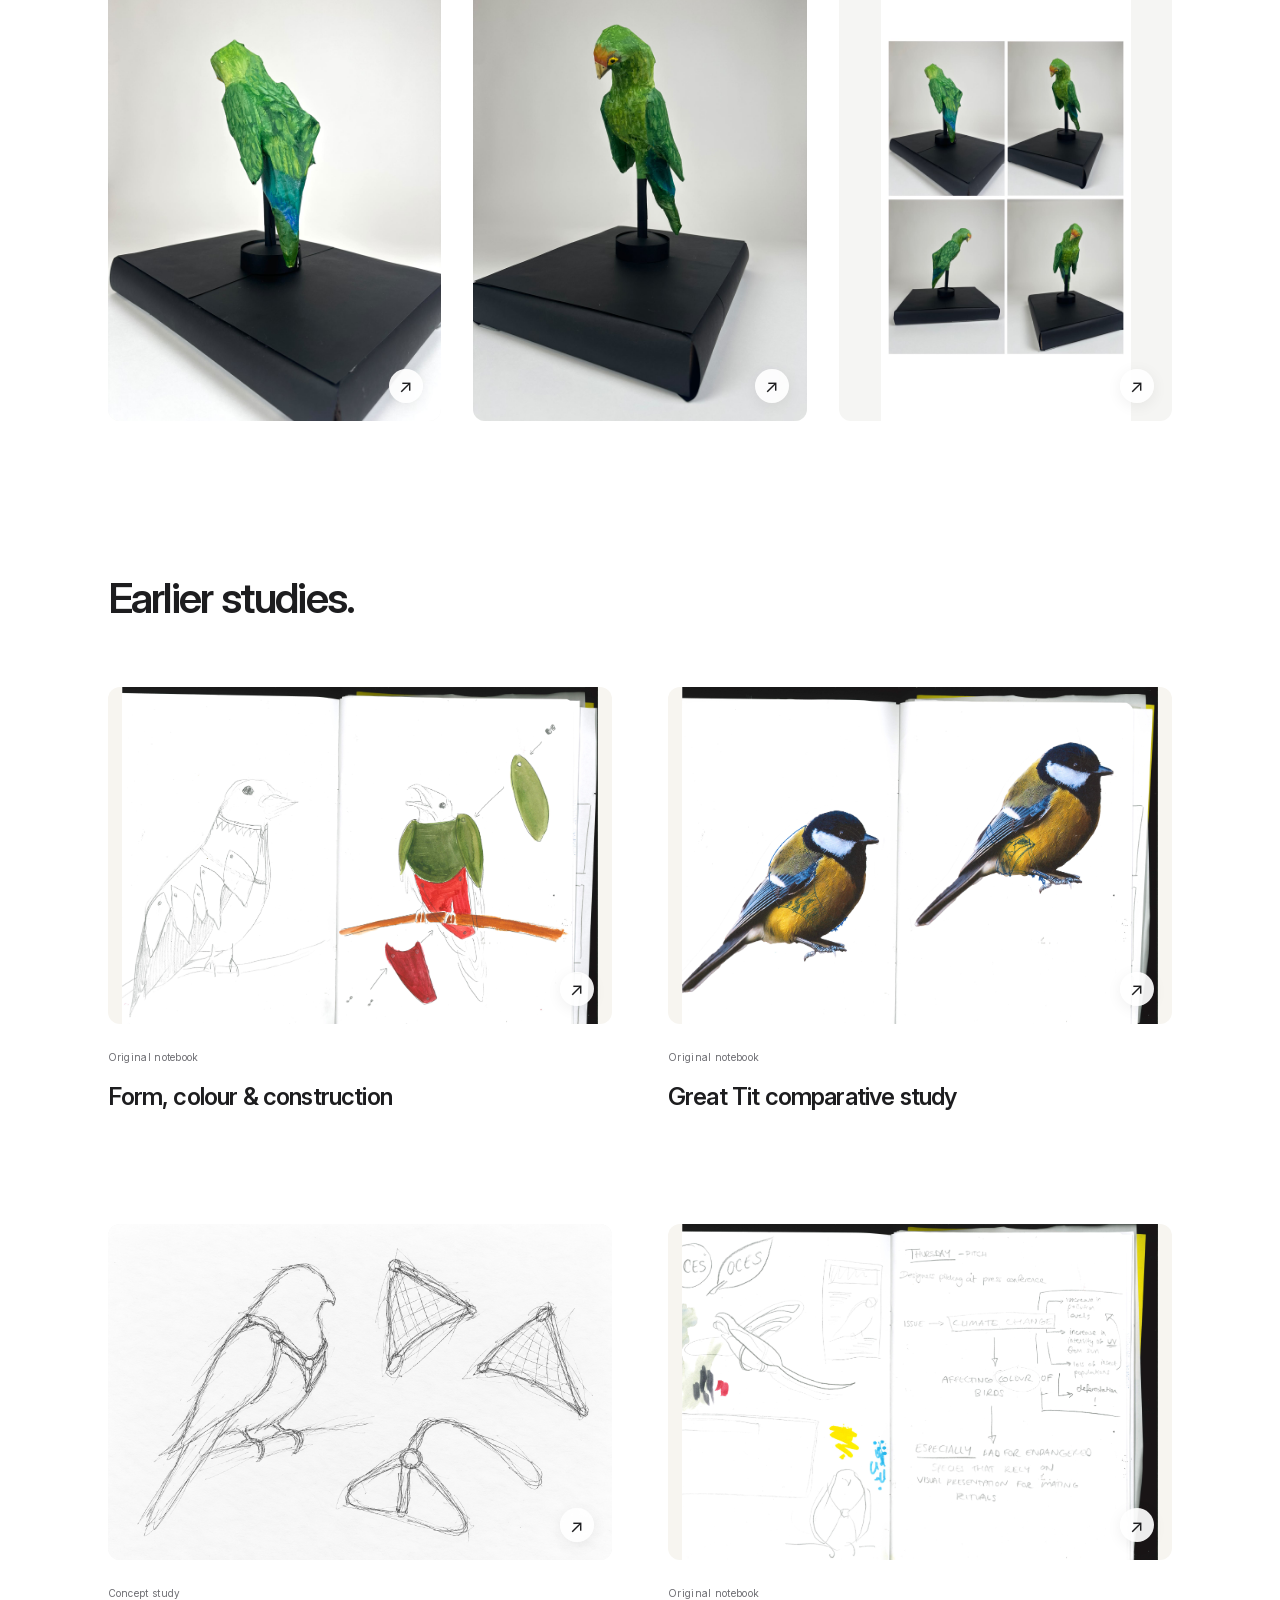
==== commit 2da1a9cf: "Preview product photos 03, 07 and 09 with full nine-image gallery Show only the three selected photo" ====
--- a/index.html
+++ b/index.html
@@ -228,14 +228,14 @@
         <div class="archive-heading reveal"><div><h2 id="research-title">Thought by thought.<br><span>Sketch by sketch.</span></h2></div></div>
         <div class="studio-product-heading"><h3 class="notebook-group-title" id="first-bird-lingerie-title">The first Bird Lingerie.</h3><p>One design, seen from every angle. The first set brings green panels, yellow and orange accents, and an open silhouette into a single wearable form.</p></div>
         <div class="sketch-grid studio-products" id="first-bird-lingerie" aria-labelledby="first-bird-lingerie-title">
-          <figure class="sketch-card studio-product-card reveal"><button class="sketch-image studio-product-image" data-archive="bird-lingerie-first-01" aria-label="Enlarge Front / colour panels"><img src="assets/bird-lingerie-first-01.png" alt="Front view of the first Bird Lingerie design, with a green upper panel, yellow and orange accent panels and the original support stick." loading="lazy" decoding="async" data-archive-source="bird-lingerie-first-01" data-archive-order="-12" data-archive-title="Front / colour panels" data-archive-caption="Front view of the first Bird Lingerie design, with a green upper panel, yellow and orange accent panels and the original support stick." data-archive-kind="FIRST BIRD LINGERIE / STUDIO PHOTOGRAPHY" data-archive-orientation=""><span class="sketch-expand" aria-hidden="true">↗</span></button><figcaption><span class="studio-view-number" aria-hidden="true">01</span></figcaption></figure>
-          <figure class="sketch-card studio-product-card reveal"><button class="sketch-image studio-product-image" data-archive="bird-lingerie-first-02" aria-label="Enlarge From above"><img src="assets/bird-lingerie-first-02.png" alt="Overhead view of the first Bird Lingerie design, showing its green shell, orange panel and open cut-outs." loading="lazy" decoding="async" data-archive-source="bird-lingerie-first-02" data-archive-order="-11" data-archive-title="From above" data-archive-caption="Overhead view of the first Bird Lingerie design, showing its green shell, orange panel and open cut-outs." data-archive-kind="FIRST BIRD LINGERIE / STUDIO PHOTOGRAPHY" data-archive-orientation=""><span class="sketch-expand" aria-hidden="true">↗</span></button><figcaption><span class="studio-view-number" aria-hidden="true">02</span></figcaption></figure>
+          <figure class="sketch-card studio-product-card reveal" hidden><button class="sketch-image studio-product-image" data-archive="bird-lingerie-first-01" aria-label="Enlarge Front / colour panels"><img src="assets/bird-lingerie-first-01.png" alt="Front view of the first Bird Lingerie design, with a green upper panel, yellow and orange accent panels and the original support stick." loading="lazy" decoding="async" data-archive-source="bird-lingerie-first-01" data-archive-order="-12" data-archive-title="Front / colour panels" data-archive-caption="Front view of the first Bird Lingerie design, with a green upper panel, yellow and orange accent panels and the original support stick." data-archive-kind="FIRST BIRD LINGERIE / STUDIO PHOTOGRAPHY" data-archive-orientation=""><span class="sketch-expand" aria-hidden="true">↗</span></button><figcaption><span class="studio-view-number" aria-hidden="true">01</span></figcaption></figure>
+          <figure class="sketch-card studio-product-card reveal" hidden><button class="sketch-image studio-product-image" data-archive="bird-lingerie-first-02" aria-label="Enlarge From above"><img src="assets/bird-lingerie-first-02.png" alt="Overhead view of the first Bird Lingerie design, showing its green shell, orange panel and open cut-outs." loading="lazy" decoding="async" data-archive-source="bird-lingerie-first-02" data-archive-order="-11" data-archive-title="From above" data-archive-caption="Overhead view of the first Bird Lingerie design, showing its green shell, orange panel and open cut-outs." data-archive-kind="FIRST BIRD LINGERIE / STUDIO PHOTOGRAPHY" data-archive-orientation=""><span class="sketch-expand" aria-hidden="true">↗</span></button><figcaption><span class="studio-view-number" aria-hidden="true">02</span></figcaption></figure>
           <figure class="sketch-card studio-product-card reveal"><button class="sketch-image studio-product-image" data-archive="bird-lingerie-first-03" aria-label="Enlarge Shape / laid flat"><img src="assets/bird-lingerie-first-03.png" alt="An alternate overhead view of the first Bird Lingerie design, showing the cut-outs and tapered silhouette." loading="lazy" decoding="async" data-archive-source="bird-lingerie-first-03" data-archive-order="-10" data-archive-title="Shape / laid flat" data-archive-caption="An alternate overhead view of the first Bird Lingerie design, showing the cut-outs and tapered silhouette." data-archive-kind="FIRST BIRD LINGERIE / STUDIO PHOTOGRAPHY" data-archive-orientation=""><span class="sketch-expand" aria-hidden="true">↗</span></button><figcaption><span class="studio-view-number" aria-hidden="true">03</span></figcaption></figure>
-          <figure class="sketch-card studio-product-card reveal"><button class="sketch-image studio-product-image" data-archive="bird-lingerie-first-04" aria-label="Enlarge Side / open structure"><img src="assets/bird-lingerie-first-04.png" alt="Side view of the first Bird Lingerie design, with an open strap and the original support stick." loading="lazy" decoding="async" data-archive-source="bird-lingerie-first-04" data-archive-order="-9" data-archive-title="Side / open structure" data-archive-caption="Side view of the first Bird Lingerie design, with an open strap and the original support stick." data-archive-kind="FIRST BIRD LINGERIE / STUDIO PHOTOGRAPHY" data-archive-orientation=""><span class="sketch-expand" aria-hidden="true">↗</span></button><figcaption><span class="studio-view-number" aria-hidden="true">04</span></figcaption></figure>
-          <figure class="sketch-card studio-product-card reveal"><button class="sketch-image studio-product-image" data-archive="bird-lingerie-first-05" aria-label="Enlarge Cut-outs / close view"><img src="assets/bird-lingerie-first-05.png" alt="Close view of the green cut-out panel and orange accent on the first Bird Lingerie design, with its support stick." loading="lazy" decoding="async" data-archive-source="bird-lingerie-first-05" data-archive-order="-8" data-archive-title="Cut-outs / close view" data-archive-caption="Close view of the green cut-out panel and orange accent on the first Bird Lingerie design, with its support stick." data-archive-kind="FIRST BIRD LINGERIE / STUDIO PHOTOGRAPHY" data-archive-orientation=""><span class="sketch-expand" aria-hidden="true">↗</span></button><figcaption><span class="studio-view-number" aria-hidden="true">05</span></figcaption></figure>
-          <figure class="sketch-card studio-product-card reveal"><button class="sketch-image studio-product-image" data-archive="bird-lingerie-first-06" aria-label="Enlarge Side / panel profile"><img src="assets/bird-lingerie-first-06.png" alt="An alternate side profile of the first Bird Lingerie design, showing layered panels and the support stick." loading="lazy" decoding="async" data-archive-source="bird-lingerie-first-06" data-archive-order="-7" data-archive-title="Side / panel profile" data-archive-caption="An alternate side profile of the first Bird Lingerie design, showing layered panels and the support stick." data-archive-kind="FIRST BIRD LINGERIE / STUDIO PHOTOGRAPHY" data-archive-orientation=""><span class="sketch-expand" aria-hidden="true">↗</span></button><figcaption><span class="studio-view-number" aria-hidden="true">06</span></figcaption></figure>
+          <figure class="sketch-card studio-product-card reveal" hidden><button class="sketch-image studio-product-image" data-archive="bird-lingerie-first-04" aria-label="Enlarge Side / open structure"><img src="assets/bird-lingerie-first-04.png" alt="Side view of the first Bird Lingerie design, with an open strap and the original support stick." loading="lazy" decoding="async" data-archive-source="bird-lingerie-first-04" data-archive-order="-9" data-archive-title="Side / open structure" data-archive-caption="Side view of the first Bird Lingerie design, with an open strap and the original support stick." data-archive-kind="FIRST BIRD LINGERIE / STUDIO PHOTOGRAPHY" data-archive-orientation=""><span class="sketch-expand" aria-hidden="true">↗</span></button><figcaption><span class="studio-view-number" aria-hidden="true">04</span></figcaption></figure>
+          <figure class="sketch-card studio-product-card reveal" hidden><button class="sketch-image studio-product-image" data-archive="bird-lingerie-first-05" aria-label="Enlarge Cut-outs / close view"><img src="assets/bird-lingerie-first-05.png" alt="Close view of the green cut-out panel and orange accent on the first Bird Lingerie design, with its support stick." loading="lazy" decoding="async" data-archive-source="bird-lingerie-first-05" data-archive-order="-8" data-archive-title="Cut-outs / close view" data-archive-caption="Close view of the green cut-out panel and orange accent on the first Bird Lingerie design, with its support stick." data-archive-kind="FIRST BIRD LINGERIE / STUDIO PHOTOGRAPHY" data-archive-orientation=""><span class="sketch-expand" aria-hidden="true">↗</span></button><figcaption><span class="studio-view-number" aria-hidden="true">05</span></figcaption></figure>
+          <figure class="sketch-card studio-product-card reveal" hidden><button class="sketch-image studio-product-image" data-archive="bird-lingerie-first-06" aria-label="Enlarge Side / panel profile"><img src="assets/bird-lingerie-first-06.png" alt="An alternate side profile of the first Bird Lingerie design, showing layered panels and the support stick." loading="lazy" decoding="async" data-archive-source="bird-lingerie-first-06" data-archive-order="-7" data-archive-title="Side / panel profile" data-archive-caption="An alternate side profile of the first Bird Lingerie design, showing layered panels and the support stick." data-archive-kind="FIRST BIRD LINGERIE / STUDIO PHOTOGRAPHY" data-archive-orientation=""><span class="sketch-expand" aria-hidden="true">↗</span></button><figcaption><span class="studio-view-number" aria-hidden="true">06</span></figcaption></figure>
           <figure class="sketch-card studio-product-card reveal"><button class="sketch-image studio-product-image" data-archive="bird-lingerie-first-07" aria-label="Enlarge Reverse / contour"><img src="assets/bird-lingerie-first-07.png" alt="Reverse three-quarter view of the first Bird Lingerie design, showing its curved green panel, opening and support stick." loading="lazy" decoding="async" data-archive-source="bird-lingerie-first-07" data-archive-order="-6" data-archive-title="Reverse / contour" data-archive-caption="Reverse three-quarter view of the first Bird Lingerie design, showing its curved green panel, opening and support stick." data-archive-kind="FIRST BIRD LINGERIE / STUDIO PHOTOGRAPHY" data-archive-orientation=""><span class="sketch-expand" aria-hidden="true">↗</span></button><figcaption><span class="studio-view-number" aria-hidden="true">07</span></figcaption></figure>
-          <figure class="sketch-card studio-product-card reveal"><button class="sketch-image studio-product-image" data-archive="bird-lingerie-first-08" aria-label="Enlarge Front / tapered form"><img src="assets/bird-lingerie-first-08.png" alt="Front view of the tapered green Bird Lingerie panel, its paired openings and orange accent, on the support stick." loading="lazy" decoding="async" data-archive-source="bird-lingerie-first-08" data-archive-order="-5" data-archive-title="Front / tapered form" data-archive-caption="Front view of the tapered green Bird Lingerie panel, its paired openings and orange accent, on the support stick." data-archive-kind="FIRST BIRD LINGERIE / STUDIO PHOTOGRAPHY" data-archive-orientation=""><span class="sketch-expand" aria-hidden="true">↗</span></button><figcaption><span class="studio-view-number" aria-hidden="true">08</span></figcaption></figure>
+          <figure class="sketch-card studio-product-card reveal" hidden><button class="sketch-image studio-product-image" data-archive="bird-lingerie-first-08" aria-label="Enlarge Front / tapered form"><img src="assets/bird-lingerie-first-08.png" alt="Front view of the tapered green Bird Lingerie panel, its paired openings and orange accent, on the support stick." loading="lazy" decoding="async" data-archive-source="bird-lingerie-first-08" data-archive-order="-5" data-archive-title="Front / tapered form" data-archive-caption="Front view of the tapered green Bird Lingerie panel, its paired openings and orange accent, on the support stick." data-archive-kind="FIRST BIRD LINGERIE / STUDIO PHOTOGRAPHY" data-archive-orientation=""><span class="sketch-expand" aria-hidden="true">↗</span></button><figcaption><span class="studio-view-number" aria-hidden="true">08</span></figcaption></figure>
           <figure class="sketch-card studio-product-card reveal"><button class="sketch-image studio-product-image" data-archive="bird-lingerie-first-09" aria-label="Enlarge Construction / at rest"><img src="assets/bird-lingerie-first-09.png" alt="The first Bird Lingerie design at rest, showing the open strap and the yellow and orange front panels." loading="lazy" decoding="async" data-archive-source="bird-lingerie-first-09" data-archive-order="-4" data-archive-title="Construction / at rest" data-archive-caption="The first Bird Lingerie design at rest, showing the open strap and the yellow and orange front panels." data-archive-kind="FIRST BIRD LINGERIE / STUDIO PHOTOGRAPHY" data-archive-orientation=""><span class="sketch-expand" aria-hidden="true">↗</span></button><figcaption><span class="studio-view-number" aria-hidden="true">09</span></figcaption></figure>
         </div>
         <h3 class="notebook-group-title" id="phase-two-title">Sound, movement &amp; fit.</h3>
--- a/styles.css
+++ b/styles.css
@@ -818,6 +818,7 @@
 .studio-product-heading .notebook-group-title{margin:0;max-width:530px}
 .studio-product-heading p{font-size:18px;line-height:1.8;color:var(--muted);max-width:560px}
 #first-bird-lingerie{grid-template-columns:repeat(3,minmax(0,1fr));gap:44px 30px;margin:0}
+.studio-product-card[hidden]{display:none}
 .studio-product-card .studio-product-image{aspect-ratio:4/5;height:auto;background:#edf1e9;border-radius:12px}
 .studio-product-image img{object-fit:contain;padding:24px;box-sizing:border-box}
 .studio-product-card figcaption{display:flex;align-items:baseline;gap:14px;margin-top:20px}
